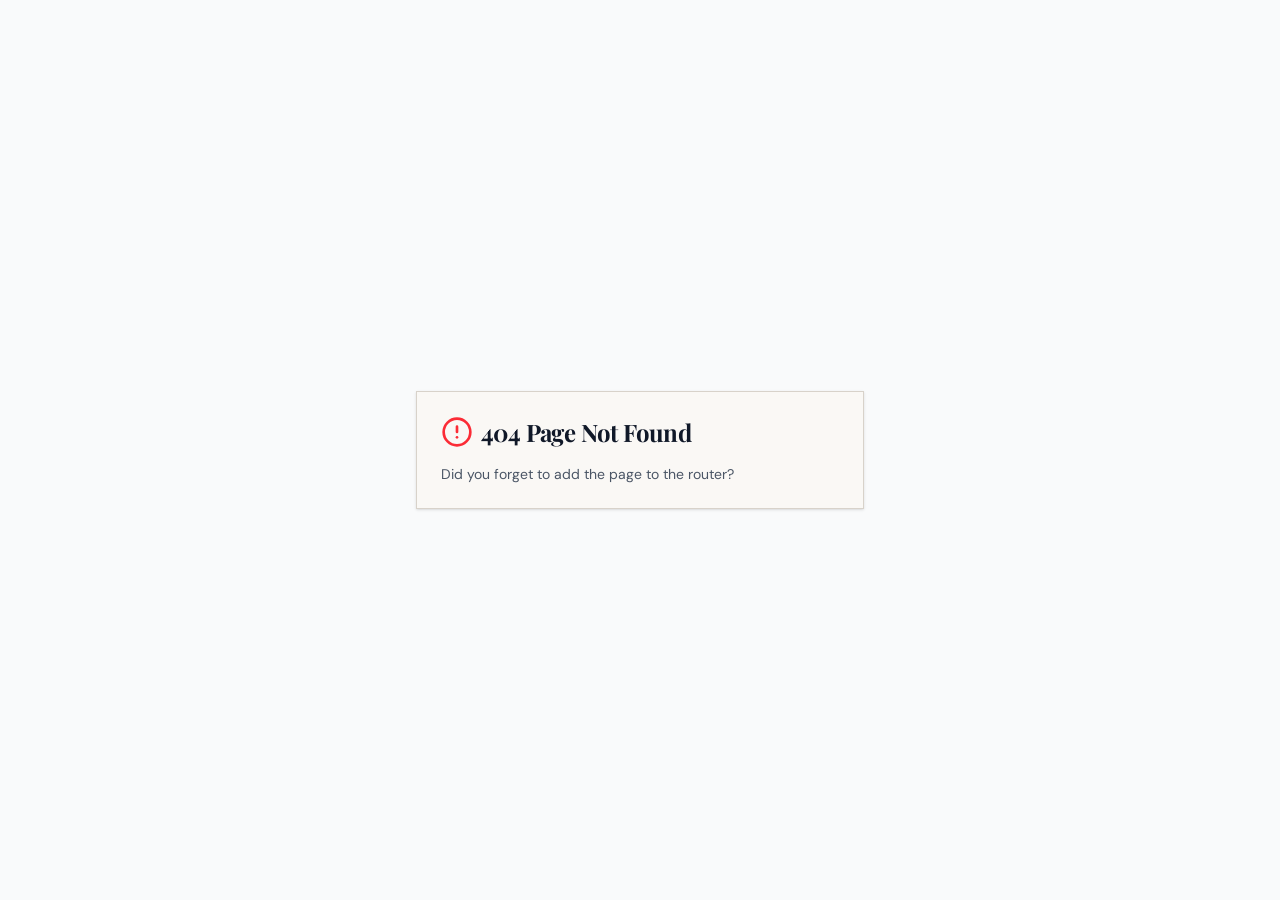
==== index.html @ 518bd7c1 "Mirror public Style Measure deployment assets" ====
<!DOCTYPE html>
<html lang="en">
  <head>
    <meta charset="UTF-8" />
    <meta name="viewport" content="width=device-width, initial-scale=1.0, maximum-scale=1" />
    <!--app-head-->
    
    
    <meta property="og:type" content="website" />
    <meta property="og:site_name" content="SANCTUS NOVA" />
    <meta property="og:locale" content="en_US" />
    <meta name="twitter:card" content="summary_large_image" />
    
    
    
    
    
    
    <script type="application/ld+json">
    {
      "@context": "https://schema.org",
      "@graph": [
        {
          "@type": "WebSite",
          "@id": "https://15903589-39ed-4722-9c95-09cedb1c7678-00-lp5jzt2kukmi.worf.replit.dev/#website",
          "name": "SANCTUS NOVA",
          "description": "Measure your body, find your real-world size, and dress your metaverse avatar. One fit across every world.",
          "url": "https://15903589-39ed-4722-9c95-09cedb1c7678-00-lp5jzt2kukmi.worf.replit.dev/"
        },
        {
          "@type": "Organization",
          "@id": "https://15903589-39ed-4722-9c95-09cedb1c7678-00-lp5jzt2kukmi.worf.replit.dev/#organization",
          "name": "SANCTUS NOVA",
          "url": "https://15903589-39ed-4722-9c95-09cedb1c7678-00-lp5jzt2kukmi.worf.replit.dev/",
          "logo": "https://15903589-39ed-4722-9c95-09cedb1c7678-00-lp5jzt2kukmi.worf.replit.dev/apple-touch-icon.png"
        }
      ]
    }
    </script>
    <link rel="icon" type="image/svg+xml" href="/favicon.svg" />
    <link rel="manifest" href="/manifest.webmanifest" />
    <meta name="theme-color" content="#f2ede3" />
    <link rel="apple-touch-icon" href="/apple-touch-icon.png" />
    <meta name="apple-mobile-web-app-capable" content="yes" />
    <meta name="mobile-web-app-capable" content="yes" />
    <meta name="apple-mobile-web-app-status-bar-style" content="default" />
    <meta name="apple-mobile-web-app-title" content="SANCTUS NOVA" />
    <link rel="preconnect" href="https://fonts.googleapis.com">
    <link rel="preconnect" href="https://fonts.gstatic.com" crossorigin>
    <link href="https://fonts.googleapis.com/css2?family=DM+Sans:ital,opsz,wght@0,9..40,300..700;1,9..40,300..700&family=IBM+Plex+Mono:wght@400;500;600&family=Playfair+Display:ital,wght@0,400;0,600;0,700;0,800;1,400;1,600;1,700;1,800&display=swap" rel="stylesheet">
    <script type="module" crossorigin src="/assets/index-Dd1TU__X.js"></script>
    <link rel="stylesheet" crossorigin href="/assets/index-Cv3a4ioL.css">
    <title>SANCTUS NOVA — Your fit, everywhere</title>
  <meta name="description" content="Measure once, then carry your true size into the real-world clothing catalog and your metaverse avatar wardrobe. One fit across every world." />
  <link rel="canonical" href="https://15903589-39ed-4722-9c95-09cedb1c7678-00-lp5jzt2kukmi.worf.replit.dev/" />
  <meta property="og:title" content="SANCTUS NOVA — Your fit, everywhere" />
  <meta property="og:description" content="Measure once, then carry your true size into the real-world clothing catalog and your metaverse avatar wardrobe. One fit across every world." />
  <meta property="og:url" content="https://15903589-39ed-4722-9c95-09cedb1c7678-00-lp5jzt2kukmi.worf.replit.dev/" />
  <meta property="og:image" content="https://15903589-39ed-4722-9c95-09cedb1c7678-00-lp5jzt2kukmi.worf.replit.dev/opengraph.jpg" />
  <meta property="og:image:alt" content="SANCTUS NOVA body measurement and virtual wardrobe preview" />
  <meta property="og:image:width" content="1280" />
  <meta property="og:image:height" content="720" />
  <meta name="twitter:title" content="SANCTUS NOVA — Your fit, everywhere" />
  <meta name="twitter:description" content="Measure once, then carry your true size into the real-world clothing catalog and your metaverse avatar wardrobe. One fit across every world." />
  <meta name="twitter:image" content="https://15903589-39ed-4722-9c95-09cedb1c7678-00-lp5jzt2kukmi.worf.replit.dev/opengraph.jpg" />
  <meta name="twitter:image:alt" content="SANCTUS NOVA body measurement and virtual wardrobe preview" />
</head>
  <body>
    <div id="root"><!--app-html--></div>
  </body>
</html>
---- assets/index-Cv3a4ioL.css ----
@layer properties;@layer theme,base,clerk,components,utilities;@layer theme,base,components,utilities;@layer theme{:root,:host{--color-red-50: oklch(97.1% .013 17.38);--color-red-300: oklch(80.8% .114 19.571);--color-red-400: oklch(70.4% .191 22.216);--color-red-500: oklch(63.7% .237 25.331);--color-red-600: oklch(57.7% .245 27.325);--color-amber-600: oklch(66.6% .179 58.318);--color-gray-50: oklch(98.5% .002 247.839);--color-gray-600: oklch(44.6% .03 256.802);--color-gray-900: oklch(21% .034 264.665);--color-black: #000;--spacing: .25rem;--container-xs: 20rem;--container-sm: 24rem;--container-md: 28rem;--container-lg: 32rem;--container-xl: 36rem;--container-2xl: 42rem;--container-3xl: 48rem;--container-4xl: 56rem;--container-7xl: 80rem;--text-xs: .75rem;--text-xs--line-height: calc(1 / .75);--text-sm: .875rem;--text-sm--line-height: calc(1.25 / .875);--text-base: 1rem;--text-base--line-height: 1.5 ;--text-lg: 1.125rem;--text-lg--line-height: calc(1.75 / 1.125);--text-xl: 1.25rem;--text-xl--line-height: calc(1.75 / 1.25);--text-2xl: 1.5rem;--text-2xl--line-height: calc(2 / 1.5);--text-3xl: 1.875rem;--text-3xl--line-height: 1.2 ;--text-4xl: 2.25rem;--text-4xl--line-height: calc(2.5 / 2.25);--text-5xl: 3rem;--text-5xl--line-height: 1;--text-6xl: 3.75rem;--text-6xl--line-height: 1;--text-7xl: 4.5rem;--text-7xl--line-height: 1;--font-weight-normal: 400;--font-weight-medium: 500;--font-weight-semibold: 600;--font-weight-bold: 700;--tracking-tighter: -.05em;--tracking-tight: -.025em;--tracking-wide: .025em;--tracking-wider: .05em;--tracking-widest: .1em;--leading-tight: 1.25;--leading-snug: 1.375;--leading-normal: 1.5;--leading-relaxed: 1.625;--ease-in-out: cubic-bezier(.4, 0, .2, 1);--animate-spin: spin 1s linear infinite;--animate-pulse: pulse 2s cubic-bezier(.4, 0, .6, 1) infinite;--blur-sm: 8px;--blur-md: 12px;--blur-3xl: 64px;--aspect-video: 16 / 9;--default-transition-duration: .15s;--default-transition-timing-function: cubic-bezier(.4, 0, .2, 1);--default-font-family: "DM Sans", ui-sans-serif, system-ui, sans-serif;--default-mono-font-family: "IBM Plex Mono", Menlo, monospace;--color-border: hsl(var(--border))}}@layer base{*,:after,:before,::backdrop,::file-selector-button{box-sizing:border-box;margin:0;padding:0;border:0 solid}html,:host{line-height:1.5;-webkit-text-size-adjust:100%;tab-size:4;font-family:var(--default-font-family, ui-sans-serif, system-ui, sans-serif, "Apple Color Emoji", "Segoe UI Emoji", "Segoe UI Symbol", "Noto Color Emoji");font-feature-settings:var(--default-font-feature-settings, normal);font-variation-settings:var(--default-font-variation-settings, normal);-webkit-tap-highlight-color:transparent}hr{height:0;color:inherit;border-top-width:1px}abbr:where([title]){-webkit-text-decoration:underline dotted;text-decoration:underline dotted}h1,h2,h3,h4,h5,h6{font-size:inherit;font-weight:inherit}a{color:inherit;-webkit-text-decoration:inherit;text-decoration:inherit}b,strong{font-weight:bolder}code,kbd,samp,pre{font-family:var(--default-mono-font-family, ui-monospace, SFMono-Regular, Menlo, Monaco, Consolas, "Liberation Mono", "Courier New", monospace);font-feature-settings:var(--default-mono-font-feature-settings, normal);font-variation-settings:var(--default-mono-font-variation-settings, normal);font-size:1em}small{font-size:80%}sub,sup{font-size:75%;line-height:0;position:relative;vertical-align:baseline}sub{bottom:-.25em}sup{top:-.5em}table{text-indent:0;border-color:inherit;border-collapse:collapse}:-moz-focusring{outline:auto}progress{vertical-align:baseline}summary{display:list-item}ol,ul,menu{list-style:none}img,svg,video,canvas,audio,iframe,embed,object{display:block;vertical-align:middle}img,video{max-width:100%;height:auto}button,input,select,optgroup,textarea,::file-selector-button{font:inherit;font-feature-settings:inherit;font-variation-settings:inherit;letter-spacing:inherit;color:inherit;border-radius:0;background-color:transparent;opacity:1}:where(select:is([multiple],[size])) optgroup{font-weight:bolder}:where(select:is([multiple],[size])) optgroup option{padding-inline-start:20px}::file-selector-button{margin-inline-end:4px}::placeholder{opacity:1}@supports (not (-webkit-appearance: -apple-pay-button)) or (contain-intrinsic-size: 1px){::placeholder{color:currentcolor}@supports (color: color-mix(in lab,red,red)){::placeholder{color:color-mix(in oklab,currentcolor 50%,transparent)}}}textarea{resize:vertical}::-webkit-search-decoration{-webkit-appearance:none}::-webkit-date-and-time-value{min-height:1lh;text-align:inherit}::-webkit-datetime-edit{display:inline-flex}::-webkit-datetime-edit-fields-wrapper{padding:0}::-webkit-datetime-edit,::-webkit-datetime-edit-year-field,::-webkit-datetime-edit-month-field,::-webkit-datetime-edit-day-field,::-webkit-datetime-edit-hour-field,::-webkit-datetime-edit-minute-field,::-webkit-datetime-edit-second-field,::-webkit-datetime-edit-millisecond-field,::-webkit-datetime-edit-meridiem-field{padding-block:0}::-webkit-calendar-picker-indicator{line-height:1}:-moz-ui-invalid{box-shadow:none}button,input:where([type=button],[type=reset],[type=submit]),::file-selector-button{appearance:button}::-webkit-inner-spin-button,::-webkit-outer-spin-button{height:auto}[hidden]:where(:not([hidden=until-found])){display:none!important}}@layer utilities{.\@container\/field-group{container-type:inline-size;container-name:field-group}.pointer-events-auto{pointer-events:auto}.pointer-events-none{pointer-events:none}.invisible{visibility:hidden}.visible{visibility:visible}.sr-only{position:absolute;width:1px;height:1px;padding:0;margin:-1px;overflow:hidden;clip-path:inset(50%);white-space:nowrap;border-width:0}.absolute{position:absolute}.fixed{position:fixed}.relative{position:relative}.static{position:static}.sticky{position:sticky}.inset-0{inset:0}.inset-x-0{inset-inline:0}.inset-y-0{inset-block:0}.-top-1{top:calc(var(--spacing) * -1)}.-top-12{top:calc(var(--spacing) * -12)}.-top-16{top:calc(var(--spacing) * -16)}.-top-40{top:calc(var(--spacing) * -40)}.top-0{top:0}.top-1\.5{top:calc(var(--spacing) * 1.5)}.top-1\/2{top:50%}.top-2{top:calc(var(--spacing) * 2)}.top-3{top:calc(var(--spacing) * 3)}.top-3\.5{top:calc(var(--spacing) * 3.5)}.top-4{top:calc(var(--spacing) * 4)}.top-\[1px\]{top:1px}.top-\[50\%\]{top:50%}.top-\[60\%\]{top:60%}.top-full{top:100%}.-right-1{right:calc(var(--spacing) * -1)}.-right-10{right:calc(var(--spacing) * -10)}.-right-12{right:calc(var(--spacing) * -12)}.-right-16{right:calc(var(--spacing) * -16)}.-right-20{right:calc(var(--spacing) * -20)}.-right-40{right:calc(var(--spacing) * -40)}.right-0{right:0}.right-1{right:var(--spacing)}.right-1\.5{right:calc(var(--spacing) * 1.5)}.right-2{right:calc(var(--spacing) * 2)}.right-3{right:calc(var(--spacing) * 3)}.right-4{right:calc(var(--spacing) * 4)}.-bottom-10{bottom:calc(var(--spacing) * -10)}.-bottom-12{bottom:calc(var(--spacing) * -12)}.-bottom-20{bottom:calc(var(--spacing) * -20)}.bottom-0{bottom:0}.bottom-2{bottom:calc(var(--spacing) * 2)}.-left-12{left:calc(var(--spacing) * -12)}.-left-20{left:calc(var(--spacing) * -20)}.left-0{left:0}.left-1\.5{left:calc(var(--spacing) * 1.5)}.left-1\/2{left:50%}.left-2{left:calc(var(--spacing) * 2)}.left-3{left:calc(var(--spacing) * 3)}.left-4{left:calc(var(--spacing) * 4)}.left-\[5px\]{left:5px}.left-\[50\%\]{left:50%}.-z-10{z-index:-10}.z-10{z-index:10}.z-20{z-index:20}.z-30{z-index:30}.z-40{z-index:40}.z-50{z-index:50}.z-\[1\]{z-index:1}.z-\[100\]{z-index:100}.order-first{order:-9999}.order-last{order:9999}.\!m-0{margin:0!important}.-mx-1{margin-inline:calc(var(--spacing) * -1)}.mx-2{margin-inline:calc(var(--spacing) * 2)}.mx-3\.5{margin-inline:calc(var(--spacing) * 3.5)}.mx-4{margin-inline:calc(var(--spacing) * 4)}.mx-auto{margin-inline:auto}.-my-2{margin-block:calc(var(--spacing) * -2)}.my-0{margin-block:0}.my-0\.5{margin-block:calc(var(--spacing) * .5)}.my-1{margin-block:var(--spacing)}.-mt-0\.5{margin-top:calc(var(--spacing) * -.5)}.-mt-4{margin-top:calc(var(--spacing) * -4)}.mt-0\.5{margin-top:calc(var(--spacing) * .5)}.mt-1{margin-top:var(--spacing)}.mt-1\.5{margin-top:calc(var(--spacing) * 1.5)}.mt-2{margin-top:calc(var(--spacing) * 2)}.mt-3{margin-top:calc(var(--spacing) * 3)}.mt-4{margin-top:calc(var(--spacing) * 4)}.mt-5{margin-top:calc(var(--spacing) * 5)}.mt-6{margin-top:calc(var(--spacing) * 6)}.mt-8{margin-top:calc(var(--spacing) * 8)}.mt-10{margin-top:calc(var(--spacing) * 10)}.mt-16{margin-top:calc(var(--spacing) * 16)}.mt-24{margin-top:calc(var(--spacing) * 24)}.mt-auto{margin-top:auto}.mr-1{margin-right:var(--spacing)}.mr-1\.5{margin-right:calc(var(--spacing) * 1.5)}.mr-2{margin-right:calc(var(--spacing) * 2)}.mb-0\.5{margin-bottom:calc(var(--spacing) * .5)}.mb-1{margin-bottom:var(--spacing)}.mb-2{margin-bottom:calc(var(--spacing) * 2)}.mb-3{margin-bottom:calc(var(--spacing) * 3)}.mb-4{margin-bottom:calc(var(--spacing) * 4)}.mb-6{margin-bottom:calc(var(--spacing) * 6)}.mb-8{margin-bottom:calc(var(--spacing) * 8)}.mb-10{margin-bottom:calc(var(--spacing) * 10)}.mb-12{margin-bottom:calc(var(--spacing) * 12)}.-ml-4{margin-left:calc(var(--spacing) * -4)}.ml-1{margin-left:var(--spacing)}.ml-3{margin-left:calc(var(--spacing) * 3)}.ml-4{margin-left:calc(var(--spacing) * 4)}.ml-6{margin-left:calc(var(--spacing) * 6)}.ml-auto{margin-left:auto}.line-clamp-2{overflow:hidden;display:-webkit-box;-webkit-box-orient:vertical;-webkit-line-clamp:2}.block{display:block}.flex{display:flex}.grid{display:grid}.hidden{display:none}.inline{display:inline}.inline-block{display:inline-block}.inline-flex{display:inline-flex}.table{display:table}.aspect-\[3\/4\]{aspect-ratio:3/4}.aspect-\[4\/3\]{aspect-ratio:4/3}.aspect-\[4\/5\]{aspect-ratio:4/5}.aspect-square{aspect-ratio:1 / 1}.aspect-video{aspect-ratio:var(--aspect-video)}.size-4{width:calc(var(--spacing) * 4);height:calc(var(--spacing) * 4)}.size-6{width:calc(var(--spacing) * 6);height:calc(var(--spacing) * 6)}.size-8{width:calc(var(--spacing) * 8);height:calc(var(--spacing) * 8)}.size-10{width:calc(var(--spacing) * 10);height:calc(var(--spacing) * 10)}.size-\[--cell-size\]{width:--cell-size;height:--cell-size}.h-1\.5{height:calc(var(--spacing) * 1.5)}.h-2{height:calc(var(--spacing) * 2)}.h-2\.5{height:calc(var(--spacing) * 2.5)}.h-3{height:calc(var(--spacing) * 3)}.h-3\.5{height:calc(var(--spacing) * 3.5)}.h-4{height:calc(var(--spacing) * 4)}.h-5{height:calc(var(--spacing) * 5)}.h-6{height:calc(var(--spacing) * 6)}.h-7{height:calc(var(--spacing) * 7)}.h-8{height:calc(var(--spacing) * 8)}.h-9{height:calc(var(--spacing) * 9)}.h-10{height:calc(var(--spacing) * 10)}.h-11{height:calc(var(--spacing) * 11)}.h-12{height:calc(var(--spacing) * 12)}.h-14{height:calc(var(--spacing) * 14)}.h-16{height:calc(var(--spacing) * 16)}.h-24{height:calc(var(--spacing) * 24)}.h-28{height:calc(var(--spacing) * 28)}.h-32{height:calc(var(--spacing) * 32)}.h-40{height:calc(var(--spacing) * 40)}.h-64{height:calc(var(--spacing) * 64)}.h-\[--cell-size\]{height:--cell-size}.h-\[1px\]{height:1px}.h-\[18px\]{height:18px}.h-\[320px\]{height:320px}.h-\[400px\]{height:400px}.h-\[500px\]{height:500px}.h-\[600px\]{height:600px}.h-\[var\(--radix-navigation-menu-viewport-height\)\]{height:var(--radix-navigation-menu-viewport-height)}.h-\[var\(--radix-select-trigger-height\)\]{height:var(--radix-select-trigger-height)}.h-auto{height:auto}.h-full{height:100%}.h-px{height:1px}.h-screen{height:100vh}.h-svh{height:100svh}.max-h-\[--radix-context-menu-content-available-height\]{max-height:--radix-context-menu-content-available-height}.max-h-\[--radix-select-content-available-height\]{max-height:--radix-select-content-available-height}.max-h-\[300px\]{max-height:300px}.max-h-\[var\(--radix-dropdown-menu-content-available-height\)\]{max-height:var(--radix-dropdown-menu-content-available-height)}.max-h-screen{max-height:100vh}.min-h-0{min-height:0}.min-h-8{min-height:calc(var(--spacing) * 8)}.min-h-9{min-height:calc(var(--spacing) * 9)}.min-h-10{min-height:calc(var(--spacing) * 10)}.min-h-\[60px\]{min-height:60px}.min-h-\[100dvh\]{min-height:100dvh}.min-h-\[300px\]{min-height:300px}.min-h-\[800px\]{min-height:800px}.min-h-screen{min-height:100vh}.min-h-svh{min-height:100svh}.w-0{width:0}.w-1{width:var(--spacing)}.w-1\.5{width:calc(var(--spacing) * 1.5)}.w-1\/2{width:50%}.w-1\/3{width:calc(1 / 3 * 100%)}.w-1\/4{width:25%}.w-2{width:calc(var(--spacing) * 2)}.w-2\.5{width:calc(var(--spacing) * 2.5)}.w-2\/3{width:calc(2 / 3 * 100%)}.w-3{width:calc(var(--spacing) * 3)}.w-3\.5{width:calc(var(--spacing) * 3.5)}.w-3\/4{width:75%}.w-4{width:calc(var(--spacing) * 4)}.w-4\/5{width:80%}.w-5{width:calc(var(--spacing) * 5)}.w-6{width:calc(var(--spacing) * 6)}.w-7{width:calc(var(--spacing) * 7)}.w-8{width:calc(var(--spacing) * 8)}.w-9{width:calc(var(--spacing) * 9)}.w-10{width:calc(var(--spacing) * 10)}.w-12{width:calc(var(--spacing) * 12)}.w-14{width:calc(var(--spacing) * 14)}.w-16{width:calc(var(--spacing) * 16)}.w-20{width:calc(var(--spacing) * 20)}.w-28{width:calc(var(--spacing) * 28)}.w-32{width:calc(var(--spacing) * 32)}.w-40{width:calc(var(--spacing) * 40)}.w-64{width:calc(var(--spacing) * 64)}.w-72{width:calc(var(--spacing) * 72)}.w-\[--cell-size\]{width:--cell-size}.w-\[1px\]{width:1px}.w-\[18px\]{width:18px}.w-\[100px\]{width:100px}.w-\[440px\]{width:440px}.w-\[600px\]{width:600px}.w-\[var\(--sidebar-width\)\]{width:var(--sidebar-width)}.w-auto{width:auto}.w-fit{width:fit-content}.w-full{width:100%}.w-max{width:max-content}.w-px{width:1px}.max-w-2xl{max-width:var(--container-2xl)}.max-w-3xl{max-width:var(--container-3xl)}.max-w-4xl{max-width:var(--container-4xl)}.max-w-7xl{max-width:var(--container-7xl)}.max-w-\[48px\]{max-width:48px}.max-w-\[var\(--skeleton-width\)\]{max-width:var(--skeleton-width)}.max-w-full{max-width:100%}.max-w-lg{max-width:var(--container-lg)}.max-w-max{max-width:max-content}.max-w-md{max-width:var(--container-md)}.max-w-sm{max-width:var(--container-sm)}.max-w-xl{max-width:var(--container-xl)}.max-w-xs{max-width:var(--container-xs)}.min-w-0{min-width:0}.min-w-5{min-width:calc(var(--spacing) * 5)}.min-w-8{min-width:calc(var(--spacing) * 8)}.min-w-9{min-width:calc(var(--spacing) * 9)}.min-w-10{min-width:calc(var(--spacing) * 10)}.min-w-\[--cell-size\]{min-width:--cell-size}.min-w-\[2\.5rem\]{min-width:2.5rem}.min-w-\[2\.75rem\]{min-width:2.75rem}.min-w-\[8rem\]{min-width:8rem}.min-w-\[12rem\]{min-width:12rem}.min-w-\[var\(--radix-select-trigger-width\)\]{min-width:var(--radix-select-trigger-width)}.flex-1{flex:1}.flex-shrink{flex-shrink:1}.shrink-0{flex-shrink:0}.grow{flex-grow:1}.grow-0{flex-grow:0}.basis-full{flex-basis:100%}.caption-bottom{caption-side:bottom}.border-collapse{border-collapse:collapse}.origin-\[--radix-context-menu-content-transform-origin\]{transform-origin:--radix-context-menu-content-transform-origin}.origin-\[--radix-dropdown-menu-content-transform-origin\]{transform-origin:--radix-dropdown-menu-content-transform-origin}.origin-\[--radix-hover-card-content-transform-origin\]{transform-origin:--radix-hover-card-content-transform-origin}.origin-\[--radix-menubar-content-transform-origin\]{transform-origin:--radix-menubar-content-transform-origin}.origin-\[--radix-popover-content-transform-origin\]{transform-origin:--radix-popover-content-transform-origin}.origin-\[--radix-select-content-transform-origin\]{transform-origin:--radix-select-content-transform-origin}.origin-\[--radix-tooltip-content-transform-origin\]{transform-origin:--radix-tooltip-content-transform-origin}.-translate-x-1\/2{--tw-translate-x: -50% ;translate:var(--tw-translate-x) var(--tw-translate-y)}.-translate-x-px{--tw-translate-x: -1px;translate:var(--tw-translate-x) var(--tw-translate-y)}.translate-x-1{--tw-translate-x: var(--spacing);translate:var(--tw-translate-x) var(--tw-translate-y)}.translate-x-2{--tw-translate-x: calc(var(--spacing) * 2);translate:var(--tw-translate-x) var(--tw-translate-y)}.translate-x-\[-50\%\]{--tw-translate-x: -50%;translate:var(--tw-translate-x) var(--tw-translate-y)}.translate-x-px{--tw-translate-x: 1px;translate:var(--tw-translate-x) var(--tw-translate-y)}.-translate-y-1\/2{--tw-translate-y: -50% ;translate:var(--tw-translate-x) var(--tw-translate-y)}.translate-y-\[-50\%\]{--tw-translate-y: -50%;translate:var(--tw-translate-x) var(--tw-translate-y)}.scale-0{--tw-scale-x: 0%;--tw-scale-y: 0%;--tw-scale-z: 0%;scale:var(--tw-scale-x) var(--tw-scale-y)}.scale-100{--tw-scale-x: 100%;--tw-scale-y: 100%;--tw-scale-z: 100%;scale:var(--tw-scale-x) var(--tw-scale-y)}.scale-110{--tw-scale-x: 110%;--tw-scale-y: 110%;--tw-scale-z: 110%;scale:var(--tw-scale-x) var(--tw-scale-y)}.rotate-45{rotate:45deg}.rotate-90{rotate:90deg}.transform{transform:var(--tw-rotate-x,) var(--tw-rotate-y,) var(--tw-rotate-z,) var(--tw-skew-x,) var(--tw-skew-y,)}.animate-caret-blink{animation:caret-blink 1.25s ease-out infinite}.animate-fade-in-up{animation:fade-in-up .6s cubic-bezier(.16,1,.3,1) forwards}.animate-in{animation:enter var(--tw-animation-duration,var(--tw-duration,.15s))var(--tw-ease,ease)var(--tw-animation-delay,0s)var(--tw-animation-iteration-count,1)var(--tw-animation-direction,normal)var(--tw-animation-fill-mode,none)}.animate-pulse{animation:var(--animate-pulse)}.animate-spin{animation:var(--animate-spin)}.animate-stagger-1{animation:fade-in-up .6s cubic-bezier(.16,1,.3,1) .1s forwards}.animate-stagger-2{animation:fade-in-up .6s cubic-bezier(.16,1,.3,1) .2s forwards}.animate-stagger-3{animation:fade-in-up .6s cubic-bezier(.16,1,.3,1) .3s forwards}.animate-stagger-4{animation:fade-in-up .6s cubic-bezier(.16,1,.3,1) .4s forwards}.cursor-default{cursor:default}.cursor-pointer{cursor:pointer}.cursor-text{cursor:text}.touch-none{touch-action:none}.resize-none{resize:none}.scroll-mt-8{scroll-margin-top:calc(var(--spacing) * 8)}.list-outside{list-style-position:outside}.list-decimal{list-style-type:decimal}.list-disc{list-style-type:disc}.list-none{list-style-type:none}.grid-cols-1{grid-template-columns:repeat(1,minmax(0,1fr))}.grid-cols-2{grid-template-columns:repeat(2,minmax(0,1fr))}.grid-cols-4{grid-template-columns:repeat(4,minmax(0,1fr))}.flex-col{flex-direction:column}.flex-col-reverse{flex-direction:column-reverse}.flex-row{flex-direction:row}.flex-wrap{flex-wrap:wrap}.place-content-center{place-content:center}.items-baseline{align-items:baseline}.items-center{align-items:center}.items-end{align-items:flex-end}.items-start{align-items:flex-start}.items-stretch{align-items:stretch}.justify-between{justify-content:space-between}.justify-center{justify-content:center}.justify-start{justify-content:flex-start}.gap-0{gap:0}.gap-1{gap:var(--spacing)}.gap-1\.5{gap:calc(var(--spacing) * 1.5)}.gap-2{gap:calc(var(--spacing) * 2)}.gap-2\.5{gap:calc(var(--spacing) * 2.5)}.gap-3{gap:calc(var(--spacing) * 3)}.gap-4{gap:calc(var(--spacing) * 4)}.gap-5{gap:calc(var(--spacing) * 5)}.gap-6{gap:calc(var(--spacing) * 6)}.gap-7{gap:calc(var(--spacing) * 7)}.gap-8{gap:calc(var(--spacing) * 8)}.gap-10{gap:calc(var(--spacing) * 10)}.gap-12{gap:calc(var(--spacing) * 12)}:where(.space-y-0\.5>:not(:last-child)){--tw-space-y-reverse: 0;margin-block-start:calc(calc(var(--spacing) * .5) * var(--tw-space-y-reverse));margin-block-end:calc(calc(var(--spacing) * .5) * calc(1 - var(--tw-space-y-reverse)))}:where(.space-y-1>:not(:last-child)){--tw-space-y-reverse: 0;margin-block-start:calc(var(--spacing) * var(--tw-space-y-reverse));margin-block-end:calc(var(--spacing) * calc(1 - var(--tw-space-y-reverse)))}:where(.space-y-1\.5>:not(:last-child)){--tw-space-y-reverse: 0;margin-block-start:calc(calc(var(--spacing) * 1.5) * var(--tw-space-y-reverse));margin-block-end:calc(calc(var(--spacing) * 1.5) * calc(1 - var(--tw-space-y-reverse)))}:where(.space-y-2>:not(:last-child)){--tw-space-y-reverse: 0;margin-block-start:calc(calc(var(--spacing) * 2) * var(--tw-space-y-reverse));margin-block-end:calc(calc(var(--spacing) * 2) * calc(1 - var(--tw-space-y-reverse)))}:where(.space-y-3>:not(:last-child)){--tw-space-y-reverse: 0;margin-block-start:calc(calc(var(--spacing) * 3) * var(--tw-space-y-reverse));margin-block-end:calc(calc(var(--spacing) * 3) * calc(1 - var(--tw-space-y-reverse)))}:where(.space-y-4>:not(:last-child)){--tw-space-y-reverse: 0;margin-block-start:calc(calc(var(--spacing) * 4) * var(--tw-space-y-reverse));margin-block-end:calc(calc(var(--spacing) * 4) * calc(1 - var(--tw-space-y-reverse)))}:where(.space-y-5>:not(:last-child)){--tw-space-y-reverse: 0;margin-block-start:calc(calc(var(--spacing) * 5) * var(--tw-space-y-reverse));margin-block-end:calc(calc(var(--spacing) * 5) * calc(1 - var(--tw-space-y-reverse)))}:where(.space-y-6>:not(:last-child)){--tw-space-y-reverse: 0;margin-block-start:calc(calc(var(--spacing) * 6) * var(--tw-space-y-reverse));margin-block-end:calc(calc(var(--spacing) * 6) * calc(1 - var(--tw-space-y-reverse)))}:where(.space-y-8>:not(:last-child)){--tw-space-y-reverse: 0;margin-block-start:calc(calc(var(--spacing) * 8) * var(--tw-space-y-reverse));margin-block-end:calc(calc(var(--spacing) * 8) * calc(1 - var(--tw-space-y-reverse)))}:where(.space-y-10>:not(:last-child)){--tw-space-y-reverse: 0;margin-block-start:calc(calc(var(--spacing) * 10) * var(--tw-space-y-reverse));margin-block-end:calc(calc(var(--spacing) * 10) * calc(1 - var(--tw-space-y-reverse)))}:where(.space-y-12>:not(:last-child)){--tw-space-y-reverse: 0;margin-block-start:calc(calc(var(--spacing) * 12) * var(--tw-space-y-reverse));margin-block-end:calc(calc(var(--spacing) * 12) * calc(1 - var(--tw-space-y-reverse)))}:where(.space-y-16>:not(:last-child)){--tw-space-y-reverse: 0;margin-block-start:calc(calc(var(--spacing) * 16) * var(--tw-space-y-reverse));margin-block-end:calc(calc(var(--spacing) * 16) * calc(1 - var(--tw-space-y-reverse)))}:where(.space-y-20>:not(:last-child)){--tw-space-y-reverse: 0;margin-block-start:calc(calc(var(--spacing) * 20) * var(--tw-space-y-reverse));margin-block-end:calc(calc(var(--spacing) * 20) * calc(1 - var(--tw-space-y-reverse)))}.gap-x-12{column-gap:calc(var(--spacing) * 12)}:where(.space-x-1>:not(:last-child)){--tw-space-x-reverse: 0;margin-inline-start:calc(var(--spacing) * var(--tw-space-x-reverse));margin-inline-end:calc(var(--spacing) * calc(1 - var(--tw-space-x-reverse)))}:where(.space-x-4>:not(:last-child)){--tw-space-x-reverse: 0;margin-inline-start:calc(calc(var(--spacing) * 4) * var(--tw-space-x-reverse));margin-inline-end:calc(calc(var(--spacing) * 4) * calc(1 - var(--tw-space-x-reverse)))}.gap-y-4{row-gap:calc(var(--spacing) * 4)}:where(.divide-y>:not(:last-child)){--tw-divide-y-reverse: 0;border-bottom-style:var(--tw-border-style);border-top-style:var(--tw-border-style);border-top-width:calc(1px * var(--tw-divide-y-reverse));border-bottom-width:calc(1px * calc(1 - var(--tw-divide-y-reverse)))}:where(.divide-border>:not(:last-child)){border-color:hsl(var(--border))}.self-stretch{align-self:stretch}.truncate{overflow:hidden;text-overflow:ellipsis;white-space:nowrap}.overflow-auto{overflow:auto}.overflow-hidden{overflow:hidden}.overflow-x-auto{overflow-x:auto}.overflow-x-hidden{overflow-x:hidden}.overflow-y-auto{overflow-y:auto}.\!rounded-none{border-radius:0!important}.rounded-\[2px\]{border-radius:2px}.rounded-\[calc\(var\(--radius\)-5px\)\]{border-radius:calc(var(--radius) - 5px)}.rounded-\[inherit\]{border-radius:inherit}.rounded-full{border-radius:calc(infinity * 1px)}.rounded-lg,.rounded-md,.rounded-none,.rounded-sm,.rounded-xl{border-radius:0}.rounded-t-\[10px\]{border-top-left-radius:10px;border-top-right-radius:10px}.rounded-l-md{border-top-left-radius:0;border-bottom-left-radius:0}.rounded-tl-sm{border-top-left-radius:0}.rounded-r-md{border-top-right-radius:0;border-bottom-right-radius:0}.\!border-0{border-style:var(--tw-border-style)!important;border-width:0px!important}.border{border-style:var(--tw-border-style);border-width:1px}.border-0{border-style:var(--tw-border-style);border-width:0px}.border-2{border-style:var(--tw-border-style);border-width:2px}.border-\[1\.5px\]{border-style:var(--tw-border-style);border-width:1.5px}.border-y{border-block-style:var(--tw-border-style);border-block-width:1px}.border-t{border-top-style:var(--tw-border-style);border-top-width:1px}.border-r{border-right-style:var(--tw-border-style);border-right-width:1px}.border-b{border-bottom-style:var(--tw-border-style);border-bottom-width:1px}.border-l{border-left-style:var(--tw-border-style);border-left-width:1px}.border-l-2{border-left-style:var(--tw-border-style);border-left-width:2px}.border-dashed{--tw-border-style: dashed;border-style:dashed}.\[border-color\:var\(--badge-outline\)\]{border-color:var(--badge-outline)}.\[border-color\:var\(--button-outline\)\]{border-color:var(--button-outline)}.border-\[--color-border\]{border-color:--color-border}.border-\[hsl\(35_16\%_82\%\)\]{border-color:#d8d2ca}.border-background\/20{border-color:hsl(var(--background))}@supports (color: color-mix(in lab,red,red)){.border-background\/20{border-color:color-mix(in oklab,hsl(var(--background)) 20%,transparent)}}.border-background\/25{border-color:hsl(var(--background))}@supports (color: color-mix(in lab,red,red)){.border-background\/25{border-color:color-mix(in oklab,hsl(var(--background)) 25%,transparent)}}.border-border{border-color:hsl(var(--border))}.border-border\/50{border-color:hsl(var(--border))}@supports (color: color-mix(in lab,red,red)){.border-border\/50{border-color:color-mix(in oklab,hsl(var(--border)) 50%,transparent)}}.border-border\/60{border-color:hsl(var(--border))}@supports (color: color-mix(in lab,red,red)){.border-border\/60{border-color:color-mix(in oklab,hsl(var(--border)) 60%,transparent)}}.border-destructive{border-color:hsl(var(--destructive))}.border-destructive-border{border-color:var(--destructive-border)}.border-destructive\/40{border-color:hsl(var(--destructive))}@supports (color: color-mix(in lab,red,red)){.border-destructive\/40{border-color:color-mix(in oklab,hsl(var(--destructive)) 40%,transparent)}}.border-destructive\/50{border-color:hsl(var(--destructive))}@supports (color: color-mix(in lab,red,red)){.border-destructive\/50{border-color:color-mix(in oklab,hsl(var(--destructive)) 50%,transparent)}}.border-foreground{border-color:hsl(var(--foreground))}.border-input{border-color:hsl(var(--input))}.border-primary{border-color:hsl(var(--primary))}.border-primary-border{border-color:var(--primary-border)}.border-primary\/30{border-color:hsl(var(--primary))}@supports (color: color-mix(in lab,red,red)){.border-primary\/30{border-color:color-mix(in oklab,hsl(var(--primary)) 30%,transparent)}}.border-primary\/40{border-color:hsl(var(--primary))}@supports (color: color-mix(in lab,red,red)){.border-primary\/40{border-color:color-mix(in oklab,hsl(var(--primary)) 40%,transparent)}}.border-primary\/50{border-color:hsl(var(--primary))}@supports (color: color-mix(in lab,red,red)){.border-primary\/50{border-color:color-mix(in oklab,hsl(var(--primary)) 50%,transparent)}}.border-secondary-border{border-color:var(--secondary-border)}.border-sidebar-border{border-color:hsl(var(--sidebar-border))}.border-transparent{border-color:transparent}.border-t-transparent{border-top-color:transparent}.border-l-transparent{border-left-color:transparent}.\!bg-transparent{background-color:transparent!important}.bg-\[--color-bg\]{background-color:--color-bg}.bg-\[hsl\(35_16\%_82\%\)\]{background-color:#d8d2ca}.bg-\[hsl\(40_33\%_97\%\)\]{background-color:#faf8f5}.bg-\[hsl\(40_33\%_99\%\)\]{background-color:#fdfdfc}.bg-\[hsl\(351_55\%_27\%\)\]{background-color:#6b1f2a}.bg-accent{background-color:hsl(var(--accent))}.bg-background{background-color:hsl(var(--background))}.bg-background\/20{background-color:hsl(var(--background))}@supports (color: color-mix(in lab,red,red)){.bg-background\/20{background-color:color-mix(in oklab,hsl(var(--background)) 20%,transparent)}}.bg-background\/85{background-color:hsl(var(--background))}@supports (color: color-mix(in lab,red,red)){.bg-background\/85{background-color:color-mix(in oklab,hsl(var(--background)) 85%,transparent)}}.bg-background\/90{background-color:hsl(var(--background))}@supports (color: color-mix(in lab,red,red)){.bg-background\/90{background-color:color-mix(in oklab,hsl(var(--background)) 90%,transparent)}}.bg-black\/80{background-color:color-mix(in srgb,#000 80%,transparent)}@supports (color: color-mix(in lab,red,red)){.bg-black\/80{background-color:color-mix(in oklab,var(--color-black) 80%,transparent)}}.bg-border{background-color:hsl(var(--border))}.bg-border\/50{background-color:hsl(var(--border))}@supports (color: color-mix(in lab,red,red)){.bg-border\/50{background-color:color-mix(in oklab,hsl(var(--border)) 50%,transparent)}}.bg-card{background-color:hsl(var(--card))}.bg-card\/80{background-color:hsl(var(--card))}@supports (color: color-mix(in lab,red,red)){.bg-card\/80{background-color:color-mix(in oklab,hsl(var(--card)) 80%,transparent)}}.bg-card\/95{background-color:hsl(var(--card))}@supports (color: color-mix(in lab,red,red)){.bg-card\/95{background-color:color-mix(in oklab,hsl(var(--card)) 95%,transparent)}}.bg-destructive{background-color:hsl(var(--destructive))}.bg-destructive\/5{background-color:hsl(var(--destructive))}@supports (color: color-mix(in lab,red,red)){.bg-destructive\/5{background-color:color-mix(in oklab,hsl(var(--destructive)) 5%,transparent)}}.bg-foreground{background-color:hsl(var(--foreground))}.bg-foreground\/5{background-color:hsl(var(--foreground))}@supports (color: color-mix(in lab,red,red)){.bg-foreground\/5{background-color:color-mix(in oklab,hsl(var(--foreground)) 5%,transparent)}}.bg-foreground\/20{background-color:hsl(var(--foreground))}@supports (color: color-mix(in lab,red,red)){.bg-foreground\/20{background-color:color-mix(in oklab,hsl(var(--foreground)) 20%,transparent)}}.bg-foreground\/90{background-color:hsl(var(--foreground))}@supports (color: color-mix(in lab,red,red)){.bg-foreground\/90{background-color:color-mix(in oklab,hsl(var(--foreground)) 90%,transparent)}}.bg-gray-50{background-color:var(--color-gray-50)}.bg-input{background-color:hsl(var(--input))}.bg-muted{background-color:hsl(var(--muted))}.bg-muted\/50{background-color:hsl(var(--muted))}@supports (color: color-mix(in lab,red,red)){.bg-muted\/50{background-color:color-mix(in oklab,hsl(var(--muted)) 50%,transparent)}}.bg-popover{background-color:hsl(var(--popover))}.bg-primary{background-color:hsl(var(--primary))}.bg-primary\/5{background-color:hsl(var(--primary))}@supports (color: color-mix(in lab,red,red)){.bg-primary\/5{background-color:color-mix(in oklab,hsl(var(--primary)) 5%,transparent)}}.bg-primary\/10{background-color:hsl(var(--primary))}@supports (color: color-mix(in lab,red,red)){.bg-primary\/10{background-color:color-mix(in oklab,hsl(var(--primary)) 10%,transparent)}}.bg-primary\/20{background-color:hsl(var(--primary))}@supports (color: color-mix(in lab,red,red)){.bg-primary\/20{background-color:color-mix(in oklab,hsl(var(--primary)) 20%,transparent)}}.bg-primary\/30{background-color:hsl(var(--primary))}@supports (color: color-mix(in lab,red,red)){.bg-primary\/30{background-color:color-mix(in oklab,hsl(var(--primary)) 30%,transparent)}}.bg-secondary{background-color:hsl(var(--secondary))}.bg-secondary\/30{background-color:hsl(var(--secondary))}@supports (color: color-mix(in lab,red,red)){.bg-secondary\/30{background-color:color-mix(in oklab,hsl(var(--secondary)) 30%,transparent)}}.bg-sidebar{background-color:hsl(var(--sidebar))}.bg-sidebar-border{background-color:hsl(var(--sidebar-border))}.bg-transparent{background-color:transparent}.bg-gradient-to-t{--tw-gradient-position: to top in oklab;background-image:linear-gradient(var(--tw-gradient-stops))}.from-background\/95{--tw-gradient-from: hsl(var(--background));--tw-gradient-stops: var(--tw-gradient-via-stops, var(--tw-gradient-position), var(--tw-gradient-from) var(--tw-gradient-from-position), var(--tw-gradient-to) var(--tw-gradient-to-position))}@supports (color: color-mix(in lab,red,red)){.from-background\/95{--tw-gradient-from: color-mix(in oklab, hsl(var(--background)) 95%, transparent)}}.via-background\/50{--tw-gradient-via: hsl(var(--background));--tw-gradient-via-stops: var(--tw-gradient-position), var(--tw-gradient-from) var(--tw-gradient-from-position), var(--tw-gradient-via) var(--tw-gradient-via-position), var(--tw-gradient-to) var(--tw-gradient-to-position);--tw-gradient-stops: var(--tw-gradient-via-stops)}@supports (color: color-mix(in lab,red,red)){.via-background\/50{--tw-gradient-via: color-mix(in oklab, hsl(var(--background)) 50%, transparent)}}.to-transparent{--tw-gradient-to: transparent;--tw-gradient-stops: var(--tw-gradient-via-stops, var(--tw-gradient-position), var(--tw-gradient-from) var(--tw-gradient-from-position), var(--tw-gradient-to) var(--tw-gradient-to-position))}.fill-current{fill:currentcolor}.fill-primary{fill:hsl(var(--primary))}.object-contain{object-fit:contain}.object-cover{object-fit:cover}.object-center{object-position:center}.object-top{object-position:top}.p-0{padding:0}.p-1{padding:var(--spacing)}.p-2{padding:calc(var(--spacing) * 2)}.p-3{padding:calc(var(--spacing) * 3)}.p-4{padding:calc(var(--spacing) * 4)}.p-6{padding:calc(var(--spacing) * 6)}.p-8{padding:calc(var(--spacing) * 8)}.p-10{padding:calc(var(--spacing) * 10)}.p-\[1px\]{padding:1px}.px-0{padding-inline:0}.px-0\.5{padding-inline:calc(var(--spacing) * .5)}.px-1{padding-inline:var(--spacing)}.px-1\.5{padding-inline:calc(var(--spacing) * 1.5)}.px-2{padding-inline:calc(var(--spacing) * 2)}.px-2\.5{padding-inline:calc(var(--spacing) * 2.5)}.px-3{padding-inline:calc(var(--spacing) * 3)}.px-4{padding-inline:calc(var(--spacing) * 4)}.px-5{padding-inline:calc(var(--spacing) * 5)}.px-6{padding-inline:calc(var(--spacing) * 6)}.px-8{padding-inline:calc(var(--spacing) * 8)}.px-10{padding-inline:calc(var(--spacing) * 10)}.px-\[--cell-size\]{padding-inline:--cell-size}.py-0\.5{padding-block:calc(var(--spacing) * .5)}.py-1{padding-block:var(--spacing)}.py-1\.5{padding-block:calc(var(--spacing) * 1.5)}.py-2{padding-block:calc(var(--spacing) * 2)}.py-2\.5{padding-block:calc(var(--spacing) * 2.5)}.py-3{padding-block:calc(var(--spacing) * 3)}.py-4{padding-block:calc(var(--spacing) * 4)}.py-5{padding-block:calc(var(--spacing) * 5)}.py-6{padding-block:calc(var(--spacing) * 6)}.py-8{padding-block:calc(var(--spacing) * 8)}.py-10{padding-block:calc(var(--spacing) * 10)}.py-12{padding-block:calc(var(--spacing) * 12)}.py-16{padding-block:calc(var(--spacing) * 16)}.py-20{padding-block:calc(var(--spacing) * 20)}.py-24{padding-block:calc(var(--spacing) * 24)}.pt-0{padding-top:0}.pt-1{padding-top:var(--spacing)}.pt-2{padding-top:calc(var(--spacing) * 2)}.pt-3{padding-top:calc(var(--spacing) * 3)}.pt-4{padding-top:calc(var(--spacing) * 4)}.pt-6{padding-top:calc(var(--spacing) * 6)}.pt-8{padding-top:calc(var(--spacing) * 8)}.pt-10{padding-top:calc(var(--spacing) * 10)}.pr-1{padding-right:var(--spacing)}.pr-2{padding-right:calc(var(--spacing) * 2)}.pr-2\.5{padding-right:calc(var(--spacing) * 2.5)}.pr-3{padding-right:calc(var(--spacing) * 3)}.pr-8{padding-right:calc(var(--spacing) * 8)}.pb-2{padding-bottom:calc(var(--spacing) * 2)}.pb-3{padding-bottom:calc(var(--spacing) * 3)}.pb-4{padding-bottom:calc(var(--spacing) * 4)}.pb-8{padding-bottom:calc(var(--spacing) * 8)}.pb-24{padding-bottom:calc(var(--spacing) * 24)}.pb-\[env\(safe-area-inset-bottom\)\]{padding-bottom:env(safe-area-inset-bottom)}.pl-0{padding-left:0}.pl-2{padding-left:calc(var(--spacing) * 2)}.pl-2\.5{padding-left:calc(var(--spacing) * 2.5)}.pl-3{padding-left:calc(var(--spacing) * 3)}.pl-4{padding-left:calc(var(--spacing) * 4)}.pl-5{padding-left:calc(var(--spacing) * 5)}.pl-6{padding-left:calc(var(--spacing) * 6)}.pl-8{padding-left:calc(var(--spacing) * 8)}.text-center{text-align:center}.text-left{text-align:left}.text-right{text-align:right}.align-middle{vertical-align:middle}.font-mono{font-family:IBM Plex Mono,Menlo,monospace}.font-sans{font-family:DM Sans,ui-sans-serif,system-ui,sans-serif}.font-serif{font-family:Playfair Display,Georgia,serif}.text-2xl{font-size:var(--text-2xl);line-height:var(--tw-leading, var(--text-2xl--line-height))}.text-3xl{font-size:var(--text-3xl);line-height:var(--tw-leading, var(--text-3xl--line-height))}.text-4xl{font-size:var(--text-4xl);line-height:var(--tw-leading, var(--text-4xl--line-height))}.text-5xl{font-size:var(--text-5xl);line-height:var(--tw-leading, var(--text-5xl--line-height))}.text-base{font-size:var(--text-base);line-height:var(--tw-leading, var(--text-base--line-height))}.text-lg{font-size:var(--text-lg);line-height:var(--tw-leading, var(--text-lg--line-height))}.text-sm{font-size:var(--text-sm);line-height:var(--tw-leading, var(--text-sm--line-height))}.text-sm\/relaxed{font-size:var(--text-sm);line-height:var(--leading-relaxed)}.text-xl{font-size:var(--text-xl);line-height:var(--tw-leading, var(--text-xl--line-height))}.text-xs{font-size:var(--text-xs);line-height:var(--tw-leading, var(--text-xs--line-height))}.text-\[0\.8rem\]{font-size:.8rem}.text-\[7px\]{font-size:7px}.text-\[8px\]{font-size:8px}.text-\[9px\]{font-size:9px}.text-\[10px\]{font-size:10px}.text-\[11px\]{font-size:11px}.leading-\[1\.05\]{--tw-leading: 1.05;line-height:1.05}.leading-none{--tw-leading: 1;line-height:1}.leading-normal{--tw-leading: var(--leading-normal);line-height:var(--leading-normal)}.leading-relaxed{--tw-leading: var(--leading-relaxed);line-height:var(--leading-relaxed)}.leading-snug{--tw-leading: var(--leading-snug);line-height:var(--leading-snug)}.leading-tight{--tw-leading: var(--leading-tight);line-height:var(--leading-tight)}.font-bold{--tw-font-weight: var(--font-weight-bold);font-weight:var(--font-weight-bold)}.font-medium{--tw-font-weight: var(--font-weight-medium);font-weight:var(--font-weight-medium)}.font-normal{--tw-font-weight: var(--font-weight-normal);font-weight:var(--font-weight-normal)}.font-semibold{--tw-font-weight: var(--font-weight-semibold);font-weight:var(--font-weight-semibold)}.tracking-\[0\.2em\]{--tw-tracking: .2em;letter-spacing:.2em}.tracking-\[0\.3em\]{--tw-tracking: .3em;letter-spacing:.3em}.tracking-\[0\.15em\]{--tw-tracking: .15em;letter-spacing:.15em}.tracking-\[0\.25em\]{--tw-tracking: .25em;letter-spacing:.25em}.tracking-\[0\.28em\]{--tw-tracking: .28em;letter-spacing:.28em}.tracking-tight{--tw-tracking: var(--tracking-tight);letter-spacing:var(--tracking-tight)}.tracking-tighter{--tw-tracking: var(--tracking-tighter);letter-spacing:var(--tracking-tighter)}.tracking-wide{--tw-tracking: var(--tracking-wide);letter-spacing:var(--tracking-wide)}.tracking-wider{--tw-tracking: var(--tracking-wider);letter-spacing:var(--tracking-wider)}.tracking-widest{--tw-tracking: var(--tracking-widest);letter-spacing:var(--tracking-widest)}.text-balance{text-wrap:balance}.break-words{overflow-wrap:break-word}.whitespace-nowrap{white-space:nowrap}.text-\[hsl\(24_12\%_12\%\)\]{color:#221e1b}.text-\[hsl\(30_6\%_40\%\)\]{color:#6c6660}.text-\[hsl\(40_33\%_97\%\)\]{color:#faf8f5}.text-\[hsl\(351_55\%_27\%\)\]{color:#6b1f2a}.text-accent-foreground{color:hsl(var(--accent-foreground))}.text-amber-600{color:var(--color-amber-600)}.text-background{color:hsl(var(--background))}.text-background\/50{color:hsl(var(--background))}@supports (color: color-mix(in lab,red,red)){.text-background\/50{color:color-mix(in oklab,hsl(var(--background)) 50%,transparent)}}.text-background\/60{color:hsl(var(--background))}@supports (color: color-mix(in lab,red,red)){.text-background\/60{color:color-mix(in oklab,hsl(var(--background)) 60%,transparent)}}.text-background\/65{color:hsl(var(--background))}@supports (color: color-mix(in lab,red,red)){.text-background\/65{color:color-mix(in oklab,hsl(var(--background)) 65%,transparent)}}.text-background\/70{color:hsl(var(--background))}@supports (color: color-mix(in lab,red,red)){.text-background\/70{color:color-mix(in oklab,hsl(var(--background)) 70%,transparent)}}.text-background\/80{color:hsl(var(--background))}@supports (color: color-mix(in lab,red,red)){.text-background\/80{color:color-mix(in oklab,hsl(var(--background)) 80%,transparent)}}.text-card-foreground{color:hsl(var(--card-foreground))}.text-chart-4{color:hsl(var(--chart-4))}.text-chart-5{color:hsl(var(--chart-5))}.text-current{color:currentcolor}.text-destructive{color:hsl(var(--destructive))}.text-destructive-foreground{color:hsl(var(--destructive-foreground))}.text-foreground{color:hsl(var(--foreground))}.text-foreground\/10{color:hsl(var(--foreground))}@supports (color: color-mix(in lab,red,red)){.text-foreground\/10{color:color-mix(in oklab,hsl(var(--foreground)) 10%,transparent)}}.text-foreground\/50{color:hsl(var(--foreground))}@supports (color: color-mix(in lab,red,red)){.text-foreground\/50{color:color-mix(in oklab,hsl(var(--foreground)) 50%,transparent)}}.text-gray-600{color:var(--color-gray-600)}.text-gray-900{color:var(--color-gray-900)}.text-muted-foreground{color:hsl(var(--muted-foreground))}.text-muted-foreground\/60{color:hsl(var(--muted-foreground))}@supports (color: color-mix(in lab,red,red)){.text-muted-foreground\/60{color:color-mix(in oklab,hsl(var(--muted-foreground)) 60%,transparent)}}.text-muted-foreground\/70{color:hsl(var(--muted-foreground))}@supports (color: color-mix(in lab,red,red)){.text-muted-foreground\/70{color:color-mix(in oklab,hsl(var(--muted-foreground)) 70%,transparent)}}.text-popover-foreground{color:hsl(var(--popover-foreground))}.text-primary{color:hsl(var(--primary))}.text-primary-foreground{color:hsl(var(--primary-foreground))}.text-red-500{color:var(--color-red-500)}.text-secondary-foreground{color:hsl(var(--secondary-foreground))}.text-sidebar-foreground{color:hsl(var(--sidebar-foreground))}.text-sidebar-foreground\/70{color:hsl(var(--sidebar-foreground))}@supports (color: color-mix(in lab,red,red)){.text-sidebar-foreground\/70{color:color-mix(in oklab,hsl(var(--sidebar-foreground)) 70%,transparent)}}.uppercase{text-transform:uppercase}.italic{font-style:italic}.not-italic{font-style:normal}.tabular-nums{--tw-numeric-spacing: tabular-nums;font-variant-numeric:var(--tw-ordinal,) var(--tw-slashed-zero,) var(--tw-numeric-figure,) var(--tw-numeric-spacing,) var(--tw-numeric-fraction,)}.underline{text-decoration-line:underline}.decoration-muted-foreground\/40{text-decoration-color:hsl(var(--muted-foreground))}@supports (color: color-mix(in lab,red,red)){.decoration-muted-foreground\/40{text-decoration-color:color-mix(in oklab,hsl(var(--muted-foreground)) 40%,transparent)}}.decoration-primary{text-decoration-color:hsl(var(--primary))}.decoration-primary\/50{text-decoration-color:hsl(var(--primary))}@supports (color: color-mix(in lab,red,red)){.decoration-primary\/50{text-decoration-color:color-mix(in oklab,hsl(var(--primary)) 50%,transparent)}}.decoration-primary\/60{text-decoration-color:hsl(var(--primary))}@supports (color: color-mix(in lab,red,red)){.decoration-primary\/60{text-decoration-color:color-mix(in oklab,hsl(var(--primary)) 60%,transparent)}}.underline-offset-2{text-underline-offset:2px}.underline-offset-4{text-underline-offset:4px}.accent-\[hsl\(var\(--primary\)\)\]{accent-color:hsl(var(--primary))}.opacity-0{opacity:0%}.opacity-50{opacity:50%}.opacity-60{opacity:60%}.opacity-70{opacity:70%}.opacity-90{opacity:90%}.\!shadow-none{--tw-shadow: 0 0 #0000 !important;box-shadow:var(--tw-inset-shadow),var(--tw-inset-ring-shadow),var(--tw-ring-offset-shadow),var(--tw-ring-shadow),var(--tw-shadow)!important}.shadow{--tw-shadow: 0 1px 3px 0 var(--tw-shadow-color, rgb(0 0 0 / .1)), 0 1px 2px -1px var(--tw-shadow-color, rgb(0 0 0 / .1));box-shadow:var(--tw-inset-shadow),var(--tw-inset-ring-shadow),var(--tw-ring-offset-shadow),var(--tw-ring-shadow),var(--tw-shadow)}.shadow-2xl{--tw-shadow: 0 25px 50px -12px var(--tw-shadow-color, rgb(0 0 0 / .25));box-shadow:var(--tw-inset-shadow),var(--tw-inset-ring-shadow),var(--tw-ring-offset-shadow),var(--tw-ring-shadow),var(--tw-shadow)}.shadow-\[0_0_0_1px_hsl\(var\(--sidebar-border\)\)\]{--tw-shadow: 0 0 0 1px var(--tw-shadow-color, hsl(var(--sidebar-border)));box-shadow:var(--tw-inset-shadow),var(--tw-inset-ring-shadow),var(--tw-ring-offset-shadow),var(--tw-ring-shadow),var(--tw-shadow)}.shadow-lg{--tw-shadow: 0 10px 15px -3px var(--tw-shadow-color, rgb(0 0 0 / .1)), 0 4px 6px -4px var(--tw-shadow-color, rgb(0 0 0 / .1));box-shadow:var(--tw-inset-shadow),var(--tw-inset-ring-shadow),var(--tw-ring-offset-shadow),var(--tw-ring-shadow),var(--tw-shadow)}.shadow-md{--tw-shadow: 0 4px 6px -1px var(--tw-shadow-color, rgb(0 0 0 / .1)), 0 2px 4px -2px var(--tw-shadow-color, rgb(0 0 0 / .1));box-shadow:var(--tw-inset-shadow),var(--tw-inset-ring-shadow),var(--tw-ring-offset-shadow),var(--tw-ring-shadow),var(--tw-shadow)}.shadow-none{--tw-shadow: 0 0 #0000;box-shadow:var(--tw-inset-shadow),var(--tw-inset-ring-shadow),var(--tw-ring-offset-shadow),var(--tw-ring-shadow),var(--tw-shadow)}.shadow-sm{--tw-shadow: 0 1px 3px 0 var(--tw-shadow-color, rgb(0 0 0 / .1)), 0 1px 2px -1px var(--tw-shadow-color, rgb(0 0 0 / .1));box-shadow:var(--tw-inset-shadow),var(--tw-inset-ring-shadow),var(--tw-ring-offset-shadow),var(--tw-ring-shadow),var(--tw-shadow)}.shadow-xl{--tw-shadow: 0 20px 25px -5px var(--tw-shadow-color, rgb(0 0 0 / .1)), 0 8px 10px -6px var(--tw-shadow-color, rgb(0 0 0 / .1));box-shadow:var(--tw-inset-shadow),var(--tw-inset-ring-shadow),var(--tw-ring-offset-shadow),var(--tw-ring-shadow),var(--tw-shadow)}.shadow-xs{--tw-shadow: 0 1px 2px 0 var(--tw-shadow-color, rgb(0 0 0 / .05));box-shadow:var(--tw-inset-shadow),var(--tw-inset-ring-shadow),var(--tw-ring-offset-shadow),var(--tw-ring-shadow),var(--tw-shadow)}.ring-0{--tw-ring-shadow: var(--tw-ring-inset,) 0 0 0 calc(0px + var(--tw-ring-offset-width)) var(--tw-ring-color, currentcolor);box-shadow:var(--tw-inset-shadow),var(--tw-inset-ring-shadow),var(--tw-ring-offset-shadow),var(--tw-ring-shadow),var(--tw-shadow)}.ring-1{--tw-ring-shadow: var(--tw-ring-inset,) 0 0 0 calc(1px + var(--tw-ring-offset-width)) var(--tw-ring-color, currentcolor);box-shadow:var(--tw-inset-shadow),var(--tw-inset-ring-shadow),var(--tw-ring-offset-shadow),var(--tw-ring-shadow),var(--tw-shadow)}.ring-2{--tw-ring-shadow: var(--tw-ring-inset,) 0 0 0 calc(2px + var(--tw-ring-offset-width)) var(--tw-ring-color, currentcolor);box-shadow:var(--tw-inset-shadow),var(--tw-inset-ring-shadow),var(--tw-ring-offset-shadow),var(--tw-ring-shadow),var(--tw-shadow)}.ring-4{--tw-ring-shadow: var(--tw-ring-inset,) 0 0 0 calc(4px + var(--tw-ring-offset-width)) var(--tw-ring-color, currentcolor);box-shadow:var(--tw-inset-shadow),var(--tw-inset-ring-shadow),var(--tw-ring-offset-shadow),var(--tw-ring-shadow),var(--tw-shadow)}.shadow-black\/5{--tw-shadow-color: color-mix(in srgb, #000 5%, transparent)}@supports (color: color-mix(in lab,red,red)){.shadow-black\/5{--tw-shadow-color: color-mix(in oklab, color-mix(in oklab, var(--color-black) 5%, transparent) var(--tw-shadow-alpha), transparent)}}.ring-background{--tw-ring-color: hsl(var(--background))}.ring-primary\/10{--tw-ring-color: hsl(var(--primary))}@supports (color: color-mix(in lab,red,red)){.ring-primary\/10{--tw-ring-color: color-mix(in oklab, hsl(var(--primary)) 10%, transparent)}}.ring-ring{--tw-ring-color: hsl(var(--ring))}.ring-sidebar-ring{--tw-ring-color: hsl(var(--sidebar-ring))}.ring-offset-background{--tw-ring-offset-color: hsl(var(--background))}.outline-hidden{--tw-outline-style: none;outline-style:none}@media(forced-colors:active){.outline-hidden{outline:2px solid transparent;outline-offset:2px}}.outline{outline-style:var(--tw-outline-style);outline-width:1px}.outline-2{outline-style:var(--tw-outline-style);outline-width:2px}.outline-offset-2{outline-offset:2px}.outline-transparent{outline-color:transparent}.blur-3xl{--tw-blur: blur(var(--blur-3xl));filter:var(--tw-blur,) var(--tw-brightness,) var(--tw-contrast,) var(--tw-grayscale,) var(--tw-hue-rotate,) var(--tw-invert,) var(--tw-saturate,) var(--tw-sepia,) var(--tw-drop-shadow,)}.blur-\[50px\]{--tw-blur: blur(50px);filter:var(--tw-blur,) var(--tw-brightness,) var(--tw-contrast,) var(--tw-grayscale,) var(--tw-hue-rotate,) var(--tw-invert,) var(--tw-saturate,) var(--tw-sepia,) var(--tw-drop-shadow,)}.blur-\[60px\]{--tw-blur: blur(60px);filter:var(--tw-blur,) var(--tw-brightness,) var(--tw-contrast,) var(--tw-grayscale,) var(--tw-hue-rotate,) var(--tw-invert,) var(--tw-saturate,) var(--tw-sepia,) var(--tw-drop-shadow,)}.blur-\[80px\]{--tw-blur: blur(80px);filter:var(--tw-blur,) var(--tw-brightness,) var(--tw-contrast,) var(--tw-grayscale,) var(--tw-hue-rotate,) var(--tw-invert,) var(--tw-saturate,) var(--tw-sepia,) var(--tw-drop-shadow,)}.blur-\[140px\]{--tw-blur: blur(140px);filter:var(--tw-blur,) var(--tw-brightness,) var(--tw-contrast,) var(--tw-grayscale,) var(--tw-hue-rotate,) var(--tw-invert,) var(--tw-saturate,) var(--tw-sepia,) var(--tw-drop-shadow,)}.backdrop-blur{--tw-backdrop-blur: blur(8px);-webkit-backdrop-filter:var(--tw-backdrop-blur,) var(--tw-backdrop-brightness,) var(--tw-backdrop-contrast,) var(--tw-backdrop-grayscale,) var(--tw-backdrop-hue-rotate,) var(--tw-backdrop-invert,) var(--tw-backdrop-opacity,) var(--tw-backdrop-saturate,) var(--tw-backdrop-sepia,);backdrop-filter:var(--tw-backdrop-blur,) var(--tw-backdrop-brightness,) var(--tw-backdrop-contrast,) var(--tw-backdrop-grayscale,) var(--tw-backdrop-hue-rotate,) var(--tw-backdrop-invert,) var(--tw-backdrop-opacity,) var(--tw-backdrop-saturate,) var(--tw-backdrop-sepia,)}.backdrop-blur-md{--tw-backdrop-blur: blur(var(--blur-md));-webkit-backdrop-filter:var(--tw-backdrop-blur,) var(--tw-backdrop-brightness,) var(--tw-backdrop-contrast,) var(--tw-backdrop-grayscale,) var(--tw-backdrop-hue-rotate,) var(--tw-backdrop-invert,) var(--tw-backdrop-opacity,) var(--tw-backdrop-saturate,) var(--tw-backdrop-sepia,);backdrop-filter:var(--tw-backdrop-blur,) var(--tw-backdrop-brightness,) var(--tw-backdrop-contrast,) var(--tw-backdrop-grayscale,) var(--tw-backdrop-hue-rotate,) var(--tw-backdrop-invert,) var(--tw-backdrop-opacity,) var(--tw-backdrop-saturate,) var(--tw-backdrop-sepia,)}.backdrop-blur-sm{--tw-backdrop-blur: blur(var(--blur-sm));-webkit-backdrop-filter:var(--tw-backdrop-blur,) var(--tw-backdrop-brightness,) var(--tw-backdrop-contrast,) var(--tw-backdrop-grayscale,) var(--tw-backdrop-hue-rotate,) var(--tw-backdrop-invert,) var(--tw-backdrop-opacity,) var(--tw-backdrop-saturate,) var(--tw-backdrop-sepia,);backdrop-filter:var(--tw-backdrop-blur,) var(--tw-backdrop-brightness,) var(--tw-backdrop-contrast,) var(--tw-backdrop-grayscale,) var(--tw-backdrop-hue-rotate,) var(--tw-backdrop-invert,) var(--tw-backdrop-opacity,) var(--tw-backdrop-saturate,) var(--tw-backdrop-sepia,)}.transition{transition-property:color,background-color,border-color,outline-color,text-decoration-color,fill,stroke,--tw-gradient-from,--tw-gradient-via,--tw-gradient-to,opacity,box-shadow,transform,translate,scale,rotate,filter,-webkit-backdrop-filter,backdrop-filter,display,content-visibility,overlay,pointer-events;transition-timing-function:var(--tw-ease, var(--default-transition-timing-function));transition-duration:var(--tw-duration, var(--default-transition-duration))}.transition-\[color\,box-shadow\]{transition-property:color,box-shadow;transition-timing-function:var(--tw-ease, var(--default-transition-timing-function));transition-duration:var(--tw-duration, var(--default-transition-duration))}.transition-\[left\,right\,width\]{transition-property:left,right,width;transition-timing-function:var(--tw-ease, var(--default-transition-timing-function));transition-duration:var(--tw-duration, var(--default-transition-duration))}.transition-\[margin\,opacity\]{transition-property:margin,opacity;transition-timing-function:var(--tw-ease, var(--default-transition-timing-function));transition-duration:var(--tw-duration, var(--default-transition-duration))}.transition-\[width\,height\,padding\]{transition-property:width,height,padding;transition-timing-function:var(--tw-ease, var(--default-transition-timing-function));transition-duration:var(--tw-duration, var(--default-transition-duration))}.transition-\[width\]{transition-property:width;transition-timing-function:var(--tw-ease, var(--default-transition-timing-function));transition-duration:var(--tw-duration, var(--default-transition-duration))}.transition-all{transition-property:all;transition-timing-function:var(--tw-ease, var(--default-transition-timing-function));transition-duration:var(--tw-duration, var(--default-transition-duration))}.transition-colors{transition-property:color,background-color,border-color,outline-color,text-decoration-color,fill,stroke,--tw-gradient-from,--tw-gradient-via,--tw-gradient-to;transition-timing-function:var(--tw-ease, var(--default-transition-timing-function));transition-duration:var(--tw-duration, var(--default-transition-duration))}.transition-opacity{transition-property:opacity;transition-timing-function:var(--tw-ease, var(--default-transition-timing-function));transition-duration:var(--tw-duration, var(--default-transition-duration))}.transition-transform{transition-property:transform,translate,scale,rotate;transition-timing-function:var(--tw-ease, var(--default-transition-timing-function));transition-duration:var(--tw-duration, var(--default-transition-duration))}.duration-100{--tw-duration: .1s;transition-duration:.1s}.duration-200{--tw-duration: .2s;transition-duration:.2s}.duration-300{--tw-duration: .3s;transition-duration:.3s}.duration-500{--tw-duration: .5s;transition-duration:.5s}.duration-700{--tw-duration: .7s;transition-duration:.7s}.duration-1000{--tw-duration: 1s;transition-duration:1s}.ease-in-out{--tw-ease: var(--ease-in-out);transition-timing-function:var(--ease-in-out)}.ease-linear{--tw-ease: linear;transition-timing-function:linear}.fade-in-0{--tw-enter-opacity: 0 ;--tw-enter-opacity: 0}.outline-none{--tw-outline-style: none;outline-style:none}.select-all{-webkit-user-select:all;user-select:all}.select-none{-webkit-user-select:none;user-select:none}.zoom-in-95{--tw-enter-scale: 95% ;--tw-enter-scale: .95}.\[--cell-size\:2rem\]{--cell-size: 2rem}.fade-in{--tw-enter-opacity: 0}.running{animation-play-state:running}.group-focus-within\/menu-item\:opacity-100:is(:where(.group\/menu-item):focus-within *){opacity:100%}@media(hover:hover){.group-hover\:translate-x-0\.5:is(:where(.group):hover *){--tw-translate-x: calc(var(--spacing) * .5);translate:var(--tw-translate-x) var(--tw-translate-y)}}@media(hover:hover){.group-hover\:scale-100:is(:where(.group):hover *){--tw-scale-x: 100%;--tw-scale-y: 100%;--tw-scale-z: 100%;scale:var(--tw-scale-x) var(--tw-scale-y)}}@media(hover:hover){.group-hover\:scale-105:is(:where(.group):hover *){--tw-scale-x: 105%;--tw-scale-y: 105%;--tw-scale-z: 105%;scale:var(--tw-scale-x) var(--tw-scale-y)}}@media(hover:hover){.group-hover\:scale-110:is(:where(.group):hover *){--tw-scale-x: 110%;--tw-scale-y: 110%;--tw-scale-z: 110%;scale:var(--tw-scale-x) var(--tw-scale-y)}}@media(hover:hover){.group-hover\:rotate-12:is(:where(.group):hover *){rotate:12deg}}@media(hover:hover){.group-hover\:bg-border:is(:where(.group):hover *){background-color:hsl(var(--border))}}@media(hover:hover){.group-hover\:text-primary:is(:where(.group):hover *){color:hsl(var(--primary))}}@media(hover:hover){.group-hover\:opacity-100:is(:where(.group):hover *){opacity:100%}}@media(hover:hover){.group-hover\/menu-item\:opacity-100:is(:where(.group\/menu-item):hover *){opacity:100%}}.group-has-data-\[sidebar\=menu-action\]\/menu-item\:pr-8:is(:where(.group\/menu-item):has(*[data-sidebar=menu-action]) *){padding-right:calc(var(--spacing) * 8)}.group-has-\[\[data-orientation\=horizontal\]\]\/field\:text-balance:is(:where(.group\/field):has(*:is([data-orientation=horizontal])) *){text-wrap:balance}.group-has-\[\[data-slot\=item-description\]\]\/item\:translate-y-0\.5:is(:where(.group\/item):has(*:is([data-slot=item-description])) *){--tw-translate-y: calc(var(--spacing) * .5);translate:var(--tw-translate-x) var(--tw-translate-y)}.group-has-\[\[data-slot\=item-description\]\]\/item\:self-start:is(:where(.group\/item):has(*:is([data-slot=item-description])) *){align-self:flex-start}.group-has-\[\>input\]\/input-group\:pt-2\.5:is(:where(.group\/input-group):has(>input) *){padding-top:calc(var(--spacing) * 2.5)}.group-has-\[\>input\]\/input-group\:pb-2\.5:is(:where(.group\/input-group):has(>input) *){padding-bottom:calc(var(--spacing) * 2.5)}.group-data-\[collapsible\=icon\]\:-mt-8:is(:where(.group)[data-collapsible=icon] *){margin-top:calc(var(--spacing) * -8)}.group-data-\[collapsible\=icon\]\:hidden:is(:where(.group)[data-collapsible=icon] *){display:none}.group-data-\[collapsible\=icon\]\:h-8\!:is(:where(.group)[data-collapsible=icon] *){height:calc(var(--spacing) * 8)!important}.group-data-\[collapsible\=icon\]\:w-8\!:is(:where(.group)[data-collapsible=icon] *){width:calc(var(--spacing) * 8)!important}.group-data-\[collapsible\=icon\]\:w-\[calc\(var\(--sidebar-width-icon\)\+var\(--spacing-4\)\)\]:is(:where(.group)[data-collapsible=icon] *){width:calc(var(--sidebar-width-icon) + var(--spacing-4))}.group-data-\[collapsible\=icon\]\:w-\[calc\(var\(--sidebar-width-icon\)\+var\(--spacing-4\)\+2px\)\]:is(:where(.group)[data-collapsible=icon] *){width:calc(var(--sidebar-width-icon) + var(--spacing-4) + 2px)}.group-data-\[collapsible\=icon\]\:w-\[var\(--sidebar-width-icon\)\]:is(:where(.group)[data-collapsible=icon] *){width:var(--sidebar-width-icon)}.group-data-\[collapsible\=icon\]\:overflow-hidden:is(:where(.group)[data-collapsible=icon] *){overflow:hidden}.group-data-\[collapsible\=icon\]\:p-0\!:is(:where(.group)[data-collapsible=icon] *){padding:0!important}.group-data-\[collapsible\=icon\]\:p-2\!:is(:where(.group)[data-collapsible=icon] *){padding:calc(var(--spacing) * 2)!important}.group-data-\[collapsible\=icon\]\:opacity-0:is(:where(.group)[data-collapsible=icon] *){opacity:0%}.group-data-\[collapsible\=offcanvas\]\:right-\[calc\(var\(--sidebar-width\)\*-1\)\]:is(:where(.group)[data-collapsible=offcanvas] *){right:calc(var(--sidebar-width) * -1)}.group-data-\[collapsible\=offcanvas\]\:left-\[calc\(var\(--sidebar-width\)\*-1\)\]:is(:where(.group)[data-collapsible=offcanvas] *){left:calc(var(--sidebar-width) * -1)}.group-data-\[collapsible\=offcanvas\]\:w-0:is(:where(.group)[data-collapsible=offcanvas] *){width:0}.group-data-\[collapsible\=offcanvas\]\:translate-x-0:is(:where(.group)[data-collapsible=offcanvas] *){--tw-translate-x: 0;translate:var(--tw-translate-x) var(--tw-translate-y)}.group-data-\[disabled\=true\]\/field\:opacity-50:is(:where(.group\/field)[data-disabled=true] *){opacity:50%}.group-data-\[disabled\=true\]\/input-group\:opacity-50:is(:where(.group\/input-group)[data-disabled=true] *){opacity:50%}.group-data-\[focused\=true\]\/day\:relative:is(:where(.group\/day)[data-focused=true] *){position:relative}.group-data-\[focused\=true\]\/day\:z-10:is(:where(.group\/day)[data-focused=true] *){z-index:10}.group-data-\[focused\=true\]\/day\:border-ring:is(:where(.group\/day)[data-focused=true] *){border-color:hsl(var(--ring))}.group-data-\[focused\=true\]\/day\:ring-\[3px\]:is(:where(.group\/day)[data-focused=true] *){--tw-ring-shadow: var(--tw-ring-inset,) 0 0 0 calc(3px + var(--tw-ring-offset-width)) var(--tw-ring-color, currentcolor);box-shadow:var(--tw-inset-shadow),var(--tw-inset-ring-shadow),var(--tw-ring-offset-shadow),var(--tw-ring-shadow),var(--tw-shadow)}.group-data-\[focused\=true\]\/day\:ring-ring\/50:is(:where(.group\/day)[data-focused=true] *){--tw-ring-color: hsl(var(--ring))}@supports (color: color-mix(in lab,red,red)){.group-data-\[focused\=true\]\/day\:ring-ring\/50:is(:where(.group\/day)[data-focused=true] *){--tw-ring-color: color-mix(in oklab, hsl(var(--ring)) 50%, transparent)}}.group-data-\[side\=left\]\:-right-4:is(:where(.group)[data-side=left] *){right:calc(var(--spacing) * -4)}.group-data-\[side\=left\]\:border-r:is(:where(.group)[data-side=left] *){border-right-style:var(--tw-border-style);border-right-width:1px}.group-data-\[side\=right\]\:left-0:is(:where(.group)[data-side=right] *){left:0}.group-data-\[side\=right\]\:rotate-180:is(:where(.group)[data-side=right] *){rotate:180deg}.group-data-\[side\=right\]\:border-l:is(:where(.group)[data-side=right] *){border-left-style:var(--tw-border-style);border-left-width:1px}.group-data-\[state\=open\]\:rotate-180:is(:where(.group)[data-state=open] *){rotate:180deg}.group-data-\[variant\=floating\]\:rounded-lg:is(:where(.group)[data-variant=floating] *){border-radius:0}.group-data-\[variant\=floating\]\:border:is(:where(.group)[data-variant=floating] *){border-style:var(--tw-border-style);border-width:1px}.group-data-\[variant\=floating\]\:border-sidebar-border:is(:where(.group)[data-variant=floating] *){border-color:hsl(var(--sidebar-border))}.group-data-\[variant\=floating\]\:shadow-sm:is(:where(.group)[data-variant=floating] *){--tw-shadow: 0 1px 3px 0 var(--tw-shadow-color, rgb(0 0 0 / .1)), 0 1px 2px -1px var(--tw-shadow-color, rgb(0 0 0 / .1));box-shadow:var(--tw-inset-shadow),var(--tw-inset-ring-shadow),var(--tw-ring-offset-shadow),var(--tw-ring-shadow),var(--tw-shadow)}.group-data-\[variant\=outline\]\/field-group\:-mb-2:is(:where(.group\/field-group)[data-variant=outline] *){margin-bottom:calc(var(--spacing) * -2)}.group-\[\.destructive\]\:border-muted\/40:is(:where(.group):is(.destructive) *){border-color:hsl(var(--muted))}@supports (color: color-mix(in lab,red,red)){.group-\[\.destructive\]\:border-muted\/40:is(:where(.group):is(.destructive) *){border-color:color-mix(in oklab,hsl(var(--muted)) 40%,transparent)}}.group-\[\.destructive\]\:text-red-300:is(:where(.group):is(.destructive) *){color:var(--color-red-300)}.group-\[\.toast\]\:bg-muted:is(:where(.group):is(.toast) *){background-color:hsl(var(--muted))}.group-\[\.toast\]\:bg-primary:is(:where(.group):is(.toast) *){background-color:hsl(var(--primary))}.group-\[\.toast\]\:text-muted-foreground:is(:where(.group):is(.toast) *){color:hsl(var(--muted-foreground))}.group-\[\.toast\]\:text-primary-foreground:is(:where(.group):is(.toast) *){color:hsl(var(--primary-foreground))}.group-\[\.toaster\]\:border-border:is(:where(.group):is(.toaster) *){border-color:hsl(var(--border))}.group-\[\.toaster\]\:bg-background:is(:where(.group):is(.toaster) *){background-color:hsl(var(--background))}.group-\[\.toaster\]\:text-foreground:is(:where(.group):is(.toaster) *){color:hsl(var(--foreground))}.group-\[\.toaster\]\:shadow-lg:is(:where(.group):is(.toaster) *){--tw-shadow: 0 10px 15px -3px var(--tw-shadow-color, rgb(0 0 0 / .1)), 0 4px 6px -4px var(--tw-shadow-color, rgb(0 0 0 / .1));box-shadow:var(--tw-inset-shadow),var(--tw-inset-ring-shadow),var(--tw-ring-offset-shadow),var(--tw-ring-shadow),var(--tw-shadow)}@media(hover:hover){.peer-hover\/menu-button\:text-sidebar-accent-foreground:is(:where(.peer\/menu-button):hover~*){color:hsl(var(--sidebar-accent-foreground))}}.peer-disabled\:cursor-not-allowed:is(:where(.peer):disabled~*){cursor:not-allowed}.peer-disabled\:opacity-70:is(:where(.peer):disabled~*){opacity:70%}.peer-data-\[active\=true\]\/menu-button\:text-sidebar-accent-foreground:is(:where(.peer\/menu-button)[data-active=true]~*){color:hsl(var(--sidebar-accent-foreground))}.peer-data-\[size\=default\]\/menu-button\:top-1\.5:is(:where(.peer\/menu-button)[data-size=default]~*){top:calc(var(--spacing) * 1.5)}.peer-data-\[size\=lg\]\/menu-button\:top-2\.5:is(:where(.peer\/menu-button)[data-size=lg]~*){top:calc(var(--spacing) * 2.5)}.peer-data-\[size\=sm\]\/menu-button\:top-1:is(:where(.peer\/menu-button)[data-size=sm]~*){top:var(--spacing)}.file\:border-0::file-selector-button{border-style:var(--tw-border-style);border-width:0px}.file\:bg-transparent::file-selector-button{background-color:transparent}.file\:text-sm::file-selector-button{font-size:var(--text-sm);line-height:var(--tw-leading, var(--text-sm--line-height))}.file\:font-medium::file-selector-button{--tw-font-weight: var(--font-weight-medium);font-weight:var(--font-weight-medium)}.file\:text-foreground::file-selector-button{color:hsl(var(--foreground))}.placeholder\:text-muted-foreground::placeholder{color:hsl(var(--muted-foreground))}.after\:absolute:after{content:var(--tw-content);position:absolute}.after\:-inset-2:after{content:var(--tw-content);inset:calc(var(--spacing) * -2)}.after\:inset-y-0:after{content:var(--tw-content);inset-block:0}.after\:left-1\/2:after{content:var(--tw-content);left:50%}.after\:w-1:after{content:var(--tw-content);width:var(--spacing)}.after\:w-\[2px\]:after{content:var(--tw-content);width:2px}.after\:-translate-x-1\/2:after{content:var(--tw-content);--tw-translate-x: -50% ;translate:var(--tw-translate-x) var(--tw-translate-y)}.group-data-\[collapsible\=offcanvas\]\:after\:left-full:is(:where(.group)[data-collapsible=offcanvas] *):after{content:var(--tw-content);left:100%}.first\:rounded-l-md:first-child{border-top-left-radius:0;border-bottom-left-radius:0}.first\:border-l:first-child{border-left-style:var(--tw-border-style);border-left-width:1px}.last\:mt-0:last-child{margin-top:0}.last\:rounded-r-md:last-child{border-top-right-radius:0;border-bottom-right-radius:0}.last\:border-b-0:last-child{border-bottom-style:var(--tw-border-style);border-bottom-width:0px}@media(hover:hover){.hover\:translate-x-1:hover{--tw-translate-x: var(--spacing);translate:var(--tw-translate-x) var(--tw-translate-y)}}@media(hover:hover){.hover\:scale-110:hover{--tw-scale-x: 110%;--tw-scale-y: 110%;--tw-scale-z: 110%;scale:var(--tw-scale-x) var(--tw-scale-y)}}@media(hover:hover){.hover\:border-destructive:hover{border-color:hsl(var(--destructive))}}@media(hover:hover){.hover\:border-foreground:hover{border-color:hsl(var(--foreground))}}@media(hover:hover){.hover\:border-primary:hover{border-color:hsl(var(--primary))}}@media(hover:hover){.hover\:border-primary\/50:hover{border-color:hsl(var(--primary))}@supports (color: color-mix(in lab,red,red)){.hover\:border-primary\/50:hover{border-color:color-mix(in oklab,hsl(var(--primary)) 50%,transparent)}}}@media(hover:hover){.hover\:bg-\[hsl\(36_24\%_89\%\)\]:hover{background-color:#eae4dc}}@media(hover:hover){.hover\:bg-\[hsl\(351_55\%_20\%\)\]:hover{background-color:#4f171f}}@media(hover:hover){.hover\:bg-accent:hover{background-color:hsl(var(--accent))}}@media(hover:hover){.hover\:bg-background\/10:hover{background-color:hsl(var(--background))}@supports (color: color-mix(in lab,red,red)){.hover\:bg-background\/10:hover{background-color:color-mix(in oklab,hsl(var(--background)) 10%,transparent)}}}@media(hover:hover){.hover\:bg-background\/90:hover{background-color:hsl(var(--background))}@supports (color: color-mix(in lab,red,red)){.hover\:bg-background\/90:hover{background-color:color-mix(in oklab,hsl(var(--background)) 90%,transparent)}}}@media(hover:hover){.hover\:bg-border\/50:hover{background-color:hsl(var(--border))}@supports (color: color-mix(in lab,red,red)){.hover\:bg-border\/50:hover{background-color:color-mix(in oklab,hsl(var(--border)) 50%,transparent)}}}@media(hover:hover){.hover\:bg-destructive:hover{background-color:hsl(var(--destructive))}}@media(hover:hover){.hover\:bg-foreground:hover{background-color:hsl(var(--foreground))}}@media(hover:hover){.hover\:bg-muted:hover{background-color:hsl(var(--muted))}}@media(hover:hover){.hover\:bg-muted\/30:hover{background-color:hsl(var(--muted))}@supports (color: color-mix(in lab,red,red)){.hover\:bg-muted\/30:hover{background-color:color-mix(in oklab,hsl(var(--muted)) 30%,transparent)}}}@media(hover:hover){.hover\:bg-muted\/50:hover{background-color:hsl(var(--muted))}@supports (color: color-mix(in lab,red,red)){.hover\:bg-muted\/50:hover{background-color:color-mix(in oklab,hsl(var(--muted)) 50%,transparent)}}}@media(hover:hover){.hover\:bg-primary:hover{background-color:hsl(var(--primary))}}@media(hover:hover){.hover\:bg-primary\/90:hover{background-color:hsl(var(--primary))}@supports (color: color-mix(in lab,red,red)){.hover\:bg-primary\/90:hover{background-color:color-mix(in oklab,hsl(var(--primary)) 90%,transparent)}}}@media(hover:hover){.hover\:bg-secondary:hover{background-color:hsl(var(--secondary))}}@media(hover:hover){.hover\:bg-sidebar-accent:hover{background-color:hsl(var(--sidebar-accent))}}@media(hover:hover){.hover\:bg-transparent:hover{background-color:transparent}}@media(hover:hover){.hover\:text-\[hsl\(351_55\%_20\%\)\]:hover{color:#4f171f}}@media(hover:hover){.hover\:text-accent-foreground:hover{color:hsl(var(--accent-foreground))}}@media(hover:hover){.hover\:text-background:hover{color:hsl(var(--background))}}@media(hover:hover){.hover\:text-destructive-foreground:hover{color:hsl(var(--destructive-foreground))}}@media(hover:hover){.hover\:text-foreground:hover{color:hsl(var(--foreground))}}@media(hover:hover){.hover\:text-foreground\/80:hover{color:hsl(var(--foreground))}@supports (color: color-mix(in lab,red,red)){.hover\:text-foreground\/80:hover{color:color-mix(in oklab,hsl(var(--foreground)) 80%,transparent)}}}@media(hover:hover){.hover\:text-muted-foreground:hover{color:hsl(var(--muted-foreground))}}@media(hover:hover){.hover\:text-primary:hover{color:hsl(var(--primary))}}@media(hover:hover){.hover\:text-primary-foreground:hover{color:hsl(var(--primary-foreground))}}@media(hover:hover){.hover\:text-sidebar-accent-foreground:hover{color:hsl(var(--sidebar-accent-foreground))}}@media(hover:hover){.hover\:underline:hover{text-decoration-line:underline}}@media(hover:hover){.hover\:decoration-primary:hover{text-decoration-color:hsl(var(--primary))}}@media(hover:hover){.hover\:opacity-100:hover{opacity:100%}}@media(hover:hover){.hover\:shadow-\[0_0_0_1px_hsl\(var\(--sidebar-accent\)\)\]:hover{--tw-shadow: 0 0 0 1px var(--tw-shadow-color, hsl(var(--sidebar-accent)));box-shadow:var(--tw-inset-shadow),var(--tw-inset-ring-shadow),var(--tw-ring-offset-shadow),var(--tw-ring-shadow),var(--tw-shadow)}}@media(hover:hover){.hover\:group-data-\[collapsible\=offcanvas\]\:bg-sidebar:hover:is(:where(.group)[data-collapsible=offcanvas] *){background-color:hsl(var(--sidebar))}}@media(hover:hover){.group-\[\.destructive\]\:hover\:border-destructive\/30:is(:where(.group):is(.destructive) *):hover{border-color:hsl(var(--destructive))}@supports (color: color-mix(in lab,red,red)){.group-\[\.destructive\]\:hover\:border-destructive\/30:is(:where(.group):is(.destructive) *):hover{border-color:color-mix(in oklab,hsl(var(--destructive)) 30%,transparent)}}}@media(hover:hover){.group-\[\.destructive\]\:hover\:bg-destructive:is(:where(.group):is(.destructive) *):hover{background-color:hsl(var(--destructive))}}@media(hover:hover){.group-\[\.destructive\]\:hover\:text-destructive-foreground:is(:where(.group):is(.destructive) *):hover{color:hsl(var(--destructive-foreground))}}@media(hover:hover){.group-\[\.destructive\]\:hover\:text-red-50:is(:where(.group):is(.destructive) *):hover{color:var(--color-red-50)}}@media(hover:hover){.hover\:after\:bg-sidebar-border:hover:after{content:var(--tw-content);background-color:hsl(var(--sidebar-border))}}.focus\:bg-accent:focus{background-color:hsl(var(--accent))}.focus\:text-accent-foreground:focus{color:hsl(var(--accent-foreground))}.focus\:opacity-100:focus{opacity:100%}.focus\:ring-1:focus{--tw-ring-shadow: var(--tw-ring-inset,) 0 0 0 calc(1px + var(--tw-ring-offset-width)) var(--tw-ring-color, currentcolor);box-shadow:var(--tw-inset-shadow),var(--tw-inset-ring-shadow),var(--tw-ring-offset-shadow),var(--tw-ring-shadow),var(--tw-shadow)}.focus\:ring-2:focus{--tw-ring-shadow: var(--tw-ring-inset,) 0 0 0 calc(2px + var(--tw-ring-offset-width)) var(--tw-ring-color, currentcolor);box-shadow:var(--tw-inset-shadow),var(--tw-inset-ring-shadow),var(--tw-ring-offset-shadow),var(--tw-ring-shadow),var(--tw-shadow)}.focus\:ring-ring:focus{--tw-ring-color: hsl(var(--ring))}.focus\:ring-offset-2:focus{--tw-ring-offset-width: 2px;--tw-ring-offset-shadow: var(--tw-ring-inset,) 0 0 0 var(--tw-ring-offset-width) var(--tw-ring-offset-color)}.focus\:outline-none:focus{--tw-outline-style: none;outline-style:none}.group-\[\.destructive\]\:focus\:ring-destructive:is(:where(.group):is(.destructive) *):focus{--tw-ring-color: hsl(var(--destructive))}.group-\[\.destructive\]\:focus\:ring-red-400:is(:where(.group):is(.destructive) *):focus{--tw-ring-color: var(--color-red-400)}.group-\[\.destructive\]\:focus\:ring-offset-red-600:is(:where(.group):is(.destructive) *):focus{--tw-ring-offset-color: var(--color-red-600)}.focus-visible\:border-primary:focus-visible{border-color:hsl(var(--primary))}.focus-visible\:border-ring:focus-visible{border-color:hsl(var(--ring))}.focus-visible\:ring-0:focus-visible{--tw-ring-shadow: var(--tw-ring-inset,) 0 0 0 calc(0px + var(--tw-ring-offset-width)) var(--tw-ring-color, currentcolor);box-shadow:var(--tw-inset-shadow),var(--tw-inset-ring-shadow),var(--tw-ring-offset-shadow),var(--tw-ring-shadow),var(--tw-shadow)}.focus-visible\:ring-1:focus-visible{--tw-ring-shadow: var(--tw-ring-inset,) 0 0 0 calc(1px + var(--tw-ring-offset-width)) var(--tw-ring-color, currentcolor);box-shadow:var(--tw-inset-shadow),var(--tw-inset-ring-shadow),var(--tw-ring-offset-shadow),var(--tw-ring-shadow),var(--tw-shadow)}.focus-visible\:ring-2:focus-visible{--tw-ring-shadow: var(--tw-ring-inset,) 0 0 0 calc(2px + var(--tw-ring-offset-width)) var(--tw-ring-color, currentcolor);box-shadow:var(--tw-inset-shadow),var(--tw-inset-ring-shadow),var(--tw-ring-offset-shadow),var(--tw-ring-shadow),var(--tw-shadow)}.focus-visible\:ring-\[3px\]:focus-visible{--tw-ring-shadow: var(--tw-ring-inset,) 0 0 0 calc(3px + var(--tw-ring-offset-width)) var(--tw-ring-color, currentcolor);box-shadow:var(--tw-inset-shadow),var(--tw-inset-ring-shadow),var(--tw-ring-offset-shadow),var(--tw-ring-shadow),var(--tw-shadow)}.focus-visible\:ring-primary:focus-visible{--tw-ring-color: hsl(var(--primary))}.focus-visible\:ring-ring:focus-visible{--tw-ring-color: hsl(var(--ring))}.focus-visible\:ring-ring\/50:focus-visible{--tw-ring-color: hsl(var(--ring))}@supports (color: color-mix(in lab,red,red)){.focus-visible\:ring-ring\/50:focus-visible{--tw-ring-color: color-mix(in oklab, hsl(var(--ring)) 50%, transparent)}}.focus-visible\:ring-offset-1:focus-visible{--tw-ring-offset-width: 1px;--tw-ring-offset-shadow: var(--tw-ring-inset,) 0 0 0 var(--tw-ring-offset-width) var(--tw-ring-offset-color)}.focus-visible\:ring-offset-2:focus-visible{--tw-ring-offset-width: 2px;--tw-ring-offset-shadow: var(--tw-ring-inset,) 0 0 0 var(--tw-ring-offset-width) var(--tw-ring-offset-color)}.focus-visible\:ring-offset-background:focus-visible{--tw-ring-offset-color: hsl(var(--background))}.focus-visible\:outline-none:focus-visible{--tw-outline-style: none;outline-style:none}.active\:bg-sidebar-accent:active{background-color:hsl(var(--sidebar-accent))}.active\:text-sidebar-accent-foreground:active{color:hsl(var(--sidebar-accent-foreground))}.active\:shadow-none:active{--tw-shadow: 0 0 #0000;box-shadow:var(--tw-inset-shadow),var(--tw-inset-ring-shadow),var(--tw-ring-offset-shadow),var(--tw-ring-shadow),var(--tw-shadow)}.disabled\:pointer-events-none:disabled{pointer-events:none}.disabled\:cursor-not-allowed:disabled{cursor:not-allowed}.disabled\:opacity-50:disabled{opacity:50%}:where(*[data-side=left]) .in-data-\[side\=left\]\:cursor-w-resize{cursor:w-resize}:where(*[data-side=right]) .in-data-\[side\=right\]\:cursor-e-resize{cursor:e-resize}.has-focus\:border-ring:has(*:focus){border-color:hsl(var(--ring))}.has-focus\:ring-\[3px\]:has(*:focus){--tw-ring-shadow: var(--tw-ring-inset,) 0 0 0 calc(3px + var(--tw-ring-offset-width)) var(--tw-ring-color, currentcolor);box-shadow:var(--tw-inset-shadow),var(--tw-inset-ring-shadow),var(--tw-ring-offset-shadow),var(--tw-ring-shadow),var(--tw-shadow)}.has-focus\:ring-ring\/50:has(*:focus){--tw-ring-color: hsl(var(--ring))}@supports (color: color-mix(in lab,red,red)){.has-focus\:ring-ring\/50:has(*:focus){--tw-ring-color: color-mix(in oklab, hsl(var(--ring)) 50%, transparent)}}.has-data-\[state\=checked\]\:border-primary:has(*[data-state=checked]){border-color:hsl(var(--primary))}.has-data-\[state\=checked\]\:bg-primary\/5:has(*[data-state=checked]){background-color:hsl(var(--primary))}@supports (color: color-mix(in lab,red,red)){.has-data-\[state\=checked\]\:bg-primary\/5:has(*[data-state=checked]){background-color:color-mix(in oklab,hsl(var(--primary)) 5%,transparent)}}.has-data-\[variant\=inset\]\:bg-sidebar:has(*[data-variant=inset]){background-color:hsl(var(--sidebar))}.has-\[\:disabled\]\:opacity-50:has(*:is(:disabled)){opacity:50%}.has-\[\[data-slot\=input-group-control\]\:focus-visible\]\:ring-1:has(*:is([data-slot=input-group-control]:focus-visible)){--tw-ring-shadow: var(--tw-ring-inset,) 0 0 0 calc(1px + var(--tw-ring-offset-width)) var(--tw-ring-color, currentcolor);box-shadow:var(--tw-inset-shadow),var(--tw-inset-ring-shadow),var(--tw-ring-offset-shadow),var(--tw-ring-shadow),var(--tw-shadow)}.has-\[\[data-slot\=input-group-control\]\:focus-visible\]\:ring-ring:has(*:is([data-slot=input-group-control]:focus-visible)){--tw-ring-color: hsl(var(--ring))}.has-\[\[data-slot\]\[aria-invalid\=true\]\]\:border-destructive:has(*:is([data-slot][aria-invalid=true])){border-color:hsl(var(--destructive))}.has-\[\[data-slot\]\[aria-invalid\=true\]\]\:ring-destructive\/20:has(*:is([data-slot][aria-invalid=true])){--tw-ring-color: hsl(var(--destructive))}@supports (color: color-mix(in lab,red,red)){.has-\[\[data-slot\]\[aria-invalid\=true\]\]\:ring-destructive\/20:has(*:is([data-slot][aria-invalid=true])){--tw-ring-color: color-mix(in oklab, hsl(var(--destructive)) 20%, transparent)}}.has-\[\>\[data-align\=block-end\]\]\:h-auto:has(>[data-align=block-end]){height:auto}.has-\[\>\[data-align\=block-end\]\]\:flex-col:has(>[data-align=block-end]){flex-direction:column}.has-\[\>\[data-align\=block-start\]\]\:h-auto:has(>[data-align=block-start]){height:auto}.has-\[\>\[data-align\=block-start\]\]\:flex-col:has(>[data-align=block-start]){flex-direction:column}.has-\[\>\[data-slot\=button-group\]\]\:gap-2:has(>[data-slot=button-group]){gap:calc(var(--spacing) * 2)}.has-\[\>\[data-slot\=checkbox-group\]\]\:gap-3:has(>[data-slot=checkbox-group]){gap:calc(var(--spacing) * 3)}.has-\[\>\[data-slot\=field-content\]\]\:items-start:has(>[data-slot=field-content]){align-items:flex-start}.has-\[\>\[data-slot\=field\]\]\:w-full:has(>[data-slot=field]){width:100%}.has-\[\>\[data-slot\=field\]\]\:flex-col:has(>[data-slot=field]){flex-direction:column}.has-\[\>\[data-slot\=field\]\]\:rounded-md:has(>[data-slot=field]){border-radius:0}.has-\[\>\[data-slot\=field\]\]\:border:has(>[data-slot=field]){border-style:var(--tw-border-style);border-width:1px}.has-\[\>\[data-slot\=radio-group\]\]\:gap-3:has(>[data-slot=radio-group]){gap:calc(var(--spacing) * 3)}.has-\[\>button\]\:mr-\[-0\.4rem\]:has(>button){margin-right:-.4rem}.has-\[\>button\]\:ml-\[-0\.45rem\]:has(>button){margin-left:-.45rem}.has-\[\>kbd\]\:mr-\[-0\.35rem\]:has(>kbd){margin-right:-.35rem}.has-\[\>kbd\]\:ml-\[-0\.35rem\]:has(>kbd){margin-left:-.35rem}.has-\[\>svg\]\:p-0:has(>svg){padding:0}.has-\[\>svg\]\:px-2:has(>svg){padding-inline:calc(var(--spacing) * 2)}.has-\[\>svg\]\:px-2\.5:has(>svg){padding-inline:calc(var(--spacing) * 2.5)}.has-\[\>textarea\]\:h-auto:has(>textarea){height:auto}.aria-disabled\:pointer-events-none[aria-disabled=true]{pointer-events:none}.aria-disabled\:opacity-50[aria-disabled=true]{opacity:50%}.aria-selected\:text-muted-foreground[aria-selected=true]{color:hsl(var(--muted-foreground))}.data-\[active\=true\]\:bg-sidebar-accent[data-active=true]{background-color:hsl(var(--sidebar-accent))}.data-\[active\=true\]\:font-medium[data-active=true]{--tw-font-weight: var(--font-weight-medium);font-weight:var(--font-weight-medium)}.data-\[active\=true\]\:text-sidebar-accent-foreground[data-active=true]{color:hsl(var(--sidebar-accent-foreground))}.data-\[disabled\]\:pointer-events-none[data-disabled]{pointer-events:none}.data-\[disabled\]\:opacity-50[data-disabled]{opacity:50%}.data-\[disabled\=true\]\:pointer-events-none[data-disabled=true]{pointer-events:none}.data-\[disabled\=true\]\:opacity-50[data-disabled=true]{opacity:50%}.data-\[invalid\=true\]\:text-destructive[data-invalid=true]{color:hsl(var(--destructive))}.data-\[motion\=from-end\]\:slide-in-from-right-52[data-motion=from-end]{--tw-enter-translate-x: calc(52*var(--spacing))}.data-\[motion\=from-start\]\:slide-in-from-left-52[data-motion=from-start]{--tw-enter-translate-x: calc(52*var(--spacing)*-1)}.data-\[motion\=to-end\]\:slide-out-to-right-52[data-motion=to-end]{--tw-exit-translate-x: calc(52*var(--spacing))}.data-\[motion\=to-start\]\:slide-out-to-left-52[data-motion=to-start]{--tw-exit-translate-x: calc(52*var(--spacing)*-1)}.data-\[motion\^\=from-\]\:animate-in[data-motion^=from-]{animation:enter var(--tw-animation-duration,var(--tw-duration,.15s))var(--tw-ease,ease)var(--tw-animation-delay,0s)var(--tw-animation-iteration-count,1)var(--tw-animation-direction,normal)var(--tw-animation-fill-mode,none)}.data-\[motion\^\=from-\]\:fade-in[data-motion^=from-]{--tw-enter-opacity: 0}.data-\[motion\^\=to-\]\:animate-out[data-motion^=to-]{animation:exit var(--tw-animation-duration,var(--tw-duration,.15s))var(--tw-ease,ease)var(--tw-animation-delay,0s)var(--tw-animation-iteration-count,1)var(--tw-animation-direction,normal)var(--tw-animation-fill-mode,none)}.data-\[motion\^\=to-\]\:fade-out[data-motion^=to-]{--tw-exit-opacity: 0}.data-\[orientation\=vertical\]\:h-auto[data-orientation=vertical]{height:auto}.data-\[panel-group-direction\=vertical\]\:h-px[data-panel-group-direction=vertical]{height:1px}.data-\[panel-group-direction\=vertical\]\:w-full[data-panel-group-direction=vertical]{width:100%}.data-\[panel-group-direction\=vertical\]\:flex-col[data-panel-group-direction=vertical]{flex-direction:column}.data-\[panel-group-direction\=vertical\]\:after\:left-0[data-panel-group-direction=vertical]:after{content:var(--tw-content);left:0}.data-\[panel-group-direction\=vertical\]\:after\:h-1[data-panel-group-direction=vertical]:after{content:var(--tw-content);height:var(--spacing)}.data-\[panel-group-direction\=vertical\]\:after\:w-full[data-panel-group-direction=vertical]:after{content:var(--tw-content);width:100%}.data-\[panel-group-direction\=vertical\]\:after\:translate-x-0[data-panel-group-direction=vertical]:after{content:var(--tw-content);--tw-translate-x: 0;translate:var(--tw-translate-x) var(--tw-translate-y)}.data-\[panel-group-direction\=vertical\]\:after\:-translate-y-1\/2[data-panel-group-direction=vertical]:after{content:var(--tw-content);--tw-translate-y: -50% ;translate:var(--tw-translate-x) var(--tw-translate-y)}.data-\[placeholder\]\:text-muted-foreground[data-placeholder]{color:hsl(var(--muted-foreground))}.data-\[range-end\=true\]\:rounded-md[data-range-end=true]{border-radius:0}.data-\[range-end\=true\]\:bg-primary[data-range-end=true]{background-color:hsl(var(--primary))}.data-\[range-end\=true\]\:text-primary-foreground[data-range-end=true]{color:hsl(var(--primary-foreground))}.data-\[range-middle\=true\]\:rounded-none[data-range-middle=true]{border-radius:0}.data-\[range-middle\=true\]\:bg-accent[data-range-middle=true]{background-color:hsl(var(--accent))}.data-\[range-middle\=true\]\:text-accent-foreground[data-range-middle=true]{color:hsl(var(--accent-foreground))}.data-\[range-start\=true\]\:rounded-md[data-range-start=true]{border-radius:0}.data-\[range-start\=true\]\:bg-primary[data-range-start=true]{background-color:hsl(var(--primary))}.data-\[range-start\=true\]\:text-primary-foreground[data-range-start=true]{color:hsl(var(--primary-foreground))}.data-\[selected-single\=true\]\:bg-primary[data-selected-single=true]{background-color:hsl(var(--primary))}.data-\[selected-single\=true\]\:text-primary-foreground[data-selected-single=true]{color:hsl(var(--primary-foreground))}.data-\[selected\=true\]\:rounded-none[data-selected=true]{border-radius:0}.data-\[selected\=true\]\:bg-accent[data-selected=true]{background-color:hsl(var(--accent))}.data-\[selected\=true\]\:text-accent-foreground[data-selected=true]{color:hsl(var(--accent-foreground))}.data-\[side\=bottom\]\:translate-y-1[data-side=bottom]{--tw-translate-y: var(--spacing);translate:var(--tw-translate-x) var(--tw-translate-y)}.data-\[side\=bottom\]\:slide-in-from-top-2[data-side=bottom]{--tw-enter-translate-y: calc(2*var(--spacing)*-1)}.data-\[side\=left\]\:-translate-x-1[data-side=left]{--tw-translate-x: calc(var(--spacing) * -1);translate:var(--tw-translate-x) var(--tw-translate-y)}.data-\[side\=left\]\:slide-in-from-right-2[data-side=left]{--tw-enter-translate-x: calc(2*var(--spacing))}.data-\[side\=right\]\:translate-x-1[data-side=right]{--tw-translate-x: var(--spacing);translate:var(--tw-translate-x) var(--tw-translate-y)}.data-\[side\=right\]\:slide-in-from-left-2[data-side=right]{--tw-enter-translate-x: calc(2*var(--spacing)*-1)}.data-\[side\=top\]\:-translate-y-1[data-side=top]{--tw-translate-y: calc(var(--spacing) * -1);translate:var(--tw-translate-x) var(--tw-translate-y)}.data-\[side\=top\]\:slide-in-from-bottom-2[data-side=top]{--tw-enter-translate-y: calc(2*var(--spacing))}.data-\[slot\=checkbox-group\]\:gap-3[data-slot=checkbox-group]{gap:calc(var(--spacing) * 3)}.data-\[state\=active\]\:bg-background[data-state=active]{background-color:hsl(var(--background))}.data-\[state\=active\]\:text-foreground[data-state=active]{color:hsl(var(--foreground))}.data-\[state\=active\]\:shadow[data-state=active]{--tw-shadow: 0 1px 3px 0 var(--tw-shadow-color, rgb(0 0 0 / .1)), 0 1px 2px -1px var(--tw-shadow-color, rgb(0 0 0 / .1));box-shadow:var(--tw-inset-shadow),var(--tw-inset-ring-shadow),var(--tw-ring-offset-shadow),var(--tw-ring-shadow),var(--tw-shadow)}.data-\[state\=checked\]\:translate-x-4[data-state=checked]{--tw-translate-x: calc(var(--spacing) * 4);translate:var(--tw-translate-x) var(--tw-translate-y)}.data-\[state\=checked\]\:bg-primary[data-state=checked]{background-color:hsl(var(--primary))}.data-\[state\=checked\]\:text-primary-foreground[data-state=checked]{color:hsl(var(--primary-foreground))}.data-\[state\=closed\]\:animate-accordion-up[data-state=closed]{animation:accordion-up var(--tw-animation-duration,var(--tw-duration,.2s))var(--tw-ease,ease-out)var(--tw-animation-delay,0s)var(--tw-animation-iteration-count,1)var(--tw-animation-direction,normal)var(--tw-animation-fill-mode,none)}.data-\[state\=closed\]\:animate-out[data-state=closed]{animation:exit var(--tw-animation-duration,var(--tw-duration,.15s))var(--tw-ease,ease)var(--tw-animation-delay,0s)var(--tw-animation-iteration-count,1)var(--tw-animation-direction,normal)var(--tw-animation-fill-mode,none)}.data-\[state\=closed\]\:duration-300[data-state=closed]{--tw-duration: .3s;transition-duration:.3s}.data-\[state\=closed\]\:fade-out-0[data-state=closed]{--tw-exit-opacity: 0 ;--tw-exit-opacity: 0}.data-\[state\=closed\]\:fade-out-80[data-state=closed]{--tw-exit-opacity: .8 ;--tw-exit-opacity: .8}.data-\[state\=closed\]\:zoom-out-95[data-state=closed]{--tw-exit-scale: 95% ;--tw-exit-scale: .95}.data-\[state\=closed\]\:slide-out-to-bottom[data-state=closed]{--tw-exit-translate-y: 100%}.data-\[state\=closed\]\:slide-out-to-left[data-state=closed]{--tw-exit-translate-x: -100%}.data-\[state\=closed\]\:slide-out-to-left-1\/2[data-state=closed]{--tw-exit-translate-x: -50% }.data-\[state\=closed\]\:slide-out-to-right[data-state=closed]{--tw-exit-translate-x: 100%}.data-\[state\=closed\]\:slide-out-to-right-full[data-state=closed]{--tw-exit-translate-x: 100% }.data-\[state\=closed\]\:slide-out-to-top[data-state=closed]{--tw-exit-translate-y: -100%}.data-\[state\=closed\]\:slide-out-to-top-\[48\%\][data-state=closed]{--tw-exit-translate-y: -48% }.data-\[state\=hidden\]\:animate-out[data-state=hidden]{animation:exit var(--tw-animation-duration,var(--tw-duration,.15s))var(--tw-ease,ease)var(--tw-animation-delay,0s)var(--tw-animation-iteration-count,1)var(--tw-animation-direction,normal)var(--tw-animation-fill-mode,none)}.data-\[state\=hidden\]\:fade-out[data-state=hidden]{--tw-exit-opacity: 0}.data-\[state\=on\]\:bg-accent[data-state=on]{background-color:hsl(var(--accent))}.data-\[state\=on\]\:text-accent-foreground[data-state=on]{color:hsl(var(--accent-foreground))}.data-\[state\=open\]\:animate-accordion-down[data-state=open]{animation:accordion-down var(--tw-animation-duration,var(--tw-duration,.2s))var(--tw-ease,ease-out)var(--tw-animation-delay,0s)var(--tw-animation-iteration-count,1)var(--tw-animation-direction,normal)var(--tw-animation-fill-mode,none)}.data-\[state\=open\]\:animate-in[data-state=open]{animation:enter var(--tw-animation-duration,var(--tw-duration,.15s))var(--tw-ease,ease)var(--tw-animation-delay,0s)var(--tw-animation-iteration-count,1)var(--tw-animation-direction,normal)var(--tw-animation-fill-mode,none)}.data-\[state\=open\]\:bg-accent[data-state=open]{background-color:hsl(var(--accent))}.data-\[state\=open\]\:bg-accent\/50[data-state=open]{background-color:hsl(var(--accent))}@supports (color: color-mix(in lab,red,red)){.data-\[state\=open\]\:bg-accent\/50[data-state=open]{background-color:color-mix(in oklab,hsl(var(--accent)) 50%,transparent)}}.data-\[state\=open\]\:bg-secondary[data-state=open]{background-color:hsl(var(--secondary))}.data-\[state\=open\]\:text-accent-foreground[data-state=open]{color:hsl(var(--accent-foreground))}.data-\[state\=open\]\:text-muted-foreground[data-state=open]{color:hsl(var(--muted-foreground))}.data-\[state\=open\]\:opacity-100[data-state=open]{opacity:100%}.data-\[state\=open\]\:duration-500[data-state=open]{--tw-duration: .5s;transition-duration:.5s}.data-\[state\=open\]\:fade-in-0[data-state=open]{--tw-enter-opacity: 0 ;--tw-enter-opacity: 0}.data-\[state\=open\]\:zoom-in-90[data-state=open]{--tw-enter-scale: 90% ;--tw-enter-scale: .9}.data-\[state\=open\]\:zoom-in-95[data-state=open]{--tw-enter-scale: 95% ;--tw-enter-scale: .95}.data-\[state\=open\]\:slide-in-from-bottom[data-state=open]{--tw-enter-translate-y: 100%}.data-\[state\=open\]\:slide-in-from-left[data-state=open]{--tw-enter-translate-x: -100%}.data-\[state\=open\]\:slide-in-from-left-1\/2[data-state=open]{--tw-enter-translate-x: -50% }.data-\[state\=open\]\:slide-in-from-right[data-state=open]{--tw-enter-translate-x: 100%}.data-\[state\=open\]\:slide-in-from-top[data-state=open]{--tw-enter-translate-y: -100%}.data-\[state\=open\]\:slide-in-from-top-\[48\%\][data-state=open]{--tw-enter-translate-y: -48% }.data-\[state\=open\]\:slide-in-from-top-full[data-state=open]{--tw-enter-translate-y: -100% }@media(hover:hover){.data-\[state\=open\]\:hover\:bg-accent[data-state=open]:hover{background-color:hsl(var(--accent))}}@media(hover:hover){.data-\[state\=open\]\:hover\:bg-sidebar-accent[data-state=open]:hover{background-color:hsl(var(--sidebar-accent))}}@media(hover:hover){.data-\[state\=open\]\:hover\:text-sidebar-accent-foreground[data-state=open]:hover{color:hsl(var(--sidebar-accent-foreground))}}.data-\[state\=open\]\:focus\:bg-accent[data-state=open]:focus{background-color:hsl(var(--accent))}.data-\[state\=selected\]\:bg-muted[data-state=selected]{background-color:hsl(var(--muted))}.data-\[state\=unchecked\]\:translate-x-0[data-state=unchecked]{--tw-translate-x: 0;translate:var(--tw-translate-x) var(--tw-translate-y)}.data-\[state\=unchecked\]\:bg-input[data-state=unchecked]{background-color:hsl(var(--input))}.data-\[state\=visible\]\:animate-in[data-state=visible]{animation:enter var(--tw-animation-duration,var(--tw-duration,.15s))var(--tw-ease,ease)var(--tw-animation-delay,0s)var(--tw-animation-iteration-count,1)var(--tw-animation-direction,normal)var(--tw-animation-fill-mode,none)}.data-\[state\=visible\]\:fade-in[data-state=visible]{--tw-enter-opacity: 0}.data-\[swipe\=cancel\]\:translate-x-0[data-swipe=cancel]{--tw-translate-x: 0;translate:var(--tw-translate-x) var(--tw-translate-y)}.data-\[swipe\=end\]\:translate-x-\[var\(--radix-toast-swipe-end-x\)\][data-swipe=end]{--tw-translate-x: var(--radix-toast-swipe-end-x);translate:var(--tw-translate-x) var(--tw-translate-y)}.data-\[swipe\=end\]\:animate-out[data-swipe=end]{animation:exit var(--tw-animation-duration,var(--tw-duration,.15s))var(--tw-ease,ease)var(--tw-animation-delay,0s)var(--tw-animation-iteration-count,1)var(--tw-animation-direction,normal)var(--tw-animation-fill-mode,none)}.data-\[swipe\=move\]\:translate-x-\[var\(--radix-toast-swipe-move-x\)\][data-swipe=move]{--tw-translate-x: var(--radix-toast-swipe-move-x);translate:var(--tw-translate-x) var(--tw-translate-y)}.data-\[swipe\=move\]\:transition-none[data-swipe=move]{transition-property:none}.data-\[variant\=label\]\:text-sm[data-variant=label]{font-size:var(--text-sm);line-height:var(--tw-leading, var(--text-sm--line-height))}.data-\[variant\=legend\]\:text-base[data-variant=legend]{font-size:var(--text-base);line-height:var(--tw-leading, var(--text-base--line-height))}.nth-last-2\:-mt-1:nth-last-child(2){margin-top:calc(var(--spacing) * -1)}@media(min-width:40rem){.sm\:top-auto{top:auto}}@media(min-width:40rem){.sm\:right-0{right:0}}@media(min-width:40rem){.sm\:bottom-0{bottom:0}}@media(min-width:40rem){.sm\:mt-0{margin-top:0}}@media(min-width:40rem){.sm\:block{display:block}}@media(min-width:40rem){.sm\:flex{display:flex}}@media(min-width:40rem){.sm\:h-\[640px\]{height:640px}}@media(min-width:40rem){.sm\:w-auto{width:auto}}@media(min-width:40rem){.sm\:max-w-\[50\%\]{max-width:50%}}@media(min-width:40rem){.sm\:max-w-sm{max-width:var(--container-sm)}}@media(min-width:40rem){.sm\:flex-none{flex:none}}@media(min-width:40rem){.sm\:shrink-0{flex-shrink:0}}@media(min-width:40rem){.sm\:grid-cols-2{grid-template-columns:repeat(2,minmax(0,1fr))}}@media(min-width:40rem){.sm\:grid-cols-3{grid-template-columns:repeat(3,minmax(0,1fr))}}@media(min-width:40rem){.sm\:grid-cols-\[1fr_120px\]{grid-template-columns:1fr 120px}}@media(min-width:40rem){.sm\:flex-col{flex-direction:column}}@media(min-width:40rem){.sm\:flex-row{flex-direction:row}}@media(min-width:40rem){.sm\:items-center{align-items:center}}@media(min-width:40rem){.sm\:items-end{align-items:flex-end}}@media(min-width:40rem){.sm\:items-start{align-items:flex-start}}@media(min-width:40rem){.sm\:justify-between{justify-content:space-between}}@media(min-width:40rem){.sm\:justify-end{justify-content:flex-end}}@media(min-width:40rem){.sm\:gap-2\.5{gap:calc(var(--spacing) * 2.5)}}@media(min-width:40rem){.sm\:gap-10{gap:calc(var(--spacing) * 10)}}@media(min-width:40rem){:where(.sm\:space-x-2>:not(:last-child)){--tw-space-x-reverse: 0;margin-inline-start:calc(calc(var(--spacing) * 2) * var(--tw-space-x-reverse));margin-inline-end:calc(calc(var(--spacing) * 2) * calc(1 - var(--tw-space-x-reverse)))}}@media(min-width:40rem){.sm\:self-end{align-self:flex-end}}@media(min-width:40rem){.sm\:rounded-lg{border-radius:0}}@media(min-width:40rem){.sm\:border-t-0{border-top-style:var(--tw-border-style);border-top-width:0px}}@media(min-width:40rem){.sm\:border-l-0{border-left-style:var(--tw-border-style);border-left-width:0px}}@media(min-width:40rem){.sm\:p-10{padding:calc(var(--spacing) * 10)}}@media(min-width:40rem){.sm\:p-14{padding:calc(var(--spacing) * 14)}}@media(min-width:40rem){.sm\:px-12{padding-inline:calc(var(--spacing) * 12)}}@media(min-width:40rem){.sm\:py-12{padding-block:calc(var(--spacing) * 12)}}@media(min-width:40rem){.sm\:py-16{padding-block:calc(var(--spacing) * 16)}}@media(min-width:40rem){.sm\:py-24{padding-block:calc(var(--spacing) * 24)}}@media(min-width:40rem){.sm\:py-32{padding-block:calc(var(--spacing) * 32)}}@media(min-width:40rem){.sm\:pt-0{padding-top:0}}@media(min-width:40rem){.sm\:pl-0{padding-left:0}}@media(min-width:40rem){.sm\:text-left{text-align:left}}@media(min-width:40rem){.sm\:text-right{text-align:right}}@media(min-width:40rem){.sm\:text-3xl{font-size:var(--text-3xl);line-height:var(--tw-leading, var(--text-3xl--line-height))}}@media(min-width:40rem){.sm\:text-4xl{font-size:var(--text-4xl);line-height:var(--tw-leading, var(--text-4xl--line-height))}}@media(min-width:40rem){.sm\:text-5xl{font-size:var(--text-5xl);line-height:var(--tw-leading, var(--text-5xl--line-height))}}@media(min-width:40rem){.sm\:text-6xl{font-size:var(--text-6xl);line-height:var(--tw-leading, var(--text-6xl--line-height))}}@media(min-width:40rem){.sm\:text-7xl{font-size:var(--text-7xl);line-height:var(--tw-leading, var(--text-7xl--line-height))}}@media(min-width:40rem){.data-\[state\=open\]\:sm\:slide-in-from-bottom-full[data-state=open]{--tw-enter-translate-y: 100% }}@media(min-width:48rem){.md\:absolute{position:absolute}}@media(min-width:48rem){.md\:sticky{position:sticky}}@media(min-width:48rem){.md\:top-32{top:calc(var(--spacing) * 32)}}@media(min-width:48rem){.md\:col-span-3{grid-column:span 3 / span 3}}@media(min-width:48rem){.md\:col-span-6{grid-column:span 6 / span 6}}@media(min-width:48rem){.md\:ml-auto{margin-left:auto}}@media(min-width:48rem){.md\:block{display:block}}@media(min-width:48rem){.md\:flex{display:flex}}@media(min-width:48rem){.md\:hidden{display:none}}@media(min-width:48rem){.md\:aspect-auto{aspect-ratio:auto}}@media(min-width:48rem){.md\:min-h-\[420px\]{min-height:420px}}@media(min-width:48rem){.md\:w-\[var\(--radix-navigation-menu-viewport-width\)\]{width:var(--radix-navigation-menu-viewport-width)}}@media(min-width:48rem){.md\:w-auto{width:auto}}@media(min-width:48rem){.md\:max-w-\[420px\]{max-width:420px}}@media(min-width:48rem){.md\:shrink-0{flex-shrink:0}}@media(min-width:48rem){.md\:grid-cols-2{grid-template-columns:repeat(2,minmax(0,1fr))}}@media(min-width:48rem){.md\:grid-cols-12{grid-template-columns:repeat(12,minmax(0,1fr))}}@media(min-width:48rem){.md\:flex-row{flex-direction:row}}@media(min-width:48rem){.md\:items-center{align-items:center}}@media(min-width:48rem){.md\:items-start{align-items:flex-start}}@media(min-width:48rem){.md\:justify-between{justify-content:space-between}}@media(min-width:48rem){.md\:gap-8{gap:calc(var(--spacing) * 8)}}@media(min-width:48rem){.md\:p-12{padding:calc(var(--spacing) * 12)}}@media(min-width:48rem){.md\:pb-12{padding-bottom:calc(var(--spacing) * 12)}}@media(min-width:48rem){.md\:text-right{text-align:right}}@media(min-width:48rem){.md\:text-sm{font-size:var(--text-sm);line-height:var(--tw-leading, var(--text-sm--line-height))}}@media(min-width:48rem){.md\:opacity-0{opacity:0%}}@media(min-width:48rem){.md\:peer-data-\[variant\=inset\]\:m-2:is(:where(.peer)[data-variant=inset]~*){margin:calc(var(--spacing) * 2)}}@media(min-width:48rem){.md\:peer-data-\[variant\=inset\]\:ml-0:is(:where(.peer)[data-variant=inset]~*){margin-left:0}}@media(min-width:48rem){.md\:peer-data-\[variant\=inset\]\:rounded-xl:is(:where(.peer)[data-variant=inset]~*){border-radius:0}}@media(min-width:48rem){.md\:peer-data-\[variant\=inset\]\:shadow-sm:is(:where(.peer)[data-variant=inset]~*){--tw-shadow: 0 1px 3px 0 var(--tw-shadow-color, rgb(0 0 0 / .1)), 0 1px 2px -1px var(--tw-shadow-color, rgb(0 0 0 / .1));box-shadow:var(--tw-inset-shadow),var(--tw-inset-ring-shadow),var(--tw-ring-offset-shadow),var(--tw-ring-shadow),var(--tw-shadow)}}@media(min-width:48rem){.md\:peer-data-\[variant\=inset\]\:peer-data-\[state\=collapsed\]\:ml-2:is(:where(.peer)[data-variant=inset]~*):is(:where(.peer)[data-state=collapsed]~*){margin-left:calc(var(--spacing) * 2)}}@media(min-width:48rem){.md\:after\:hidden:after{content:var(--tw-content);display:none}}@media(min-width:64rem){.lg\:grid-cols-2{grid-template-columns:repeat(2,minmax(0,1fr))}}@media(min-width:64rem){.lg\:grid-cols-3{grid-template-columns:repeat(3,minmax(0,1fr))}}@media(min-width:64rem){.lg\:grid-cols-\[1fr_360px\]{grid-template-columns:1fr 360px}}@media(min-width:64rem){.lg\:grid-cols-\[1fr_380px\]{grid-template-columns:1fr 380px}}@media(min-width:64rem){.lg\:grid-cols-\[minmax\(0\,1fr\)_460px\]{grid-template-columns:minmax(0,1fr) 460px}}@media(min-width:64rem){.lg\:p-8{padding:calc(var(--spacing) * 8)}}@media(min-width:64rem){.lg\:p-10{padding:calc(var(--spacing) * 10)}}@media(min-width:64rem){.lg\:pt-8{padding-top:calc(var(--spacing) * 8)}}@media(min-width:80rem){.xl\:grid-cols-4{grid-template-columns:repeat(4,minmax(0,1fr))}}@container field-group (width >= 28rem){.\@md\/field-group\:flex-row{flex-direction:row}}@container field-group (width >= 28rem){.\@md\/field-group\:items-center{align-items:center}}@container field-group (width >= 28rem){.\@md\/field-group\:has-\[\>\[data-slot\=field-content\]\]\:items-start:has(>[data-slot=field-content]){align-items:flex-start}}.dark\:border-destructive:is(.dark *){border-color:hsl(var(--destructive))}.dark\:bg-input\/30:is(.dark *){background-color:hsl(var(--input))}@supports (color: color-mix(in lab,red,red)){.dark\:bg-input\/30:is(.dark *){background-color:color-mix(in oklab,hsl(var(--input)) 30%,transparent)}}.dark\:bg-transparent:is(.dark *){background-color:transparent}.dark\:invert:is(.dark *){--tw-invert: invert(100%);filter:var(--tw-blur,) var(--tw-brightness,) var(--tw-contrast,) var(--tw-grayscale,) var(--tw-hue-rotate,) var(--tw-invert,) var(--tw-saturate,) var(--tw-sepia,) var(--tw-drop-shadow,)}.dark\:has-data-\[state\=checked\]\:bg-primary\/10:is(.dark *):has(*[data-state=checked]){background-color:hsl(var(--primary))}@supports (color: color-mix(in lab,red,red)){.dark\:has-data-\[state\=checked\]\:bg-primary\/10:is(.dark *):has(*[data-state=checked]){background-color:color-mix(in oklab,hsl(var(--primary)) 10%,transparent)}}.dark\:has-\[\[data-slot\]\[aria-invalid\=true\]\]\:ring-destructive\/40:is(.dark *):has(*:is([data-slot][aria-invalid=true])){--tw-ring-color: hsl(var(--destructive))}@supports (color: color-mix(in lab,red,red)){.dark\:has-\[\[data-slot\]\[aria-invalid\=true\]\]\:ring-destructive\/40:is(.dark *):has(*:is([data-slot][aria-invalid=true])){--tw-ring-color: color-mix(in oklab, hsl(var(--destructive)) 40%, transparent)}}.\[\&_\.recharts-cartesian-axis-tick_text\]\:fill-muted-foreground .recharts-cartesian-axis-tick text{fill:hsl(var(--muted-foreground))}.\[\&_\.recharts-cartesian-grid_line\[stroke\=\'\#ccc\'\]\]\:stroke-border\/50 .recharts-cartesian-grid line[stroke="#ccc"]{stroke:hsl(var(--border))}@supports (color: color-mix(in lab,red,red)){.\[\&_\.recharts-cartesian-grid_line\[stroke\=\'\#ccc\'\]\]\:stroke-border\/50 .recharts-cartesian-grid line[stroke="#ccc"]{stroke:color-mix(in oklab,hsl(var(--border)) 50%,transparent)}}.\[\&_\.recharts-curve\.recharts-tooltip-cursor\]\:stroke-border .recharts-curve.recharts-tooltip-cursor{stroke:hsl(var(--border))}.\[\&_\.recharts-dot\[stroke\=\'\#fff\'\]\]\:stroke-transparent .recharts-dot[stroke="#fff"]{stroke:transparent}.\[\&_\.recharts-layer\]\:outline-none .recharts-layer{--tw-outline-style: none;outline-style:none}.\[\&_\.recharts-polar-grid_\[stroke\=\'\#ccc\'\]\]\:stroke-border .recharts-polar-grid [stroke="#ccc"]{stroke:hsl(var(--border))}.\[\&_\.recharts-radial-bar-background-sector\]\:fill-muted .recharts-radial-bar-background-sector{fill:hsl(var(--muted))}.\[\&_\.recharts-rectangle\.recharts-tooltip-cursor\]\:fill-muted .recharts-rectangle.recharts-tooltip-cursor{fill:hsl(var(--muted))}.\[\&_\.recharts-reference-line_\[stroke\=\'\#ccc\'\]\]\:stroke-border .recharts-reference-line [stroke="#ccc"]{stroke:hsl(var(--border))}.\[\&_\.recharts-sector\]\:outline-none .recharts-sector{--tw-outline-style: none;outline-style:none}.\[\&_\.recharts-sector\[stroke\=\'\#fff\'\]\]\:stroke-transparent .recharts-sector[stroke="#fff"]{stroke:transparent}.\[\&_\.recharts-surface\]\:outline-none .recharts-surface{--tw-outline-style: none;outline-style:none}.\[\&_\[cmdk-group-heading\]\]\:px-2 [cmdk-group-heading]{padding-inline:calc(var(--spacing) * 2)}.\[\&_\[cmdk-group-heading\]\]\:py-1\.5 [cmdk-group-heading]{padding-block:calc(var(--spacing) * 1.5)}.\[\&_\[cmdk-group-heading\]\]\:text-xs [cmdk-group-heading]{font-size:var(--text-xs);line-height:var(--tw-leading, var(--text-xs--line-height))}.\[\&_\[cmdk-group-heading\]\]\:font-medium [cmdk-group-heading]{--tw-font-weight: var(--font-weight-medium);font-weight:var(--font-weight-medium)}.\[\&_\[cmdk-group-heading\]\]\:text-muted-foreground [cmdk-group-heading]{color:hsl(var(--muted-foreground))}.\[\&_\[cmdk-group\]\]\:px-2 [cmdk-group]{padding-inline:calc(var(--spacing) * 2)}.\[\&_\[cmdk-group\]\:not\(\[hidden\]\)_\~\[cmdk-group\]\]\:pt-0 [cmdk-group]:not([hidden])~[cmdk-group]{padding-top:0}.\[\&_\[cmdk-input-wrapper\]_svg\]\:h-5 [cmdk-input-wrapper] svg{height:calc(var(--spacing) * 5)}.\[\&_\[cmdk-input-wrapper\]_svg\]\:w-5 [cmdk-input-wrapper] svg{width:calc(var(--spacing) * 5)}.\[\&_\[cmdk-input\]\]\:h-12 [cmdk-input]{height:calc(var(--spacing) * 12)}.\[\&_\[cmdk-item\]\]\:px-2 [cmdk-item]{padding-inline:calc(var(--spacing) * 2)}.\[\&_\[cmdk-item\]\]\:py-3 [cmdk-item]{padding-block:calc(var(--spacing) * 3)}.\[\&_\[cmdk-item\]_svg\]\:h-5 [cmdk-item] svg{height:calc(var(--spacing) * 5)}.\[\&_\[cmdk-item\]_svg\]\:w-5 [cmdk-item] svg{width:calc(var(--spacing) * 5)}.\[\&_img\]\:size-full img{width:100%;height:100%}.\[\&_img\]\:object-cover img{object-fit:cover}.\[\&_p\]\:leading-relaxed p{--tw-leading: var(--leading-relaxed);line-height:var(--leading-relaxed)}.\[\&_svg\]\:pointer-events-none svg{pointer-events:none}.\[\&_svg\]\:size-4 svg{width:calc(var(--spacing) * 4);height:calc(var(--spacing) * 4)}.\[\&_svg\]\:shrink-0 svg{flex-shrink:0}.\[\&_svg\:not\(\[class\*\=\'size-\'\]\)\]\:size-3 svg:not([class*=size-]){width:calc(var(--spacing) * 3);height:calc(var(--spacing) * 3)}.\[\&_svg\:not\(\[class\*\=\'size-\'\]\)\]\:size-4 svg:not([class*=size-]){width:calc(var(--spacing) * 4);height:calc(var(--spacing) * 4)}.\[\&_svg\:not\(\[class\*\=\'size-\'\]\)\]\:size-6 svg:not([class*=size-]){width:calc(var(--spacing) * 6);height:calc(var(--spacing) * 6)}.\[\&_tr\]\:border-b tr{border-bottom-style:var(--tw-border-style);border-bottom-width:1px}.\[\&_tr\:last-child\]\:border-0 tr:last-child{border-style:var(--tw-border-style);border-width:0px}.\[\&\+\[data-slot\=item-content\]\]\:flex-none+[data-slot=item-content]{flex:none}.\[\&\:first-child\[data-selected\=true\]_button\]\:rounded-l-md:first-child[data-selected=true] button{border-top-left-radius:0;border-bottom-left-radius:0}.\[\&\:has\(\[role\=checkbox\]\)\]\:pr-0:has([role=checkbox]){padding-right:0}.\[\.border-b\]\:pb-3:is(.border-b){padding-bottom:calc(var(--spacing) * 3)}.\[\.border-t\]\:pt-3:is(.border-t){padding-top:calc(var(--spacing) * 3)}:is(.rtl\:\*\*\:\[\.rdp-button\\_next\>svg\]\:rotate-180:where(:dir(rtl),[dir=rtl],[dir=rtl] *) *):is(.rdp-button_next>svg){rotate:180deg}:is(.rtl\:\*\*\:\[\.rdp-button\\_previous\>svg\]\:rotate-180:where(:dir(rtl),[dir=rtl],[dir=rtl] *) *):is(.rdp-button_previous>svg){rotate:180deg}.\[a\]\:transition-colors:is(a){transition-property:color,background-color,border-color,outline-color,text-decoration-color,fill,stroke,--tw-gradient-from,--tw-gradient-via,--tw-gradient-to;transition-timing-function:var(--tw-ease, var(--default-transition-timing-function));transition-duration:var(--tw-duration, var(--default-transition-duration))}@media(hover:hover){.\[a\]\:hover\:bg-accent\/50:is(a):hover{background-color:hsl(var(--accent))}@supports (color: color-mix(in lab,red,red)){.\[a\]\:hover\:bg-accent\/50:is(a):hover{background-color:color-mix(in oklab,hsl(var(--accent)) 50%,transparent)}}}.\[\&\:last-child\[data-selected\=true\]_button\]\:rounded-r-md:last-child[data-selected=true] button{border-top-right-radius:0;border-bottom-right-radius:0}.\[\&\>\*\]\:w-full>*{width:100%}.\[\&\>\*\]\:focus-visible\:relative>*:focus-visible{position:relative}.\[\&\>\*\]\:focus-visible\:z-10>*:focus-visible{z-index:10}@container field-group (width >= 28rem){.\@md\/field-group\:\[\&\>\*\]\:w-auto>*{width:auto}}.\[\&\>\*\:not\(\:first-child\)\]\:rounded-t-none>*:not(:first-child){border-top-left-radius:0;border-top-right-radius:0}.\[\&\>\*\:not\(\:first-child\)\]\:rounded-l-none>*:not(:first-child){border-top-left-radius:0;border-bottom-left-radius:0}.\[\&\>\*\:not\(\:first-child\)\]\:border-t-0>*:not(:first-child){border-top-style:var(--tw-border-style);border-top-width:0px}.\[\&\>\*\:not\(\:first-child\)\]\:border-l-0>*:not(:first-child){border-left-style:var(--tw-border-style);border-left-width:0px}.\[\&\>\*\:not\(\:last-child\)\]\:rounded-r-none>*:not(:last-child){border-top-right-radius:0;border-bottom-right-radius:0}.\[\&\>\*\:not\(\:last-child\)\]\:rounded-b-none>*:not(:last-child){border-bottom-right-radius:0;border-bottom-left-radius:0}.\[\&\>\.sr-only\]\:w-auto>.sr-only{width:auto}.\[\&\>\[data-slot\=field-group\]\]\:gap-4>[data-slot=field-group]{gap:calc(var(--spacing) * 4)}.\[\&\>\[data-slot\=field-label\]\]\:flex-auto>[data-slot=field-label]{flex:auto}@container field-group (width >= 28rem){.\@md\/field-group\:\[\&\>\[data-slot\=field-label\]\]\:flex-auto>[data-slot=field-label]{flex:auto}}.\[\&\>\[data-slot\=field\]\]\:p-4>[data-slot=field]{padding:calc(var(--spacing) * 4)}.has-\[select\[aria-hidden\=true\]\:last-child\]\:\[\&\>\[data-slot\=select-trigger\]\:last-of-type\]\:rounded-r-md:has(*:is(select[aria-hidden=true]:last-child))>[data-slot=select-trigger]:last-of-type{border-top-right-radius:0;border-bottom-right-radius:0}.\[\&\>\[data-slot\=select-trigger\]\:not\(\[class\*\=\'w-\'\]\)\]\:w-fit>[data-slot=select-trigger]:not([class*=w-]){width:fit-content}.\[\&\>\[role\=checkbox\]\]\:translate-y-\[2px\]>[role=checkbox]{--tw-translate-y: 2px;translate:var(--tw-translate-x) var(--tw-translate-y)}.has-\[\>\[data-slot\=field-content\]\]\:\[\&\>\[role\=checkbox\]\,\[role\=radio\]\]\:mt-px:has(>[data-slot=field-content])>[role=checkbox],.has-\[\>\[data-slot\=field-content\]\]\:\[\&\>\[role\=checkbox\]\,\[role\=radio\]\]\:mt-px:has(>[data-slot=field-content]) [role=radio]{margin-top:1px}@container field-group (width >= 28rem){.\@md\/field-group\:has-\[\>\[data-slot\=field-content\]\]\:\[\&\>\[role\=checkbox\]\,\[role\=radio\]\]\:mt-px:has(>[data-slot=field-content])>[role=checkbox],.\@md\/field-group\:has-\[\>\[data-slot\=field-content\]\]\:\[\&\>\[role\=checkbox\]\,\[role\=radio\]\]\:mt-px:has(>[data-slot=field-content]) [role=radio]{margin-top:1px}}.\[\&\>a\]\:underline>a{text-decoration-line:underline}.\[\&\>a\]\:underline-offset-4>a{text-underline-offset:4px}.\[\&\>a\:hover\]\:text-primary>a:hover{color:hsl(var(--primary))}.\[\&\>button\]\:hidden>button{display:none}.\[\&\>input\]\:flex-1>input{flex:1}.has-\[\>\[data-align\=block-end\]\]\:\[\&\>input\]\:pt-3:has(>[data-align=block-end])>input{padding-top:calc(var(--spacing) * 3)}.has-\[\>\[data-align\=block-start\]\]\:\[\&\>input\]\:pb-3:has(>[data-align=block-start])>input{padding-bottom:calc(var(--spacing) * 3)}.has-\[\>\[data-align\=inline-end\]\]\:\[\&\>input\]\:pr-2:has(>[data-align=inline-end])>input{padding-right:calc(var(--spacing) * 2)}.has-\[\>\[data-align\=inline-start\]\]\:\[\&\>input\]\:pl-2:has(>[data-align=inline-start])>input{padding-left:calc(var(--spacing) * 2)}.\[\&\>kbd\]\:rounded-\[calc\(var\(--radius\)-5px\)\]>kbd{border-radius:calc(var(--radius) - 5px)}.\[\&\>span\]\:line-clamp-1>span{overflow:hidden;display:-webkit-box;-webkit-box-orient:vertical;-webkit-line-clamp:1}.\[\&\>span\]\:text-xs>span{font-size:var(--text-xs);line-height:var(--tw-leading, var(--text-xs--line-height))}.\[\&\>span\]\:opacity-70>span{opacity:70%}.\[\&\>span\:last-child\]\:truncate>span:last-child{overflow:hidden;text-overflow:ellipsis;white-space:nowrap}.\[\&\>svg\]\:absolute>svg{position:absolute}.\[\&\>svg\]\:top-4>svg{top:calc(var(--spacing) * 4)}.\[\&\>svg\]\:left-4>svg{left:calc(var(--spacing) * 4)}.\[\&\>svg\]\:size-3\.5>svg{width:calc(var(--spacing) * 3.5);height:calc(var(--spacing) * 3.5)}.\[\&\>svg\]\:size-4>svg{width:calc(var(--spacing) * 4);height:calc(var(--spacing) * 4)}.\[\&\>svg\]\:h-2\.5>svg{height:calc(var(--spacing) * 2.5)}.\[\&\>svg\]\:h-3>svg{height:calc(var(--spacing) * 3)}.\[\&\>svg\]\:h-3\.5>svg{height:calc(var(--spacing) * 3.5)}.\[\&\>svg\]\:h-4>svg{height:calc(var(--spacing) * 4)}.\[\&\>svg\]\:w-2\.5>svg{width:calc(var(--spacing) * 2.5)}.\[\&\>svg\]\:w-3>svg{width:calc(var(--spacing) * 3)}.\[\&\>svg\]\:w-3\.5>svg{width:calc(var(--spacing) * 3.5)}.\[\&\>svg\]\:w-4>svg{width:calc(var(--spacing) * 4)}.\[\&\>svg\]\:shrink-0>svg{flex-shrink:0}.\[\&\>svg\]\:text-destructive>svg{color:hsl(var(--destructive))}.\[\&\>svg\]\:text-foreground>svg{color:hsl(var(--foreground))}.\[\&\>svg\]\:text-muted-foreground>svg{color:hsl(var(--muted-foreground))}.\[\&\>svg\]\:text-sidebar-accent-foreground>svg{color:hsl(var(--sidebar-accent-foreground))}.\[\&\>svg\+div\]\:translate-y-\[-3px\]>svg+div{--tw-translate-y: -3px;translate:var(--tw-translate-x) var(--tw-translate-y)}.\[\&\>svg\:not\(\[class\*\=\'size-\'\]\)\]\:size-3\.5>svg:not([class*=size-]){width:calc(var(--spacing) * 3.5);height:calc(var(--spacing) * 3.5)}.\[\&\>svg\:not\(\[class\*\=\'size-\'\]\)\]\:size-4>svg:not([class*=size-]){width:calc(var(--spacing) * 4);height:calc(var(--spacing) * 4)}.\[\&\>svg\~\*\]\:pl-7>svg~*{padding-left:calc(var(--spacing) * 7)}.\[\&\>tr\]\:last\:border-b-0>tr:last-child{border-bottom-style:var(--tw-border-style);border-bottom-width:0px}.\[\&\[data-panel-group-direction\=vertical\]\>div\]\:rotate-90[data-panel-group-direction=vertical]>div{rotate:90deg}.\[\&\[data-state\=open\]\>svg\]\:rotate-180[data-state=open]>svg{rotate:180deg}[data-side=left][data-collapsible=offcanvas] .\[\[data-side\=left\]\[data-collapsible\=offcanvas\]_\&\]\:-right-2{right:calc(var(--spacing) * -2)}[data-side=left][data-state=collapsed] .\[\[data-side\=left\]\[data-state\=collapsed\]_\&\]\:cursor-e-resize{cursor:e-resize}[data-side=right][data-collapsible=offcanvas] .\[\[data-side\=right\]\[data-collapsible\=offcanvas\]_\&\]\:-left-2{left:calc(var(--spacing) * -2)}[data-side=right][data-state=collapsed] .\[\[data-side\=right\]\[data-state\=collapsed\]_\&\]\:cursor-w-resize{cursor:w-resize}[data-slot=card-content] .\[\[data-slot\=card-content\]_\&\]\:bg-transparent{background-color:transparent}[data-slot=popover-content] .\[\[data-slot\=popover-content\]_\&\]\:bg-transparent{background-color:transparent}[data-slot=tooltip-content] .\[\[data-slot\=tooltip-content\]_\&\]\:bg-background\/20{background-color:hsl(var(--background))}@supports (color: color-mix(in lab,red,red)){[data-slot=tooltip-content] .\[\[data-slot\=tooltip-content\]_\&\]\:bg-background\/20{background-color:color-mix(in oklab,hsl(var(--background)) 20%,transparent)}}[data-slot=tooltip-content] .\[\[data-slot\=tooltip-content\]_\&\]\:text-background{color:hsl(var(--background))}[data-slot=tooltip-content] .dark\:\[\[data-slot\=tooltip-content\]_\&\]\:bg-background\/10:is(.dark *){background-color:hsl(var(--background))}@supports (color: color-mix(in lab,red,red)){[data-slot=tooltip-content] .dark\:\[\[data-slot\=tooltip-content\]_\&\]\:bg-background\/10:is(.dark *){background-color:color-mix(in oklab,hsl(var(--background)) 10%,transparent)}}[data-variant=legend]+.\[\[data-variant\=legend\]\+\&\]\:-mt-1\.5{margin-top:calc(var(--spacing) * -1.5)}}@property --tw-animation-delay{syntax: "*"; inherits: false; initial-value: 0s;}@property --tw-animation-direction{syntax: "*"; inherits: false; initial-value: normal;}@property --tw-animation-duration{syntax: "*"; inherits: false;}@property --tw-animation-fill-mode{syntax: "*"; inherits: false; initial-value: none;}@property --tw-animation-iteration-count{syntax: "*"; inherits: false; initial-value: 1;}@property --tw-enter-blur{syntax: "*"; inherits: false; initial-value: 0;}@property --tw-enter-opacity{syntax: "*"; inherits: false; initial-value: 1;}@property --tw-enter-rotate{syntax: "*"; inherits: false; initial-value: 0;}@property --tw-enter-scale{syntax: "*"; inherits: false; initial-value: 1;}@property --tw-enter-translate-x{syntax: "*"; inherits: false; initial-value: 0;}@property --tw-enter-translate-y{syntax: "*"; inherits: false; initial-value: 0;}@property --tw-exit-blur{syntax: "*"; inherits: false; initial-value: 0;}@property --tw-exit-opacity{syntax: "*"; inherits: false; initial-value: 1;}@property --tw-exit-rotate{syntax: "*"; inherits: false; initial-value: 0;}@property --tw-exit-scale{syntax: "*"; inherits: false; initial-value: 1;}@property --tw-exit-translate-x{syntax: "*"; inherits: false; initial-value: 0;}@property --tw-exit-translate-y{syntax: "*"; inherits: false; initial-value: 0;}@keyframes fade-in-up{0%{opacity:0;transform:translateY(20px)}to{opacity:1;transform:translateY(0)}}:root{--background: 38 30% 94%;--foreground: 24 12% 12%;--border: 35 16% 82%;--input: 35 16% 82%;--ring: 351 55% 27%;--card: 40 33% 97%;--card-foreground: 24 12% 12%;--card-border: 35 16% 85%;--sidebar: 40 33% 97%;--sidebar-foreground: 24 12% 12%;--sidebar-border: 35 16% 85%;--sidebar-primary: 351 55% 27%;--sidebar-primary-foreground: 40 33% 97%;--sidebar-accent: 36 24% 89%;--sidebar-accent-foreground: 24 12% 12%;--sidebar-ring: 351 55% 27%;--popover: 40 33% 97%;--popover-foreground: 24 12% 12%;--popover-border: 35 16% 85%;--primary: 351 55% 27%;--primary-foreground: 40 33% 97%;--secondary: 34 30% 62%;--secondary-foreground: 24 12% 12%;--muted: 36 22% 89%;--muted-foreground: 30 6% 40%;--accent: 36 24% 89%;--accent-foreground: 24 12% 12%;--destructive: 0 68% 42%;--destructive-foreground: 40 33% 97%;--chart-1: 351 55% 27%;--chart-2: 34 30% 62%;--chart-3: 24 12% 12%;--chart-4: 36 22% 78%;--chart-5: 35 16% 85%;--radius: 0rem}.dark{--background: 38 30% 94%;--foreground: 24 12% 12%;--border: 35 16% 82%;--input: 35 16% 82%;--ring: 351 55% 27%;--card: 40 33% 97%;--card-foreground: 24 12% 12%;--card-border: 35 16% 85%;--sidebar: 40 33% 97%;--sidebar-foreground: 24 12% 12%;--sidebar-border: 35 16% 85%;--sidebar-primary: 351 55% 27%;--sidebar-primary-foreground: 40 33% 97%;--sidebar-accent: 36 24% 89%;--sidebar-accent-foreground: 24 12% 12%;--sidebar-ring: 351 55% 27%;--popover: 40 33% 97%;--popover-foreground: 24 12% 12%;--popover-border: 35 16% 85%;--primary: 351 55% 27%;--primary-foreground: 40 33% 97%;--secondary: 34 30% 62%;--secondary-foreground: 24 12% 12%;--muted: 36 22% 89%;--muted-foreground: 30 6% 40%;--accent: 36 24% 89%;--accent-foreground: 24 12% 12%;--destructive: 0 68% 42%;--destructive-foreground: 40 33% 97%}@layer base{*{border-color:hsl(var(--border))}body{background-color:hsl(var(--background));font-family:DM Sans,ui-sans-serif,system-ui,sans-serif;color:hsl(var(--foreground));-webkit-font-smoothing:antialiased;-moz-osx-font-smoothing:grayscale}body *::selection{background-color:hsl(var(--primary))}body::selection{background-color:hsl(var(--primary))}body *::selection{color:hsl(var(--primary-foreground))}body::selection{color:hsl(var(--primary-foreground))}h1,h2,h3,h4,h5,h6{font-family:Playfair Display,Georgia,serif;--tw-tracking: var(--tracking-tight);letter-spacing:var(--tracking-tight)}}.tape-rule{height:12px;width:100%;border-bottom:1px solid hsl(var(--foreground) / .35);background-image:repeating-linear-gradient(to right,hsl(var(--foreground) / .35) 0 1px,transparent 1px 9px);background-repeat:repeat-x;background-position:bottom;background-size:100% 7px}.hover-elevate{transition-property:all;transition-timing-function:var(--tw-ease, var(--default-transition-timing-function));transition-duration:var(--tw-duration, var(--default-transition-duration));--tw-duration: .3s;transition-duration:.3s}.hover-elevate:hover{--tw-translate-y: calc(var(--spacing) * -1);translate:var(--tw-translate-x) var(--tw-translate-y);--tw-shadow: 0 20px 25px -5px var(--tw-shadow-color, rgb(0 0 0 / .1)), 0 8px 10px -6px var(--tw-shadow-color, rgb(0 0 0 / .1));box-shadow:var(--tw-inset-shadow),var(--tw-inset-ring-shadow),var(--tw-ring-offset-shadow),var(--tw-ring-shadow),var(--tw-shadow);--tw-shadow-color: hsl(var(--primary))}@supports (color: color-mix(in lab,red,red)){.hover-elevate:hover{--tw-shadow-color: color-mix(in oklab, color-mix(in oklab, hsl(var(--primary)) 10%, transparent) var(--tw-shadow-alpha), transparent)}}@property --tw-translate-x{syntax: "*"; inherits: false; initial-value: 0;}@property --tw-translate-y{syntax: "*"; inherits: false; initial-value: 0;}@property --tw-translate-z{syntax: "*"; inherits: false; initial-value: 0;}@property --tw-scale-x{syntax: "*"; inherits: false; initial-value: 1;}@property --tw-scale-y{syntax: "*"; inherits: false; initial-value: 1;}@property --tw-scale-z{syntax: "*"; inherits: false; initial-value: 1;}@property --tw-rotate-x{syntax: "*"; inherits: false;}@property --tw-rotate-y{syntax: "*"; inherits: false;}@property --tw-rotate-z{syntax: "*"; inherits: false;}@property --tw-skew-x{syntax: "*"; inherits: false;}@property --tw-skew-y{syntax: "*"; inherits: false;}@property --tw-space-y-reverse{syntax: "*"; inherits: false; initial-value: 0;}@property --tw-space-x-reverse{syntax: "*"; inherits: false; initial-value: 0;}@property --tw-divide-y-reverse{syntax: "*"; inherits: false; initial-value: 0;}@property --tw-border-style{syntax: "*"; inherits: false; initial-value: solid;}@property --tw-gradient-position{syntax: "*"; inherits: false;}@property --tw-gradient-from{syntax: "<color>"; inherits: false; initial-value: #0000;}@property --tw-gradient-via{syntax: "<color>"; inherits: false; initial-value: #0000;}@property --tw-gradient-to{syntax: "<color>"; inherits: false; initial-value: #0000;}@property --tw-gradient-stops{syntax: "*"; inherits: false;}@property --tw-gradient-via-stops{syntax: "*"; inherits: false;}@property --tw-gradient-from-position{syntax: "<length-percentage>"; inherits: false; initial-value: 0%;}@property --tw-gradient-via-position{syntax: "<length-percentage>"; inherits: false; initial-value: 50%;}@property --tw-gradient-to-position{syntax: "<length-percentage>"; inherits: false; initial-value: 100%;}@property --tw-leading{syntax: "*"; inherits: false;}@property --tw-font-weight{syntax: "*"; inherits: false;}@property --tw-tracking{syntax: "*"; inherits: false;}@property --tw-ordinal{syntax: "*"; inherits: false;}@property --tw-slashed-zero{syntax: "*"; inherits: false;}@property --tw-numeric-figure{syntax: "*"; inherits: false;}@property --tw-numeric-spacing{syntax: "*"; inherits: false;}@property --tw-numeric-fraction{syntax: "*"; inherits: false;}@property --tw-shadow{syntax: "*"; inherits: false; initial-value: 0 0 #0000;}@property --tw-shadow-color{syntax: "*"; inherits: false;}@property --tw-shadow-alpha{syntax: "<percentage>"; inherits: false; initial-value: 100%;}@property --tw-inset-shadow{syntax: "*"; inherits: false; initial-value: 0 0 #0000;}@property --tw-inset-shadow-color{syntax: "*"; inherits: false;}@property --tw-inset-shadow-alpha{syntax: "<percentage>"; inherits: false; initial-value: 100%;}@property --tw-ring-color{syntax: "*"; inherits: false;}@property --tw-ring-shadow{syntax: "*"; inherits: false; initial-value: 0 0 #0000;}@property --tw-inset-ring-color{syntax: "*"; inherits: false;}@property --tw-inset-ring-shadow{syntax: "*"; inherits: false; initial-value: 0 0 #0000;}@property --tw-ring-inset{syntax: "*"; inherits: false;}@property --tw-ring-offset-width{syntax: "<length>"; inherits: false; initial-value: 0px;}@property --tw-ring-offset-color{syntax: "*"; inherits: false; initial-value: #fff;}@property --tw-ring-offset-shadow{syntax: "*"; inherits: false; initial-value: 0 0 #0000;}@property --tw-outline-style{syntax: "*"; inherits: false; initial-value: solid;}@property --tw-blur{syntax: "*"; inherits: false;}@property --tw-brightness{syntax: "*"; inherits: false;}@property --tw-contrast{syntax: "*"; inherits: false;}@property --tw-grayscale{syntax: "*"; inherits: false;}@property --tw-hue-rotate{syntax: "*"; inherits: false;}@property --tw-invert{syntax: "*"; inherits: false;}@property --tw-opacity{syntax: "*"; inherits: false;}@property --tw-saturate{syntax: "*"; inherits: false;}@property --tw-sepia{syntax: "*"; inherits: false;}@property --tw-drop-shadow{syntax: "*"; inherits: false;}@property --tw-drop-shadow-color{syntax: "*"; inherits: false;}@property --tw-drop-shadow-alpha{syntax: "<percentage>"; inherits: false; initial-value: 100%;}@property --tw-drop-shadow-size{syntax: "*"; inherits: false;}@property --tw-backdrop-blur{syntax: "*"; inherits: false;}@property --tw-backdrop-brightness{syntax: "*"; inherits: false;}@property --tw-backdrop-contrast{syntax: "*"; inherits: false;}@property --tw-backdrop-grayscale{syntax: "*"; inherits: false;}@property --tw-backdrop-hue-rotate{syntax: "*"; inherits: false;}@property --tw-backdrop-invert{syntax: "*"; inherits: false;}@property --tw-backdrop-opacity{syntax: "*"; inherits: false;}@property --tw-backdrop-saturate{syntax: "*"; inherits: false;}@property --tw-backdrop-sepia{syntax: "*"; inherits: false;}@property --tw-duration{syntax: "*"; inherits: false;}@property --tw-ease{syntax: "*"; inherits: false;}@property --tw-content{syntax: "*"; initial-value: ""; inherits: false;}@keyframes spin{to{transform:rotate(360deg)}}@keyframes pulse{50%{opacity:.5}}@keyframes enter{0%{opacity:var(--tw-enter-opacity,1);transform:translate3d(var(--tw-enter-translate-x,0),var(--tw-enter-translate-y,0),0)scale3d(var(--tw-enter-scale,1),var(--tw-enter-scale,1),var(--tw-enter-scale,1))rotate(var(--tw-enter-rotate,0));filter:blur(var(--tw-enter-blur,0))}}@keyframes exit{to{opacity:var(--tw-exit-opacity,1);transform:translate3d(var(--tw-exit-translate-x,0),var(--tw-exit-translate-y,0),0)scale3d(var(--tw-exit-scale,1),var(--tw-exit-scale,1),var(--tw-exit-scale,1))rotate(var(--tw-exit-rotate,0));filter:blur(var(--tw-exit-blur,0))}}@keyframes accordion-down{0%{height:0}to{height:var(--radix-accordion-content-height,var(--bits-accordion-content-height,var(--reka-accordion-content-height,var(--kb-accordion-content-height,var(--ngp-accordion-content-height,auto)))))}}@keyframes accordion-up{0%{height:var(--radix-accordion-content-height,var(--bits-accordion-content-height,var(--reka-accordion-content-height,var(--kb-accordion-content-height,var(--ngp-accordion-content-height,auto)))))}to{height:0}}@keyframes caret-blink{0%,70%,to{opacity:1}20%,50%{opacity:0}}@layer properties{@supports ((-webkit-hyphens: none) and (not (margin-trim: inline))) or ((-moz-orient: inline) and (not (color:rgb(from red r g b)))){*,:before,:after,::backdrop{--tw-translate-x: 0;--tw-translate-y: 0;--tw-translate-z: 0;--tw-scale-x: 1;--tw-scale-y: 1;--tw-scale-z: 1;--tw-rotate-x: initial;--tw-rotate-y: initial;--tw-rotate-z: initial;--tw-skew-x: initial;--tw-skew-y: initial;--tw-space-y-reverse: 0;--tw-space-x-reverse: 0;--tw-divide-y-reverse: 0;--tw-border-style: solid;--tw-gradient-position: initial;--tw-gradient-from: #0000;--tw-gradient-via: #0000;--tw-gradient-to: #0000;--tw-gradient-stops: initial;--tw-gradient-via-stops: initial;--tw-gradient-from-position: 0%;--tw-gradient-via-position: 50%;--tw-gradient-to-position: 100%;--tw-leading: initial;--tw-font-weight: initial;--tw-tracking: initial;--tw-ordinal: initial;--tw-slashed-zero: initial;--tw-numeric-figure: initial;--tw-numeric-spacing: initial;--tw-numeric-fraction: initial;--tw-shadow: 0 0 #0000;--tw-shadow-color: initial;--tw-shadow-alpha: 100%;--tw-inset-shadow: 0 0 #0000;--tw-inset-shadow-color: initial;--tw-inset-shadow-alpha: 100%;--tw-ring-color: initial;--tw-ring-shadow: 0 0 #0000;--tw-inset-ring-color: initial;--tw-inset-ring-shadow: 0 0 #0000;--tw-ring-inset: initial;--tw-ring-offset-width: 0px;--tw-ring-offset-color: #fff;--tw-ring-offset-shadow: 0 0 #0000;--tw-outline-style: solid;--tw-blur: initial;--tw-brightness: initial;--tw-contrast: initial;--tw-grayscale: initial;--tw-hue-rotate: initial;--tw-invert: initial;--tw-opacity: initial;--tw-saturate: initial;--tw-sepia: initial;--tw-drop-shadow: initial;--tw-drop-shadow-color: initial;--tw-drop-shadow-alpha: 100%;--tw-drop-shadow-size: initial;--tw-backdrop-blur: initial;--tw-backdrop-brightness: initial;--tw-backdrop-contrast: initial;--tw-backdrop-grayscale: initial;--tw-backdrop-hue-rotate: initial;--tw-backdrop-invert: initial;--tw-backdrop-opacity: initial;--tw-backdrop-saturate: initial;--tw-backdrop-sepia: initial;--tw-duration: initial;--tw-ease: initial;--tw-content: "";--tw-animation-delay: 0s;--tw-animation-direction: normal;--tw-animation-duration: initial;--tw-animation-fill-mode: none;--tw-animation-iteration-count: 1;--tw-enter-blur: 0;--tw-enter-opacity: 1;--tw-enter-rotate: 0;--tw-enter-scale: 1;--tw-enter-translate-x: 0;--tw-enter-translate-y: 0;--tw-exit-blur: 0;--tw-exit-opacity: 1;--tw-exit-rotate: 0;--tw-exit-scale: 1;--tw-exit-translate-x: 0;--tw-exit-translate-y: 0}}}
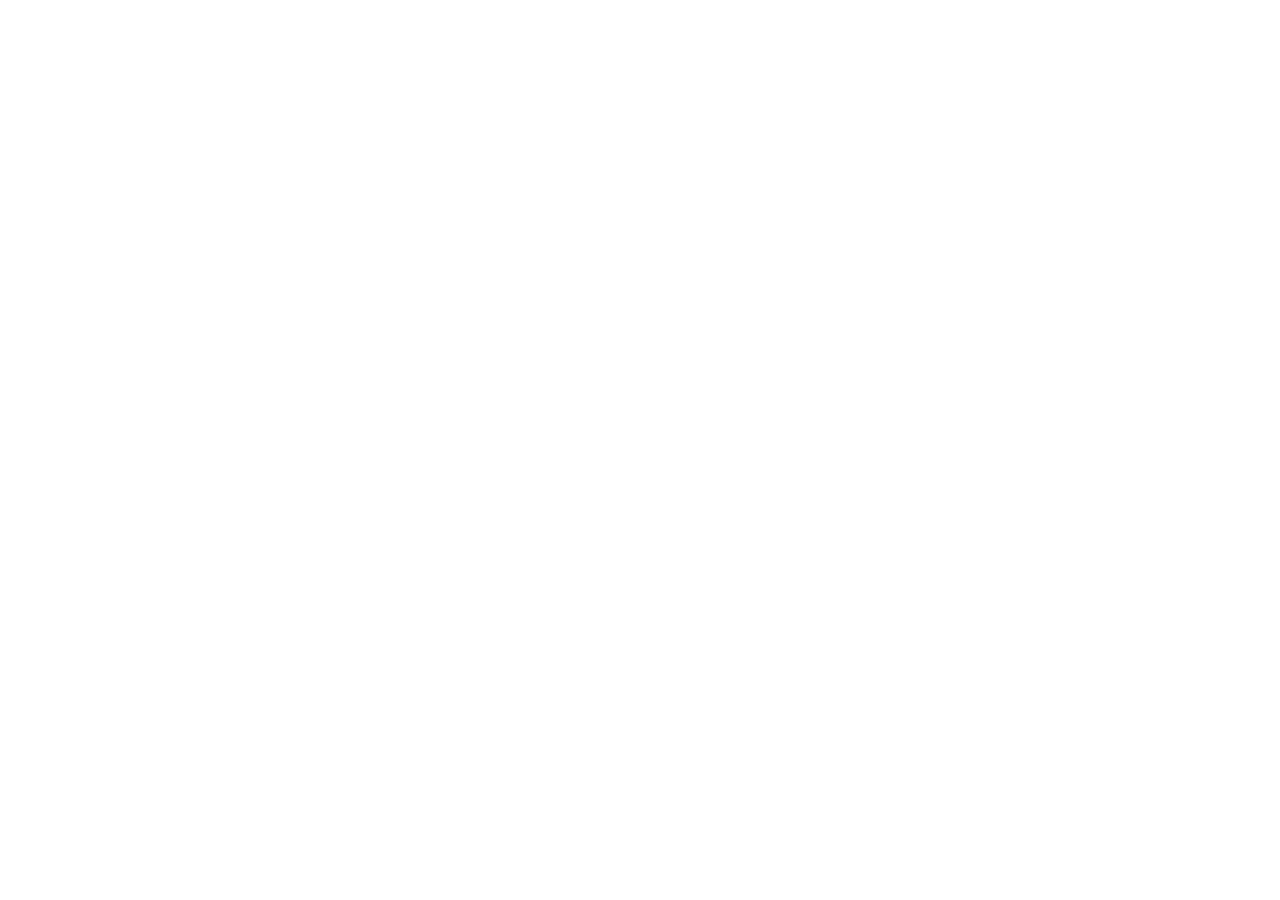
==== commit 7f473637: "Fix GitHub Pages project-path asset URLs" ====
--- a/index.html
+++ b/index.html
@@ -37,10 +37,10 @@
       ]
     }
     </script>
-    <link rel="icon" type="image/svg+xml" href="/favicon.svg" />
-    <link rel="manifest" href="/manifest.webmanifest" />
+    <link rel="icon" type="image/svg+xml" href="/sanctusnovasite/favicon.svg" />
+    <link rel="manifest" href="/sanctusnovasite/manifest.webmanifest" />
     <meta name="theme-color" content="#f2ede3" />
-    <link rel="apple-touch-icon" href="/apple-touch-icon.png" />
+    <link rel="apple-touch-icon" href="/sanctusnovasite/apple-touch-icon.png" />
     <meta name="apple-mobile-web-app-capable" content="yes" />
     <meta name="mobile-web-app-capable" content="yes" />
     <meta name="apple-mobile-web-app-status-bar-style" content="default" />
@@ -48,8 +48,8 @@
     <link rel="preconnect" href="https://fonts.googleapis.com">
     <link rel="preconnect" href="https://fonts.gstatic.com" crossorigin>
     <link href="https://fonts.googleapis.com/css2?family=DM+Sans:ital,opsz,wght@0,9..40,300..700;1,9..40,300..700&family=IBM+Plex+Mono:wght@400;500;600&family=Playfair+Display:ital,wght@0,400;0,600;0,700;0,800;1,400;1,600;1,700;1,800&display=swap" rel="stylesheet">
-    <script type="module" crossorigin src="/assets/index-Dd1TU__X.js"></script>
-    <link rel="stylesheet" crossorigin href="/assets/index-Cv3a4ioL.css">
+    <script type="module" crossorigin src="/sanctusnovasite/assets/index-Dd1TU__X.js"></script>
+    <link rel="stylesheet" crossorigin href="/sanctusnovasite/assets/index-Cv3a4ioL.css">
     <title>SANCTUS NOVA — Your fit, everywhere</title>
   <meta name="description" content="Measure once, then carry your true size into the real-world clothing catalog and your metaverse avatar wardrobe. One fit across every world." />
   <link rel="canonical" href="https://15903589-39ed-4722-9c95-09cedb1c7678-00-lp5jzt2kukmi.worf.replit.dev/" />
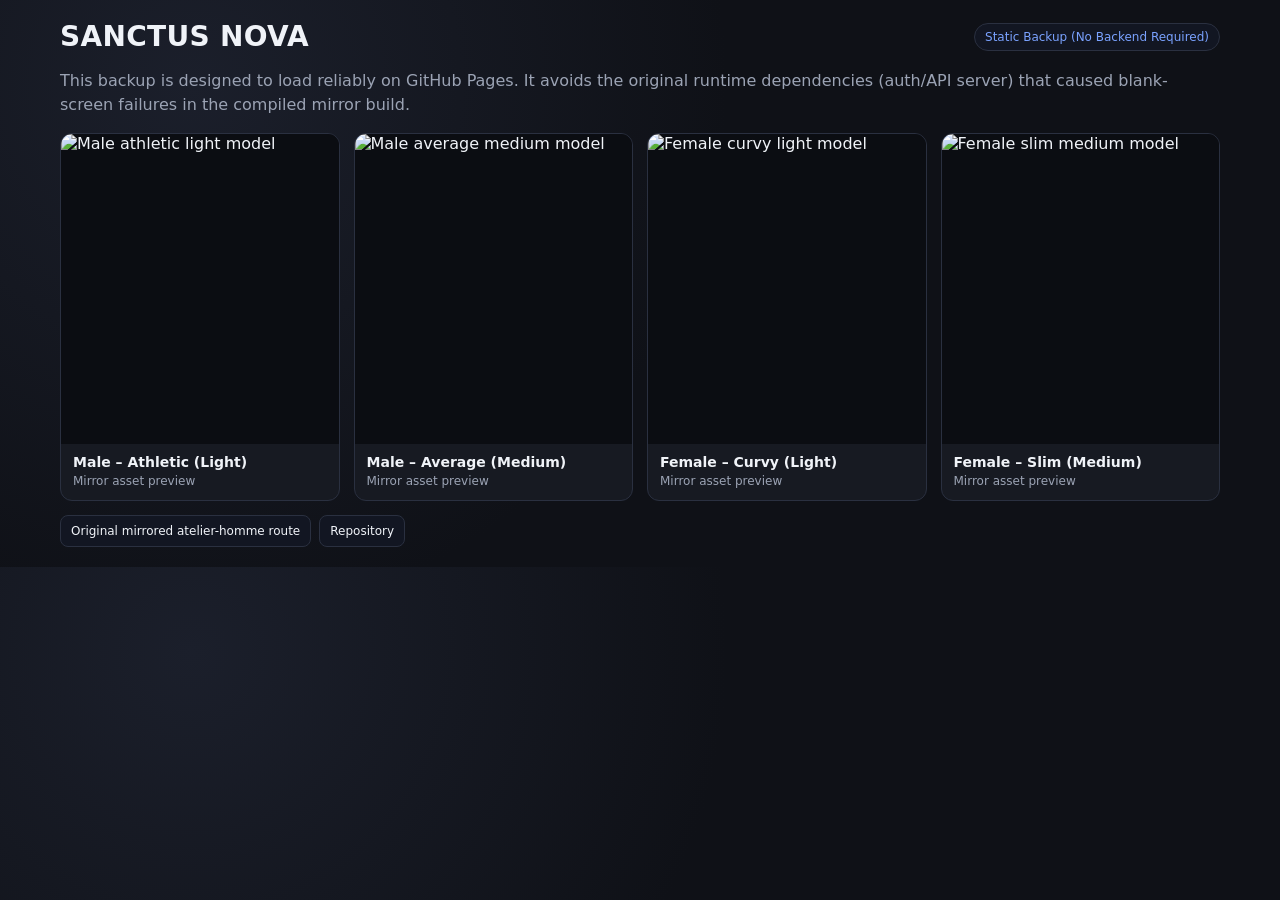
==== commit 8923ab39: "Add backend-free static backup homepage to prevent blank screen" ====
--- a/index.html
+++ b/index.html
@@ -1,71 +1,153 @@
 <!DOCTYPE html>
 <html lang="en">
-  <head>
-    <meta charset="UTF-8" />
-    <meta name="viewport" content="width=device-width, initial-scale=1.0, maximum-scale=1" />
-    <!--app-head-->
-    
-    
-    <meta property="og:type" content="website" />
-    <meta property="og:site_name" content="SANCTUS NOVA" />
-    <meta property="og:locale" content="en_US" />
-    <meta name="twitter:card" content="summary_large_image" />
-    
-    
-    
-    
-    
-    
-    <script type="application/ld+json">
-    {
-      "@context": "https://schema.org",
-      "@graph": [
-        {
-          "@type": "WebSite",
-          "@id": "https://15903589-39ed-4722-9c95-09cedb1c7678-00-lp5jzt2kukmi.worf.replit.dev/#website",
-          "name": "SANCTUS NOVA",
-          "description": "Measure your body, find your real-world size, and dress your metaverse avatar. One fit across every world.",
-          "url": "https://15903589-39ed-4722-9c95-09cedb1c7678-00-lp5jzt2kukmi.worf.replit.dev/"
-        },
-        {
-          "@type": "Organization",
-          "@id": "https://15903589-39ed-4722-9c95-09cedb1c7678-00-lp5jzt2kukmi.worf.replit.dev/#organization",
-          "name": "SANCTUS NOVA",
-          "url": "https://15903589-39ed-4722-9c95-09cedb1c7678-00-lp5jzt2kukmi.worf.replit.dev/",
-          "logo": "https://15903589-39ed-4722-9c95-09cedb1c7678-00-lp5jzt2kukmi.worf.replit.dev/apple-touch-icon.png"
-        }
-      ]
+<head>
+  <meta charset="UTF-8" />
+  <meta name="viewport" content="width=device-width, initial-scale=1.0" />
+  <title>SANCTUS NOVA – Backup</title>
+  <meta name="description" content="Static backup site for SANCTUS NOVA." />
+  <link rel="icon" type="image/svg+xml" href="/sanctusnovasite/favicon.svg" />
+  <style>
+    :root {
+      --bg: #0f1117;
+      --card: #171a22;
+      --muted: #9ba3b4;
+      --text: #f0f3f8;
+      --accent: #7aa2ff;
+      --line: #2a3040;
     }
-    </script>
-    <link rel="icon" type="image/svg+xml" href="/sanctusnovasite/favicon.svg" />
-    <link rel="manifest" href="/sanctusnovasite/manifest.webmanifest" />
-    <meta name="theme-color" content="#f2ede3" />
-    <link rel="apple-touch-icon" href="/sanctusnovasite/apple-touch-icon.png" />
-    <meta name="apple-mobile-web-app-capable" content="yes" />
-    <meta name="mobile-web-app-capable" content="yes" />
-    <meta name="apple-mobile-web-app-status-bar-style" content="default" />
-    <meta name="apple-mobile-web-app-title" content="SANCTUS NOVA" />
-    <link rel="preconnect" href="https://fonts.googleapis.com">
-    <link rel="preconnect" href="https://fonts.gstatic.com" crossorigin>
-    <link href="https://fonts.googleapis.com/css2?family=DM+Sans:ital,opsz,wght@0,9..40,300..700;1,9..40,300..700&family=IBM+Plex+Mono:wght@400;500;600&family=Playfair+Display:ital,wght@0,400;0,600;0,700;0,800;1,400;1,600;1,700;1,800&display=swap" rel="stylesheet">
-    <script type="module" crossorigin src="/sanctusnovasite/assets/index-Dd1TU__X.js"></script>
-    <link rel="stylesheet" crossorigin href="/sanctusnovasite/assets/index-Cv3a4ioL.css">
-    <title>SANCTUS NOVA — Your fit, everywhere</title>
-  <meta name="description" content="Measure once, then carry your true size into the real-world clothing catalog and your metaverse avatar wardrobe. One fit across every world." />
-  <link rel="canonical" href="https://15903589-39ed-4722-9c95-09cedb1c7678-00-lp5jzt2kukmi.worf.replit.dev/" />
-  <meta property="og:title" content="SANCTUS NOVA — Your fit, everywhere" />
-  <meta property="og:description" content="Measure once, then carry your true size into the real-world clothing catalog and your metaverse avatar wardrobe. One fit across every world." />
-  <meta property="og:url" content="https://15903589-39ed-4722-9c95-09cedb1c7678-00-lp5jzt2kukmi.worf.replit.dev/" />
-  <meta property="og:image" content="https://15903589-39ed-4722-9c95-09cedb1c7678-00-lp5jzt2kukmi.worf.replit.dev/opengraph.jpg" />
-  <meta property="og:image:alt" content="SANCTUS NOVA body measurement and virtual wardrobe preview" />
-  <meta property="og:image:width" content="1280" />
-  <meta property="og:image:height" content="720" />
-  <meta name="twitter:title" content="SANCTUS NOVA — Your fit, everywhere" />
-  <meta name="twitter:description" content="Measure once, then carry your true size into the real-world clothing catalog and your metaverse avatar wardrobe. One fit across every world." />
-  <meta name="twitter:image" content="https://15903589-39ed-4722-9c95-09cedb1c7678-00-lp5jzt2kukmi.worf.replit.dev/opengraph.jpg" />
-  <meta name="twitter:image:alt" content="SANCTUS NOVA body measurement and virtual wardrobe preview" />
+    * { box-sizing: border-box; }
+    body {
+      margin: 0;
+      font-family: Inter, system-ui, -apple-system, Segoe UI, Roboto, Arial, sans-serif;
+      background: radial-gradient(circle at 15% 15%, #1b1f2b, var(--bg) 45%);
+      color: var(--text);
+    }
+    .wrap {
+      max-width: 1200px;
+      margin: 0 auto;
+      padding: 20px;
+    }
+    .head {
+      display: flex;
+      align-items: center;
+      justify-content: space-between;
+      margin-bottom: 16px;
+      gap: 10px;
+      flex-wrap: wrap;
+    }
+    h1 {
+      margin: 0;
+      font-size: 28px;
+      letter-spacing: 0.3px;
+    }
+    .badge {
+      border: 1px solid var(--line);
+      color: var(--accent);
+      padding: 6px 10px;
+      border-radius: 999px;
+      font-size: 12px;
+      background: #121622;
+    }
+    .note {
+      color: var(--muted);
+      margin: 0 0 16px;
+      line-height: 1.5;
+    }
+    .grid {
+      display: grid;
+      gap: 14px;
+      grid-template-columns: repeat(auto-fit, minmax(240px, 1fr));
+    }
+    .card {
+      background: var(--card);
+      border: 1px solid var(--line);
+      border-radius: 12px;
+      overflow: hidden;
+    }
+    .card img {
+      width: 100%;
+      height: 310px;
+      object-fit: cover;
+      display: block;
+      background: #0b0d12;
+    }
+    .meta {
+      padding: 10px 12px 12px;
+    }
+    .meta h3 {
+      margin: 0 0 4px;
+      font-size: 14px;
+      font-weight: 650;
+    }
+    .meta p {
+      margin: 0;
+      color: var(--muted);
+      font-size: 12px;
+    }
+    .links {
+      margin-top: 14px;
+      display: flex;
+      flex-wrap: wrap;
+      gap: 8px;
+    }
+    .links a {
+      text-decoration: none;
+      border: 1px solid var(--line);
+      background: #121622;
+      color: var(--text);
+      border-radius: 8px;
+      padding: 8px 10px;
+      font-size: 12px;
+    }
+    .links a:hover { border-color: var(--accent); color: var(--accent); }
+  </style>
 </head>
-  <body>
-    <div id="root"><!--app-html--></div>
-  </body>
+<body>
+  <main class="wrap">
+    <header class="head">
+      <h1>SANCTUS NOVA</h1>
+      <span class="badge">Static Backup (No Backend Required)</span>
+    </header>
+    <p class="note">
+      This backup is designed to load reliably on GitHub Pages. It avoids the original runtime dependencies
+      (auth/API server) that caused blank-screen failures in the compiled mirror build.
+    </p>
+
+    <section class="grid">
+      <article class="card">
+        <img src="/sanctusnovasite/assets/male-athletic-light-DM-bSaOq.webp" alt="Male athletic light model" />
+        <div class="meta">
+          <h3>Male – Athletic (Light)</h3>
+          <p>Mirror asset preview</p>
+        </div>
+      </article>
+      <article class="card">
+        <img src="/sanctusnovasite/assets/male-average-medium-CvwK2O99.webp" alt="Male average medium model" />
+        <div class="meta">
+          <h3>Male – Average (Medium)</h3>
+          <p>Mirror asset preview</p>
+        </div>
+      </article>
+      <article class="card">
+        <img src="/sanctusnovasite/assets/female-curvy-light-CAETslEo.webp" alt="Female curvy light model" />
+        <div class="meta">
+          <h3>Female – Curvy (Light)</h3>
+          <p>Mirror asset preview</p>
+        </div>
+      </article>
+      <article class="card">
+        <img src="/sanctusnovasite/assets/female-slim-medium-EjYgJzOA.webp" alt="Female slim medium model" />
+        <div class="meta">
+          <h3>Female – Slim (Medium)</h3>
+          <p>Mirror asset preview</p>
+        </div>
+      </article>
+    </section>
+
+    <div class="links">
+      <a href="/sanctusnovasite/atelier-homme/">Original mirrored atelier-homme route</a>
+      <a href="https://github.com/godsninja44-ai/sanctusnovasite">Repository</a>
+    </div>
+  </main>
+</body>
 </html>
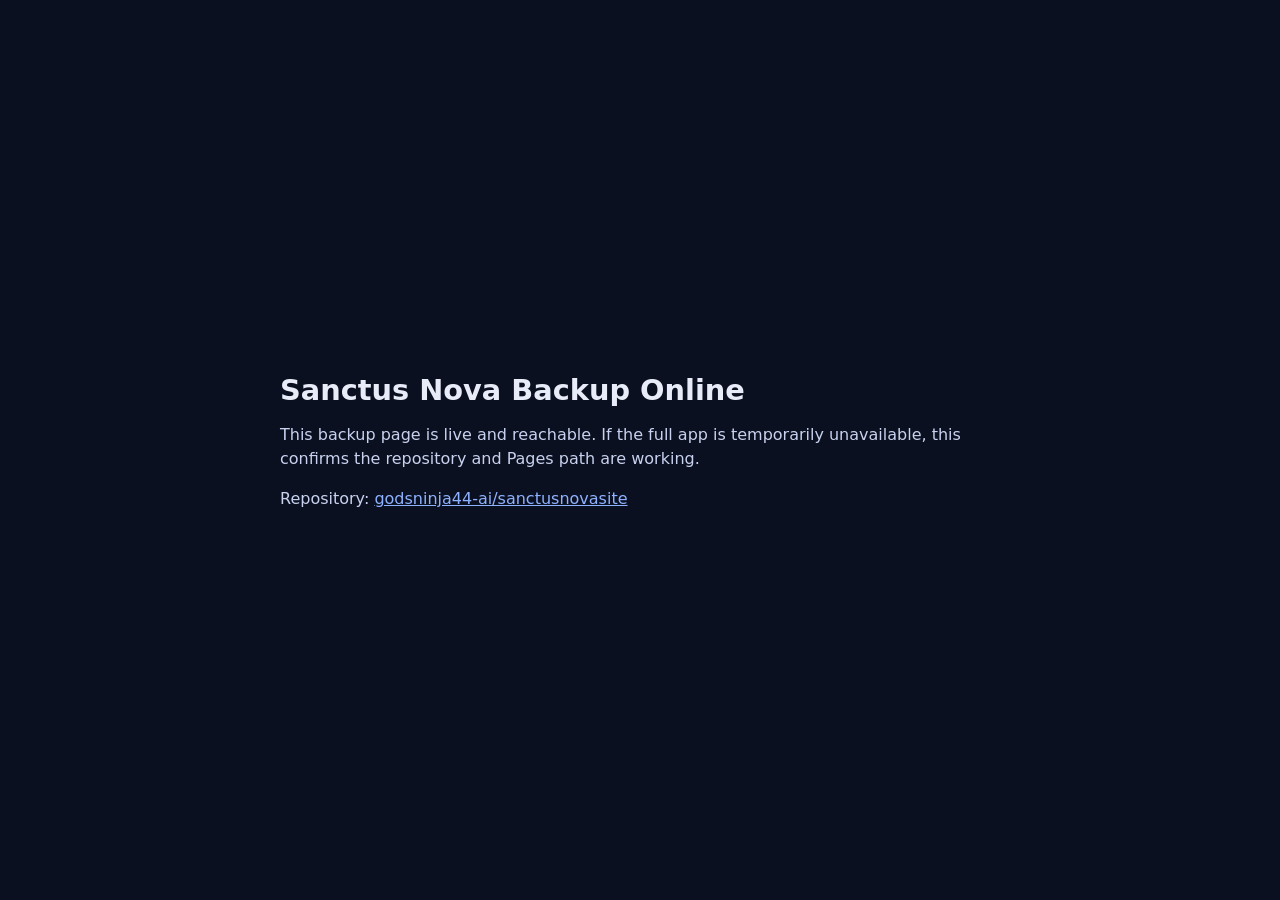
==== commit 4f66fd52: "Add .nojekyll and ensure static backup homepage" ====
--- a/index.html
+++ b/index.html
@@ -1,153 +1,16 @@
-<!DOCTYPE html>
+<!doctype html>
 <html lang="en">
 <head>
-  <meta charset="UTF-8" />
-  <meta name="viewport" content="width=device-width, initial-scale=1.0" />
-  <title>SANCTUS NOVA – Backup</title>
-  <meta name="description" content="Static backup site for SANCTUS NOVA." />
-  <link rel="icon" type="image/svg+xml" href="/sanctusnovasite/favicon.svg" />
-  <style>
-    :root {
-      --bg: #0f1117;
-      --card: #171a22;
-      --muted: #9ba3b4;
-      --text: #f0f3f8;
-      --accent: #7aa2ff;
-      --line: #2a3040;
-    }
-    * { box-sizing: border-box; }
-    body {
-      margin: 0;
-      font-family: Inter, system-ui, -apple-system, Segoe UI, Roboto, Arial, sans-serif;
-      background: radial-gradient(circle at 15% 15%, #1b1f2b, var(--bg) 45%);
-      color: var(--text);
-    }
-    .wrap {
-      max-width: 1200px;
-      margin: 0 auto;
-      padding: 20px;
-    }
-    .head {
-      display: flex;
-      align-items: center;
-      justify-content: space-between;
-      margin-bottom: 16px;
-      gap: 10px;
-      flex-wrap: wrap;
-    }
-    h1 {
-      margin: 0;
-      font-size: 28px;
-      letter-spacing: 0.3px;
-    }
-    .badge {
-      border: 1px solid var(--line);
-      color: var(--accent);
-      padding: 6px 10px;
-      border-radius: 999px;
-      font-size: 12px;
-      background: #121622;
-    }
-    .note {
-      color: var(--muted);
-      margin: 0 0 16px;
-      line-height: 1.5;
-    }
-    .grid {
-      display: grid;
-      gap: 14px;
-      grid-template-columns: repeat(auto-fit, minmax(240px, 1fr));
-    }
-    .card {
-      background: var(--card);
-      border: 1px solid var(--line);
-      border-radius: 12px;
-      overflow: hidden;
-    }
-    .card img {
-      width: 100%;
-      height: 310px;
-      object-fit: cover;
-      display: block;
-      background: #0b0d12;
-    }
-    .meta {
-      padding: 10px 12px 12px;
-    }
-    .meta h3 {
-      margin: 0 0 4px;
-      font-size: 14px;
-      font-weight: 650;
-    }
-    .meta p {
-      margin: 0;
-      color: var(--muted);
-      font-size: 12px;
-    }
-    .links {
-      margin-top: 14px;
-      display: flex;
-      flex-wrap: wrap;
-      gap: 8px;
-    }
-    .links a {
-      text-decoration: none;
-      border: 1px solid var(--line);
-      background: #121622;
-      color: var(--text);
-      border-radius: 8px;
-      padding: 8px 10px;
-      font-size: 12px;
-    }
-    .links a:hover { border-color: var(--accent); color: var(--accent); }
-  </style>
+  <meta charset="utf-8" />
+  <meta name="viewport" content="width=device-width,initial-scale=1" />
+  <title>Sanctus Nova Backup</title>
+  <style>body{margin:0;font-family:system-ui,-apple-system,Segoe UI,Roboto,Arial,sans-serif;background:#0b1020;color:#e8ecf8;display:grid;place-items:center;min-height:100vh}main{max-width:720px;padding:24px}h1{margin:0 0 10px;font-size:1.8rem}p{line-height:1.5;color:#c8d2ef}a{color:#8fb2ff}</style>
 </head>
 <body>
-  <main class="wrap">
-    <header class="head">
-      <h1>SANCTUS NOVA</h1>
-      <span class="badge">Static Backup (No Backend Required)</span>
-    </header>
-    <p class="note">
-      This backup is designed to load reliably on GitHub Pages. It avoids the original runtime dependencies
-      (auth/API server) that caused blank-screen failures in the compiled mirror build.
-    </p>
-
-    <section class="grid">
-      <article class="card">
-        <img src="/sanctusnovasite/assets/male-athletic-light-DM-bSaOq.webp" alt="Male athletic light model" />
-        <div class="meta">
-          <h3>Male – Athletic (Light)</h3>
-          <p>Mirror asset preview</p>
-        </div>
-      </article>
-      <article class="card">
-        <img src="/sanctusnovasite/assets/male-average-medium-CvwK2O99.webp" alt="Male average medium model" />
-        <div class="meta">
-          <h3>Male – Average (Medium)</h3>
-          <p>Mirror asset preview</p>
-        </div>
-      </article>
-      <article class="card">
-        <img src="/sanctusnovasite/assets/female-curvy-light-CAETslEo.webp" alt="Female curvy light model" />
-        <div class="meta">
-          <h3>Female – Curvy (Light)</h3>
-          <p>Mirror asset preview</p>
-        </div>
-      </article>
-      <article class="card">
-        <img src="/sanctusnovasite/assets/female-slim-medium-EjYgJzOA.webp" alt="Female slim medium model" />
-        <div class="meta">
-          <h3>Female – Slim (Medium)</h3>
-          <p>Mirror asset preview</p>
-        </div>
-      </article>
-    </section>
-
-    <div class="links">
-      <a href="/sanctusnovasite/atelier-homme/">Original mirrored atelier-homme route</a>
-      <a href="https://github.com/godsninja44-ai/sanctusnovasite">Repository</a>
-    </div>
+  <main>
+    <h1>Sanctus Nova Backup Online</h1>
+    <p>This backup page is live and reachable. If the full app is temporarily unavailable, this confirms the repository and Pages path are working.</p>
+    <p>Repository: <a href="https://github.com/godsninja44-ai/sanctusnovasite">godsninja44-ai/sanctusnovasite</a></p>
   </main>
 </body>
 </html>
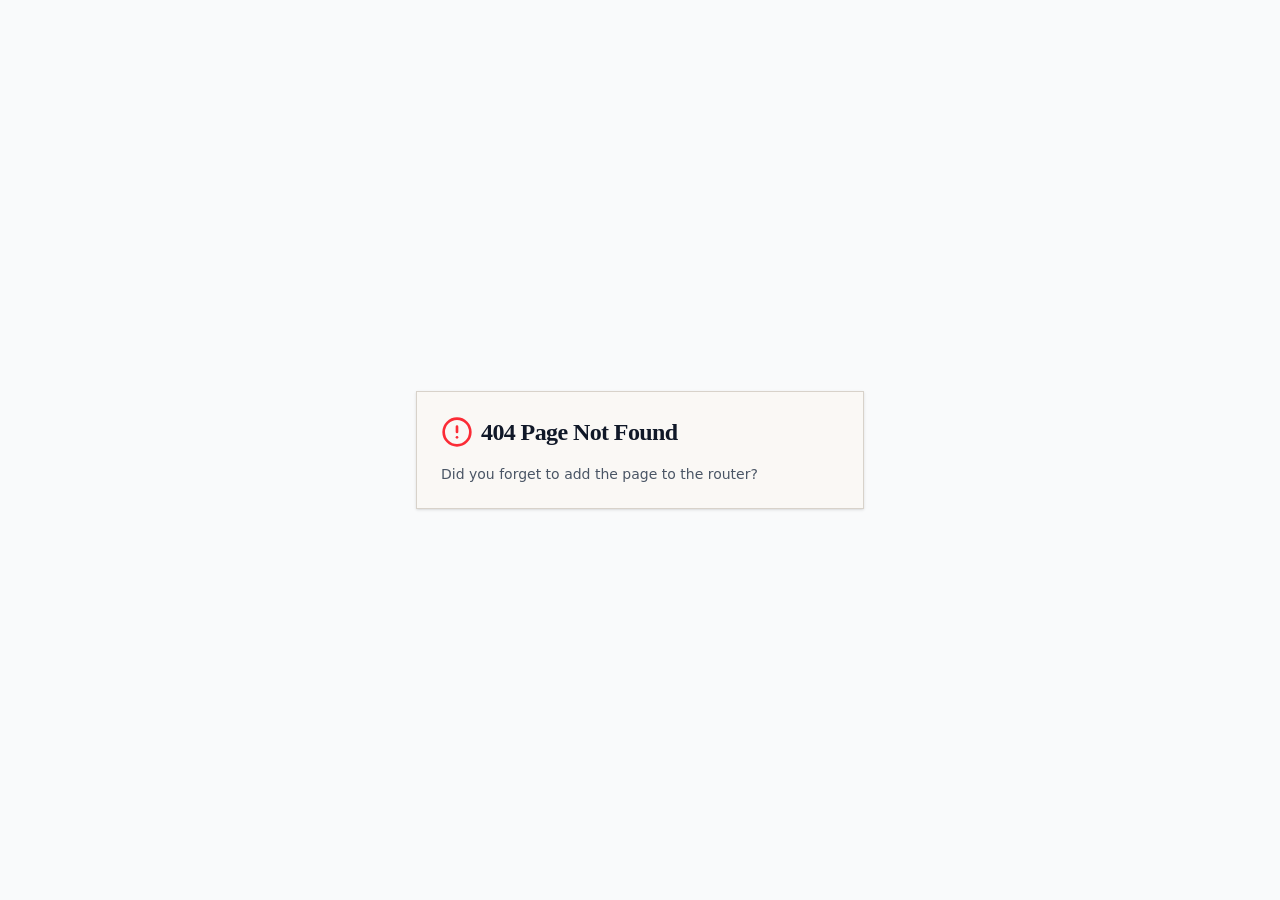
==== commit 2ae50d8c: "Restore live app shell for GitHub Pages" ====
--- a/index.html
+++ b/index.html
@@ -1,16 +1,18 @@
 <!doctype html>
 <html lang="en">
 <head>
-  <meta charset="utf-8" />
-  <meta name="viewport" content="width=device-width,initial-scale=1" />
-  <title>Sanctus Nova Backup</title>
-  <style>body{margin:0;font-family:system-ui,-apple-system,Segoe UI,Roboto,Arial,sans-serif;background:#0b1020;color:#e8ecf8;display:grid;place-items:center;min-height:100vh}main{max-width:720px;padding:24px}h1{margin:0 0 10px;font-size:1.8rem}p{line-height:1.5;color:#c8d2ef}a{color:#8fb2ff}</style>
+  <meta charset="UTF-8" />
+  <meta name="viewport" content="width=device-width, initial-scale=1.0" />
+  <meta name="theme-color" content="#f2ede3" />
+  <meta name="description" content="Measure your body, find your real-world size, and dress your metaverse avatar." />
+  <link rel="icon" type="image/svg+xml" href="./favicon.svg" />
+  <link rel="apple-touch-icon" href="./apple-touch-icon.png" />
+  <link rel="manifest" href="./manifest.webmanifest" />
+  <link rel="stylesheet" href="./assets/index-Cv3a4ioL.css" />
+  <title>SANCTUS NOVA</title>
 </head>
 <body>
-  <main>
-    <h1>Sanctus Nova Backup Online</h1>
-    <p>This backup page is live and reachable. If the full app is temporarily unavailable, this confirms the repository and Pages path are working.</p>
-    <p>Repository: <a href="https://github.com/godsninja44-ai/sanctusnovasite">godsninja44-ai/sanctusnovasite</a></p>
-  </main>
+  <div id="root"></div>
+  <script type="module" src="./assets/index-Dd1TU__X.js"></script>
 </body>
 </html>
--- a/assets/index-Cv3a4ioL.css
+++ b/assets/index-Cv3a4ioL.css
@@ -0,0 +1 @@
+@layer properties;@layer theme,base,clerk,components,utilities;@layer theme,base,components,utilities;@layer theme{:root,:host{--color-red-50: oklch(97.1% .013 17.38);--color-red-300: oklch(80.8% .114 19.571);--color-red-400: oklch(70.4% .191 22.216);--color-red-500: oklch(63.7% .237 25.331);--color-red-600: oklch(57.7% .245 27.325);--color-amber-600: oklch(66.6% .179 58.318);--color-gray-50: oklch(98.5% .002 247.839);--color-gray-600: oklch(44.6% .03 256.802);--color-gray-900: oklch(21% .034 264.665);--color-black: #000;--spacing: .25rem;--container-xs: 20rem;--container-sm: 24rem;--container-md: 28rem;--container-lg: 32rem;--container-xl: 36rem;--container-2xl: 42rem;--container-3xl: 48rem;--container-4xl: 56rem;--container-7xl: 80rem;--text-xs: .75rem;--text-xs--line-height: calc(1 / .75);--text-sm: .875rem;--text-sm--line-height: calc(1.25 / .875);--text-base: 1rem;--text-base--line-height: 1.5 ;--text-lg: 1.125rem;--text-lg--line-height: calc(1.75 / 1.125);--text-xl: 1.25rem;--text-xl--line-height: calc(1.75 / 1.25);--text-2xl: 1.5rem;--text-2xl--line-height: calc(2 / 1.5);--text-3xl: 1.875rem;--text-3xl--line-height: 1.2 ;--text-4xl: 2.25rem;--text-4xl--line-height: calc(2.5 / 2.25);--text-5xl: 3rem;--text-5xl--line-height: 1;--text-6xl: 3.75rem;--text-6xl--line-height: 1;--text-7xl: 4.5rem;--text-7xl--line-height: 1;--font-weight-normal: 400;--font-weight-medium: 500;--font-weight-semibold: 600;--font-weight-bold: 700;--tracking-tighter: -.05em;--tracking-tight: -.025em;--tracking-wide: .025em;--tracking-wider: .05em;--tracking-widest: .1em;--leading-tight: 1.25;--leading-snug: 1.375;--leading-normal: 1.5;--leading-relaxed: 1.625;--ease-in-out: cubic-bezier(.4, 0, .2, 1);--animate-spin: spin 1s linear infinite;--animate-pulse: pulse 2s cubic-bezier(.4, 0, .6, 1) infinite;--blur-sm: 8px;--blur-md: 12px;--blur-3xl: 64px;--aspect-video: 16 / 9;--default-transition-duration: .15s;--default-transition-timing-function: cubic-bezier(.4, 0, .2, 1);--default-font-family: "DM Sans", ui-sans-serif, system-ui, sans-serif;--default-mono-font-family: "IBM Plex Mono", Menlo, monospace;--color-border: hsl(var(--border))}}@layer base{*,:after,:before,::backdrop,::file-selector-button{box-sizing:border-box;margin:0;padding:0;border:0 solid}html,:host{line-height:1.5;-webkit-text-size-adjust:100%;tab-size:4;font-family:var(--default-font-family, ui-sans-serif, system-ui, sans-serif, "Apple Color Emoji", "Segoe UI Emoji", "Segoe UI Symbol", "Noto Color Emoji");font-feature-settings:var(--default-font-feature-settings, normal);font-variation-settings:var(--default-font-variation-settings, normal);-webkit-tap-highlight-color:transparent}hr{height:0;color:inherit;border-top-width:1px}abbr:where([title]){-webkit-text-decoration:underline dotted;text-decoration:underline dotted}h1,h2,h3,h4,h5,h6{font-size:inherit;font-weight:inherit}a{color:inherit;-webkit-text-decoration:inherit;text-decoration:inherit}b,strong{font-weight:bolder}code,kbd,samp,pre{font-family:var(--default-mono-font-family, ui-monospace, SFMono-Regular, Menlo, Monaco, Consolas, "Liberation Mono", "Courier New", monospace);font-feature-settings:var(--default-mono-font-feature-settings, normal);font-variation-settings:var(--default-mono-font-variation-settings, normal);font-size:1em}small{font-size:80%}sub,sup{font-size:75%;line-height:0;position:relative;vertical-align:baseline}sub{bottom:-.25em}sup{top:-.5em}table{text-indent:0;border-color:inherit;border-collapse:collapse}:-moz-focusring{outline:auto}progress{vertical-align:baseline}summary{display:list-item}ol,ul,menu{list-style:none}img,svg,video,canvas,audio,iframe,embed,object{display:block;vertical-align:middle}img,video{max-width:100%;height:auto}button,input,select,optgroup,textarea,::file-selector-button{font:inherit;font-feature-settings:inherit;font-variation-settings:inherit;letter-spacing:inherit;color:inherit;border-radius:0;background-color:transparent;opacity:1}:where(select:is([multiple],[size])) optgroup{font-weight:bolder}:where(select:is([multiple],[size])) optgroup option{padding-inline-start:20px}::file-selector-button{margin-inline-end:4px}::placeholder{opacity:1}@supports (not (-webkit-appearance: -apple-pay-button)) or (contain-intrinsic-size: 1px){::placeholder{color:currentcolor}@supports (color: color-mix(in lab,red,red)){::placeholder{color:color-mix(in oklab,currentcolor 50%,transparent)}}}textarea{resize:vertical}::-webkit-search-decoration{-webkit-appearance:none}::-webkit-date-and-time-value{min-height:1lh;text-align:inherit}::-webkit-datetime-edit{display:inline-flex}::-webkit-datetime-edit-fields-wrapper{padding:0}::-webkit-datetime-edit,::-webkit-datetime-edit-year-field,::-webkit-datetime-edit-month-field,::-webkit-datetime-edit-day-field,::-webkit-datetime-edit-hour-field,::-webkit-datetime-edit-minute-field,::-webkit-datetime-edit-second-field,::-webkit-datetime-edit-millisecond-field,::-webkit-datetime-edit-meridiem-field{padding-block:0}::-webkit-calendar-picker-indicator{line-height:1}:-moz-ui-invalid{box-shadow:none}button,input:where([type=button],[type=reset],[type=submit]),::file-selector-button{appearance:button}::-webkit-inner-spin-button,::-webkit-outer-spin-button{height:auto}[hidden]:where(:not([hidden=until-found])){display:none!important}}@layer utilities{.\@container\/field-group{container-type:inline-size;container-name:field-group}.pointer-events-auto{pointer-events:auto}.pointer-events-none{pointer-events:none}.invisible{visibility:hidden}.visible{visibility:visible}.sr-only{position:absolute;width:1px;height:1px;padding:0;margin:-1px;overflow:hidden;clip-path:inset(50%);white-space:nowrap;border-width:0}.absolute{position:absolute}.fixed{position:fixed}.relative{position:relative}.static{position:static}.sticky{position:sticky}.inset-0{inset:0}.inset-x-0{inset-inline:0}.inset-y-0{inset-block:0}.-top-1{top:calc(var(--spacing) * -1)}.-top-12{top:calc(var(--spacing) * -12)}.-top-16{top:calc(var(--spacing) * -16)}.-top-40{top:calc(var(--spacing) * -40)}.top-0{top:0}.top-1\.5{top:calc(var(--spacing) * 1.5)}.top-1\/2{top:50%}.top-2{top:calc(var(--spacing) * 2)}.top-3{top:calc(var(--spacing) * 3)}.top-3\.5{top:calc(var(--spacing) * 3.5)}.top-4{top:calc(var(--spacing) * 4)}.top-\[1px\]{top:1px}.top-\[50\%\]{top:50%}.top-\[60\%\]{top:60%}.top-full{top:100%}.-right-1{right:calc(var(--spacing) * -1)}.-right-10{right:calc(var(--spacing) * -10)}.-right-12{right:calc(var(--spacing) * -12)}.-right-16{right:calc(var(--spacing) * -16)}.-right-20{right:calc(var(--spacing) * -20)}.-right-40{right:calc(var(--spacing) * -40)}.right-0{right:0}.right-1{right:var(--spacing)}.right-1\.5{right:calc(var(--spacing) * 1.5)}.right-2{right:calc(var(--spacing) * 2)}.right-3{right:calc(var(--spacing) * 3)}.right-4{right:calc(var(--spacing) * 4)}.-bottom-10{bottom:calc(var(--spacing) * -10)}.-bottom-12{bottom:calc(var(--spacing) * -12)}.-bottom-20{bottom:calc(var(--spacing) * -20)}.bottom-0{bottom:0}.bottom-2{bottom:calc(var(--spacing) * 2)}.-left-12{left:calc(var(--spacing) * -12)}.-left-20{left:calc(var(--spacing) * -20)}.left-0{left:0}.left-1\.5{left:calc(var(--spacing) * 1.5)}.left-1\/2{left:50%}.left-2{left:calc(var(--spacing) * 2)}.left-3{left:calc(var(--spacing) * 3)}.left-4{left:calc(var(--spacing) * 4)}.left-\[5px\]{left:5px}.left-\[50\%\]{left:50%}.-z-10{z-index:-10}.z-10{z-index:10}.z-20{z-index:20}.z-30{z-index:30}.z-40{z-index:40}.z-50{z-index:50}.z-\[1\]{z-index:1}.z-\[100\]{z-index:100}.order-first{order:-9999}.order-last{order:9999}.\!m-0{margin:0!important}.-mx-1{margin-inline:calc(var(--spacing) * -1)}.mx-2{margin-inline:calc(var(--spacing) * 2)}.mx-3\.5{margin-inline:calc(var(--spacing) * 3.5)}.mx-4{margin-inline:calc(var(--spacing) * 4)}.mx-auto{margin-inline:auto}.-my-2{margin-block:calc(var(--spacing) * -2)}.my-0{margin-block:0}.my-0\.5{margin-block:calc(var(--spacing) * .5)}.my-1{margin-block:var(--spacing)}.-mt-0\.5{margin-top:calc(var(--spacing) * -.5)}.-mt-4{margin-top:calc(var(--spacing) * -4)}.mt-0\.5{margin-top:calc(var(--spacing) * .5)}.mt-1{margin-top:var(--spacing)}.mt-1\.5{margin-top:calc(var(--spacing) * 1.5)}.mt-2{margin-top:calc(var(--spacing) * 2)}.mt-3{margin-top:calc(var(--spacing) * 3)}.mt-4{margin-top:calc(var(--spacing) * 4)}.mt-5{margin-top:calc(var(--spacing) * 5)}.mt-6{margin-top:calc(var(--spacing) * 6)}.mt-8{margin-top:calc(var(--spacing) * 8)}.mt-10{margin-top:calc(var(--spacing) * 10)}.mt-16{margin-top:calc(var(--spacing) * 16)}.mt-24{margin-top:calc(var(--spacing) * 24)}.mt-auto{margin-top:auto}.mr-1{margin-right:var(--spacing)}.mr-1\.5{margin-right:calc(var(--spacing) * 1.5)}.mr-2{margin-right:calc(var(--spacing) * 2)}.mb-0\.5{margin-bottom:calc(var(--spacing) * .5)}.mb-1{margin-bottom:var(--spacing)}.mb-2{margin-bottom:calc(var(--spacing) * 2)}.mb-3{margin-bottom:calc(var(--spacing) * 3)}.mb-4{margin-bottom:calc(var(--spacing) * 4)}.mb-6{margin-bottom:calc(var(--spacing) * 6)}.mb-8{margin-bottom:calc(var(--spacing) * 8)}.mb-10{margin-bottom:calc(var(--spacing) * 10)}.mb-12{margin-bottom:calc(var(--spacing) * 12)}.-ml-4{margin-left:calc(var(--spacing) * -4)}.ml-1{margin-left:var(--spacing)}.ml-3{margin-left:calc(var(--spacing) * 3)}.ml-4{margin-left:calc(var(--spacing) * 4)}.ml-6{margin-left:calc(var(--spacing) * 6)}.ml-auto{margin-left:auto}.line-clamp-2{overflow:hidden;display:-webkit-box;-webkit-box-orient:vertical;-webkit-line-clamp:2}.block{display:block}.flex{display:flex}.grid{display:grid}.hidden{display:none}.inline{display:inline}.inline-block{display:inline-block}.inline-flex{display:inline-flex}.table{display:table}.aspect-\[3\/4\]{aspect-ratio:3/4}.aspect-\[4\/3\]{aspect-ratio:4/3}.aspect-\[4\/5\]{aspect-ratio:4/5}.aspect-square{aspect-ratio:1 / 1}.aspect-video{aspect-ratio:var(--aspect-video)}.size-4{width:calc(var(--spacing) * 4);height:calc(var(--spacing) * 4)}.size-6{width:calc(var(--spacing) * 6);height:calc(var(--spacing) * 6)}.size-8{width:calc(var(--spacing) * 8);height:calc(var(--spacing) * 8)}.size-10{width:calc(var(--spacing) * 10);height:calc(var(--spacing) * 10)}.size-\[--cell-size\]{width:--cell-size;height:--cell-size}.h-1\.5{height:calc(var(--spacing) * 1.5)}.h-2{height:calc(var(--spacing) * 2)}.h-2\.5{height:calc(var(--spacing) * 2.5)}.h-3{height:calc(var(--spacing) * 3)}.h-3\.5{height:calc(var(--spacing) * 3.5)}.h-4{height:calc(var(--spacing) * 4)}.h-5{height:calc(var(--spacing) * 5)}.h-6{height:calc(var(--spacing) * 6)}.h-7{height:calc(var(--spacing) * 7)}.h-8{height:calc(var(--spacing) * 8)}.h-9{height:calc(var(--spacing) * 9)}.h-10{height:calc(var(--spacing) * 10)}.h-11{height:calc(var(--spacing) * 11)}.h-12{height:calc(var(--spacing) * 12)}.h-14{height:calc(var(--spacing) * 14)}.h-16{height:calc(var(--spacing) * 16)}.h-24{height:calc(var(--spacing) * 24)}.h-28{height:calc(var(--spacing) * 28)}.h-32{height:calc(var(--spacing) * 32)}.h-40{height:calc(var(--spacing) * 40)}.h-64{height:calc(var(--spacing) * 64)}.h-\[--cell-size\]{height:--cell-size}.h-\[1px\]{height:1px}.h-\[18px\]{height:18px}.h-\[320px\]{height:320px}.h-\[400px\]{height:400px}.h-\[500px\]{height:500px}.h-\[600px\]{height:600px}.h-\[var\(--radix-navigation-menu-viewport-height\)\]{height:var(--radix-navigation-menu-viewport-height)}.h-\[var\(--radix-select-trigger-height\)\]{height:var(--radix-select-trigger-height)}.h-auto{height:auto}.h-full{height:100%}.h-px{height:1px}.h-screen{height:100vh}.h-svh{height:100svh}.max-h-\[--radix-context-menu-content-available-height\]{max-height:--radix-context-menu-content-available-height}.max-h-\[--radix-select-content-available-height\]{max-height:--radix-select-content-available-height}.max-h-\[300px\]{max-height:300px}.max-h-\[var\(--radix-dropdown-menu-content-available-height\)\]{max-height:var(--radix-dropdown-menu-content-available-height)}.max-h-screen{max-height:100vh}.min-h-0{min-height:0}.min-h-8{min-height:calc(var(--spacing) * 8)}.min-h-9{min-height:calc(var(--spacing) * 9)}.min-h-10{min-height:calc(var(--spacing) * 10)}.min-h-\[60px\]{min-height:60px}.min-h-\[100dvh\]{min-height:100dvh}.min-h-\[300px\]{min-height:300px}.min-h-\[800px\]{min-height:800px}.min-h-screen{min-height:100vh}.min-h-svh{min-height:100svh}.w-0{width:0}.w-1{width:var(--spacing)}.w-1\.5{width:calc(var(--spacing) * 1.5)}.w-1\/2{width:50%}.w-1\/3{width:calc(1 / 3 * 100%)}.w-1\/4{width:25%}.w-2{width:calc(var(--spacing) * 2)}.w-2\.5{width:calc(var(--spacing) * 2.5)}.w-2\/3{width:calc(2 / 3 * 100%)}.w-3{width:calc(var(--spacing) * 3)}.w-3\.5{width:calc(var(--spacing) * 3.5)}.w-3\/4{width:75%}.w-4{width:calc(var(--spacing) * 4)}.w-4\/5{width:80%}.w-5{width:calc(var(--spacing) * 5)}.w-6{width:calc(var(--spacing) * 6)}.w-7{width:calc(var(--spacing) * 7)}.w-8{width:calc(var(--spacing) * 8)}.w-9{width:calc(var(--spacing) * 9)}.w-10{width:calc(var(--spacing) * 10)}.w-12{width:calc(var(--spacing) * 12)}.w-14{width:calc(var(--spacing) * 14)}.w-16{width:calc(var(--spacing) * 16)}.w-20{width:calc(var(--spacing) * 20)}.w-28{width:calc(var(--spacing) * 28)}.w-32{width:calc(var(--spacing) * 32)}.w-40{width:calc(var(--spacing) * 40)}.w-64{width:calc(var(--spacing) * 64)}.w-72{width:calc(var(--spacing) * 72)}.w-\[--cell-size\]{width:--cell-size}.w-\[1px\]{width:1px}.w-\[18px\]{width:18px}.w-\[100px\]{width:100px}.w-\[440px\]{width:440px}.w-\[600px\]{width:600px}.w-\[var\(--sidebar-width\)\]{width:var(--sidebar-width)}.w-auto{width:auto}.w-fit{width:fit-content}.w-full{width:100%}.w-max{width:max-content}.w-px{width:1px}.max-w-2xl{max-width:var(--container-2xl)}.max-w-3xl{max-width:var(--container-3xl)}.max-w-4xl{max-width:var(--container-4xl)}.max-w-7xl{max-width:var(--container-7xl)}.max-w-\[48px\]{max-width:48px}.max-w-\[var\(--skeleton-width\)\]{max-width:var(--skeleton-width)}.max-w-full{max-width:100%}.max-w-lg{max-width:var(--container-lg)}.max-w-max{max-width:max-content}.max-w-md{max-width:var(--container-md)}.max-w-sm{max-width:var(--container-sm)}.max-w-xl{max-width:var(--container-xl)}.max-w-xs{max-width:var(--container-xs)}.min-w-0{min-width:0}.min-w-5{min-width:calc(var(--spacing) * 5)}.min-w-8{min-width:calc(var(--spacing) * 8)}.min-w-9{min-width:calc(var(--spacing) * 9)}.min-w-10{min-width:calc(var(--spacing) * 10)}.min-w-\[--cell-size\]{min-width:--cell-size}.min-w-\[2\.5rem\]{min-width:2.5rem}.min-w-\[2\.75rem\]{min-width:2.75rem}.min-w-\[8rem\]{min-width:8rem}.min-w-\[12rem\]{min-width:12rem}.min-w-\[var\(--radix-select-trigger-width\)\]{min-width:var(--radix-select-trigger-width)}.flex-1{flex:1}.flex-shrink{flex-shrink:1}.shrink-0{flex-shrink:0}.grow{flex-grow:1}.grow-0{flex-grow:0}.basis-full{flex-basis:100%}.caption-bottom{caption-side:bottom}.border-collapse{border-collapse:collapse}.origin-\[--radix-context-menu-content-transform-origin\]{transform-origin:--radix-context-menu-content-transform-origin}.origin-\[--radix-dropdown-menu-content-transform-origin\]{transform-origin:--radix-dropdown-menu-content-transform-origin}.origin-\[--radix-hover-card-content-transform-origin\]{transform-origin:--radix-hover-card-content-transform-origin}.origin-\[--radix-menubar-content-transform-origin\]{transform-origin:--radix-menubar-content-transform-origin}.origin-\[--radix-popover-content-transform-origin\]{transform-origin:--radix-popover-content-transform-origin}.origin-\[--radix-select-content-transform-origin\]{transform-origin:--radix-select-content-transform-origin}.origin-\[--radix-tooltip-content-transform-origin\]{transform-origin:--radix-tooltip-content-transform-origin}.-translate-x-1\/2{--tw-translate-x: -50% ;translate:var(--tw-translate-x) var(--tw-translate-y)}.-translate-x-px{--tw-translate-x: -1px;translate:var(--tw-translate-x) var(--tw-translate-y)}.translate-x-1{--tw-translate-x: var(--spacing);translate:var(--tw-translate-x) var(--tw-translate-y)}.translate-x-2{--tw-translate-x: calc(var(--spacing) * 2);translate:var(--tw-translate-x) var(--tw-translate-y)}.translate-x-\[-50\%\]{--tw-translate-x: -50%;translate:var(--tw-translate-x) var(--tw-translate-y)}.translate-x-px{--tw-translate-x: 1px;translate:var(--tw-translate-x) var(--tw-translate-y)}.-translate-y-1\/2{--tw-translate-y: -50% ;translate:var(--tw-translate-x) var(--tw-translate-y)}.translate-y-\[-50\%\]{--tw-translate-y: -50%;translate:var(--tw-translate-x) var(--tw-translate-y)}.scale-0{--tw-scale-x: 0%;--tw-scale-y: 0%;--tw-scale-z: 0%;scale:var(--tw-scale-x) var(--tw-scale-y)}.scale-100{--tw-scale-x: 100%;--tw-scale-y: 100%;--tw-scale-z: 100%;scale:var(--tw-scale-x) var(--tw-scale-y)}.scale-110{--tw-scale-x: 110%;--tw-scale-y: 110%;--tw-scale-z: 110%;scale:var(--tw-scale-x) var(--tw-scale-y)}.rotate-45{rotate:45deg}.rotate-90{rotate:90deg}.transform{transform:var(--tw-rotate-x,) var(--tw-rotate-y,) var(--tw-rotate-z,) var(--tw-skew-x,) var(--tw-skew-y,)}.animate-caret-blink{animation:caret-blink 1.25s ease-out infinite}.animate-fade-in-up{animation:fade-in-up .6s cubic-bezier(.16,1,.3,1) forwards}.animate-in{animation:enter var(--tw-animation-duration,var(--tw-duration,.15s))var(--tw-ease,ease)var(--tw-animation-delay,0s)var(--tw-animation-iteration-count,1)var(--tw-animation-direction,normal)var(--tw-animation-fill-mode,none)}.animate-pulse{animation:var(--animate-pulse)}.animate-spin{animation:var(--animate-spin)}.animate-stagger-1{animation:fade-in-up .6s cubic-bezier(.16,1,.3,1) .1s forwards}.animate-stagger-2{animation:fade-in-up .6s cubic-bezier(.16,1,.3,1) .2s forwards}.animate-stagger-3{animation:fade-in-up .6s cubic-bezier(.16,1,.3,1) .3s forwards}.animate-stagger-4{animation:fade-in-up .6s cubic-bezier(.16,1,.3,1) .4s forwards}.cursor-default{cursor:default}.cursor-pointer{cursor:pointer}.cursor-text{cursor:text}.touch-none{touch-action:none}.resize-none{resize:none}.scroll-mt-8{scroll-margin-top:calc(var(--spacing) * 8)}.list-outside{list-style-position:outside}.list-decimal{list-style-type:decimal}.list-disc{list-style-type:disc}.list-none{list-style-type:none}.grid-cols-1{grid-template-columns:repeat(1,minmax(0,1fr))}.grid-cols-2{grid-template-columns:repeat(2,minmax(0,1fr))}.grid-cols-4{grid-template-columns:repeat(4,minmax(0,1fr))}.flex-col{flex-direction:column}.flex-col-reverse{flex-direction:column-reverse}.flex-row{flex-direction:row}.flex-wrap{flex-wrap:wrap}.place-content-center{place-content:center}.items-baseline{align-items:baseline}.items-center{align-items:center}.items-end{align-items:flex-end}.items-start{align-items:flex-start}.items-stretch{align-items:stretch}.justify-between{justify-content:space-between}.justify-center{justify-content:center}.justify-start{justify-content:flex-start}.gap-0{gap:0}.gap-1{gap:var(--spacing)}.gap-1\.5{gap:calc(var(--spacing) * 1.5)}.gap-2{gap:calc(var(--spacing) * 2)}.gap-2\.5{gap:calc(var(--spacing) * 2.5)}.gap-3{gap:calc(var(--spacing) * 3)}.gap-4{gap:calc(var(--spacing) * 4)}.gap-5{gap:calc(var(--spacing) * 5)}.gap-6{gap:calc(var(--spacing) * 6)}.gap-7{gap:calc(var(--spacing) * 7)}.gap-8{gap:calc(var(--spacing) * 8)}.gap-10{gap:calc(var(--spacing) * 10)}.gap-12{gap:calc(var(--spacing) * 12)}:where(.space-y-0\.5>:not(:last-child)){--tw-space-y-reverse: 0;margin-block-start:calc(calc(var(--spacing) * .5) * var(--tw-space-y-reverse));margin-block-end:calc(calc(var(--spacing) * .5) * calc(1 - var(--tw-space-y-reverse)))}:where(.space-y-1>:not(:last-child)){--tw-space-y-reverse: 0;margin-block-start:calc(var(--spacing) * var(--tw-space-y-reverse));margin-block-end:calc(var(--spacing) * calc(1 - var(--tw-space-y-reverse)))}:where(.space-y-1\.5>:not(:last-child)){--tw-space-y-reverse: 0;margin-block-start:calc(calc(var(--spacing) * 1.5) * var(--tw-space-y-reverse));margin-block-end:calc(calc(var(--spacing) * 1.5) * calc(1 - var(--tw-space-y-reverse)))}:where(.space-y-2>:not(:last-child)){--tw-space-y-reverse: 0;margin-block-start:calc(calc(var(--spacing) * 2) * var(--tw-space-y-reverse));margin-block-end:calc(calc(var(--spacing) * 2) * calc(1 - var(--tw-space-y-reverse)))}:where(.space-y-3>:not(:last-child)){--tw-space-y-reverse: 0;margin-block-start:calc(calc(var(--spacing) * 3) * var(--tw-space-y-reverse));margin-block-end:calc(calc(var(--spacing) * 3) * calc(1 - var(--tw-space-y-reverse)))}:where(.space-y-4>:not(:last-child)){--tw-space-y-reverse: 0;margin-block-start:calc(calc(var(--spacing) * 4) * var(--tw-space-y-reverse));margin-block-end:calc(calc(var(--spacing) * 4) * calc(1 - var(--tw-space-y-reverse)))}:where(.space-y-5>:not(:last-child)){--tw-space-y-reverse: 0;margin-block-start:calc(calc(var(--spacing) * 5) * var(--tw-space-y-reverse));margin-block-end:calc(calc(var(--spacing) * 5) * calc(1 - var(--tw-space-y-reverse)))}:where(.space-y-6>:not(:last-child)){--tw-space-y-reverse: 0;margin-block-start:calc(calc(var(--spacing) * 6) * var(--tw-space-y-reverse));margin-block-end:calc(calc(var(--spacing) * 6) * calc(1 - var(--tw-space-y-reverse)))}:where(.space-y-8>:not(:last-child)){--tw-space-y-reverse: 0;margin-block-start:calc(calc(var(--spacing) * 8) * var(--tw-space-y-reverse));margin-block-end:calc(calc(var(--spacing) * 8) * calc(1 - var(--tw-space-y-reverse)))}:where(.space-y-10>:not(:last-child)){--tw-space-y-reverse: 0;margin-block-start:calc(calc(var(--spacing) * 10) * var(--tw-space-y-reverse));margin-block-end:calc(calc(var(--spacing) * 10) * calc(1 - var(--tw-space-y-reverse)))}:where(.space-y-12>:not(:last-child)){--tw-space-y-reverse: 0;margin-block-start:calc(calc(var(--spacing) * 12) * var(--tw-space-y-reverse));margin-block-end:calc(calc(var(--spacing) * 12) * calc(1 - var(--tw-space-y-reverse)))}:where(.space-y-16>:not(:last-child)){--tw-space-y-reverse: 0;margin-block-start:calc(calc(var(--spacing) * 16) * var(--tw-space-y-reverse));margin-block-end:calc(calc(var(--spacing) * 16) * calc(1 - var(--tw-space-y-reverse)))}:where(.space-y-20>:not(:last-child)){--tw-space-y-reverse: 0;margin-block-start:calc(calc(var(--spacing) * 20) * var(--tw-space-y-reverse));margin-block-end:calc(calc(var(--spacing) * 20) * calc(1 - var(--tw-space-y-reverse)))}.gap-x-12{column-gap:calc(var(--spacing) * 12)}:where(.space-x-1>:not(:last-child)){--tw-space-x-reverse: 0;margin-inline-start:calc(var(--spacing) * var(--tw-space-x-reverse));margin-inline-end:calc(var(--spacing) * calc(1 - var(--tw-space-x-reverse)))}:where(.space-x-4>:not(:last-child)){--tw-space-x-reverse: 0;margin-inline-start:calc(calc(var(--spacing) * 4) * var(--tw-space-x-reverse));margin-inline-end:calc(calc(var(--spacing) * 4) * calc(1 - var(--tw-space-x-reverse)))}.gap-y-4{row-gap:calc(var(--spacing) * 4)}:where(.divide-y>:not(:last-child)){--tw-divide-y-reverse: 0;border-bottom-style:var(--tw-border-style);border-top-style:var(--tw-border-style);border-top-width:calc(1px * var(--tw-divide-y-reverse));border-bottom-width:calc(1px * calc(1 - var(--tw-divide-y-reverse)))}:where(.divide-border>:not(:last-child)){border-color:hsl(var(--border))}.self-stretch{align-self:stretch}.truncate{overflow:hidden;text-overflow:ellipsis;white-space:nowrap}.overflow-auto{overflow:auto}.overflow-hidden{overflow:hidden}.overflow-x-auto{overflow-x:auto}.overflow-x-hidden{overflow-x:hidden}.overflow-y-auto{overflow-y:auto}.\!rounded-none{border-radius:0!important}.rounded-\[2px\]{border-radius:2px}.rounded-\[calc\(var\(--radius\)-5px\)\]{border-radius:calc(var(--radius) - 5px)}.rounded-\[inherit\]{border-radius:inherit}.rounded-full{border-radius:calc(infinity * 1px)}.rounded-lg,.rounded-md,.rounded-none,.rounded-sm,.rounded-xl{border-radius:0}.rounded-t-\[10px\]{border-top-left-radius:10px;border-top-right-radius:10px}.rounded-l-md{border-top-left-radius:0;border-bottom-left-radius:0}.rounded-tl-sm{border-top-left-radius:0}.rounded-r-md{border-top-right-radius:0;border-bottom-right-radius:0}.\!border-0{border-style:var(--tw-border-style)!important;border-width:0px!important}.border{border-style:var(--tw-border-style);border-width:1px}.border-0{border-style:var(--tw-border-style);border-width:0px}.border-2{border-style:var(--tw-border-style);border-width:2px}.border-\[1\.5px\]{border-style:var(--tw-border-style);border-width:1.5px}.border-y{border-block-style:var(--tw-border-style);border-block-width:1px}.border-t{border-top-style:var(--tw-border-style);border-top-width:1px}.border-r{border-right-style:var(--tw-border-style);border-right-width:1px}.border-b{border-bottom-style:var(--tw-border-style);border-bottom-width:1px}.border-l{border-left-style:var(--tw-border-style);border-left-width:1px}.border-l-2{border-left-style:var(--tw-border-style);border-left-width:2px}.border-dashed{--tw-border-style: dashed;border-style:dashed}.\[border-color\:var\(--badge-outline\)\]{border-color:var(--badge-outline)}.\[border-color\:var\(--button-outline\)\]{border-color:var(--button-outline)}.border-\[--color-border\]{border-color:--color-border}.border-\[hsl\(35_16\%_82\%\)\]{border-color:#d8d2ca}.border-background\/20{border-color:hsl(var(--background))}@supports (color: color-mix(in lab,red,red)){.border-background\/20{border-color:color-mix(in oklab,hsl(var(--background)) 20%,transparent)}}.border-background\/25{border-color:hsl(var(--background))}@supports (color: color-mix(in lab,red,red)){.border-background\/25{border-color:color-mix(in oklab,hsl(var(--background)) 25%,transparent)}}.border-border{border-color:hsl(var(--border))}.border-border\/50{border-color:hsl(var(--border))}@supports (color: color-mix(in lab,red,red)){.border-border\/50{border-color:color-mix(in oklab,hsl(var(--border)) 50%,transparent)}}.border-border\/60{border-color:hsl(var(--border))}@supports (color: color-mix(in lab,red,red)){.border-border\/60{border-color:color-mix(in oklab,hsl(var(--border)) 60%,transparent)}}.border-destructive{border-color:hsl(var(--destructive))}.border-destructive-border{border-color:var(--destructive-border)}.border-destructive\/40{border-color:hsl(var(--destructive))}@supports (color: color-mix(in lab,red,red)){.border-destructive\/40{border-color:color-mix(in oklab,hsl(var(--destructive)) 40%,transparent)}}.border-destructive\/50{border-color:hsl(var(--destructive))}@supports (color: color-mix(in lab,red,red)){.border-destructive\/50{border-color:color-mix(in oklab,hsl(var(--destructive)) 50%,transparent)}}.border-foreground{border-color:hsl(var(--foreground))}.border-input{border-color:hsl(var(--input))}.border-primary{border-color:hsl(var(--primary))}.border-primary-border{border-color:var(--primary-border)}.border-primary\/30{border-color:hsl(var(--primary))}@supports (color: color-mix(in lab,red,red)){.border-primary\/30{border-color:color-mix(in oklab,hsl(var(--primary)) 30%,transparent)}}.border-primary\/40{border-color:hsl(var(--primary))}@supports (color: color-mix(in lab,red,red)){.border-primary\/40{border-color:color-mix(in oklab,hsl(var(--primary)) 40%,transparent)}}.border-primary\/50{border-color:hsl(var(--primary))}@supports (color: color-mix(in lab,red,red)){.border-primary\/50{border-color:color-mix(in oklab,hsl(var(--primary)) 50%,transparent)}}.border-secondary-border{border-color:var(--secondary-border)}.border-sidebar-border{border-color:hsl(var(--sidebar-border))}.border-transparent{border-color:transparent}.border-t-transparent{border-top-color:transparent}.border-l-transparent{border-left-color:transparent}.\!bg-transparent{background-color:transparent!important}.bg-\[--color-bg\]{background-color:--color-bg}.bg-\[hsl\(35_16\%_82\%\)\]{background-color:#d8d2ca}.bg-\[hsl\(40_33\%_97\%\)\]{background-color:#faf8f5}.bg-\[hsl\(40_33\%_99\%\)\]{background-color:#fdfdfc}.bg-\[hsl\(351_55\%_27\%\)\]{background-color:#6b1f2a}.bg-accent{background-color:hsl(var(--accent))}.bg-background{background-color:hsl(var(--background))}.bg-background\/20{background-color:hsl(var(--background))}@supports (color: color-mix(in lab,red,red)){.bg-background\/20{background-color:color-mix(in oklab,hsl(var(--background)) 20%,transparent)}}.bg-background\/85{background-color:hsl(var(--background))}@supports (color: color-mix(in lab,red,red)){.bg-background\/85{background-color:color-mix(in oklab,hsl(var(--background)) 85%,transparent)}}.bg-background\/90{background-color:hsl(var(--background))}@supports (color: color-mix(in lab,red,red)){.bg-background\/90{background-color:color-mix(in oklab,hsl(var(--background)) 90%,transparent)}}.bg-black\/80{background-color:color-mix(in srgb,#000 80%,transparent)}@supports (color: color-mix(in lab,red,red)){.bg-black\/80{background-color:color-mix(in oklab,var(--color-black) 80%,transparent)}}.bg-border{background-color:hsl(var(--border))}.bg-border\/50{background-color:hsl(var(--border))}@supports (color: color-mix(in lab,red,red)){.bg-border\/50{background-color:color-mix(in oklab,hsl(var(--border)) 50%,transparent)}}.bg-card{background-color:hsl(var(--card))}.bg-card\/80{background-color:hsl(var(--card))}@supports (color: color-mix(in lab,red,red)){.bg-card\/80{background-color:color-mix(in oklab,hsl(var(--card)) 80%,transparent)}}.bg-card\/95{background-color:hsl(var(--card))}@supports (color: color-mix(in lab,red,red)){.bg-card\/95{background-color:color-mix(in oklab,hsl(var(--card)) 95%,transparent)}}.bg-destructive{background-color:hsl(var(--destructive))}.bg-destructive\/5{background-color:hsl(var(--destructive))}@supports (color: color-mix(in lab,red,red)){.bg-destructive\/5{background-color:color-mix(in oklab,hsl(var(--destructive)) 5%,transparent)}}.bg-foreground{background-color:hsl(var(--foreground))}.bg-foreground\/5{background-color:hsl(var(--foreground))}@supports (color: color-mix(in lab,red,red)){.bg-foreground\/5{background-color:color-mix(in oklab,hsl(var(--foreground)) 5%,transparent)}}.bg-foreground\/20{background-color:hsl(var(--foreground))}@supports (color: color-mix(in lab,red,red)){.bg-foreground\/20{background-color:color-mix(in oklab,hsl(var(--foreground)) 20%,transparent)}}.bg-foreground\/90{background-color:hsl(var(--foreground))}@supports (color: color-mix(in lab,red,red)){.bg-foreground\/90{background-color:color-mix(in oklab,hsl(var(--foreground)) 90%,transparent)}}.bg-gray-50{background-color:var(--color-gray-50)}.bg-input{background-color:hsl(var(--input))}.bg-muted{background-color:hsl(var(--muted))}.bg-muted\/50{background-color:hsl(var(--muted))}@supports (color: color-mix(in lab,red,red)){.bg-muted\/50{background-color:color-mix(in oklab,hsl(var(--muted)) 50%,transparent)}}.bg-popover{background-color:hsl(var(--popover))}.bg-primary{background-color:hsl(var(--primary))}.bg-primary\/5{background-color:hsl(var(--primary))}@supports (color: color-mix(in lab,red,red)){.bg-primary\/5{background-color:color-mix(in oklab,hsl(var(--primary)) 5%,transparent)}}.bg-primary\/10{background-color:hsl(var(--primary))}@supports (color: color-mix(in lab,red,red)){.bg-primary\/10{background-color:color-mix(in oklab,hsl(var(--primary)) 10%,transparent)}}.bg-primary\/20{background-color:hsl(var(--primary))}@supports (color: color-mix(in lab,red,red)){.bg-primary\/20{background-color:color-mix(in oklab,hsl(var(--primary)) 20%,transparent)}}.bg-primary\/30{background-color:hsl(var(--primary))}@supports (color: color-mix(in lab,red,red)){.bg-primary\/30{background-color:color-mix(in oklab,hsl(var(--primary)) 30%,transparent)}}.bg-secondary{background-color:hsl(var(--secondary))}.bg-secondary\/30{background-color:hsl(var(--secondary))}@supports (color: color-mix(in lab,red,red)){.bg-secondary\/30{background-color:color-mix(in oklab,hsl(var(--secondary)) 30%,transparent)}}.bg-sidebar{background-color:hsl(var(--sidebar))}.bg-sidebar-border{background-color:hsl(var(--sidebar-border))}.bg-transparent{background-color:transparent}.bg-gradient-to-t{--tw-gradient-position: to top in oklab;background-image:linear-gradient(var(--tw-gradient-stops))}.from-background\/95{--tw-gradient-from: hsl(var(--background));--tw-gradient-stops: var(--tw-gradient-via-stops, var(--tw-gradient-position), var(--tw-gradient-from) var(--tw-gradient-from-position), var(--tw-gradient-to) var(--tw-gradient-to-position))}@supports (color: color-mix(in lab,red,red)){.from-background\/95{--tw-gradient-from: color-mix(in oklab, hsl(var(--background)) 95%, transparent)}}.via-background\/50{--tw-gradient-via: hsl(var(--background));--tw-gradient-via-stops: var(--tw-gradient-position), var(--tw-gradient-from) var(--tw-gradient-from-position), var(--tw-gradient-via) var(--tw-gradient-via-position), var(--tw-gradient-to) var(--tw-gradient-to-position);--tw-gradient-stops: var(--tw-gradient-via-stops)}@supports (color: color-mix(in lab,red,red)){.via-background\/50{--tw-gradient-via: color-mix(in oklab, hsl(var(--background)) 50%, transparent)}}.to-transparent{--tw-gradient-to: transparent;--tw-gradient-stops: var(--tw-gradient-via-stops, var(--tw-gradient-position), var(--tw-gradient-from) var(--tw-gradient-from-position), var(--tw-gradient-to) var(--tw-gradient-to-position))}.fill-current{fill:currentcolor}.fill-primary{fill:hsl(var(--primary))}.object-contain{object-fit:contain}.object-cover{object-fit:cover}.object-center{object-position:center}.object-top{object-position:top}.p-0{padding:0}.p-1{padding:var(--spacing)}.p-2{padding:calc(var(--spacing) * 2)}.p-3{padding:calc(var(--spacing) * 3)}.p-4{padding:calc(var(--spacing) * 4)}.p-6{padding:calc(var(--spacing) * 6)}.p-8{padding:calc(var(--spacing) * 8)}.p-10{padding:calc(var(--spacing) * 10)}.p-\[1px\]{padding:1px}.px-0{padding-inline:0}.px-0\.5{padding-inline:calc(var(--spacing) * .5)}.px-1{padding-inline:var(--spacing)}.px-1\.5{padding-inline:calc(var(--spacing) * 1.5)}.px-2{padding-inline:calc(var(--spacing) * 2)}.px-2\.5{padding-inline:calc(var(--spacing) * 2.5)}.px-3{padding-inline:calc(var(--spacing) * 3)}.px-4{padding-inline:calc(var(--spacing) * 4)}.px-5{padding-inline:calc(var(--spacing) * 5)}.px-6{padding-inline:calc(var(--spacing) * 6)}.px-8{padding-inline:calc(var(--spacing) * 8)}.px-10{padding-inline:calc(var(--spacing) * 10)}.px-\[--cell-size\]{padding-inline:--cell-size}.py-0\.5{padding-block:calc(var(--spacing) * .5)}.py-1{padding-block:var(--spacing)}.py-1\.5{padding-block:calc(var(--spacing) * 1.5)}.py-2{padding-block:calc(var(--spacing) * 2)}.py-2\.5{padding-block:calc(var(--spacing) * 2.5)}.py-3{padding-block:calc(var(--spacing) * 3)}.py-4{padding-block:calc(var(--spacing) * 4)}.py-5{padding-block:calc(var(--spacing) * 5)}.py-6{padding-block:calc(var(--spacing) * 6)}.py-8{padding-block:calc(var(--spacing) * 8)}.py-10{padding-block:calc(var(--spacing) * 10)}.py-12{padding-block:calc(var(--spacing) * 12)}.py-16{padding-block:calc(var(--spacing) * 16)}.py-20{padding-block:calc(var(--spacing) * 20)}.py-24{padding-block:calc(var(--spacing) * 24)}.pt-0{padding-top:0}.pt-1{padding-top:var(--spacing)}.pt-2{padding-top:calc(var(--spacing) * 2)}.pt-3{padding-top:calc(var(--spacing) * 3)}.pt-4{padding-top:calc(var(--spacing) * 4)}.pt-6{padding-top:calc(var(--spacing) * 6)}.pt-8{padding-top:calc(var(--spacing) * 8)}.pt-10{padding-top:calc(var(--spacing) * 10)}.pr-1{padding-right:var(--spacing)}.pr-2{padding-right:calc(var(--spacing) * 2)}.pr-2\.5{padding-right:calc(var(--spacing) * 2.5)}.pr-3{padding-right:calc(var(--spacing) * 3)}.pr-8{padding-right:calc(var(--spacing) * 8)}.pb-2{padding-bottom:calc(var(--spacing) * 2)}.pb-3{padding-bottom:calc(var(--spacing) * 3)}.pb-4{padding-bottom:calc(var(--spacing) * 4)}.pb-8{padding-bottom:calc(var(--spacing) * 8)}.pb-24{padding-bottom:calc(var(--spacing) * 24)}.pb-\[env\(safe-area-inset-bottom\)\]{padding-bottom:env(safe-area-inset-bottom)}.pl-0{padding-left:0}.pl-2{padding-left:calc(var(--spacing) * 2)}.pl-2\.5{padding-left:calc(var(--spacing) * 2.5)}.pl-3{padding-left:calc(var(--spacing) * 3)}.pl-4{padding-left:calc(var(--spacing) * 4)}.pl-5{padding-left:calc(var(--spacing) * 5)}.pl-6{padding-left:calc(var(--spacing) * 6)}.pl-8{padding-left:calc(var(--spacing) * 8)}.text-center{text-align:center}.text-left{text-align:left}.text-right{text-align:right}.align-middle{vertical-align:middle}.font-mono{font-family:IBM Plex Mono,Menlo,monospace}.font-sans{font-family:DM Sans,ui-sans-serif,system-ui,sans-serif}.font-serif{font-family:Playfair Display,Georgia,serif}.text-2xl{font-size:var(--text-2xl);line-height:var(--tw-leading, var(--text-2xl--line-height))}.text-3xl{font-size:var(--text-3xl);line-height:var(--tw-leading, var(--text-3xl--line-height))}.text-4xl{font-size:var(--text-4xl);line-height:var(--tw-leading, var(--text-4xl--line-height))}.text-5xl{font-size:var(--text-5xl);line-height:var(--tw-leading, var(--text-5xl--line-height))}.text-base{font-size:var(--text-base);line-height:var(--tw-leading, var(--text-base--line-height))}.text-lg{font-size:var(--text-lg);line-height:var(--tw-leading, var(--text-lg--line-height))}.text-sm{font-size:var(--text-sm);line-height:var(--tw-leading, var(--text-sm--line-height))}.text-sm\/relaxed{font-size:var(--text-sm);line-height:var(--leading-relaxed)}.text-xl{font-size:var(--text-xl);line-height:var(--tw-leading, var(--text-xl--line-height))}.text-xs{font-size:var(--text-xs);line-height:var(--tw-leading, var(--text-xs--line-height))}.text-\[0\.8rem\]{font-size:.8rem}.text-\[7px\]{font-size:7px}.text-\[8px\]{font-size:8px}.text-\[9px\]{font-size:9px}.text-\[10px\]{font-size:10px}.text-\[11px\]{font-size:11px}.leading-\[1\.05\]{--tw-leading: 1.05;line-height:1.05}.leading-none{--tw-leading: 1;line-height:1}.leading-normal{--tw-leading: var(--leading-normal);line-height:var(--leading-normal)}.leading-relaxed{--tw-leading: var(--leading-relaxed);line-height:var(--leading-relaxed)}.leading-snug{--tw-leading: var(--leading-snug);line-height:var(--leading-snug)}.leading-tight{--tw-leading: var(--leading-tight);line-height:var(--leading-tight)}.font-bold{--tw-font-weight: var(--font-weight-bold);font-weight:var(--font-weight-bold)}.font-medium{--tw-font-weight: var(--font-weight-medium);font-weight:var(--font-weight-medium)}.font-normal{--tw-font-weight: var(--font-weight-normal);font-weight:var(--font-weight-normal)}.font-semibold{--tw-font-weight: var(--font-weight-semibold);font-weight:var(--font-weight-semibold)}.tracking-\[0\.2em\]{--tw-tracking: .2em;letter-spacing:.2em}.tracking-\[0\.3em\]{--tw-tracking: .3em;letter-spacing:.3em}.tracking-\[0\.15em\]{--tw-tracking: .15em;letter-spacing:.15em}.tracking-\[0\.25em\]{--tw-tracking: .25em;letter-spacing:.25em}.tracking-\[0\.28em\]{--tw-tracking: .28em;letter-spacing:.28em}.tracking-tight{--tw-tracking: var(--tracking-tight);letter-spacing:var(--tracking-tight)}.tracking-tighter{--tw-tracking: var(--tracking-tighter);letter-spacing:var(--tracking-tighter)}.tracking-wide{--tw-tracking: var(--tracking-wide);letter-spacing:var(--tracking-wide)}.tracking-wider{--tw-tracking: var(--tracking-wider);letter-spacing:var(--tracking-wider)}.tracking-widest{--tw-tracking: var(--tracking-widest);letter-spacing:var(--tracking-widest)}.text-balance{text-wrap:balance}.break-words{overflow-wrap:break-word}.whitespace-nowrap{white-space:nowrap}.text-\[hsl\(24_12\%_12\%\)\]{color:#221e1b}.text-\[hsl\(30_6\%_40\%\)\]{color:#6c6660}.text-\[hsl\(40_33\%_97\%\)\]{color:#faf8f5}.text-\[hsl\(351_55\%_27\%\)\]{color:#6b1f2a}.text-accent-foreground{color:hsl(var(--accent-foreground))}.text-amber-600{color:var(--color-amber-600)}.text-background{color:hsl(var(--background))}.text-background\/50{color:hsl(var(--background))}@supports (color: color-mix(in lab,red,red)){.text-background\/50{color:color-mix(in oklab,hsl(var(--background)) 50%,transparent)}}.text-background\/60{color:hsl(var(--background))}@supports (color: color-mix(in lab,red,red)){.text-background\/60{color:color-mix(in oklab,hsl(var(--background)) 60%,transparent)}}.text-background\/65{color:hsl(var(--background))}@supports (color: color-mix(in lab,red,red)){.text-background\/65{color:color-mix(in oklab,hsl(var(--background)) 65%,transparent)}}.text-background\/70{color:hsl(var(--background))}@supports (color: color-mix(in lab,red,red)){.text-background\/70{color:color-mix(in oklab,hsl(var(--background)) 70%,transparent)}}.text-background\/80{color:hsl(var(--background))}@supports (color: color-mix(in lab,red,red)){.text-background\/80{color:color-mix(in oklab,hsl(var(--background)) 80%,transparent)}}.text-card-foreground{color:hsl(var(--card-foreground))}.text-chart-4{color:hsl(var(--chart-4))}.text-chart-5{color:hsl(var(--chart-5))}.text-current{color:currentcolor}.text-destructive{color:hsl(var(--destructive))}.text-destructive-foreground{color:hsl(var(--destructive-foreground))}.text-foreground{color:hsl(var(--foreground))}.text-foreground\/10{color:hsl(var(--foreground))}@supports (color: color-mix(in lab,red,red)){.text-foreground\/10{color:color-mix(in oklab,hsl(var(--foreground)) 10%,transparent)}}.text-foreground\/50{color:hsl(var(--foreground))}@supports (color: color-mix(in lab,red,red)){.text-foreground\/50{color:color-mix(in oklab,hsl(var(--foreground)) 50%,transparent)}}.text-gray-600{color:var(--color-gray-600)}.text-gray-900{color:var(--color-gray-900)}.text-muted-foreground{color:hsl(var(--muted-foreground))}.text-muted-foreground\/60{color:hsl(var(--muted-foreground))}@supports (color: color-mix(in lab,red,red)){.text-muted-foreground\/60{color:color-mix(in oklab,hsl(var(--muted-foreground)) 60%,transparent)}}.text-muted-foreground\/70{color:hsl(var(--muted-foreground))}@supports (color: color-mix(in lab,red,red)){.text-muted-foreground\/70{color:color-mix(in oklab,hsl(var(--muted-foreground)) 70%,transparent)}}.text-popover-foreground{color:hsl(var(--popover-foreground))}.text-primary{color:hsl(var(--primary))}.text-primary-foreground{color:hsl(var(--primary-foreground))}.text-red-500{color:var(--color-red-500)}.text-secondary-foreground{color:hsl(var(--secondary-foreground))}.text-sidebar-foreground{color:hsl(var(--sidebar-foreground))}.text-sidebar-foreground\/70{color:hsl(var(--sidebar-foreground))}@supports (color: color-mix(in lab,red,red)){.text-sidebar-foreground\/70{color:color-mix(in oklab,hsl(var(--sidebar-foreground)) 70%,transparent)}}.uppercase{text-transform:uppercase}.italic{font-style:italic}.not-italic{font-style:normal}.tabular-nums{--tw-numeric-spacing: tabular-nums;font-variant-numeric:var(--tw-ordinal,) var(--tw-slashed-zero,) var(--tw-numeric-figure,) var(--tw-numeric-spacing,) var(--tw-numeric-fraction,)}.underline{text-decoration-line:underline}.decoration-muted-foreground\/40{text-decoration-color:hsl(var(--muted-foreground))}@supports (color: color-mix(in lab,red,red)){.decoration-muted-foreground\/40{text-decoration-color:color-mix(in oklab,hsl(var(--muted-foreground)) 40%,transparent)}}.decoration-primary{text-decoration-color:hsl(var(--primary))}.decoration-primary\/50{text-decoration-color:hsl(var(--primary))}@supports (color: color-mix(in lab,red,red)){.decoration-primary\/50{text-decoration-color:color-mix(in oklab,hsl(var(--primary)) 50%,transparent)}}.decoration-primary\/60{text-decoration-color:hsl(var(--primary))}@supports (color: color-mix(in lab,red,red)){.decoration-primary\/60{text-decoration-color:color-mix(in oklab,hsl(var(--primary)) 60%,transparent)}}.underline-offset-2{text-underline-offset:2px}.underline-offset-4{text-underline-offset:4px}.accent-\[hsl\(var\(--primary\)\)\]{accent-color:hsl(var(--primary))}.opacity-0{opacity:0%}.opacity-50{opacity:50%}.opacity-60{opacity:60%}.opacity-70{opacity:70%}.opacity-90{opacity:90%}.\!shadow-none{--tw-shadow: 0 0 #0000 !important;box-shadow:var(--tw-inset-shadow),var(--tw-inset-ring-shadow),var(--tw-ring-offset-shadow),var(--tw-ring-shadow),var(--tw-shadow)!important}.shadow{--tw-shadow: 0 1px 3px 0 var(--tw-shadow-color, rgb(0 0 0 / .1)), 0 1px 2px -1px var(--tw-shadow-color, rgb(0 0 0 / .1));box-shadow:var(--tw-inset-shadow),var(--tw-inset-ring-shadow),var(--tw-ring-offset-shadow),var(--tw-ring-shadow),var(--tw-shadow)}.shadow-2xl{--tw-shadow: 0 25px 50px -12px var(--tw-shadow-color, rgb(0 0 0 / .25));box-shadow:var(--tw-inset-shadow),var(--tw-inset-ring-shadow),var(--tw-ring-offset-shadow),var(--tw-ring-shadow),var(--tw-shadow)}.shadow-\[0_0_0_1px_hsl\(var\(--sidebar-border\)\)\]{--tw-shadow: 0 0 0 1px var(--tw-shadow-color, hsl(var(--sidebar-border)));box-shadow:var(--tw-inset-shadow),var(--tw-inset-ring-shadow),var(--tw-ring-offset-shadow),var(--tw-ring-shadow),var(--tw-shadow)}.shadow-lg{--tw-shadow: 0 10px 15px -3px var(--tw-shadow-color, rgb(0 0 0 / .1)), 0 4px 6px -4px var(--tw-shadow-color, rgb(0 0 0 / .1));box-shadow:var(--tw-inset-shadow),var(--tw-inset-ring-shadow),var(--tw-ring-offset-shadow),var(--tw-ring-shadow),var(--tw-shadow)}.shadow-md{--tw-shadow: 0 4px 6px -1px var(--tw-shadow-color, rgb(0 0 0 / .1)), 0 2px 4px -2px var(--tw-shadow-color, rgb(0 0 0 / .1));box-shadow:var(--tw-inset-shadow),var(--tw-inset-ring-shadow),var(--tw-ring-offset-shadow),var(--tw-ring-shadow),var(--tw-shadow)}.shadow-none{--tw-shadow: 0 0 #0000;box-shadow:var(--tw-inset-shadow),var(--tw-inset-ring-shadow),var(--tw-ring-offset-shadow),var(--tw-ring-shadow),var(--tw-shadow)}.shadow-sm{--tw-shadow: 0 1px 3px 0 var(--tw-shadow-color, rgb(0 0 0 / .1)), 0 1px 2px -1px var(--tw-shadow-color, rgb(0 0 0 / .1));box-shadow:var(--tw-inset-shadow),var(--tw-inset-ring-shadow),var(--tw-ring-offset-shadow),var(--tw-ring-shadow),var(--tw-shadow)}.shadow-xl{--tw-shadow: 0 20px 25px -5px var(--tw-shadow-color, rgb(0 0 0 / .1)), 0 8px 10px -6px var(--tw-shadow-color, rgb(0 0 0 / .1));box-shadow:var(--tw-inset-shadow),var(--tw-inset-ring-shadow),var(--tw-ring-offset-shadow),var(--tw-ring-shadow),var(--tw-shadow)}.shadow-xs{--tw-shadow: 0 1px 2px 0 var(--tw-shadow-color, rgb(0 0 0 / .05));box-shadow:var(--tw-inset-shadow),var(--tw-inset-ring-shadow),var(--tw-ring-offset-shadow),var(--tw-ring-shadow),var(--tw-shadow)}.ring-0{--tw-ring-shadow: var(--tw-ring-inset,) 0 0 0 calc(0px + var(--tw-ring-offset-width)) var(--tw-ring-color, currentcolor);box-shadow:var(--tw-inset-shadow),var(--tw-inset-ring-shadow),var(--tw-ring-offset-shadow),var(--tw-ring-shadow),var(--tw-shadow)}.ring-1{--tw-ring-shadow: var(--tw-ring-inset,) 0 0 0 calc(1px + var(--tw-ring-offset-width)) var(--tw-ring-color, currentcolor);box-shadow:var(--tw-inset-shadow),var(--tw-inset-ring-shadow),var(--tw-ring-offset-shadow),var(--tw-ring-shadow),var(--tw-shadow)}.ring-2{--tw-ring-shadow: var(--tw-ring-inset,) 0 0 0 calc(2px + var(--tw-ring-offset-width)) var(--tw-ring-color, currentcolor);box-shadow:var(--tw-inset-shadow),var(--tw-inset-ring-shadow),var(--tw-ring-offset-shadow),var(--tw-ring-shadow),var(--tw-shadow)}.ring-4{--tw-ring-shadow: var(--tw-ring-inset,) 0 0 0 calc(4px + var(--tw-ring-offset-width)) var(--tw-ring-color, currentcolor);box-shadow:var(--tw-inset-shadow),var(--tw-inset-ring-shadow),var(--tw-ring-offset-shadow),var(--tw-ring-shadow),var(--tw-shadow)}.shadow-black\/5{--tw-shadow-color: color-mix(in srgb, #000 5%, transparent)}@supports (color: color-mix(in lab,red,red)){.shadow-black\/5{--tw-shadow-color: color-mix(in oklab, color-mix(in oklab, var(--color-black) 5%, transparent) var(--tw-shadow-alpha), transparent)}}.ring-background{--tw-ring-color: hsl(var(--background))}.ring-primary\/10{--tw-ring-color: hsl(var(--primary))}@supports (color: color-mix(in lab,red,red)){.ring-primary\/10{--tw-ring-color: color-mix(in oklab, hsl(var(--primary)) 10%, transparent)}}.ring-ring{--tw-ring-color: hsl(var(--ring))}.ring-sidebar-ring{--tw-ring-color: hsl(var(--sidebar-ring))}.ring-offset-background{--tw-ring-offset-color: hsl(var(--background))}.outline-hidden{--tw-outline-style: none;outline-style:none}@media(forced-colors:active){.outline-hidden{outline:2px solid transparent;outline-offset:2px}}.outline{outline-style:var(--tw-outline-style);outline-width:1px}.outline-2{outline-style:var(--tw-outline-style);outline-width:2px}.outline-offset-2{outline-offset:2px}.outline-transparent{outline-color:transparent}.blur-3xl{--tw-blur: blur(var(--blur-3xl));filter:var(--tw-blur,) var(--tw-brightness,) var(--tw-contrast,) var(--tw-grayscale,) var(--tw-hue-rotate,) var(--tw-invert,) var(--tw-saturate,) var(--tw-sepia,) var(--tw-drop-shadow,)}.blur-\[50px\]{--tw-blur: blur(50px);filter:var(--tw-blur,) var(--tw-brightness,) var(--tw-contrast,) var(--tw-grayscale,) var(--tw-hue-rotate,) var(--tw-invert,) var(--tw-saturate,) var(--tw-sepia,) var(--tw-drop-shadow,)}.blur-\[60px\]{--tw-blur: blur(60px);filter:var(--tw-blur,) var(--tw-brightness,) var(--tw-contrast,) var(--tw-grayscale,) var(--tw-hue-rotate,) var(--tw-invert,) var(--tw-saturate,) var(--tw-sepia,) var(--tw-drop-shadow,)}.blur-\[80px\]{--tw-blur: blur(80px);filter:var(--tw-blur,) var(--tw-brightness,) var(--tw-contrast,) var(--tw-grayscale,) var(--tw-hue-rotate,) var(--tw-invert,) var(--tw-saturate,) var(--tw-sepia,) var(--tw-drop-shadow,)}.blur-\[140px\]{--tw-blur: blur(140px);filter:var(--tw-blur,) var(--tw-brightness,) var(--tw-contrast,) var(--tw-grayscale,) var(--tw-hue-rotate,) var(--tw-invert,) var(--tw-saturate,) var(--tw-sepia,) var(--tw-drop-shadow,)}.backdrop-blur{--tw-backdrop-blur: blur(8px);-webkit-backdrop-filter:var(--tw-backdrop-blur,) var(--tw-backdrop-brightness,) var(--tw-backdrop-contrast,) var(--tw-backdrop-grayscale,) var(--tw-backdrop-hue-rotate,) var(--tw-backdrop-invert,) var(--tw-backdrop-opacity,) var(--tw-backdrop-saturate,) var(--tw-backdrop-sepia,);backdrop-filter:var(--tw-backdrop-blur,) var(--tw-backdrop-brightness,) var(--tw-backdrop-contrast,) var(--tw-backdrop-grayscale,) var(--tw-backdrop-hue-rotate,) var(--tw-backdrop-invert,) var(--tw-backdrop-opacity,) var(--tw-backdrop-saturate,) var(--tw-backdrop-sepia,)}.backdrop-blur-md{--tw-backdrop-blur: blur(var(--blur-md));-webkit-backdrop-filter:var(--tw-backdrop-blur,) var(--tw-backdrop-brightness,) var(--tw-backdrop-contrast,) var(--tw-backdrop-grayscale,) var(--tw-backdrop-hue-rotate,) var(--tw-backdrop-invert,) var(--tw-backdrop-opacity,) var(--tw-backdrop-saturate,) var(--tw-backdrop-sepia,);backdrop-filter:var(--tw-backdrop-blur,) var(--tw-backdrop-brightness,) var(--tw-backdrop-contrast,) var(--tw-backdrop-grayscale,) var(--tw-backdrop-hue-rotate,) var(--tw-backdrop-invert,) var(--tw-backdrop-opacity,) var(--tw-backdrop-saturate,) var(--tw-backdrop-sepia,)}.backdrop-blur-sm{--tw-backdrop-blur: blur(var(--blur-sm));-webkit-backdrop-filter:var(--tw-backdrop-blur,) var(--tw-backdrop-brightness,) var(--tw-backdrop-contrast,) var(--tw-backdrop-grayscale,) var(--tw-backdrop-hue-rotate,) var(--tw-backdrop-invert,) var(--tw-backdrop-opacity,) var(--tw-backdrop-saturate,) var(--tw-backdrop-sepia,);backdrop-filter:var(--tw-backdrop-blur,) var(--tw-backdrop-brightness,) var(--tw-backdrop-contrast,) var(--tw-backdrop-grayscale,) var(--tw-backdrop-hue-rotate,) var(--tw-backdrop-invert,) var(--tw-backdrop-opacity,) var(--tw-backdrop-saturate,) var(--tw-backdrop-sepia,)}.transition{transition-property:color,background-color,border-color,outline-color,text-decoration-color,fill,stroke,--tw-gradient-from,--tw-gradient-via,--tw-gradient-to,opacity,box-shadow,transform,translate,scale,rotate,filter,-webkit-backdrop-filter,backdrop-filter,display,content-visibility,overlay,pointer-events;transition-timing-function:var(--tw-ease, var(--default-transition-timing-function));transition-duration:var(--tw-duration, var(--default-transition-duration))}.transition-\[color\,box-shadow\]{transition-property:color,box-shadow;transition-timing-function:var(--tw-ease, var(--default-transition-timing-function));transition-duration:var(--tw-duration, var(--default-transition-duration))}.transition-\[left\,right\,width\]{transition-property:left,right,width;transition-timing-function:var(--tw-ease, var(--default-transition-timing-function));transition-duration:var(--tw-duration, var(--default-transition-duration))}.transition-\[margin\,opacity\]{transition-property:margin,opacity;transition-timing-function:var(--tw-ease, var(--default-transition-timing-function));transition-duration:var(--tw-duration, var(--default-transition-duration))}.transition-\[width\,height\,padding\]{transition-property:width,height,padding;transition-timing-function:var(--tw-ease, var(--default-transition-timing-function));transition-duration:var(--tw-duration, var(--default-transition-duration))}.transition-\[width\]{transition-property:width;transition-timing-function:var(--tw-ease, var(--default-transition-timing-function));transition-duration:var(--tw-duration, var(--default-transition-duration))}.transition-all{transition-property:all;transition-timing-function:var(--tw-ease, var(--default-transition-timing-function));transition-duration:var(--tw-duration, var(--default-transition-duration))}.transition-colors{transition-property:color,background-color,border-color,outline-color,text-decoration-color,fill,stroke,--tw-gradient-from,--tw-gradient-via,--tw-gradient-to;transition-timing-function:var(--tw-ease, var(--default-transition-timing-function));transition-duration:var(--tw-duration, var(--default-transition-duration))}.transition-opacity{transition-property:opacity;transition-timing-function:var(--tw-ease, var(--default-transition-timing-function));transition-duration:var(--tw-duration, var(--default-transition-duration))}.transition-transform{transition-property:transform,translate,scale,rotate;transition-timing-function:var(--tw-ease, var(--default-transition-timing-function));transition-duration:var(--tw-duration, var(--default-transition-duration))}.duration-100{--tw-duration: .1s;transition-duration:.1s}.duration-200{--tw-duration: .2s;transition-duration:.2s}.duration-300{--tw-duration: .3s;transition-duration:.3s}.duration-500{--tw-duration: .5s;transition-duration:.5s}.duration-700{--tw-duration: .7s;transition-duration:.7s}.duration-1000{--tw-duration: 1s;transition-duration:1s}.ease-in-out{--tw-ease: var(--ease-in-out);transition-timing-function:var(--ease-in-out)}.ease-linear{--tw-ease: linear;transition-timing-function:linear}.fade-in-0{--tw-enter-opacity: 0 ;--tw-enter-opacity: 0}.outline-none{--tw-outline-style: none;outline-style:none}.select-all{-webkit-user-select:all;user-select:all}.select-none{-webkit-user-select:none;user-select:none}.zoom-in-95{--tw-enter-scale: 95% ;--tw-enter-scale: .95}.\[--cell-size\:2rem\]{--cell-size: 2rem}.fade-in{--tw-enter-opacity: 0}.running{animation-play-state:running}.group-focus-within\/menu-item\:opacity-100:is(:where(.group\/menu-item):focus-within *){opacity:100%}@media(hover:hover){.group-hover\:translate-x-0\.5:is(:where(.group):hover *){--tw-translate-x: calc(var(--spacing) * .5);translate:var(--tw-translate-x) var(--tw-translate-y)}}@media(hover:hover){.group-hover\:scale-100:is(:where(.group):hover *){--tw-scale-x: 100%;--tw-scale-y: 100%;--tw-scale-z: 100%;scale:var(--tw-scale-x) var(--tw-scale-y)}}@media(hover:hover){.group-hover\:scale-105:is(:where(.group):hover *){--tw-scale-x: 105%;--tw-scale-y: 105%;--tw-scale-z: 105%;scale:var(--tw-scale-x) var(--tw-scale-y)}}@media(hover:hover){.group-hover\:scale-110:is(:where(.group):hover *){--tw-scale-x: 110%;--tw-scale-y: 110%;--tw-scale-z: 110%;scale:var(--tw-scale-x) var(--tw-scale-y)}}@media(hover:hover){.group-hover\:rotate-12:is(:where(.group):hover *){rotate:12deg}}@media(hover:hover){.group-hover\:bg-border:is(:where(.group):hover *){background-color:hsl(var(--border))}}@media(hover:hover){.group-hover\:text-primary:is(:where(.group):hover *){color:hsl(var(--primary))}}@media(hover:hover){.group-hover\:opacity-100:is(:where(.group):hover *){opacity:100%}}@media(hover:hover){.group-hover\/menu-item\:opacity-100:is(:where(.group\/menu-item):hover *){opacity:100%}}.group-has-data-\[sidebar\=menu-action\]\/menu-item\:pr-8:is(:where(.group\/menu-item):has(*[data-sidebar=menu-action]) *){padding-right:calc(var(--spacing) * 8)}.group-has-\[\[data-orientation\=horizontal\]\]\/field\:text-balance:is(:where(.group\/field):has(*:is([data-orientation=horizontal])) *){text-wrap:balance}.group-has-\[\[data-slot\=item-description\]\]\/item\:translate-y-0\.5:is(:where(.group\/item):has(*:is([data-slot=item-description])) *){--tw-translate-y: calc(var(--spacing) * .5);translate:var(--tw-translate-x) var(--tw-translate-y)}.group-has-\[\[data-slot\=item-description\]\]\/item\:self-start:is(:where(.group\/item):has(*:is([data-slot=item-description])) *){align-self:flex-start}.group-has-\[\>input\]\/input-group\:pt-2\.5:is(:where(.group\/input-group):has(>input) *){padding-top:calc(var(--spacing) * 2.5)}.group-has-\[\>input\]\/input-group\:pb-2\.5:is(:where(.group\/input-group):has(>input) *){padding-bottom:calc(var(--spacing) * 2.5)}.group-data-\[collapsible\=icon\]\:-mt-8:is(:where(.group)[data-collapsible=icon] *){margin-top:calc(var(--spacing) * -8)}.group-data-\[collapsible\=icon\]\:hidden:is(:where(.group)[data-collapsible=icon] *){display:none}.group-data-\[collapsible\=icon\]\:h-8\!:is(:where(.group)[data-collapsible=icon] *){height:calc(var(--spacing) * 8)!important}.group-data-\[collapsible\=icon\]\:w-8\!:is(:where(.group)[data-collapsible=icon] *){width:calc(var(--spacing) * 8)!important}.group-data-\[collapsible\=icon\]\:w-\[calc\(var\(--sidebar-width-icon\)\+var\(--spacing-4\)\)\]:is(:where(.group)[data-collapsible=icon] *){width:calc(var(--sidebar-width-icon) + var(--spacing-4))}.group-data-\[collapsible\=icon\]\:w-\[calc\(var\(--sidebar-width-icon\)\+var\(--spacing-4\)\+2px\)\]:is(:where(.group)[data-collapsible=icon] *){width:calc(var(--sidebar-width-icon) + var(--spacing-4) + 2px)}.group-data-\[collapsible\=icon\]\:w-\[var\(--sidebar-width-icon\)\]:is(:where(.group)[data-collapsible=icon] *){width:var(--sidebar-width-icon)}.group-data-\[collapsible\=icon\]\:overflow-hidden:is(:where(.group)[data-collapsible=icon] *){overflow:hidden}.group-data-\[collapsible\=icon\]\:p-0\!:is(:where(.group)[data-collapsible=icon] *){padding:0!important}.group-data-\[collapsible\=icon\]\:p-2\!:is(:where(.group)[data-collapsible=icon] *){padding:calc(var(--spacing) * 2)!important}.group-data-\[collapsible\=icon\]\:opacity-0:is(:where(.group)[data-collapsible=icon] *){opacity:0%}.group-data-\[collapsible\=offcanvas\]\:right-\[calc\(var\(--sidebar-width\)\*-1\)\]:is(:where(.group)[data-collapsible=offcanvas] *){right:calc(var(--sidebar-width) * -1)}.group-data-\[collapsible\=offcanvas\]\:left-\[calc\(var\(--sidebar-width\)\*-1\)\]:is(:where(.group)[data-collapsible=offcanvas] *){left:calc(var(--sidebar-width) * -1)}.group-data-\[collapsible\=offcanvas\]\:w-0:is(:where(.group)[data-collapsible=offcanvas] *){width:0}.group-data-\[collapsible\=offcanvas\]\:translate-x-0:is(:where(.group)[data-collapsible=offcanvas] *){--tw-translate-x: 0;translate:var(--tw-translate-x) var(--tw-translate-y)}.group-data-\[disabled\=true\]\/field\:opacity-50:is(:where(.group\/field)[data-disabled=true] *){opacity:50%}.group-data-\[disabled\=true\]\/input-group\:opacity-50:is(:where(.group\/input-group)[data-disabled=true] *){opacity:50%}.group-data-\[focused\=true\]\/day\:relative:is(:where(.group\/day)[data-focused=true] *){position:relative}.group-data-\[focused\=true\]\/day\:z-10:is(:where(.group\/day)[data-focused=true] *){z-index:10}.group-data-\[focused\=true\]\/day\:border-ring:is(:where(.group\/day)[data-focused=true] *){border-color:hsl(var(--ring))}.group-data-\[focused\=true\]\/day\:ring-\[3px\]:is(:where(.group\/day)[data-focused=true] *){--tw-ring-shadow: var(--tw-ring-inset,) 0 0 0 calc(3px + var(--tw-ring-offset-width)) var(--tw-ring-color, currentcolor);box-shadow:var(--tw-inset-shadow),var(--tw-inset-ring-shadow),var(--tw-ring-offset-shadow),var(--tw-ring-shadow),var(--tw-shadow)}.group-data-\[focused\=true\]\/day\:ring-ring\/50:is(:where(.group\/day)[data-focused=true] *){--tw-ring-color: hsl(var(--ring))}@supports (color: color-mix(in lab,red,red)){.group-data-\[focused\=true\]\/day\:ring-ring\/50:is(:where(.group\/day)[data-focused=true] *){--tw-ring-color: color-mix(in oklab, hsl(var(--ring)) 50%, transparent)}}.group-data-\[side\=left\]\:-right-4:is(:where(.group)[data-side=left] *){right:calc(var(--spacing) * -4)}.group-data-\[side\=left\]\:border-r:is(:where(.group)[data-side=left] *){border-right-style:var(--tw-border-style);border-right-width:1px}.group-data-\[side\=right\]\:left-0:is(:where(.group)[data-side=right] *){left:0}.group-data-\[side\=right\]\:rotate-180:is(:where(.group)[data-side=right] *){rotate:180deg}.group-data-\[side\=right\]\:border-l:is(:where(.group)[data-side=right] *){border-left-style:var(--tw-border-style);border-left-width:1px}.group-data-\[state\=open\]\:rotate-180:is(:where(.group)[data-state=open] *){rotate:180deg}.group-data-\[variant\=floating\]\:rounded-lg:is(:where(.group)[data-variant=floating] *){border-radius:0}.group-data-\[variant\=floating\]\:border:is(:where(.group)[data-variant=floating] *){border-style:var(--tw-border-style);border-width:1px}.group-data-\[variant\=floating\]\:border-sidebar-border:is(:where(.group)[data-variant=floating] *){border-color:hsl(var(--sidebar-border))}.group-data-\[variant\=floating\]\:shadow-sm:is(:where(.group)[data-variant=floating] *){--tw-shadow: 0 1px 3px 0 var(--tw-shadow-color, rgb(0 0 0 / .1)), 0 1px 2px -1px var(--tw-shadow-color, rgb(0 0 0 / .1));box-shadow:var(--tw-inset-shadow),var(--tw-inset-ring-shadow),var(--tw-ring-offset-shadow),var(--tw-ring-shadow),var(--tw-shadow)}.group-data-\[variant\=outline\]\/field-group\:-mb-2:is(:where(.group\/field-group)[data-variant=outline] *){margin-bottom:calc(var(--spacing) * -2)}.group-\[\.destructive\]\:border-muted\/40:is(:where(.group):is(.destructive) *){border-color:hsl(var(--muted))}@supports (color: color-mix(in lab,red,red)){.group-\[\.destructive\]\:border-muted\/40:is(:where(.group):is(.destructive) *){border-color:color-mix(in oklab,hsl(var(--muted)) 40%,transparent)}}.group-\[\.destructive\]\:text-red-300:is(:where(.group):is(.destructive) *){color:var(--color-red-300)}.group-\[\.toast\]\:bg-muted:is(:where(.group):is(.toast) *){background-color:hsl(var(--muted))}.group-\[\.toast\]\:bg-primary:is(:where(.group):is(.toast) *){background-color:hsl(var(--primary))}.group-\[\.toast\]\:text-muted-foreground:is(:where(.group):is(.toast) *){color:hsl(var(--muted-foreground))}.group-\[\.toast\]\:text-primary-foreground:is(:where(.group):is(.toast) *){color:hsl(var(--primary-foreground))}.group-\[\.toaster\]\:border-border:is(:where(.group):is(.toaster) *){border-color:hsl(var(--border))}.group-\[\.toaster\]\:bg-background:is(:where(.group):is(.toaster) *){background-color:hsl(var(--background))}.group-\[\.toaster\]\:text-foreground:is(:where(.group):is(.toaster) *){color:hsl(var(--foreground))}.group-\[\.toaster\]\:shadow-lg:is(:where(.group):is(.toaster) *){--tw-shadow: 0 10px 15px -3px var(--tw-shadow-color, rgb(0 0 0 / .1)), 0 4px 6px -4px var(--tw-shadow-color, rgb(0 0 0 / .1));box-shadow:var(--tw-inset-shadow),var(--tw-inset-ring-shadow),var(--tw-ring-offset-shadow),var(--tw-ring-shadow),var(--tw-shadow)}@media(hover:hover){.peer-hover\/menu-button\:text-sidebar-accent-foreground:is(:where(.peer\/menu-button):hover~*){color:hsl(var(--sidebar-accent-foreground))}}.peer-disabled\:cursor-not-allowed:is(:where(.peer):disabled~*){cursor:not-allowed}.peer-disabled\:opacity-70:is(:where(.peer):disabled~*){opacity:70%}.peer-data-\[active\=true\]\/menu-button\:text-sidebar-accent-foreground:is(:where(.peer\/menu-button)[data-active=true]~*){color:hsl(var(--sidebar-accent-foreground))}.peer-data-\[size\=default\]\/menu-button\:top-1\.5:is(:where(.peer\/menu-button)[data-size=default]~*){top:calc(var(--spacing) * 1.5)}.peer-data-\[size\=lg\]\/menu-button\:top-2\.5:is(:where(.peer\/menu-button)[data-size=lg]~*){top:calc(var(--spacing) * 2.5)}.peer-data-\[size\=sm\]\/menu-button\:top-1:is(:where(.peer\/menu-button)[data-size=sm]~*){top:var(--spacing)}.file\:border-0::file-selector-button{border-style:var(--tw-border-style);border-width:0px}.file\:bg-transparent::file-selector-button{background-color:transparent}.file\:text-sm::file-selector-button{font-size:var(--text-sm);line-height:var(--tw-leading, var(--text-sm--line-height))}.file\:font-medium::file-selector-button{--tw-font-weight: var(--font-weight-medium);font-weight:var(--font-weight-medium)}.file\:text-foreground::file-selector-button{color:hsl(var(--foreground))}.placeholder\:text-muted-foreground::placeholder{color:hsl(var(--muted-foreground))}.after\:absolute:after{content:var(--tw-content);position:absolute}.after\:-inset-2:after{content:var(--tw-content);inset:calc(var(--spacing) * -2)}.after\:inset-y-0:after{content:var(--tw-content);inset-block:0}.after\:left-1\/2:after{content:var(--tw-content);left:50%}.after\:w-1:after{content:var(--tw-content);width:var(--spacing)}.after\:w-\[2px\]:after{content:var(--tw-content);width:2px}.after\:-translate-x-1\/2:after{content:var(--tw-content);--tw-translate-x: -50% ;translate:var(--tw-translate-x) var(--tw-translate-y)}.group-data-\[collapsible\=offcanvas\]\:after\:left-full:is(:where(.group)[data-collapsible=offcanvas] *):after{content:var(--tw-content);left:100%}.first\:rounded-l-md:first-child{border-top-left-radius:0;border-bottom-left-radius:0}.first\:border-l:first-child{border-left-style:var(--tw-border-style);border-left-width:1px}.last\:mt-0:last-child{margin-top:0}.last\:rounded-r-md:last-child{border-top-right-radius:0;border-bottom-right-radius:0}.last\:border-b-0:last-child{border-bottom-style:var(--tw-border-style);border-bottom-width:0px}@media(hover:hover){.hover\:translate-x-1:hover{--tw-translate-x: var(--spacing);translate:var(--tw-translate-x) var(--tw-translate-y)}}@media(hover:hover){.hover\:scale-110:hover{--tw-scale-x: 110%;--tw-scale-y: 110%;--tw-scale-z: 110%;scale:var(--tw-scale-x) var(--tw-scale-y)}}@media(hover:hover){.hover\:border-destructive:hover{border-color:hsl(var(--destructive))}}@media(hover:hover){.hover\:border-foreground:hover{border-color:hsl(var(--foreground))}}@media(hover:hover){.hover\:border-primary:hover{border-color:hsl(var(--primary))}}@media(hover:hover){.hover\:border-primary\/50:hover{border-color:hsl(var(--primary))}@supports (color: color-mix(in lab,red,red)){.hover\:border-primary\/50:hover{border-color:color-mix(in oklab,hsl(var(--primary)) 50%,transparent)}}}@media(hover:hover){.hover\:bg-\[hsl\(36_24\%_89\%\)\]:hover{background-color:#eae4dc}}@media(hover:hover){.hover\:bg-\[hsl\(351_55\%_20\%\)\]:hover{background-color:#4f171f}}@media(hover:hover){.hover\:bg-accent:hover{background-color:hsl(var(--accent))}}@media(hover:hover){.hover\:bg-background\/10:hover{background-color:hsl(var(--background))}@supports (color: color-mix(in lab,red,red)){.hover\:bg-background\/10:hover{background-color:color-mix(in oklab,hsl(var(--background)) 10%,transparent)}}}@media(hover:hover){.hover\:bg-background\/90:hover{background-color:hsl(var(--background))}@supports (color: color-mix(in lab,red,red)){.hover\:bg-background\/90:hover{background-color:color-mix(in oklab,hsl(var(--background)) 90%,transparent)}}}@media(hover:hover){.hover\:bg-border\/50:hover{background-color:hsl(var(--border))}@supports (color: color-mix(in lab,red,red)){.hover\:bg-border\/50:hover{background-color:color-mix(in oklab,hsl(var(--border)) 50%,transparent)}}}@media(hover:hover){.hover\:bg-destructive:hover{background-color:hsl(var(--destructive))}}@media(hover:hover){.hover\:bg-foreground:hover{background-color:hsl(var(--foreground))}}@media(hover:hover){.hover\:bg-muted:hover{background-color:hsl(var(--muted))}}@media(hover:hover){.hover\:bg-muted\/30:hover{background-color:hsl(var(--muted))}@supports (color: color-mix(in lab,red,red)){.hover\:bg-muted\/30:hover{background-color:color-mix(in oklab,hsl(var(--muted)) 30%,transparent)}}}@media(hover:hover){.hover\:bg-muted\/50:hover{background-color:hsl(var(--muted))}@supports (color: color-mix(in lab,red,red)){.hover\:bg-muted\/50:hover{background-color:color-mix(in oklab,hsl(var(--muted)) 50%,transparent)}}}@media(hover:hover){.hover\:bg-primary:hover{background-color:hsl(var(--primary))}}@media(hover:hover){.hover\:bg-primary\/90:hover{background-color:hsl(var(--primary))}@supports (color: color-mix(in lab,red,red)){.hover\:bg-primary\/90:hover{background-color:color-mix(in oklab,hsl(var(--primary)) 90%,transparent)}}}@media(hover:hover){.hover\:bg-secondary:hover{background-color:hsl(var(--secondary))}}@media(hover:hover){.hover\:bg-sidebar-accent:hover{background-color:hsl(var(--sidebar-accent))}}@media(hover:hover){.hover\:bg-transparent:hover{background-color:transparent}}@media(hover:hover){.hover\:text-\[hsl\(351_55\%_20\%\)\]:hover{color:#4f171f}}@media(hover:hover){.hover\:text-accent-foreground:hover{color:hsl(var(--accent-foreground))}}@media(hover:hover){.hover\:text-background:hover{color:hsl(var(--background))}}@media(hover:hover){.hover\:text-destructive-foreground:hover{color:hsl(var(--destructive-foreground))}}@media(hover:hover){.hover\:text-foreground:hover{color:hsl(var(--foreground))}}@media(hover:hover){.hover\:text-foreground\/80:hover{color:hsl(var(--foreground))}@supports (color: color-mix(in lab,red,red)){.hover\:text-foreground\/80:hover{color:color-mix(in oklab,hsl(var(--foreground)) 80%,transparent)}}}@media(hover:hover){.hover\:text-muted-foreground:hover{color:hsl(var(--muted-foreground))}}@media(hover:hover){.hover\:text-primary:hover{color:hsl(var(--primary))}}@media(hover:hover){.hover\:text-primary-foreground:hover{color:hsl(var(--primary-foreground))}}@media(hover:hover){.hover\:text-sidebar-accent-foreground:hover{color:hsl(var(--sidebar-accent-foreground))}}@media(hover:hover){.hover\:underline:hover{text-decoration-line:underline}}@media(hover:hover){.hover\:decoration-primary:hover{text-decoration-color:hsl(var(--primary))}}@media(hover:hover){.hover\:opacity-100:hover{opacity:100%}}@media(hover:hover){.hover\:shadow-\[0_0_0_1px_hsl\(var\(--sidebar-accent\)\)\]:hover{--tw-shadow: 0 0 0 1px var(--tw-shadow-color, hsl(var(--sidebar-accent)));box-shadow:var(--tw-inset-shadow),var(--tw-inset-ring-shadow),var(--tw-ring-offset-shadow),var(--tw-ring-shadow),var(--tw-shadow)}}@media(hover:hover){.hover\:group-data-\[collapsible\=offcanvas\]\:bg-sidebar:hover:is(:where(.group)[data-collapsible=offcanvas] *){background-color:hsl(var(--sidebar))}}@media(hover:hover){.group-\[\.destructive\]\:hover\:border-destructive\/30:is(:where(.group):is(.destructive) *):hover{border-color:hsl(var(--destructive))}@supports (color: color-mix(in lab,red,red)){.group-\[\.destructive\]\:hover\:border-destructive\/30:is(:where(.group):is(.destructive) *):hover{border-color:color-mix(in oklab,hsl(var(--destructive)) 30%,transparent)}}}@media(hover:hover){.group-\[\.destructive\]\:hover\:bg-destructive:is(:where(.group):is(.destructive) *):hover{background-color:hsl(var(--destructive))}}@media(hover:hover){.group-\[\.destructive\]\:hover\:text-destructive-foreground:is(:where(.group):is(.destructive) *):hover{color:hsl(var(--destructive-foreground))}}@media(hover:hover){.group-\[\.destructive\]\:hover\:text-red-50:is(:where(.group):is(.destructive) *):hover{color:var(--color-red-50)}}@media(hover:hover){.hover\:after\:bg-sidebar-border:hover:after{content:var(--tw-content);background-color:hsl(var(--sidebar-border))}}.focus\:bg-accent:focus{background-color:hsl(var(--accent))}.focus\:text-accent-foreground:focus{color:hsl(var(--accent-foreground))}.focus\:opacity-100:focus{opacity:100%}.focus\:ring-1:focus{--tw-ring-shadow: var(--tw-ring-inset,) 0 0 0 calc(1px + var(--tw-ring-offset-width)) var(--tw-ring-color, currentcolor);box-shadow:var(--tw-inset-shadow),var(--tw-inset-ring-shadow),var(--tw-ring-offset-shadow),var(--tw-ring-shadow),var(--tw-shadow)}.focus\:ring-2:focus{--tw-ring-shadow: var(--tw-ring-inset,) 0 0 0 calc(2px + var(--tw-ring-offset-width)) var(--tw-ring-color, currentcolor);box-shadow:var(--tw-inset-shadow),var(--tw-inset-ring-shadow),var(--tw-ring-offset-shadow),var(--tw-ring-shadow),var(--tw-shadow)}.focus\:ring-ring:focus{--tw-ring-color: hsl(var(--ring))}.focus\:ring-offset-2:focus{--tw-ring-offset-width: 2px;--tw-ring-offset-shadow: var(--tw-ring-inset,) 0 0 0 var(--tw-ring-offset-width) var(--tw-ring-offset-color)}.focus\:outline-none:focus{--tw-outline-style: none;outline-style:none}.group-\[\.destructive\]\:focus\:ring-destructive:is(:where(.group):is(.destructive) *):focus{--tw-ring-color: hsl(var(--destructive))}.group-\[\.destructive\]\:focus\:ring-red-400:is(:where(.group):is(.destructive) *):focus{--tw-ring-color: var(--color-red-400)}.group-\[\.destructive\]\:focus\:ring-offset-red-600:is(:where(.group):is(.destructive) *):focus{--tw-ring-offset-color: var(--color-red-600)}.focus-visible\:border-primary:focus-visible{border-color:hsl(var(--primary))}.focus-visible\:border-ring:focus-visible{border-color:hsl(var(--ring))}.focus-visible\:ring-0:focus-visible{--tw-ring-shadow: var(--tw-ring-inset,) 0 0 0 calc(0px + var(--tw-ring-offset-width)) var(--tw-ring-color, currentcolor);box-shadow:var(--tw-inset-shadow),var(--tw-inset-ring-shadow),var(--tw-ring-offset-shadow),var(--tw-ring-shadow),var(--tw-shadow)}.focus-visible\:ring-1:focus-visible{--tw-ring-shadow: var(--tw-ring-inset,) 0 0 0 calc(1px + var(--tw-ring-offset-width)) var(--tw-ring-color, currentcolor);box-shadow:var(--tw-inset-shadow),var(--tw-inset-ring-shadow),var(--tw-ring-offset-shadow),var(--tw-ring-shadow),var(--tw-shadow)}.focus-visible\:ring-2:focus-visible{--tw-ring-shadow: var(--tw-ring-inset,) 0 0 0 calc(2px + var(--tw-ring-offset-width)) var(--tw-ring-color, currentcolor);box-shadow:var(--tw-inset-shadow),var(--tw-inset-ring-shadow),var(--tw-ring-offset-shadow),var(--tw-ring-shadow),var(--tw-shadow)}.focus-visible\:ring-\[3px\]:focus-visible{--tw-ring-shadow: var(--tw-ring-inset,) 0 0 0 calc(3px + var(--tw-ring-offset-width)) var(--tw-ring-color, currentcolor);box-shadow:var(--tw-inset-shadow),var(--tw-inset-ring-shadow),var(--tw-ring-offset-shadow),var(--tw-ring-shadow),var(--tw-shadow)}.focus-visible\:ring-primary:focus-visible{--tw-ring-color: hsl(var(--primary))}.focus-visible\:ring-ring:focus-visible{--tw-ring-color: hsl(var(--ring))}.focus-visible\:ring-ring\/50:focus-visible{--tw-ring-color: hsl(var(--ring))}@supports (color: color-mix(in lab,red,red)){.focus-visible\:ring-ring\/50:focus-visible{--tw-ring-color: color-mix(in oklab, hsl(var(--ring)) 50%, transparent)}}.focus-visible\:ring-offset-1:focus-visible{--tw-ring-offset-width: 1px;--tw-ring-offset-shadow: var(--tw-ring-inset,) 0 0 0 var(--tw-ring-offset-width) var(--tw-ring-offset-color)}.focus-visible\:ring-offset-2:focus-visible{--tw-ring-offset-width: 2px;--tw-ring-offset-shadow: var(--tw-ring-inset,) 0 0 0 var(--tw-ring-offset-width) var(--tw-ring-offset-color)}.focus-visible\:ring-offset-background:focus-visible{--tw-ring-offset-color: hsl(var(--background))}.focus-visible\:outline-none:focus-visible{--tw-outline-style: none;outline-style:none}.active\:bg-sidebar-accent:active{background-color:hsl(var(--sidebar-accent))}.active\:text-sidebar-accent-foreground:active{color:hsl(var(--sidebar-accent-foreground))}.active\:shadow-none:active{--tw-shadow: 0 0 #0000;box-shadow:var(--tw-inset-shadow),var(--tw-inset-ring-shadow),var(--tw-ring-offset-shadow),var(--tw-ring-shadow),var(--tw-shadow)}.disabled\:pointer-events-none:disabled{pointer-events:none}.disabled\:cursor-not-allowed:disabled{cursor:not-allowed}.disabled\:opacity-50:disabled{opacity:50%}:where(*[data-side=left]) .in-data-\[side\=left\]\:cursor-w-resize{cursor:w-resize}:where(*[data-side=right]) .in-data-\[side\=right\]\:cursor-e-resize{cursor:e-resize}.has-focus\:border-ring:has(*:focus){border-color:hsl(var(--ring))}.has-focus\:ring-\[3px\]:has(*:focus){--tw-ring-shadow: var(--tw-ring-inset,) 0 0 0 calc(3px + var(--tw-ring-offset-width)) var(--tw-ring-color, currentcolor);box-shadow:var(--tw-inset-shadow),var(--tw-inset-ring-shadow),var(--tw-ring-offset-shadow),var(--tw-ring-shadow),var(--tw-shadow)}.has-focus\:ring-ring\/50:has(*:focus){--tw-ring-color: hsl(var(--ring))}@supports (color: color-mix(in lab,red,red)){.has-focus\:ring-ring\/50:has(*:focus){--tw-ring-color: color-mix(in oklab, hsl(var(--ring)) 50%, transparent)}}.has-data-\[state\=checked\]\:border-primary:has(*[data-state=checked]){border-color:hsl(var(--primary))}.has-data-\[state\=checked\]\:bg-primary\/5:has(*[data-state=checked]){background-color:hsl(var(--primary))}@supports (color: color-mix(in lab,red,red)){.has-data-\[state\=checked\]\:bg-primary\/5:has(*[data-state=checked]){background-color:color-mix(in oklab,hsl(var(--primary)) 5%,transparent)}}.has-data-\[variant\=inset\]\:bg-sidebar:has(*[data-variant=inset]){background-color:hsl(var(--sidebar))}.has-\[\:disabled\]\:opacity-50:has(*:is(:disabled)){opacity:50%}.has-\[\[data-slot\=input-group-control\]\:focus-visible\]\:ring-1:has(*:is([data-slot=input-group-control]:focus-visible)){--tw-ring-shadow: var(--tw-ring-inset,) 0 0 0 calc(1px + var(--tw-ring-offset-width)) var(--tw-ring-color, currentcolor);box-shadow:var(--tw-inset-shadow),var(--tw-inset-ring-shadow),var(--tw-ring-offset-shadow),var(--tw-ring-shadow),var(--tw-shadow)}.has-\[\[data-slot\=input-group-control\]\:focus-visible\]\:ring-ring:has(*:is([data-slot=input-group-control]:focus-visible)){--tw-ring-color: hsl(var(--ring))}.has-\[\[data-slot\]\[aria-invalid\=true\]\]\:border-destructive:has(*:is([data-slot][aria-invalid=true])){border-color:hsl(var(--destructive))}.has-\[\[data-slot\]\[aria-invalid\=true\]\]\:ring-destructive\/20:has(*:is([data-slot][aria-invalid=true])){--tw-ring-color: hsl(var(--destructive))}@supports (color: color-mix(in lab,red,red)){.has-\[\[data-slot\]\[aria-invalid\=true\]\]\:ring-destructive\/20:has(*:is([data-slot][aria-invalid=true])){--tw-ring-color: color-mix(in oklab, hsl(var(--destructive)) 20%, transparent)}}.has-\[\>\[data-align\=block-end\]\]\:h-auto:has(>[data-align=block-end]){height:auto}.has-\[\>\[data-align\=block-end\]\]\:flex-col:has(>[data-align=block-end]){flex-direction:column}.has-\[\>\[data-align\=block-start\]\]\:h-auto:has(>[data-align=block-start]){height:auto}.has-\[\>\[data-align\=block-start\]\]\:flex-col:has(>[data-align=block-start]){flex-direction:column}.has-\[\>\[data-slot\=button-group\]\]\:gap-2:has(>[data-slot=button-group]){gap:calc(var(--spacing) * 2)}.has-\[\>\[data-slot\=checkbox-group\]\]\:gap-3:has(>[data-slot=checkbox-group]){gap:calc(var(--spacing) * 3)}.has-\[\>\[data-slot\=field-content\]\]\:items-start:has(>[data-slot=field-content]){align-items:flex-start}.has-\[\>\[data-slot\=field\]\]\:w-full:has(>[data-slot=field]){width:100%}.has-\[\>\[data-slot\=field\]\]\:flex-col:has(>[data-slot=field]){flex-direction:column}.has-\[\>\[data-slot\=field\]\]\:rounded-md:has(>[data-slot=field]){border-radius:0}.has-\[\>\[data-slot\=field\]\]\:border:has(>[data-slot=field]){border-style:var(--tw-border-style);border-width:1px}.has-\[\>\[data-slot\=radio-group\]\]\:gap-3:has(>[data-slot=radio-group]){gap:calc(var(--spacing) * 3)}.has-\[\>button\]\:mr-\[-0\.4rem\]:has(>button){margin-right:-.4rem}.has-\[\>button\]\:ml-\[-0\.45rem\]:has(>button){margin-left:-.45rem}.has-\[\>kbd\]\:mr-\[-0\.35rem\]:has(>kbd){margin-right:-.35rem}.has-\[\>kbd\]\:ml-\[-0\.35rem\]:has(>kbd){margin-left:-.35rem}.has-\[\>svg\]\:p-0:has(>svg){padding:0}.has-\[\>svg\]\:px-2:has(>svg){padding-inline:calc(var(--spacing) * 2)}.has-\[\>svg\]\:px-2\.5:has(>svg){padding-inline:calc(var(--spacing) * 2.5)}.has-\[\>textarea\]\:h-auto:has(>textarea){height:auto}.aria-disabled\:pointer-events-none[aria-disabled=true]{pointer-events:none}.aria-disabled\:opacity-50[aria-disabled=true]{opacity:50%}.aria-selected\:text-muted-foreground[aria-selected=true]{color:hsl(var(--muted-foreground))}.data-\[active\=true\]\:bg-sidebar-accent[data-active=true]{background-color:hsl(var(--sidebar-accent))}.data-\[active\=true\]\:font-medium[data-active=true]{--tw-font-weight: var(--font-weight-medium);font-weight:var(--font-weight-medium)}.data-\[active\=true\]\:text-sidebar-accent-foreground[data-active=true]{color:hsl(var(--sidebar-accent-foreground))}.data-\[disabled\]\:pointer-events-none[data-disabled]{pointer-events:none}.data-\[disabled\]\:opacity-50[data-disabled]{opacity:50%}.data-\[disabled\=true\]\:pointer-events-none[data-disabled=true]{pointer-events:none}.data-\[disabled\=true\]\:opacity-50[data-disabled=true]{opacity:50%}.data-\[invalid\=true\]\:text-destructive[data-invalid=true]{color:hsl(var(--destructive))}.data-\[motion\=from-end\]\:slide-in-from-right-52[data-motion=from-end]{--tw-enter-translate-x: calc(52*var(--spacing))}.data-\[motion\=from-start\]\:slide-in-from-left-52[data-motion=from-start]{--tw-enter-translate-x: calc(52*var(--spacing)*-1)}.data-\[motion\=to-end\]\:slide-out-to-right-52[data-motion=to-end]{--tw-exit-translate-x: calc(52*var(--spacing))}.data-\[motion\=to-start\]\:slide-out-to-left-52[data-motion=to-start]{--tw-exit-translate-x: calc(52*var(--spacing)*-1)}.data-\[motion\^\=from-\]\:animate-in[data-motion^=from-]{animation:enter var(--tw-animation-duration,var(--tw-duration,.15s))var(--tw-ease,ease)var(--tw-animation-delay,0s)var(--tw-animation-iteration-count,1)var(--tw-animation-direction,normal)var(--tw-animation-fill-mode,none)}.data-\[motion\^\=from-\]\:fade-in[data-motion^=from-]{--tw-enter-opacity: 0}.data-\[motion\^\=to-\]\:animate-out[data-motion^=to-]{animation:exit var(--tw-animation-duration,var(--tw-duration,.15s))var(--tw-ease,ease)var(--tw-animation-delay,0s)var(--tw-animation-iteration-count,1)var(--tw-animation-direction,normal)var(--tw-animation-fill-mode,none)}.data-\[motion\^\=to-\]\:fade-out[data-motion^=to-]{--tw-exit-opacity: 0}.data-\[orientation\=vertical\]\:h-auto[data-orientation=vertical]{height:auto}.data-\[panel-group-direction\=vertical\]\:h-px[data-panel-group-direction=vertical]{height:1px}.data-\[panel-group-direction\=vertical\]\:w-full[data-panel-group-direction=vertical]{width:100%}.data-\[panel-group-direction\=vertical\]\:flex-col[data-panel-group-direction=vertical]{flex-direction:column}.data-\[panel-group-direction\=vertical\]\:after\:left-0[data-panel-group-direction=vertical]:after{content:var(--tw-content);left:0}.data-\[panel-group-direction\=vertical\]\:after\:h-1[data-panel-group-direction=vertical]:after{content:var(--tw-content);height:var(--spacing)}.data-\[panel-group-direction\=vertical\]\:after\:w-full[data-panel-group-direction=vertical]:after{content:var(--tw-content);width:100%}.data-\[panel-group-direction\=vertical\]\:after\:translate-x-0[data-panel-group-direction=vertical]:after{content:var(--tw-content);--tw-translate-x: 0;translate:var(--tw-translate-x) var(--tw-translate-y)}.data-\[panel-group-direction\=vertical\]\:after\:-translate-y-1\/2[data-panel-group-direction=vertical]:after{content:var(--tw-content);--tw-translate-y: -50% ;translate:var(--tw-translate-x) var(--tw-translate-y)}.data-\[placeholder\]\:text-muted-foreground[data-placeholder]{color:hsl(var(--muted-foreground))}.data-\[range-end\=true\]\:rounded-md[data-range-end=true]{border-radius:0}.data-\[range-end\=true\]\:bg-primary[data-range-end=true]{background-color:hsl(var(--primary))}.data-\[range-end\=true\]\:text-primary-foreground[data-range-end=true]{color:hsl(var(--primary-foreground))}.data-\[range-middle\=true\]\:rounded-none[data-range-middle=true]{border-radius:0}.data-\[range-middle\=true\]\:bg-accent[data-range-middle=true]{background-color:hsl(var(--accent))}.data-\[range-middle\=true\]\:text-accent-foreground[data-range-middle=true]{color:hsl(var(--accent-foreground))}.data-\[range-start\=true\]\:rounded-md[data-range-start=true]{border-radius:0}.data-\[range-start\=true\]\:bg-primary[data-range-start=true]{background-color:hsl(var(--primary))}.data-\[range-start\=true\]\:text-primary-foreground[data-range-start=true]{color:hsl(var(--primary-foreground))}.data-\[selected-single\=true\]\:bg-primary[data-selected-single=true]{background-color:hsl(var(--primary))}.data-\[selected-single\=true\]\:text-primary-foreground[data-selected-single=true]{color:hsl(var(--primary-foreground))}.data-\[selected\=true\]\:rounded-none[data-selected=true]{border-radius:0}.data-\[selected\=true\]\:bg-accent[data-selected=true]{background-color:hsl(var(--accent))}.data-\[selected\=true\]\:text-accent-foreground[data-selected=true]{color:hsl(var(--accent-foreground))}.data-\[side\=bottom\]\:translate-y-1[data-side=bottom]{--tw-translate-y: var(--spacing);translate:var(--tw-translate-x) var(--tw-translate-y)}.data-\[side\=bottom\]\:slide-in-from-top-2[data-side=bottom]{--tw-enter-translate-y: calc(2*var(--spacing)*-1)}.data-\[side\=left\]\:-translate-x-1[data-side=left]{--tw-translate-x: calc(var(--spacing) * -1);translate:var(--tw-translate-x) var(--tw-translate-y)}.data-\[side\=left\]\:slide-in-from-right-2[data-side=left]{--tw-enter-translate-x: calc(2*var(--spacing))}.data-\[side\=right\]\:translate-x-1[data-side=right]{--tw-translate-x: var(--spacing);translate:var(--tw-translate-x) var(--tw-translate-y)}.data-\[side\=right\]\:slide-in-from-left-2[data-side=right]{--tw-enter-translate-x: calc(2*var(--spacing)*-1)}.data-\[side\=top\]\:-translate-y-1[data-side=top]{--tw-translate-y: calc(var(--spacing) * -1);translate:var(--tw-translate-x) var(--tw-translate-y)}.data-\[side\=top\]\:slide-in-from-bottom-2[data-side=top]{--tw-enter-translate-y: calc(2*var(--spacing))}.data-\[slot\=checkbox-group\]\:gap-3[data-slot=checkbox-group]{gap:calc(var(--spacing) * 3)}.data-\[state\=active\]\:bg-background[data-state=active]{background-color:hsl(var(--background))}.data-\[state\=active\]\:text-foreground[data-state=active]{color:hsl(var(--foreground))}.data-\[state\=active\]\:shadow[data-state=active]{--tw-shadow: 0 1px 3px 0 var(--tw-shadow-color, rgb(0 0 0 / .1)), 0 1px 2px -1px var(--tw-shadow-color, rgb(0 0 0 / .1));box-shadow:var(--tw-inset-shadow),var(--tw-inset-ring-shadow),var(--tw-ring-offset-shadow),var(--tw-ring-shadow),var(--tw-shadow)}.data-\[state\=checked\]\:translate-x-4[data-state=checked]{--tw-translate-x: calc(var(--spacing) * 4);translate:var(--tw-translate-x) var(--tw-translate-y)}.data-\[state\=checked\]\:bg-primary[data-state=checked]{background-color:hsl(var(--primary))}.data-\[state\=checked\]\:text-primary-foreground[data-state=checked]{color:hsl(var(--primary-foreground))}.data-\[state\=closed\]\:animate-accordion-up[data-state=closed]{animation:accordion-up var(--tw-animation-duration,var(--tw-duration,.2s))var(--tw-ease,ease-out)var(--tw-animation-delay,0s)var(--tw-animation-iteration-count,1)var(--tw-animation-direction,normal)var(--tw-animation-fill-mode,none)}.data-\[state\=closed\]\:animate-out[data-state=closed]{animation:exit var(--tw-animation-duration,var(--tw-duration,.15s))var(--tw-ease,ease)var(--tw-animation-delay,0s)var(--tw-animation-iteration-count,1)var(--tw-animation-direction,normal)var(--tw-animation-fill-mode,none)}.data-\[state\=closed\]\:duration-300[data-state=closed]{--tw-duration: .3s;transition-duration:.3s}.data-\[state\=closed\]\:fade-out-0[data-state=closed]{--tw-exit-opacity: 0 ;--tw-exit-opacity: 0}.data-\[state\=closed\]\:fade-out-80[data-state=closed]{--tw-exit-opacity: .8 ;--tw-exit-opacity: .8}.data-\[state\=closed\]\:zoom-out-95[data-state=closed]{--tw-exit-scale: 95% ;--tw-exit-scale: .95}.data-\[state\=closed\]\:slide-out-to-bottom[data-state=closed]{--tw-exit-translate-y: 100%}.data-\[state\=closed\]\:slide-out-to-left[data-state=closed]{--tw-exit-translate-x: -100%}.data-\[state\=closed\]\:slide-out-to-left-1\/2[data-state=closed]{--tw-exit-translate-x: -50% }.data-\[state\=closed\]\:slide-out-to-right[data-state=closed]{--tw-exit-translate-x: 100%}.data-\[state\=closed\]\:slide-out-to-right-full[data-state=closed]{--tw-exit-translate-x: 100% }.data-\[state\=closed\]\:slide-out-to-top[data-state=closed]{--tw-exit-translate-y: -100%}.data-\[state\=closed\]\:slide-out-to-top-\[48\%\][data-state=closed]{--tw-exit-translate-y: -48% }.data-\[state\=hidden\]\:animate-out[data-state=hidden]{animation:exit var(--tw-animation-duration,var(--tw-duration,.15s))var(--tw-ease,ease)var(--tw-animation-delay,0s)var(--tw-animation-iteration-count,1)var(--tw-animation-direction,normal)var(--tw-animation-fill-mode,none)}.data-\[state\=hidden\]\:fade-out[data-state=hidden]{--tw-exit-opacity: 0}.data-\[state\=on\]\:bg-accent[data-state=on]{background-color:hsl(var(--accent))}.data-\[state\=on\]\:text-accent-foreground[data-state=on]{color:hsl(var(--accent-foreground))}.data-\[state\=open\]\:animate-accordion-down[data-state=open]{animation:accordion-down var(--tw-animation-duration,var(--tw-duration,.2s))var(--tw-ease,ease-out)var(--tw-animation-delay,0s)var(--tw-animation-iteration-count,1)var(--tw-animation-direction,normal)var(--tw-animation-fill-mode,none)}.data-\[state\=open\]\:animate-in[data-state=open]{animation:enter var(--tw-animation-duration,var(--tw-duration,.15s))var(--tw-ease,ease)var(--tw-animation-delay,0s)var(--tw-animation-iteration-count,1)var(--tw-animation-direction,normal)var(--tw-animation-fill-mode,none)}.data-\[state\=open\]\:bg-accent[data-state=open]{background-color:hsl(var(--accent))}.data-\[state\=open\]\:bg-accent\/50[data-state=open]{background-color:hsl(var(--accent))}@supports (color: color-mix(in lab,red,red)){.data-\[state\=open\]\:bg-accent\/50[data-state=open]{background-color:color-mix(in oklab,hsl(var(--accent)) 50%,transparent)}}.data-\[state\=open\]\:bg-secondary[data-state=open]{background-color:hsl(var(--secondary))}.data-\[state\=open\]\:text-accent-foreground[data-state=open]{color:hsl(var(--accent-foreground))}.data-\[state\=open\]\:text-muted-foreground[data-state=open]{color:hsl(var(--muted-foreground))}.data-\[state\=open\]\:opacity-100[data-state=open]{opacity:100%}.data-\[state\=open\]\:duration-500[data-state=open]{--tw-duration: .5s;transition-duration:.5s}.data-\[state\=open\]\:fade-in-0[data-state=open]{--tw-enter-opacity: 0 ;--tw-enter-opacity: 0}.data-\[state\=open\]\:zoom-in-90[data-state=open]{--tw-enter-scale: 90% ;--tw-enter-scale: .9}.data-\[state\=open\]\:zoom-in-95[data-state=open]{--tw-enter-scale: 95% ;--tw-enter-scale: .95}.data-\[state\=open\]\:slide-in-from-bottom[data-state=open]{--tw-enter-translate-y: 100%}.data-\[state\=open\]\:slide-in-from-left[data-state=open]{--tw-enter-translate-x: -100%}.data-\[state\=open\]\:slide-in-from-left-1\/2[data-state=open]{--tw-enter-translate-x: -50% }.data-\[state\=open\]\:slide-in-from-right[data-state=open]{--tw-enter-translate-x: 100%}.data-\[state\=open\]\:slide-in-from-top[data-state=open]{--tw-enter-translate-y: -100%}.data-\[state\=open\]\:slide-in-from-top-\[48\%\][data-state=open]{--tw-enter-translate-y: -48% }.data-\[state\=open\]\:slide-in-from-top-full[data-state=open]{--tw-enter-translate-y: -100% }@media(hover:hover){.data-\[state\=open\]\:hover\:bg-accent[data-state=open]:hover{background-color:hsl(var(--accent))}}@media(hover:hover){.data-\[state\=open\]\:hover\:bg-sidebar-accent[data-state=open]:hover{background-color:hsl(var(--sidebar-accent))}}@media(hover:hover){.data-\[state\=open\]\:hover\:text-sidebar-accent-foreground[data-state=open]:hover{color:hsl(var(--sidebar-accent-foreground))}}.data-\[state\=open\]\:focus\:bg-accent[data-state=open]:focus{background-color:hsl(var(--accent))}.data-\[state\=selected\]\:bg-muted[data-state=selected]{background-color:hsl(var(--muted))}.data-\[state\=unchecked\]\:translate-x-0[data-state=unchecked]{--tw-translate-x: 0;translate:var(--tw-translate-x) var(--tw-translate-y)}.data-\[state\=unchecked\]\:bg-input[data-state=unchecked]{background-color:hsl(var(--input))}.data-\[state\=visible\]\:animate-in[data-state=visible]{animation:enter var(--tw-animation-duration,var(--tw-duration,.15s))var(--tw-ease,ease)var(--tw-animation-delay,0s)var(--tw-animation-iteration-count,1)var(--tw-animation-direction,normal)var(--tw-animation-fill-mode,none)}.data-\[state\=visible\]\:fade-in[data-state=visible]{--tw-enter-opacity: 0}.data-\[swipe\=cancel\]\:translate-x-0[data-swipe=cancel]{--tw-translate-x: 0;translate:var(--tw-translate-x) var(--tw-translate-y)}.data-\[swipe\=end\]\:translate-x-\[var\(--radix-toast-swipe-end-x\)\][data-swipe=end]{--tw-translate-x: var(--radix-toast-swipe-end-x);translate:var(--tw-translate-x) var(--tw-translate-y)}.data-\[swipe\=end\]\:animate-out[data-swipe=end]{animation:exit var(--tw-animation-duration,var(--tw-duration,.15s))var(--tw-ease,ease)var(--tw-animation-delay,0s)var(--tw-animation-iteration-count,1)var(--tw-animation-direction,normal)var(--tw-animation-fill-mode,none)}.data-\[swipe\=move\]\:translate-x-\[var\(--radix-toast-swipe-move-x\)\][data-swipe=move]{--tw-translate-x: var(--radix-toast-swipe-move-x);translate:var(--tw-translate-x) var(--tw-translate-y)}.data-\[swipe\=move\]\:transition-none[data-swipe=move]{transition-property:none}.data-\[variant\=label\]\:text-sm[data-variant=label]{font-size:var(--text-sm);line-height:var(--tw-leading, var(--text-sm--line-height))}.data-\[variant\=legend\]\:text-base[data-variant=legend]{font-size:var(--text-base);line-height:var(--tw-leading, var(--text-base--line-height))}.nth-last-2\:-mt-1:nth-last-child(2){margin-top:calc(var(--spacing) * -1)}@media(min-width:40rem){.sm\:top-auto{top:auto}}@media(min-width:40rem){.sm\:right-0{right:0}}@media(min-width:40rem){.sm\:bottom-0{bottom:0}}@media(min-width:40rem){.sm\:mt-0{margin-top:0}}@media(min-width:40rem){.sm\:block{display:block}}@media(min-width:40rem){.sm\:flex{display:flex}}@media(min-width:40rem){.sm\:h-\[640px\]{height:640px}}@media(min-width:40rem){.sm\:w-auto{width:auto}}@media(min-width:40rem){.sm\:max-w-\[50\%\]{max-width:50%}}@media(min-width:40rem){.sm\:max-w-sm{max-width:var(--container-sm)}}@media(min-width:40rem){.sm\:flex-none{flex:none}}@media(min-width:40rem){.sm\:shrink-0{flex-shrink:0}}@media(min-width:40rem){.sm\:grid-cols-2{grid-template-columns:repeat(2,minmax(0,1fr))}}@media(min-width:40rem){.sm\:grid-cols-3{grid-template-columns:repeat(3,minmax(0,1fr))}}@media(min-width:40rem){.sm\:grid-cols-\[1fr_120px\]{grid-template-columns:1fr 120px}}@media(min-width:40rem){.sm\:flex-col{flex-direction:column}}@media(min-width:40rem){.sm\:flex-row{flex-direction:row}}@media(min-width:40rem){.sm\:items-center{align-items:center}}@media(min-width:40rem){.sm\:items-end{align-items:flex-end}}@media(min-width:40rem){.sm\:items-start{align-items:flex-start}}@media(min-width:40rem){.sm\:justify-between{justify-content:space-between}}@media(min-width:40rem){.sm\:justify-end{justify-content:flex-end}}@media(min-width:40rem){.sm\:gap-2\.5{gap:calc(var(--spacing) * 2.5)}}@media(min-width:40rem){.sm\:gap-10{gap:calc(var(--spacing) * 10)}}@media(min-width:40rem){:where(.sm\:space-x-2>:not(:last-child)){--tw-space-x-reverse: 0;margin-inline-start:calc(calc(var(--spacing) * 2) * var(--tw-space-x-reverse));margin-inline-end:calc(calc(var(--spacing) * 2) * calc(1 - var(--tw-space-x-reverse)))}}@media(min-width:40rem){.sm\:self-end{align-self:flex-end}}@media(min-width:40rem){.sm\:rounded-lg{border-radius:0}}@media(min-width:40rem){.sm\:border-t-0{border-top-style:var(--tw-border-style);border-top-width:0px}}@media(min-width:40rem){.sm\:border-l-0{border-left-style:var(--tw-border-style);border-left-width:0px}}@media(min-width:40rem){.sm\:p-10{padding:calc(var(--spacing) * 10)}}@media(min-width:40rem){.sm\:p-14{padding:calc(var(--spacing) * 14)}}@media(min-width:40rem){.sm\:px-12{padding-inline:calc(var(--spacing) * 12)}}@media(min-width:40rem){.sm\:py-12{padding-block:calc(var(--spacing) * 12)}}@media(min-width:40rem){.sm\:py-16{padding-block:calc(var(--spacing) * 16)}}@media(min-width:40rem){.sm\:py-24{padding-block:calc(var(--spacing) * 24)}}@media(min-width:40rem){.sm\:py-32{padding-block:calc(var(--spacing) * 32)}}@media(min-width:40rem){.sm\:pt-0{padding-top:0}}@media(min-width:40rem){.sm\:pl-0{padding-left:0}}@media(min-width:40rem){.sm\:text-left{text-align:left}}@media(min-width:40rem){.sm\:text-right{text-align:right}}@media(min-width:40rem){.sm\:text-3xl{font-size:var(--text-3xl);line-height:var(--tw-leading, var(--text-3xl--line-height))}}@media(min-width:40rem){.sm\:text-4xl{font-size:var(--text-4xl);line-height:var(--tw-leading, var(--text-4xl--line-height))}}@media(min-width:40rem){.sm\:text-5xl{font-size:var(--text-5xl);line-height:var(--tw-leading, var(--text-5xl--line-height))}}@media(min-width:40rem){.sm\:text-6xl{font-size:var(--text-6xl);line-height:var(--tw-leading, var(--text-6xl--line-height))}}@media(min-width:40rem){.sm\:text-7xl{font-size:var(--text-7xl);line-height:var(--tw-leading, var(--text-7xl--line-height))}}@media(min-width:40rem){.data-\[state\=open\]\:sm\:slide-in-from-bottom-full[data-state=open]{--tw-enter-translate-y: 100% }}@media(min-width:48rem){.md\:absolute{position:absolute}}@media(min-width:48rem){.md\:sticky{position:sticky}}@media(min-width:48rem){.md\:top-32{top:calc(var(--spacing) * 32)}}@media(min-width:48rem){.md\:col-span-3{grid-column:span 3 / span 3}}@media(min-width:48rem){.md\:col-span-6{grid-column:span 6 / span 6}}@media(min-width:48rem){.md\:ml-auto{margin-left:auto}}@media(min-width:48rem){.md\:block{display:block}}@media(min-width:48rem){.md\:flex{display:flex}}@media(min-width:48rem){.md\:hidden{display:none}}@media(min-width:48rem){.md\:aspect-auto{aspect-ratio:auto}}@media(min-width:48rem){.md\:min-h-\[420px\]{min-height:420px}}@media(min-width:48rem){.md\:w-\[var\(--radix-navigation-menu-viewport-width\)\]{width:var(--radix-navigation-menu-viewport-width)}}@media(min-width:48rem){.md\:w-auto{width:auto}}@media(min-width:48rem){.md\:max-w-\[420px\]{max-width:420px}}@media(min-width:48rem){.md\:shrink-0{flex-shrink:0}}@media(min-width:48rem){.md\:grid-cols-2{grid-template-columns:repeat(2,minmax(0,1fr))}}@media(min-width:48rem){.md\:grid-cols-12{grid-template-columns:repeat(12,minmax(0,1fr))}}@media(min-width:48rem){.md\:flex-row{flex-direction:row}}@media(min-width:48rem){.md\:items-center{align-items:center}}@media(min-width:48rem){.md\:items-start{align-items:flex-start}}@media(min-width:48rem){.md\:justify-between{justify-content:space-between}}@media(min-width:48rem){.md\:gap-8{gap:calc(var(--spacing) * 8)}}@media(min-width:48rem){.md\:p-12{padding:calc(var(--spacing) * 12)}}@media(min-width:48rem){.md\:pb-12{padding-bottom:calc(var(--spacing) * 12)}}@media(min-width:48rem){.md\:text-right{text-align:right}}@media(min-width:48rem){.md\:text-sm{font-size:var(--text-sm);line-height:var(--tw-leading, var(--text-sm--line-height))}}@media(min-width:48rem){.md\:opacity-0{opacity:0%}}@media(min-width:48rem){.md\:peer-data-\[variant\=inset\]\:m-2:is(:where(.peer)[data-variant=inset]~*){margin:calc(var(--spacing) * 2)}}@media(min-width:48rem){.md\:peer-data-\[variant\=inset\]\:ml-0:is(:where(.peer)[data-variant=inset]~*){margin-left:0}}@media(min-width:48rem){.md\:peer-data-\[variant\=inset\]\:rounded-xl:is(:where(.peer)[data-variant=inset]~*){border-radius:0}}@media(min-width:48rem){.md\:peer-data-\[variant\=inset\]\:shadow-sm:is(:where(.peer)[data-variant=inset]~*){--tw-shadow: 0 1px 3px 0 var(--tw-shadow-color, rgb(0 0 0 / .1)), 0 1px 2px -1px var(--tw-shadow-color, rgb(0 0 0 / .1));box-shadow:var(--tw-inset-shadow),var(--tw-inset-ring-shadow),var(--tw-ring-offset-shadow),var(--tw-ring-shadow),var(--tw-shadow)}}@media(min-width:48rem){.md\:peer-data-\[variant\=inset\]\:peer-data-\[state\=collapsed\]\:ml-2:is(:where(.peer)[data-variant=inset]~*):is(:where(.peer)[data-state=collapsed]~*){margin-left:calc(var(--spacing) * 2)}}@media(min-width:48rem){.md\:after\:hidden:after{content:var(--tw-content);display:none}}@media(min-width:64rem){.lg\:grid-cols-2{grid-template-columns:repeat(2,minmax(0,1fr))}}@media(min-width:64rem){.lg\:grid-cols-3{grid-template-columns:repeat(3,minmax(0,1fr))}}@media(min-width:64rem){.lg\:grid-cols-\[1fr_360px\]{grid-template-columns:1fr 360px}}@media(min-width:64rem){.lg\:grid-cols-\[1fr_380px\]{grid-template-columns:1fr 380px}}@media(min-width:64rem){.lg\:grid-cols-\[minmax\(0\,1fr\)_460px\]{grid-template-columns:minmax(0,1fr) 460px}}@media(min-width:64rem){.lg\:p-8{padding:calc(var(--spacing) * 8)}}@media(min-width:64rem){.lg\:p-10{padding:calc(var(--spacing) * 10)}}@media(min-width:64rem){.lg\:pt-8{padding-top:calc(var(--spacing) * 8)}}@media(min-width:80rem){.xl\:grid-cols-4{grid-template-columns:repeat(4,minmax(0,1fr))}}@container field-group (width >= 28rem){.\@md\/field-group\:flex-row{flex-direction:row}}@container field-group (width >= 28rem){.\@md\/field-group\:items-center{align-items:center}}@container field-group (width >= 28rem){.\@md\/field-group\:has-\[\>\[data-slot\=field-content\]\]\:items-start:has(>[data-slot=field-content]){align-items:flex-start}}.dark\:border-destructive:is(.dark *){border-color:hsl(var(--destructive))}.dark\:bg-input\/30:is(.dark *){background-color:hsl(var(--input))}@supports (color: color-mix(in lab,red,red)){.dark\:bg-input\/30:is(.dark *){background-color:color-mix(in oklab,hsl(var(--input)) 30%,transparent)}}.dark\:bg-transparent:is(.dark *){background-color:transparent}.dark\:invert:is(.dark *){--tw-invert: invert(100%);filter:var(--tw-blur,) var(--tw-brightness,) var(--tw-contrast,) var(--tw-grayscale,) var(--tw-hue-rotate,) var(--tw-invert,) var(--tw-saturate,) var(--tw-sepia,) var(--tw-drop-shadow,)}.dark\:has-data-\[state\=checked\]\:bg-primary\/10:is(.dark *):has(*[data-state=checked]){background-color:hsl(var(--primary))}@supports (color: color-mix(in lab,red,red)){.dark\:has-data-\[state\=checked\]\:bg-primary\/10:is(.dark *):has(*[data-state=checked]){background-color:color-mix(in oklab,hsl(var(--primary)) 10%,transparent)}}.dark\:has-\[\[data-slot\]\[aria-invalid\=true\]\]\:ring-destructive\/40:is(.dark *):has(*:is([data-slot][aria-invalid=true])){--tw-ring-color: hsl(var(--destructive))}@supports (color: color-mix(in lab,red,red)){.dark\:has-\[\[data-slot\]\[aria-invalid\=true\]\]\:ring-destructive\/40:is(.dark *):has(*:is([data-slot][aria-invalid=true])){--tw-ring-color: color-mix(in oklab, hsl(var(--destructive)) 40%, transparent)}}.\[\&_\.recharts-cartesian-axis-tick_text\]\:fill-muted-foreground .recharts-cartesian-axis-tick text{fill:hsl(var(--muted-foreground))}.\[\&_\.recharts-cartesian-grid_line\[stroke\=\'\#ccc\'\]\]\:stroke-border\/50 .recharts-cartesian-grid line[stroke="#ccc"]{stroke:hsl(var(--border))}@supports (color: color-mix(in lab,red,red)){.\[\&_\.recharts-cartesian-grid_line\[stroke\=\'\#ccc\'\]\]\:stroke-border\/50 .recharts-cartesian-grid line[stroke="#ccc"]{stroke:color-mix(in oklab,hsl(var(--border)) 50%,transparent)}}.\[\&_\.recharts-curve\.recharts-tooltip-cursor\]\:stroke-border .recharts-curve.recharts-tooltip-cursor{stroke:hsl(var(--border))}.\[\&_\.recharts-dot\[stroke\=\'\#fff\'\]\]\:stroke-transparent .recharts-dot[stroke="#fff"]{stroke:transparent}.\[\&_\.recharts-layer\]\:outline-none .recharts-layer{--tw-outline-style: none;outline-style:none}.\[\&_\.recharts-polar-grid_\[stroke\=\'\#ccc\'\]\]\:stroke-border .recharts-polar-grid [stroke="#ccc"]{stroke:hsl(var(--border))}.\[\&_\.recharts-radial-bar-background-sector\]\:fill-muted .recharts-radial-bar-background-sector{fill:hsl(var(--muted))}.\[\&_\.recharts-rectangle\.recharts-tooltip-cursor\]\:fill-muted .recharts-rectangle.recharts-tooltip-cursor{fill:hsl(var(--muted))}.\[\&_\.recharts-reference-line_\[stroke\=\'\#ccc\'\]\]\:stroke-border .recharts-reference-line [stroke="#ccc"]{stroke:hsl(var(--border))}.\[\&_\.recharts-sector\]\:outline-none .recharts-sector{--tw-outline-style: none;outline-style:none}.\[\&_\.recharts-sector\[stroke\=\'\#fff\'\]\]\:stroke-transparent .recharts-sector[stroke="#fff"]{stroke:transparent}.\[\&_\.recharts-surface\]\:outline-none .recharts-surface{--tw-outline-style: none;outline-style:none}.\[\&_\[cmdk-group-heading\]\]\:px-2 [cmdk-group-heading]{padding-inline:calc(var(--spacing) * 2)}.\[\&_\[cmdk-group-heading\]\]\:py-1\.5 [cmdk-group-heading]{padding-block:calc(var(--spacing) * 1.5)}.\[\&_\[cmdk-group-heading\]\]\:text-xs [cmdk-group-heading]{font-size:var(--text-xs);line-height:var(--tw-leading, var(--text-xs--line-height))}.\[\&_\[cmdk-group-heading\]\]\:font-medium [cmdk-group-heading]{--tw-font-weight: var(--font-weight-medium);font-weight:var(--font-weight-medium)}.\[\&_\[cmdk-group-heading\]\]\:text-muted-foreground [cmdk-group-heading]{color:hsl(var(--muted-foreground))}.\[\&_\[cmdk-group\]\]\:px-2 [cmdk-group]{padding-inline:calc(var(--spacing) * 2)}.\[\&_\[cmdk-group\]\:not\(\[hidden\]\)_\~\[cmdk-group\]\]\:pt-0 [cmdk-group]:not([hidden])~[cmdk-group]{padding-top:0}.\[\&_\[cmdk-input-wrapper\]_svg\]\:h-5 [cmdk-input-wrapper] svg{height:calc(var(--spacing) * 5)}.\[\&_\[cmdk-input-wrapper\]_svg\]\:w-5 [cmdk-input-wrapper] svg{width:calc(var(--spacing) * 5)}.\[\&_\[cmdk-input\]\]\:h-12 [cmdk-input]{height:calc(var(--spacing) * 12)}.\[\&_\[cmdk-item\]\]\:px-2 [cmdk-item]{padding-inline:calc(var(--spacing) * 2)}.\[\&_\[cmdk-item\]\]\:py-3 [cmdk-item]{padding-block:calc(var(--spacing) * 3)}.\[\&_\[cmdk-item\]_svg\]\:h-5 [cmdk-item] svg{height:calc(var(--spacing) * 5)}.\[\&_\[cmdk-item\]_svg\]\:w-5 [cmdk-item] svg{width:calc(var(--spacing) * 5)}.\[\&_img\]\:size-full img{width:100%;height:100%}.\[\&_img\]\:object-cover img{object-fit:cover}.\[\&_p\]\:leading-relaxed p{--tw-leading: var(--leading-relaxed);line-height:var(--leading-relaxed)}.\[\&_svg\]\:pointer-events-none svg{pointer-events:none}.\[\&_svg\]\:size-4 svg{width:calc(var(--spacing) * 4);height:calc(var(--spacing) * 4)}.\[\&_svg\]\:shrink-0 svg{flex-shrink:0}.\[\&_svg\:not\(\[class\*\=\'size-\'\]\)\]\:size-3 svg:not([class*=size-]){width:calc(var(--spacing) * 3);height:calc(var(--spacing) * 3)}.\[\&_svg\:not\(\[class\*\=\'size-\'\]\)\]\:size-4 svg:not([class*=size-]){width:calc(var(--spacing) * 4);height:calc(var(--spacing) * 4)}.\[\&_svg\:not\(\[class\*\=\'size-\'\]\)\]\:size-6 svg:not([class*=size-]){width:calc(var(--spacing) * 6);height:calc(var(--spacing) * 6)}.\[\&_tr\]\:border-b tr{border-bottom-style:var(--tw-border-style);border-bottom-width:1px}.\[\&_tr\:last-child\]\:border-0 tr:last-child{border-style:var(--tw-border-style);border-width:0px}.\[\&\+\[data-slot\=item-content\]\]\:flex-none+[data-slot=item-content]{flex:none}.\[\&\:first-child\[data-selected\=true\]_button\]\:rounded-l-md:first-child[data-selected=true] button{border-top-left-radius:0;border-bottom-left-radius:0}.\[\&\:has\(\[role\=checkbox\]\)\]\:pr-0:has([role=checkbox]){padding-right:0}.\[\.border-b\]\:pb-3:is(.border-b){padding-bottom:calc(var(--spacing) * 3)}.\[\.border-t\]\:pt-3:is(.border-t){padding-top:calc(var(--spacing) * 3)}:is(.rtl\:\*\*\:\[\.rdp-button\\_next\>svg\]\:rotate-180:where(:dir(rtl),[dir=rtl],[dir=rtl] *) *):is(.rdp-button_next>svg){rotate:180deg}:is(.rtl\:\*\*\:\[\.rdp-button\\_previous\>svg\]\:rotate-180:where(:dir(rtl),[dir=rtl],[dir=rtl] *) *):is(.rdp-button_previous>svg){rotate:180deg}.\[a\]\:transition-colors:is(a){transition-property:color,background-color,border-color,outline-color,text-decoration-color,fill,stroke,--tw-gradient-from,--tw-gradient-via,--tw-gradient-to;transition-timing-function:var(--tw-ease, var(--default-transition-timing-function));transition-duration:var(--tw-duration, var(--default-transition-duration))}@media(hover:hover){.\[a\]\:hover\:bg-accent\/50:is(a):hover{background-color:hsl(var(--accent))}@supports (color: color-mix(in lab,red,red)){.\[a\]\:hover\:bg-accent\/50:is(a):hover{background-color:color-mix(in oklab,hsl(var(--accent)) 50%,transparent)}}}.\[\&\:last-child\[data-selected\=true\]_button\]\:rounded-r-md:last-child[data-selected=true] button{border-top-right-radius:0;border-bottom-right-radius:0}.\[\&\>\*\]\:w-full>*{width:100%}.\[\&\>\*\]\:focus-visible\:relative>*:focus-visible{position:relative}.\[\&\>\*\]\:focus-visible\:z-10>*:focus-visible{z-index:10}@container field-group (width >= 28rem){.\@md\/field-group\:\[\&\>\*\]\:w-auto>*{width:auto}}.\[\&\>\*\:not\(\:first-child\)\]\:rounded-t-none>*:not(:first-child){border-top-left-radius:0;border-top-right-radius:0}.\[\&\>\*\:not\(\:first-child\)\]\:rounded-l-none>*:not(:first-child){border-top-left-radius:0;border-bottom-left-radius:0}.\[\&\>\*\:not\(\:first-child\)\]\:border-t-0>*:not(:first-child){border-top-style:var(--tw-border-style);border-top-width:0px}.\[\&\>\*\:not\(\:first-child\)\]\:border-l-0>*:not(:first-child){border-left-style:var(--tw-border-style);border-left-width:0px}.\[\&\>\*\:not\(\:last-child\)\]\:rounded-r-none>*:not(:last-child){border-top-right-radius:0;border-bottom-right-radius:0}.\[\&\>\*\:not\(\:last-child\)\]\:rounded-b-none>*:not(:last-child){border-bottom-right-radius:0;border-bottom-left-radius:0}.\[\&\>\.sr-only\]\:w-auto>.sr-only{width:auto}.\[\&\>\[data-slot\=field-group\]\]\:gap-4>[data-slot=field-group]{gap:calc(var(--spacing) * 4)}.\[\&\>\[data-slot\=field-label\]\]\:flex-auto>[data-slot=field-label]{flex:auto}@container field-group (width >= 28rem){.\@md\/field-group\:\[\&\>\[data-slot\=field-label\]\]\:flex-auto>[data-slot=field-label]{flex:auto}}.\[\&\>\[data-slot\=field\]\]\:p-4>[data-slot=field]{padding:calc(var(--spacing) * 4)}.has-\[select\[aria-hidden\=true\]\:last-child\]\:\[\&\>\[data-slot\=select-trigger\]\:last-of-type\]\:rounded-r-md:has(*:is(select[aria-hidden=true]:last-child))>[data-slot=select-trigger]:last-of-type{border-top-right-radius:0;border-bottom-right-radius:0}.\[\&\>\[data-slot\=select-trigger\]\:not\(\[class\*\=\'w-\'\]\)\]\:w-fit>[data-slot=select-trigger]:not([class*=w-]){width:fit-content}.\[\&\>\[role\=checkbox\]\]\:translate-y-\[2px\]>[role=checkbox]{--tw-translate-y: 2px;translate:var(--tw-translate-x) var(--tw-translate-y)}.has-\[\>\[data-slot\=field-content\]\]\:\[\&\>\[role\=checkbox\]\,\[role\=radio\]\]\:mt-px:has(>[data-slot=field-content])>[role=checkbox],.has-\[\>\[data-slot\=field-content\]\]\:\[\&\>\[role\=checkbox\]\,\[role\=radio\]\]\:mt-px:has(>[data-slot=field-content]) [role=radio]{margin-top:1px}@container field-group (width >= 28rem){.\@md\/field-group\:has-\[\>\[data-slot\=field-content\]\]\:\[\&\>\[role\=checkbox\]\,\[role\=radio\]\]\:mt-px:has(>[data-slot=field-content])>[role=checkbox],.\@md\/field-group\:has-\[\>\[data-slot\=field-content\]\]\:\[\&\>\[role\=checkbox\]\,\[role\=radio\]\]\:mt-px:has(>[data-slot=field-content]) [role=radio]{margin-top:1px}}.\[\&\>a\]\:underline>a{text-decoration-line:underline}.\[\&\>a\]\:underline-offset-4>a{text-underline-offset:4px}.\[\&\>a\:hover\]\:text-primary>a:hover{color:hsl(var(--primary))}.\[\&\>button\]\:hidden>button{display:none}.\[\&\>input\]\:flex-1>input{flex:1}.has-\[\>\[data-align\=block-end\]\]\:\[\&\>input\]\:pt-3:has(>[data-align=block-end])>input{padding-top:calc(var(--spacing) * 3)}.has-\[\>\[data-align\=block-start\]\]\:\[\&\>input\]\:pb-3:has(>[data-align=block-start])>input{padding-bottom:calc(var(--spacing) * 3)}.has-\[\>\[data-align\=inline-end\]\]\:\[\&\>input\]\:pr-2:has(>[data-align=inline-end])>input{padding-right:calc(var(--spacing) * 2)}.has-\[\>\[data-align\=inline-start\]\]\:\[\&\>input\]\:pl-2:has(>[data-align=inline-start])>input{padding-left:calc(var(--spacing) * 2)}.\[\&\>kbd\]\:rounded-\[calc\(var\(--radius\)-5px\)\]>kbd{border-radius:calc(var(--radius) - 5px)}.\[\&\>span\]\:line-clamp-1>span{overflow:hidden;display:-webkit-box;-webkit-box-orient:vertical;-webkit-line-clamp:1}.\[\&\>span\]\:text-xs>span{font-size:var(--text-xs);line-height:var(--tw-leading, var(--text-xs--line-height))}.\[\&\>span\]\:opacity-70>span{opacity:70%}.\[\&\>span\:last-child\]\:truncate>span:last-child{overflow:hidden;text-overflow:ellipsis;white-space:nowrap}.\[\&\>svg\]\:absolute>svg{position:absolute}.\[\&\>svg\]\:top-4>svg{top:calc(var(--spacing) * 4)}.\[\&\>svg\]\:left-4>svg{left:calc(var(--spacing) * 4)}.\[\&\>svg\]\:size-3\.5>svg{width:calc(var(--spacing) * 3.5);height:calc(var(--spacing) * 3.5)}.\[\&\>svg\]\:size-4>svg{width:calc(var(--spacing) * 4);height:calc(var(--spacing) * 4)}.\[\&\>svg\]\:h-2\.5>svg{height:calc(var(--spacing) * 2.5)}.\[\&\>svg\]\:h-3>svg{height:calc(var(--spacing) * 3)}.\[\&\>svg\]\:h-3\.5>svg{height:calc(var(--spacing) * 3.5)}.\[\&\>svg\]\:h-4>svg{height:calc(var(--spacing) * 4)}.\[\&\>svg\]\:w-2\.5>svg{width:calc(var(--spacing) * 2.5)}.\[\&\>svg\]\:w-3>svg{width:calc(var(--spacing) * 3)}.\[\&\>svg\]\:w-3\.5>svg{width:calc(var(--spacing) * 3.5)}.\[\&\>svg\]\:w-4>svg{width:calc(var(--spacing) * 4)}.\[\&\>svg\]\:shrink-0>svg{flex-shrink:0}.\[\&\>svg\]\:text-destructive>svg{color:hsl(var(--destructive))}.\[\&\>svg\]\:text-foreground>svg{color:hsl(var(--foreground))}.\[\&\>svg\]\:text-muted-foreground>svg{color:hsl(var(--muted-foreground))}.\[\&\>svg\]\:text-sidebar-accent-foreground>svg{color:hsl(var(--sidebar-accent-foreground))}.\[\&\>svg\+div\]\:translate-y-\[-3px\]>svg+div{--tw-translate-y: -3px;translate:var(--tw-translate-x) var(--tw-translate-y)}.\[\&\>svg\:not\(\[class\*\=\'size-\'\]\)\]\:size-3\.5>svg:not([class*=size-]){width:calc(var(--spacing) * 3.5);height:calc(var(--spacing) * 3.5)}.\[\&\>svg\:not\(\[class\*\=\'size-\'\]\)\]\:size-4>svg:not([class*=size-]){width:calc(var(--spacing) * 4);height:calc(var(--spacing) * 4)}.\[\&\>svg\~\*\]\:pl-7>svg~*{padding-left:calc(var(--spacing) * 7)}.\[\&\>tr\]\:last\:border-b-0>tr:last-child{border-bottom-style:var(--tw-border-style);border-bottom-width:0px}.\[\&\[data-panel-group-direction\=vertical\]\>div\]\:rotate-90[data-panel-group-direction=vertical]>div{rotate:90deg}.\[\&\[data-state\=open\]\>svg\]\:rotate-180[data-state=open]>svg{rotate:180deg}[data-side=left][data-collapsible=offcanvas] .\[\[data-side\=left\]\[data-collapsible\=offcanvas\]_\&\]\:-right-2{right:calc(var(--spacing) * -2)}[data-side=left][data-state=collapsed] .\[\[data-side\=left\]\[data-state\=collapsed\]_\&\]\:cursor-e-resize{cursor:e-resize}[data-side=right][data-collapsible=offcanvas] .\[\[data-side\=right\]\[data-collapsible\=offcanvas\]_\&\]\:-left-2{left:calc(var(--spacing) * -2)}[data-side=right][data-state=collapsed] .\[\[data-side\=right\]\[data-state\=collapsed\]_\&\]\:cursor-w-resize{cursor:w-resize}[data-slot=card-content] .\[\[data-slot\=card-content\]_\&\]\:bg-transparent{background-color:transparent}[data-slot=popover-content] .\[\[data-slot\=popover-content\]_\&\]\:bg-transparent{background-color:transparent}[data-slot=tooltip-content] .\[\[data-slot\=tooltip-content\]_\&\]\:bg-background\/20{background-color:hsl(var(--background))}@supports (color: color-mix(in lab,red,red)){[data-slot=tooltip-content] .\[\[data-slot\=tooltip-content\]_\&\]\:bg-background\/20{background-color:color-mix(in oklab,hsl(var(--background)) 20%,transparent)}}[data-slot=tooltip-content] .\[\[data-slot\=tooltip-content\]_\&\]\:text-background{color:hsl(var(--background))}[data-slot=tooltip-content] .dark\:\[\[data-slot\=tooltip-content\]_\&\]\:bg-background\/10:is(.dark *){background-color:hsl(var(--background))}@supports (color: color-mix(in lab,red,red)){[data-slot=tooltip-content] .dark\:\[\[data-slot\=tooltip-content\]_\&\]\:bg-background\/10:is(.dark *){background-color:color-mix(in oklab,hsl(var(--background)) 10%,transparent)}}[data-variant=legend]+.\[\[data-variant\=legend\]\+\&\]\:-mt-1\.5{margin-top:calc(var(--spacing) * -1.5)}}@property --tw-animation-delay{syntax: "*"; inherits: false; initial-value: 0s;}@property --tw-animation-direction{syntax: "*"; inherits: false; initial-value: normal;}@property --tw-animation-duration{syntax: "*"; inherits: false;}@property --tw-animation-fill-mode{syntax: "*"; inherits: false; initial-value: none;}@property --tw-animation-iteration-count{syntax: "*"; inherits: false; initial-value: 1;}@property --tw-enter-blur{syntax: "*"; inherits: false; initial-value: 0;}@property --tw-enter-opacity{syntax: "*"; inherits: false; initial-value: 1;}@property --tw-enter-rotate{syntax: "*"; inherits: false; initial-value: 0;}@property --tw-enter-scale{syntax: "*"; inherits: false; initial-value: 1;}@property --tw-enter-translate-x{syntax: "*"; inherits: false; initial-value: 0;}@property --tw-enter-translate-y{syntax: "*"; inherits: false; initial-value: 0;}@property --tw-exit-blur{syntax: "*"; inherits: false; initial-value: 0;}@property --tw-exit-opacity{syntax: "*"; inherits: false; initial-value: 1;}@property --tw-exit-rotate{syntax: "*"; inherits: false; initial-value: 0;}@property --tw-exit-scale{syntax: "*"; inherits: false; initial-value: 1;}@property --tw-exit-translate-x{syntax: "*"; inherits: false; initial-value: 0;}@property --tw-exit-translate-y{syntax: "*"; inherits: false; initial-value: 0;}@keyframes fade-in-up{0%{opacity:0;transform:translateY(20px)}to{opacity:1;transform:translateY(0)}}:root{--background: 38 30% 94%;--foreground: 24 12% 12%;--border: 35 16% 82%;--input: 35 16% 82%;--ring: 351 55% 27%;--card: 40 33% 97%;--card-foreground: 24 12% 12%;--card-border: 35 16% 85%;--sidebar: 40 33% 97%;--sidebar-foreground: 24 12% 12%;--sidebar-border: 35 16% 85%;--sidebar-primary: 351 55% 27%;--sidebar-primary-foreground: 40 33% 97%;--sidebar-accent: 36 24% 89%;--sidebar-accent-foreground: 24 12% 12%;--sidebar-ring: 351 55% 27%;--popover: 40 33% 97%;--popover-foreground: 24 12% 12%;--popover-border: 35 16% 85%;--primary: 351 55% 27%;--primary-foreground: 40 33% 97%;--secondary: 34 30% 62%;--secondary-foreground: 24 12% 12%;--muted: 36 22% 89%;--muted-foreground: 30 6% 40%;--accent: 36 24% 89%;--accent-foreground: 24 12% 12%;--destructive: 0 68% 42%;--destructive-foreground: 40 33% 97%;--chart-1: 351 55% 27%;--chart-2: 34 30% 62%;--chart-3: 24 12% 12%;--chart-4: 36 22% 78%;--chart-5: 35 16% 85%;--radius: 0rem}.dark{--background: 38 30% 94%;--foreground: 24 12% 12%;--border: 35 16% 82%;--input: 35 16% 82%;--ring: 351 55% 27%;--card: 40 33% 97%;--card-foreground: 24 12% 12%;--card-border: 35 16% 85%;--sidebar: 40 33% 97%;--sidebar-foreground: 24 12% 12%;--sidebar-border: 35 16% 85%;--sidebar-primary: 351 55% 27%;--sidebar-primary-foreground: 40 33% 97%;--sidebar-accent: 36 24% 89%;--sidebar-accent-foreground: 24 12% 12%;--sidebar-ring: 351 55% 27%;--popover: 40 33% 97%;--popover-foreground: 24 12% 12%;--popover-border: 35 16% 85%;--primary: 351 55% 27%;--primary-foreground: 40 33% 97%;--secondary: 34 30% 62%;--secondary-foreground: 24 12% 12%;--muted: 36 22% 89%;--muted-foreground: 30 6% 40%;--accent: 36 24% 89%;--accent-foreground: 24 12% 12%;--destructive: 0 68% 42%;--destructive-foreground: 40 33% 97%}@layer base{*{border-color:hsl(var(--border))}body{background-color:hsl(var(--background));font-family:DM Sans,ui-sans-serif,system-ui,sans-serif;color:hsl(var(--foreground));-webkit-font-smoothing:antialiased;-moz-osx-font-smoothing:grayscale}body *::selection{background-color:hsl(var(--primary))}body::selection{background-color:hsl(var(--primary))}body *::selection{color:hsl(var(--primary-foreground))}body::selection{color:hsl(var(--primary-foreground))}h1,h2,h3,h4,h5,h6{font-family:Playfair Display,Georgia,serif;--tw-tracking: var(--tracking-tight);letter-spacing:var(--tracking-tight)}}.tape-rule{height:12px;width:100%;border-bottom:1px solid hsl(var(--foreground) / .35);background-image:repeating-linear-gradient(to right,hsl(var(--foreground) / .35) 0 1px,transparent 1px 9px);background-repeat:repeat-x;background-position:bottom;background-size:100% 7px}.hover-elevate{transition-property:all;transition-timing-function:var(--tw-ease, var(--default-transition-timing-function));transition-duration:var(--tw-duration, var(--default-transition-duration));--tw-duration: .3s;transition-duration:.3s}.hover-elevate:hover{--tw-translate-y: calc(var(--spacing) * -1);translate:var(--tw-translate-x) var(--tw-translate-y);--tw-shadow: 0 20px 25px -5px var(--tw-shadow-color, rgb(0 0 0 / .1)), 0 8px 10px -6px var(--tw-shadow-color, rgb(0 0 0 / .1));box-shadow:var(--tw-inset-shadow),var(--tw-inset-ring-shadow),var(--tw-ring-offset-shadow),var(--tw-ring-shadow),var(--tw-shadow);--tw-shadow-color: hsl(var(--primary))}@supports (color: color-mix(in lab,red,red)){.hover-elevate:hover{--tw-shadow-color: color-mix(in oklab, color-mix(in oklab, hsl(var(--primary)) 10%, transparent) var(--tw-shadow-alpha), transparent)}}@property --tw-translate-x{syntax: "*"; inherits: false; initial-value: 0;}@property --tw-translate-y{syntax: "*"; inherits: false; initial-value: 0;}@property --tw-translate-z{syntax: "*"; inherits: false; initial-value: 0;}@property --tw-scale-x{syntax: "*"; inherits: false; initial-value: 1;}@property --tw-scale-y{syntax: "*"; inherits: false; initial-value: 1;}@property --tw-scale-z{syntax: "*"; inherits: false; initial-value: 1;}@property --tw-rotate-x{syntax: "*"; inherits: false;}@property --tw-rotate-y{syntax: "*"; inherits: false;}@property --tw-rotate-z{syntax: "*"; inherits: false;}@property --tw-skew-x{syntax: "*"; inherits: false;}@property --tw-skew-y{syntax: "*"; inherits: false;}@property --tw-space-y-reverse{syntax: "*"; inherits: false; initial-value: 0;}@property --tw-space-x-reverse{syntax: "*"; inherits: false; initial-value: 0;}@property --tw-divide-y-reverse{syntax: "*"; inherits: false; initial-value: 0;}@property --tw-border-style{syntax: "*"; inherits: false; initial-value: solid;}@property --tw-gradient-position{syntax: "*"; inherits: false;}@property --tw-gradient-from{syntax: "<color>"; inherits: false; initial-value: #0000;}@property --tw-gradient-via{syntax: "<color>"; inherits: false; initial-value: #0000;}@property --tw-gradient-to{syntax: "<color>"; inherits: false; initial-value: #0000;}@property --tw-gradient-stops{syntax: "*"; inherits: false;}@property --tw-gradient-via-stops{syntax: "*"; inherits: false;}@property --tw-gradient-from-position{syntax: "<length-percentage>"; inherits: false; initial-value: 0%;}@property --tw-gradient-via-position{syntax: "<length-percentage>"; inherits: false; initial-value: 50%;}@property --tw-gradient-to-position{syntax: "<length-percentage>"; inherits: false; initial-value: 100%;}@property --tw-leading{syntax: "*"; inherits: false;}@property --tw-font-weight{syntax: "*"; inherits: false;}@property --tw-tracking{syntax: "*"; inherits: false;}@property --tw-ordinal{syntax: "*"; inherits: false;}@property --tw-slashed-zero{syntax: "*"; inherits: false;}@property --tw-numeric-figure{syntax: "*"; inherits: false;}@property --tw-numeric-spacing{syntax: "*"; inherits: false;}@property --tw-numeric-fraction{syntax: "*"; inherits: false;}@property --tw-shadow{syntax: "*"; inherits: false; initial-value: 0 0 #0000;}@property --tw-shadow-color{syntax: "*"; inherits: false;}@property --tw-shadow-alpha{syntax: "<percentage>"; inherits: false; initial-value: 100%;}@property --tw-inset-shadow{syntax: "*"; inherits: false; initial-value: 0 0 #0000;}@property --tw-inset-shadow-color{syntax: "*"; inherits: false;}@property --tw-inset-shadow-alpha{syntax: "<percentage>"; inherits: false; initial-value: 100%;}@property --tw-ring-color{syntax: "*"; inherits: false;}@property --tw-ring-shadow{syntax: "*"; inherits: false; initial-value: 0 0 #0000;}@property --tw-inset-ring-color{syntax: "*"; inherits: false;}@property --tw-inset-ring-shadow{syntax: "*"; inherits: false; initial-value: 0 0 #0000;}@property --tw-ring-inset{syntax: "*"; inherits: false;}@property --tw-ring-offset-width{syntax: "<length>"; inherits: false; initial-value: 0px;}@property --tw-ring-offset-color{syntax: "*"; inherits: false; initial-value: #fff;}@property --tw-ring-offset-shadow{syntax: "*"; inherits: false; initial-value: 0 0 #0000;}@property --tw-outline-style{syntax: "*"; inherits: false; initial-value: solid;}@property --tw-blur{syntax: "*"; inherits: false;}@property --tw-brightness{syntax: "*"; inherits: false;}@property --tw-contrast{syntax: "*"; inherits: false;}@property --tw-grayscale{syntax: "*"; inherits: false;}@property --tw-hue-rotate{syntax: "*"; inherits: false;}@property --tw-invert{syntax: "*"; inherits: false;}@property --tw-opacity{syntax: "*"; inherits: false;}@property --tw-saturate{syntax: "*"; inherits: false;}@property --tw-sepia{syntax: "*"; inherits: false;}@property --tw-drop-shadow{syntax: "*"; inherits: false;}@property --tw-drop-shadow-color{syntax: "*"; inherits: false;}@property --tw-drop-shadow-alpha{syntax: "<percentage>"; inherits: false; initial-value: 100%;}@property --tw-drop-shadow-size{syntax: "*"; inherits: false;}@property --tw-backdrop-blur{syntax: "*"; inherits: false;}@property --tw-backdrop-brightness{syntax: "*"; inherits: false;}@property --tw-backdrop-contrast{syntax: "*"; inherits: false;}@property --tw-backdrop-grayscale{syntax: "*"; inherits: false;}@property --tw-backdrop-hue-rotate{syntax: "*"; inherits: false;}@property --tw-backdrop-invert{syntax: "*"; inherits: false;}@property --tw-backdrop-opacity{syntax: "*"; inherits: false;}@property --tw-backdrop-saturate{syntax: "*"; inherits: false;}@property --tw-backdrop-sepia{syntax: "*"; inherits: false;}@property --tw-duration{syntax: "*"; inherits: false;}@property --tw-ease{syntax: "*"; inherits: false;}@property --tw-content{syntax: "*"; initial-value: ""; inherits: false;}@keyframes spin{to{transform:rotate(360deg)}}@keyframes pulse{50%{opacity:.5}}@keyframes enter{0%{opacity:var(--tw-enter-opacity,1);transform:translate3d(var(--tw-enter-translate-x,0),var(--tw-enter-translate-y,0),0)scale3d(var(--tw-enter-scale,1),var(--tw-enter-scale,1),var(--tw-enter-scale,1))rotate(var(--tw-enter-rotate,0));filter:blur(var(--tw-enter-blur,0))}}@keyframes exit{to{opacity:var(--tw-exit-opacity,1);transform:translate3d(var(--tw-exit-translate-x,0),var(--tw-exit-translate-y,0),0)scale3d(var(--tw-exit-scale,1),var(--tw-exit-scale,1),var(--tw-exit-scale,1))rotate(var(--tw-exit-rotate,0));filter:blur(var(--tw-exit-blur,0))}}@keyframes accordion-down{0%{height:0}to{height:var(--radix-accordion-content-height,var(--bits-accordion-content-height,var(--reka-accordion-content-height,var(--kb-accordion-content-height,var(--ngp-accordion-content-height,auto)))))}}@keyframes accordion-up{0%{height:var(--radix-accordion-content-height,var(--bits-accordion-content-height,var(--reka-accordion-content-height,var(--kb-accordion-content-height,var(--ngp-accordion-content-height,auto)))))}to{height:0}}@keyframes caret-blink{0%,70%,to{opacity:1}20%,50%{opacity:0}}@layer properties{@supports ((-webkit-hyphens: none) and (not (margin-trim: inline))) or ((-moz-orient: inline) and (not (color:rgb(from red r g b)))){*,:before,:after,::backdrop{--tw-translate-x: 0;--tw-translate-y: 0;--tw-translate-z: 0;--tw-scale-x: 1;--tw-scale-y: 1;--tw-scale-z: 1;--tw-rotate-x: initial;--tw-rotate-y: initial;--tw-rotate-z: initial;--tw-skew-x: initial;--tw-skew-y: initial;--tw-space-y-reverse: 0;--tw-space-x-reverse: 0;--tw-divide-y-reverse: 0;--tw-border-style: solid;--tw-gradient-position: initial;--tw-gradient-from: #0000;--tw-gradient-via: #0000;--tw-gradient-to: #0000;--tw-gradient-stops: initial;--tw-gradient-via-stops: initial;--tw-gradient-from-position: 0%;--tw-gradient-via-position: 50%;--tw-gradient-to-position: 100%;--tw-leading: initial;--tw-font-weight: initial;--tw-tracking: initial;--tw-ordinal: initial;--tw-slashed-zero: initial;--tw-numeric-figure: initial;--tw-numeric-spacing: initial;--tw-numeric-fraction: initial;--tw-shadow: 0 0 #0000;--tw-shadow-color: initial;--tw-shadow-alpha: 100%;--tw-inset-shadow: 0 0 #0000;--tw-inset-shadow-color: initial;--tw-inset-shadow-alpha: 100%;--tw-ring-color: initial;--tw-ring-shadow: 0 0 #0000;--tw-inset-ring-color: initial;--tw-inset-ring-shadow: 0 0 #0000;--tw-ring-inset: initial;--tw-ring-offset-width: 0px;--tw-ring-offset-color: #fff;--tw-ring-offset-shadow: 0 0 #0000;--tw-outline-style: solid;--tw-blur: initial;--tw-brightness: initial;--tw-contrast: initial;--tw-grayscale: initial;--tw-hue-rotate: initial;--tw-invert: initial;--tw-opacity: initial;--tw-saturate: initial;--tw-sepia: initial;--tw-drop-shadow: initial;--tw-drop-shadow-color: initial;--tw-drop-shadow-alpha: 100%;--tw-drop-shadow-size: initial;--tw-backdrop-blur: initial;--tw-backdrop-brightness: initial;--tw-backdrop-contrast: initial;--tw-backdrop-grayscale: initial;--tw-backdrop-hue-rotate: initial;--tw-backdrop-invert: initial;--tw-backdrop-opacity: initial;--tw-backdrop-saturate: initial;--tw-backdrop-sepia: initial;--tw-duration: initial;--tw-ease: initial;--tw-content: "";--tw-animation-delay: 0s;--tw-animation-direction: normal;--tw-animation-duration: initial;--tw-animation-fill-mode: none;--tw-animation-iteration-count: 1;--tw-enter-blur: 0;--tw-enter-opacity: 1;--tw-enter-rotate: 0;--tw-enter-scale: 1;--tw-enter-translate-x: 0;--tw-enter-translate-y: 0;--tw-exit-blur: 0;--tw-exit-opacity: 1;--tw-exit-rotate: 0;--tw-exit-scale: 1;--tw-exit-translate-x: 0;--tw-exit-translate-y: 0}}}
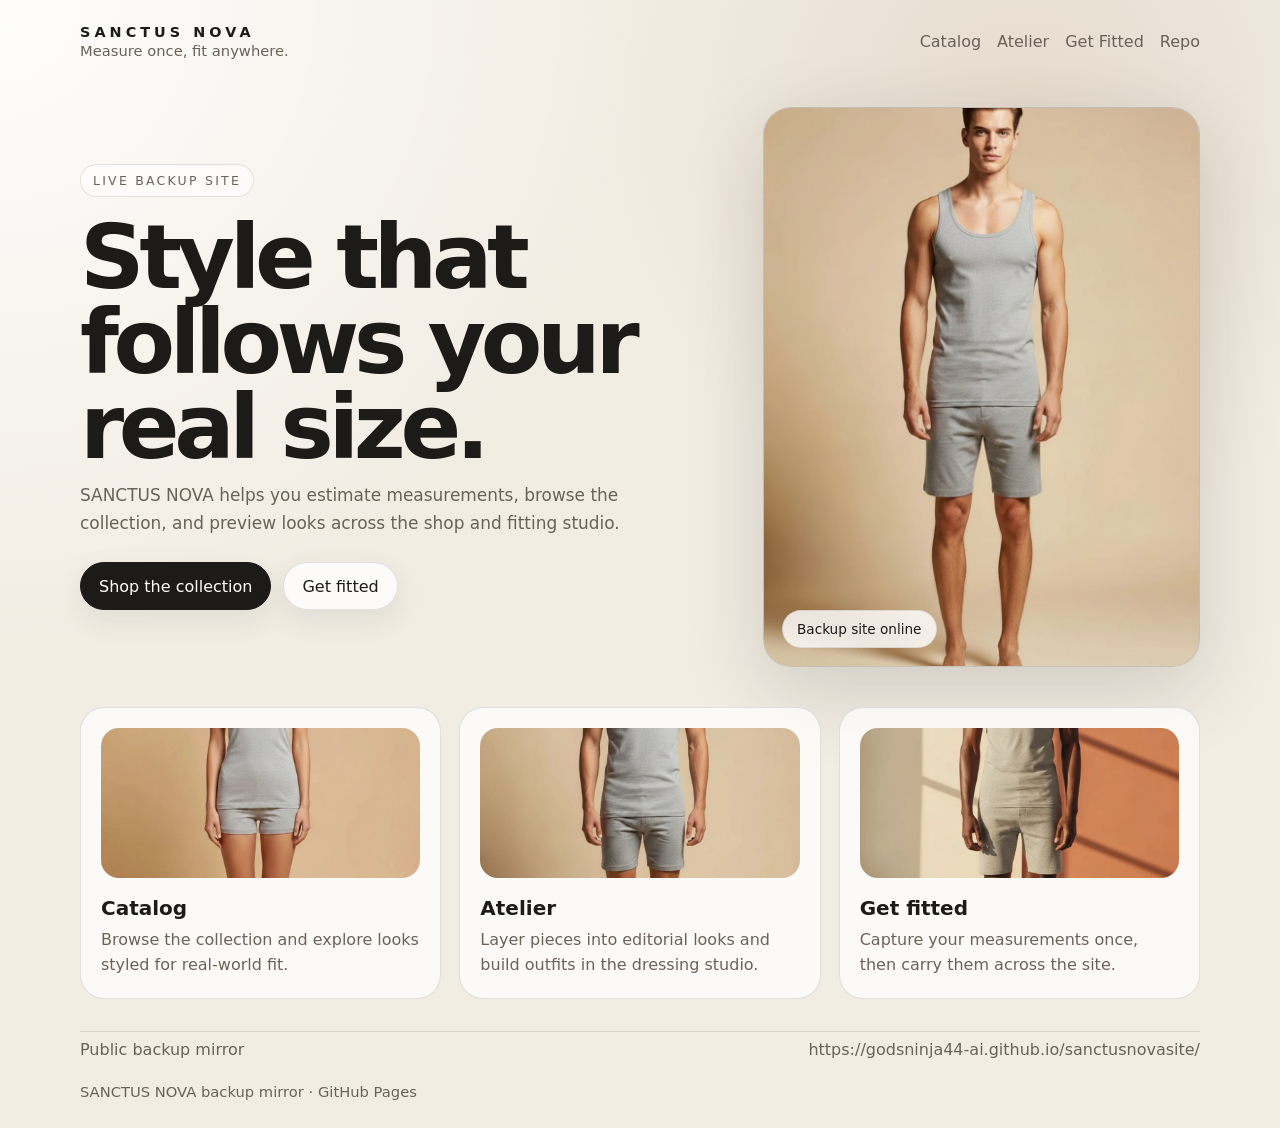
==== commit f376c6e2: "Replace router shell with static backup homepage" ====
--- a/index.html
+++ b/index.html
@@ -1,18 +1,247 @@
 <!doctype html>
 <html lang="en">
 <head>
-  <meta charset="UTF-8" />
-  <meta name="viewport" content="width=device-width, initial-scale=1.0" />
+  <meta charset="utf-8" />
+  <meta name="viewport" content="width=device-width, initial-scale=1" />
   <meta name="theme-color" content="#f2ede3" />
-  <meta name="description" content="Measure your body, find your real-world size, and dress your metaverse avatar." />
+  <meta name="description" content="SANCTUS NOVA — Measure once, fit anywhere." />
   <link rel="icon" type="image/svg+xml" href="./favicon.svg" />
   <link rel="apple-touch-icon" href="./apple-touch-icon.png" />
   <link rel="manifest" href="./manifest.webmanifest" />
-  <link rel="stylesheet" href="./assets/index-Cv3a4ioL.css" />
   <title>SANCTUS NOVA</title>
+  <style>
+    :root {
+      color-scheme: light;
+      --bg: #f2ede3;
+      --panel: rgba(255, 255, 255, 0.72);
+      --text: #1d1b18;
+      --muted: #6b6257;
+      --line: rgba(29, 27, 24, 0.12);
+      --accent: #8b5e34;
+    }
+    * { box-sizing: border-box; }
+    body {
+      margin: 0;
+      font-family: Inter, ui-sans-serif, system-ui, -apple-system, BlinkMacSystemFont, "Segoe UI", sans-serif;
+      background:
+        radial-gradient(circle at top left, rgba(255,255,255,0.92), transparent 38%),
+        radial-gradient(circle at 80% 10%, rgba(139,94,52,0.12), transparent 30%),
+        var(--bg);
+      color: var(--text);
+    }
+    a { color: inherit; text-decoration: none; }
+    .shell {
+      min-height: 100vh;
+      display: grid;
+      grid-template-rows: auto 1fr auto;
+    }
+    header, footer, .hero, .cards, .strip {
+      width: min(1120px, calc(100% - 32px));
+      margin: 0 auto;
+    }
+    header {
+      display: flex;
+      align-items: center;
+      justify-content: space-between;
+      padding: 24px 0;
+      gap: 16px;
+    }
+    .brand {
+      display: flex;
+      flex-direction: column;
+      gap: 2px;
+    }
+    .brand strong {
+      letter-spacing: 0.28em;
+      text-transform: uppercase;
+      font-size: 0.9rem;
+    }
+    .brand span { color: var(--muted); font-size: 0.92rem; }
+    nav { display: flex; gap: 16px; flex-wrap: wrap; color: var(--muted); }
+    nav a:hover { color: var(--text); }
+    .hero {
+      display: grid;
+      grid-template-columns: 1.2fr 0.8fr;
+      gap: 28px;
+      align-items: center;
+      padding: 24px 0 28px;
+    }
+    .hero-copy {
+      padding: 28px 0;
+    }
+    .eyebrow {
+      display: inline-flex;
+      align-items: center;
+      gap: 10px;
+      padding: 8px 12px;
+      border: 1px solid var(--line);
+      border-radius: 999px;
+      background: rgba(255,255,255,0.6);
+      color: var(--muted);
+      font-size: 0.78rem;
+      letter-spacing: 0.18em;
+      text-transform: uppercase;
+    }
+    h1 {
+      margin: 18px 0 12px;
+      font-size: clamp(3rem, 7vw, 6rem);
+      line-height: 0.95;
+      letter-spacing: -0.06em;
+    }
+    .lead {
+      max-width: 56ch;
+      color: var(--muted);
+      font-size: 1.06rem;
+      line-height: 1.65;
+      margin: 0 0 24px;
+    }
+    .actions { display: flex; gap: 12px; flex-wrap: wrap; }
+    .btn {
+      display: inline-flex;
+      align-items: center;
+      justify-content: center;
+      min-height: 48px;
+      padding: 0 18px;
+      border-radius: 999px;
+      border: 1px solid var(--line);
+      background: rgba(255,255,255,0.78);
+      box-shadow: 0 10px 30px rgba(29,27,24,0.08);
+    }
+    .btn.primary {
+      background: #1d1b18;
+      color: #fff;
+      border-color: #1d1b18;
+    }
+    .portrait {
+      position: relative;
+      min-height: 560px;
+      border-radius: 28px;
+      overflow: hidden;
+      border: 1px solid var(--line);
+      box-shadow: 0 24px 80px rgba(29,27,24,0.16);
+      background:
+        linear-gradient(180deg, rgba(255,255,255,0.18), rgba(255,255,255,0.08)),
+        #d8cfc2;
+    }
+    .portrait img {
+      position: absolute;
+      inset: 0;
+      width: 100%;
+      height: 100%;
+      object-fit: cover;
+    }
+    .badge {
+      position: absolute;
+      left: 18px;
+      bottom: 18px;
+      padding: 10px 14px;
+      border-radius: 999px;
+      background: rgba(255,255,255,0.82);
+      backdrop-filter: blur(12px);
+      border: 1px solid rgba(29,27,24,0.1);
+      font-size: 0.85rem;
+    }
+    .cards {
+      display: grid;
+      grid-template-columns: repeat(3, minmax(0, 1fr));
+      gap: 18px;
+      padding: 12px 0 32px;
+    }
+    .card {
+      min-height: 210px;
+      padding: 20px;
+      border: 1px solid var(--line);
+      border-radius: 24px;
+      background: var(--panel);
+      backdrop-filter: blur(12px);
+    }
+    .card h2 {
+      margin: 14px 0 8px;
+      font-size: 1.25rem;
+    }
+    .card p { margin: 0; color: var(--muted); line-height: 1.55; }
+    .strip {
+      display: flex;
+      justify-content: space-between;
+      gap: 16px;
+      padding: 8px 0 24px;
+      color: var(--muted);
+      border-top: 1px solid var(--line);
+    }
+    footer {
+      padding: 0 0 28px;
+      color: var(--muted);
+      font-size: 0.92rem;
+    }
+    @media (max-width: 900px) {
+      .hero, .cards { grid-template-columns: 1fr; }
+      .portrait { min-height: 420px; }
+      nav { justify-content: flex-start; }
+      .strip { flex-direction: column; }
+    }
+  </style>
 </head>
 <body>
-  <div id="root"></div>
-  <script type="module" src="./assets/index-Dd1TU__X.js"></script>
+  <div class="shell">
+    <header>
+      <div class="brand">
+        <strong>SANCTUS NOVA</strong>
+        <span>Measure once, fit anywhere.</span>
+      </div>
+      <nav>
+        <a href="#catalog">Catalog</a>
+        <a href="#atelier">Atelier</a>
+        <a href="#measure">Get Fitted</a>
+        <a href="https://github.com/godsninja44-ai/sanctusnovasite" target="_blank" rel="noreferrer">Repo</a>
+      </nav>
+    </header>
+
+    <main>
+      <section class="hero">
+        <div class="hero-copy">
+          <div class="eyebrow">Live backup site</div>
+          <h1>Style that follows your real size.</h1>
+          <p class="lead">
+            SANCTUS NOVA helps you estimate measurements, browse the collection, and preview looks across the shop and fitting studio.
+          </p>
+          <div class="actions">
+            <a class="btn primary" href="#catalog">Shop the collection</a>
+            <a class="btn" href="#measure">Get fitted</a>
+          </div>
+        </div>
+        <div class="portrait">
+          <img src="./assets/male-average-light-BfhPFPRw.webp" alt="Model preview" />
+          <div class="badge">Backup site online</div>
+        </div>
+      </section>
+
+      <section id="catalog" class="cards">
+        <article class="card">
+          <img src="./assets/female-average-light-B17q_Rer.webp" alt="" style="width:100%;height:150px;object-fit:cover;border-radius:18px;" />
+          <h2>Catalog</h2>
+          <p>Browse the collection and explore looks styled for real-world fit.</p>
+        </article>
+        <article id="atelier" class="card">
+          <img src="./assets/male-athletic-light-DM-bSaOq.webp" alt="" style="width:100%;height:150px;object-fit:cover;border-radius:18px;" />
+          <h2>Atelier</h2>
+          <p>Layer pieces into editorial looks and build outfits in the dressing studio.</p>
+        </article>
+        <article id="measure" class="card">
+          <img src="./assets/kwame-0-BOcv9Zts.webp" alt="" style="width:100%;height:150px;object-fit:cover;border-radius:18px;" />
+          <h2>Get fitted</h2>
+          <p>Capture your measurements once, then carry them across the site.</p>
+        </article>
+      </section>
+
+      <div class="strip">
+        <span>Public backup mirror</span>
+        <span><a href="https://godsninja44-ai.github.io/sanctusnovasite/">https://godsninja44-ai.github.io/sanctusnovasite/</a></span>
+      </div>
+    </main>
+
+    <footer>
+      SANCTUS NOVA backup mirror · GitHub Pages
+    </footer>
+  </div>
 </body>
 </html>
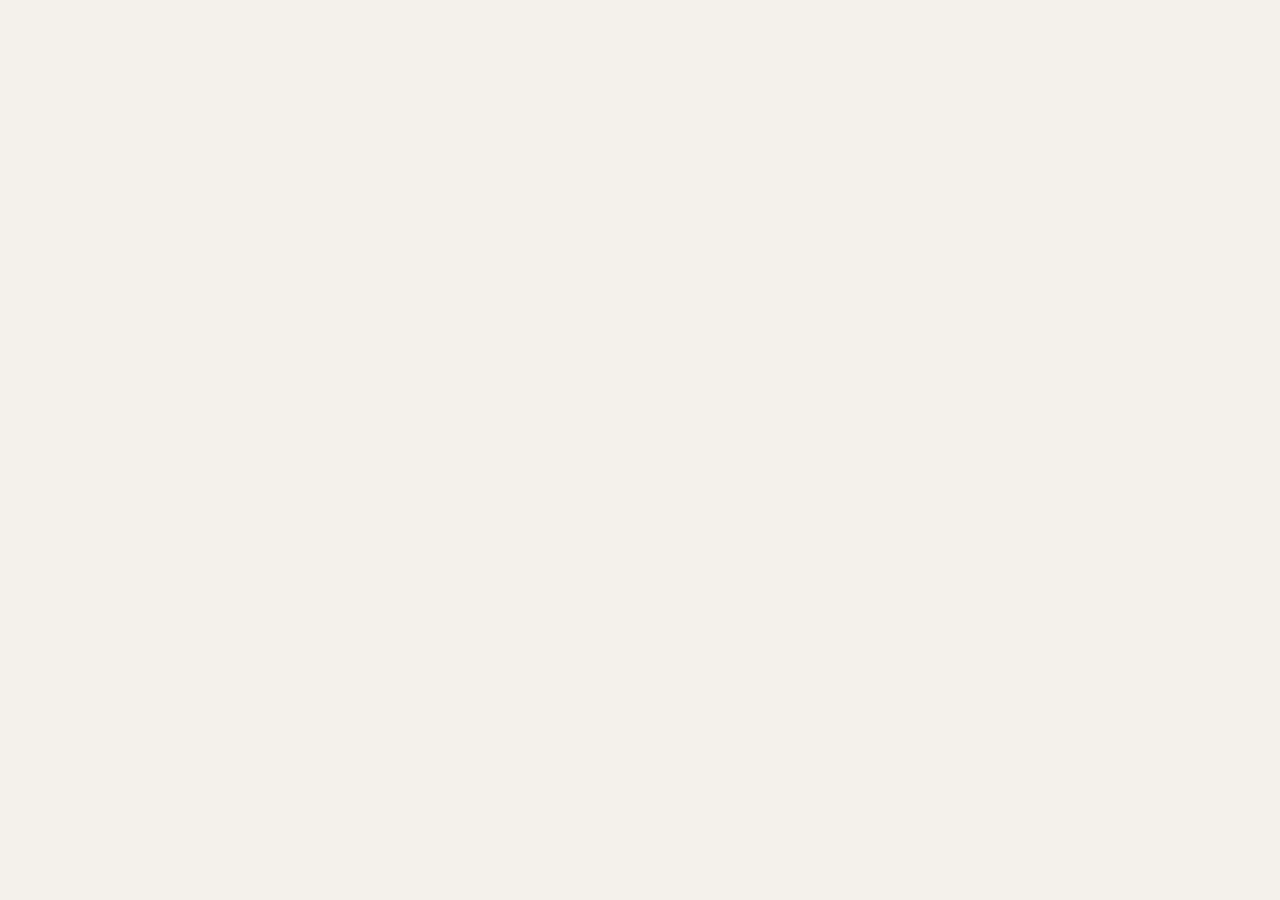
==== commit e2836b2c: "Restore app shell and fix Pages base path" ====
--- a/index.html
+++ b/index.html
@@ -1,247 +1,18 @@
 <!doctype html>
 <html lang="en">
 <head>
-  <meta charset="utf-8" />
-  <meta name="viewport" content="width=device-width, initial-scale=1" />
+  <meta charset="UTF-8" />
+  <meta name="viewport" content="width=device-width, initial-scale=1.0" />
   <meta name="theme-color" content="#f2ede3" />
-  <meta name="description" content="SANCTUS NOVA — Measure once, fit anywhere." />
+  <meta name="description" content="Measure your body, find your real-world size, and dress your metaverse avatar." />
   <link rel="icon" type="image/svg+xml" href="./favicon.svg" />
   <link rel="apple-touch-icon" href="./apple-touch-icon.png" />
   <link rel="manifest" href="./manifest.webmanifest" />
+  <link rel="stylesheet" href="./assets/index-Cv3a4ioL.css" />
   <title>SANCTUS NOVA</title>
-  <style>
-    :root {
-      color-scheme: light;
-      --bg: #f2ede3;
-      --panel: rgba(255, 255, 255, 0.72);
-      --text: #1d1b18;
-      --muted: #6b6257;
-      --line: rgba(29, 27, 24, 0.12);
-      --accent: #8b5e34;
-    }
-    * { box-sizing: border-box; }
-    body {
-      margin: 0;
-      font-family: Inter, ui-sans-serif, system-ui, -apple-system, BlinkMacSystemFont, "Segoe UI", sans-serif;
-      background:
-        radial-gradient(circle at top left, rgba(255,255,255,0.92), transparent 38%),
-        radial-gradient(circle at 80% 10%, rgba(139,94,52,0.12), transparent 30%),
-        var(--bg);
-      color: var(--text);
-    }
-    a { color: inherit; text-decoration: none; }
-    .shell {
-      min-height: 100vh;
-      display: grid;
-      grid-template-rows: auto 1fr auto;
-    }
-    header, footer, .hero, .cards, .strip {
-      width: min(1120px, calc(100% - 32px));
-      margin: 0 auto;
-    }
-    header {
-      display: flex;
-      align-items: center;
-      justify-content: space-between;
-      padding: 24px 0;
-      gap: 16px;
-    }
-    .brand {
-      display: flex;
-      flex-direction: column;
-      gap: 2px;
-    }
-    .brand strong {
-      letter-spacing: 0.28em;
-      text-transform: uppercase;
-      font-size: 0.9rem;
-    }
-    .brand span { color: var(--muted); font-size: 0.92rem; }
-    nav { display: flex; gap: 16px; flex-wrap: wrap; color: var(--muted); }
-    nav a:hover { color: var(--text); }
-    .hero {
-      display: grid;
-      grid-template-columns: 1.2fr 0.8fr;
-      gap: 28px;
-      align-items: center;
-      padding: 24px 0 28px;
-    }
-    .hero-copy {
-      padding: 28px 0;
-    }
-    .eyebrow {
-      display: inline-flex;
-      align-items: center;
-      gap: 10px;
-      padding: 8px 12px;
-      border: 1px solid var(--line);
-      border-radius: 999px;
-      background: rgba(255,255,255,0.6);
-      color: var(--muted);
-      font-size: 0.78rem;
-      letter-spacing: 0.18em;
-      text-transform: uppercase;
-    }
-    h1 {
-      margin: 18px 0 12px;
-      font-size: clamp(3rem, 7vw, 6rem);
-      line-height: 0.95;
-      letter-spacing: -0.06em;
-    }
-    .lead {
-      max-width: 56ch;
-      color: var(--muted);
-      font-size: 1.06rem;
-      line-height: 1.65;
-      margin: 0 0 24px;
-    }
-    .actions { display: flex; gap: 12px; flex-wrap: wrap; }
-    .btn {
-      display: inline-flex;
-      align-items: center;
-      justify-content: center;
-      min-height: 48px;
-      padding: 0 18px;
-      border-radius: 999px;
-      border: 1px solid var(--line);
-      background: rgba(255,255,255,0.78);
-      box-shadow: 0 10px 30px rgba(29,27,24,0.08);
-    }
-    .btn.primary {
-      background: #1d1b18;
-      color: #fff;
-      border-color: #1d1b18;
-    }
-    .portrait {
-      position: relative;
-      min-height: 560px;
-      border-radius: 28px;
-      overflow: hidden;
-      border: 1px solid var(--line);
-      box-shadow: 0 24px 80px rgba(29,27,24,0.16);
-      background:
-        linear-gradient(180deg, rgba(255,255,255,0.18), rgba(255,255,255,0.08)),
-        #d8cfc2;
-    }
-    .portrait img {
-      position: absolute;
-      inset: 0;
-      width: 100%;
-      height: 100%;
-      object-fit: cover;
-    }
-    .badge {
-      position: absolute;
-      left: 18px;
-      bottom: 18px;
-      padding: 10px 14px;
-      border-radius: 999px;
-      background: rgba(255,255,255,0.82);
-      backdrop-filter: blur(12px);
-      border: 1px solid rgba(29,27,24,0.1);
-      font-size: 0.85rem;
-    }
-    .cards {
-      display: grid;
-      grid-template-columns: repeat(3, minmax(0, 1fr));
-      gap: 18px;
-      padding: 12px 0 32px;
-    }
-    .card {
-      min-height: 210px;
-      padding: 20px;
-      border: 1px solid var(--line);
-      border-radius: 24px;
-      background: var(--panel);
-      backdrop-filter: blur(12px);
-    }
-    .card h2 {
-      margin: 14px 0 8px;
-      font-size: 1.25rem;
-    }
-    .card p { margin: 0; color: var(--muted); line-height: 1.55; }
-    .strip {
-      display: flex;
-      justify-content: space-between;
-      gap: 16px;
-      padding: 8px 0 24px;
-      color: var(--muted);
-      border-top: 1px solid var(--line);
-    }
-    footer {
-      padding: 0 0 28px;
-      color: var(--muted);
-      font-size: 0.92rem;
-    }
-    @media (max-width: 900px) {
-      .hero, .cards { grid-template-columns: 1fr; }
-      .portrait { min-height: 420px; }
-      nav { justify-content: flex-start; }
-      .strip { flex-direction: column; }
-    }
-  </style>
 </head>
 <body>
-  <div class="shell">
-    <header>
-      <div class="brand">
-        <strong>SANCTUS NOVA</strong>
-        <span>Measure once, fit anywhere.</span>
-      </div>
-      <nav>
-        <a href="#catalog">Catalog</a>
-        <a href="#atelier">Atelier</a>
-        <a href="#measure">Get Fitted</a>
-        <a href="https://github.com/godsninja44-ai/sanctusnovasite" target="_blank" rel="noreferrer">Repo</a>
-      </nav>
-    </header>
-
-    <main>
-      <section class="hero">
-        <div class="hero-copy">
-          <div class="eyebrow">Live backup site</div>
-          <h1>Style that follows your real size.</h1>
-          <p class="lead">
-            SANCTUS NOVA helps you estimate measurements, browse the collection, and preview looks across the shop and fitting studio.
-          </p>
-          <div class="actions">
-            <a class="btn primary" href="#catalog">Shop the collection</a>
-            <a class="btn" href="#measure">Get fitted</a>
-          </div>
-        </div>
-        <div class="portrait">
-          <img src="./assets/male-average-light-BfhPFPRw.webp" alt="Model preview" />
-          <div class="badge">Backup site online</div>
-        </div>
-      </section>
-
-      <section id="catalog" class="cards">
-        <article class="card">
-          <img src="./assets/female-average-light-B17q_Rer.webp" alt="" style="width:100%;height:150px;object-fit:cover;border-radius:18px;" />
-          <h2>Catalog</h2>
-          <p>Browse the collection and explore looks styled for real-world fit.</p>
-        </article>
-        <article id="atelier" class="card">
-          <img src="./assets/male-athletic-light-DM-bSaOq.webp" alt="" style="width:100%;height:150px;object-fit:cover;border-radius:18px;" />
-          <h2>Atelier</h2>
-          <p>Layer pieces into editorial looks and build outfits in the dressing studio.</p>
-        </article>
-        <article id="measure" class="card">
-          <img src="./assets/kwame-0-BOcv9Zts.webp" alt="" style="width:100%;height:150px;object-fit:cover;border-radius:18px;" />
-          <h2>Get fitted</h2>
-          <p>Capture your measurements once, then carry them across the site.</p>
-        </article>
-      </section>
-
-      <div class="strip">
-        <span>Public backup mirror</span>
-        <span><a href="https://godsninja44-ai.github.io/sanctusnovasite/">https://godsninja44-ai.github.io/sanctusnovasite/</a></span>
-      </div>
-    </main>
-
-    <footer>
-      SANCTUS NOVA backup mirror · GitHub Pages
-    </footer>
-  </div>
+  <div id="root"></div>
+  <script type="module" src="./assets/index-Dd1TU__X.js"></script>
 </body>
 </html>
--- a/assets/index-Cv3a4ioL.css
+++ b/assets/index-Cv3a4ioL.css
@@ -0,0 +1 @@
+@layer properties;@layer theme,base,clerk,components,utilities;@layer theme,base,components,utilities;@layer theme{:root,:host{--color-red-50: oklch(97.1% .013 17.38);--color-red-300: oklch(80.8% .114 19.571);--color-red-400: oklch(70.4% .191 22.216);--color-red-500: oklch(63.7% .237 25.331);--color-red-600: oklch(57.7% .245 27.325);--color-amber-600: oklch(66.6% .179 58.318);--color-gray-50: oklch(98.5% .002 247.839);--color-gray-600: oklch(44.6% .03 256.802);--color-gray-900: oklch(21% .034 264.665);--color-black: #000;--spacing: .25rem;--container-xs: 20rem;--container-sm: 24rem;--container-md: 28rem;--container-lg: 32rem;--container-xl: 36rem;--container-2xl: 42rem;--container-3xl: 48rem;--container-4xl: 56rem;--container-7xl: 80rem;--text-xs: .75rem;--text-xs--line-height: calc(1 / .75);--text-sm: .875rem;--text-sm--line-height: calc(1.25 / .875);--text-base: 1rem;--text-base--line-height: 1.5 ;--text-lg: 1.125rem;--text-lg--line-height: calc(1.75 / 1.125);--text-xl: 1.25rem;--text-xl--line-height: calc(1.75 / 1.25);--text-2xl: 1.5rem;--text-2xl--line-height: calc(2 / 1.5);--text-3xl: 1.875rem;--text-3xl--line-height: 1.2 ;--text-4xl: 2.25rem;--text-4xl--line-height: calc(2.5 / 2.25);--text-5xl: 3rem;--text-5xl--line-height: 1;--text-6xl: 3.75rem;--text-6xl--line-height: 1;--text-7xl: 4.5rem;--text-7xl--line-height: 1;--font-weight-normal: 400;--font-weight-medium: 500;--font-weight-semibold: 600;--font-weight-bold: 700;--tracking-tighter: -.05em;--tracking-tight: -.025em;--tracking-wide: .025em;--tracking-wider: .05em;--tracking-widest: .1em;--leading-tight: 1.25;--leading-snug: 1.375;--leading-normal: 1.5;--leading-relaxed: 1.625;--ease-in-out: cubic-bezier(.4, 0, .2, 1);--animate-spin: spin 1s linear infinite;--animate-pulse: pulse 2s cubic-bezier(.4, 0, .6, 1) infinite;--blur-sm: 8px;--blur-md: 12px;--blur-3xl: 64px;--aspect-video: 16 / 9;--default-transition-duration: .15s;--default-transition-timing-function: cubic-bezier(.4, 0, .2, 1);--default-font-family: "DM Sans", ui-sans-serif, system-ui, sans-serif;--default-mono-font-family: "IBM Plex Mono", Menlo, monospace;--color-border: hsl(var(--border))}}@layer base{*,:after,:before,::backdrop,::file-selector-button{box-sizing:border-box;margin:0;padding:0;border:0 solid}html,:host{line-height:1.5;-webkit-text-size-adjust:100%;tab-size:4;font-family:var(--default-font-family, ui-sans-serif, system-ui, sans-serif, "Apple Color Emoji", "Segoe UI Emoji", "Segoe UI Symbol", "Noto Color Emoji");font-feature-settings:var(--default-font-feature-settings, normal);font-variation-settings:var(--default-font-variation-settings, normal);-webkit-tap-highlight-color:transparent}hr{height:0;color:inherit;border-top-width:1px}abbr:where([title]){-webkit-text-decoration:underline dotted;text-decoration:underline dotted}h1,h2,h3,h4,h5,h6{font-size:inherit;font-weight:inherit}a{color:inherit;-webkit-text-decoration:inherit;text-decoration:inherit}b,strong{font-weight:bolder}code,kbd,samp,pre{font-family:var(--default-mono-font-family, ui-monospace, SFMono-Regular, Menlo, Monaco, Consolas, "Liberation Mono", "Courier New", monospace);font-feature-settings:var(--default-mono-font-feature-settings, normal);font-variation-settings:var(--default-mono-font-variation-settings, normal);font-size:1em}small{font-size:80%}sub,sup{font-size:75%;line-height:0;position:relative;vertical-align:baseline}sub{bottom:-.25em}sup{top:-.5em}table{text-indent:0;border-color:inherit;border-collapse:collapse}:-moz-focusring{outline:auto}progress{vertical-align:baseline}summary{display:list-item}ol,ul,menu{list-style:none}img,svg,video,canvas,audio,iframe,embed,object{display:block;vertical-align:middle}img,video{max-width:100%;height:auto}button,input,select,optgroup,textarea,::file-selector-button{font:inherit;font-feature-settings:inherit;font-variation-settings:inherit;letter-spacing:inherit;color:inherit;border-radius:0;background-color:transparent;opacity:1}:where(select:is([multiple],[size])) optgroup{font-weight:bolder}:where(select:is([multiple],[size])) optgroup option{padding-inline-start:20px}::file-selector-button{margin-inline-end:4px}::placeholder{opacity:1}@supports (not (-webkit-appearance: -apple-pay-button)) or (contain-intrinsic-size: 1px){::placeholder{color:currentcolor}@supports (color: color-mix(in lab,red,red)){::placeholder{color:color-mix(in oklab,currentcolor 50%,transparent)}}}textarea{resize:vertical}::-webkit-search-decoration{-webkit-appearance:none}::-webkit-date-and-time-value{min-height:1lh;text-align:inherit}::-webkit-datetime-edit{display:inline-flex}::-webkit-datetime-edit-fields-wrapper{padding:0}::-webkit-datetime-edit,::-webkit-datetime-edit-year-field,::-webkit-datetime-edit-month-field,::-webkit-datetime-edit-day-field,::-webkit-datetime-edit-hour-field,::-webkit-datetime-edit-minute-field,::-webkit-datetime-edit-second-field,::-webkit-datetime-edit-millisecond-field,::-webkit-datetime-edit-meridiem-field{padding-block:0}::-webkit-calendar-picker-indicator{line-height:1}:-moz-ui-invalid{box-shadow:none}button,input:where([type=button],[type=reset],[type=submit]),::file-selector-button{appearance:button}::-webkit-inner-spin-button,::-webkit-outer-spin-button{height:auto}[hidden]:where(:not([hidden=until-found])){display:none!important}}@layer utilities{.\@container\/field-group{container-type:inline-size;container-name:field-group}.pointer-events-auto{pointer-events:auto}.pointer-events-none{pointer-events:none}.invisible{visibility:hidden}.visible{visibility:visible}.sr-only{position:absolute;width:1px;height:1px;padding:0;margin:-1px;overflow:hidden;clip-path:inset(50%);white-space:nowrap;border-width:0}.absolute{position:absolute}.fixed{position:fixed}.relative{position:relative}.static{position:static}.sticky{position:sticky}.inset-0{inset:0}.inset-x-0{inset-inline:0}.inset-y-0{inset-block:0}.-top-1{top:calc(var(--spacing) * -1)}.-top-12{top:calc(var(--spacing) * -12)}.-top-16{top:calc(var(--spacing) * -16)}.-top-40{top:calc(var(--spacing) * -40)}.top-0{top:0}.top-1\.5{top:calc(var(--spacing) * 1.5)}.top-1\/2{top:50%}.top-2{top:calc(var(--spacing) * 2)}.top-3{top:calc(var(--spacing) * 3)}.top-3\.5{top:calc(var(--spacing) * 3.5)}.top-4{top:calc(var(--spacing) * 4)}.top-\[1px\]{top:1px}.top-\[50\%\]{top:50%}.top-\[60\%\]{top:60%}.top-full{top:100%}.-right-1{right:calc(var(--spacing) * -1)}.-right-10{right:calc(var(--spacing) * -10)}.-right-12{right:calc(var(--spacing) * -12)}.-right-16{right:calc(var(--spacing) * -16)}.-right-20{right:calc(var(--spacing) * -20)}.-right-40{right:calc(var(--spacing) * -40)}.right-0{right:0}.right-1{right:var(--spacing)}.right-1\.5{right:calc(var(--spacing) * 1.5)}.right-2{right:calc(var(--spacing) * 2)}.right-3{right:calc(var(--spacing) * 3)}.right-4{right:calc(var(--spacing) * 4)}.-bottom-10{bottom:calc(var(--spacing) * -10)}.-bottom-12{bottom:calc(var(--spacing) * -12)}.-bottom-20{bottom:calc(var(--spacing) * -20)}.bottom-0{bottom:0}.bottom-2{bottom:calc(var(--spacing) * 2)}.-left-12{left:calc(var(--spacing) * -12)}.-left-20{left:calc(var(--spacing) * -20)}.left-0{left:0}.left-1\.5{left:calc(var(--spacing) * 1.5)}.left-1\/2{left:50%}.left-2{left:calc(var(--spacing) * 2)}.left-3{left:calc(var(--spacing) * 3)}.left-4{left:calc(var(--spacing) * 4)}.left-\[5px\]{left:5px}.left-\[50\%\]{left:50%}.-z-10{z-index:-10}.z-10{z-index:10}.z-20{z-index:20}.z-30{z-index:30}.z-40{z-index:40}.z-50{z-index:50}.z-\[1\]{z-index:1}.z-\[100\]{z-index:100}.order-first{order:-9999}.order-last{order:9999}.\!m-0{margin:0!important}.-mx-1{margin-inline:calc(var(--spacing) * -1)}.mx-2{margin-inline:calc(var(--spacing) * 2)}.mx-3\.5{margin-inline:calc(var(--spacing) * 3.5)}.mx-4{margin-inline:calc(var(--spacing) * 4)}.mx-auto{margin-inline:auto}.-my-2{margin-block:calc(var(--spacing) * -2)}.my-0{margin-block:0}.my-0\.5{margin-block:calc(var(--spacing) * .5)}.my-1{margin-block:var(--spacing)}.-mt-0\.5{margin-top:calc(var(--spacing) * -.5)}.-mt-4{margin-top:calc(var(--spacing) * -4)}.mt-0\.5{margin-top:calc(var(--spacing) * .5)}.mt-1{margin-top:var(--spacing)}.mt-1\.5{margin-top:calc(var(--spacing) * 1.5)}.mt-2{margin-top:calc(var(--spacing) * 2)}.mt-3{margin-top:calc(var(--spacing) * 3)}.mt-4{margin-top:calc(var(--spacing) * 4)}.mt-5{margin-top:calc(var(--spacing) * 5)}.mt-6{margin-top:calc(var(--spacing) * 6)}.mt-8{margin-top:calc(var(--spacing) * 8)}.mt-10{margin-top:calc(var(--spacing) * 10)}.mt-16{margin-top:calc(var(--spacing) * 16)}.mt-24{margin-top:calc(var(--spacing) * 24)}.mt-auto{margin-top:auto}.mr-1{margin-right:var(--spacing)}.mr-1\.5{margin-right:calc(var(--spacing) * 1.5)}.mr-2{margin-right:calc(var(--spacing) * 2)}.mb-0\.5{margin-bottom:calc(var(--spacing) * .5)}.mb-1{margin-bottom:var(--spacing)}.mb-2{margin-bottom:calc(var(--spacing) * 2)}.mb-3{margin-bottom:calc(var(--spacing) * 3)}.mb-4{margin-bottom:calc(var(--spacing) * 4)}.mb-6{margin-bottom:calc(var(--spacing) * 6)}.mb-8{margin-bottom:calc(var(--spacing) * 8)}.mb-10{margin-bottom:calc(var(--spacing) * 10)}.mb-12{margin-bottom:calc(var(--spacing) * 12)}.-ml-4{margin-left:calc(var(--spacing) * -4)}.ml-1{margin-left:var(--spacing)}.ml-3{margin-left:calc(var(--spacing) * 3)}.ml-4{margin-left:calc(var(--spacing) * 4)}.ml-6{margin-left:calc(var(--spacing) * 6)}.ml-auto{margin-left:auto}.line-clamp-2{overflow:hidden;display:-webkit-box;-webkit-box-orient:vertical;-webkit-line-clamp:2}.block{display:block}.flex{display:flex}.grid{display:grid}.hidden{display:none}.inline{display:inline}.inline-block{display:inline-block}.inline-flex{display:inline-flex}.table{display:table}.aspect-\[3\/4\]{aspect-ratio:3/4}.aspect-\[4\/3\]{aspect-ratio:4/3}.aspect-\[4\/5\]{aspect-ratio:4/5}.aspect-square{aspect-ratio:1 / 1}.aspect-video{aspect-ratio:var(--aspect-video)}.size-4{width:calc(var(--spacing) * 4);height:calc(var(--spacing) * 4)}.size-6{width:calc(var(--spacing) * 6);height:calc(var(--spacing) * 6)}.size-8{width:calc(var(--spacing) * 8);height:calc(var(--spacing) * 8)}.size-10{width:calc(var(--spacing) * 10);height:calc(var(--spacing) * 10)}.size-\[--cell-size\]{width:--cell-size;height:--cell-size}.h-1\.5{height:calc(var(--spacing) * 1.5)}.h-2{height:calc(var(--spacing) * 2)}.h-2\.5{height:calc(var(--spacing) * 2.5)}.h-3{height:calc(var(--spacing) * 3)}.h-3\.5{height:calc(var(--spacing) * 3.5)}.h-4{height:calc(var(--spacing) * 4)}.h-5{height:calc(var(--spacing) * 5)}.h-6{height:calc(var(--spacing) * 6)}.h-7{height:calc(var(--spacing) * 7)}.h-8{height:calc(var(--spacing) * 8)}.h-9{height:calc(var(--spacing) * 9)}.h-10{height:calc(var(--spacing) * 10)}.h-11{height:calc(var(--spacing) * 11)}.h-12{height:calc(var(--spacing) * 12)}.h-14{height:calc(var(--spacing) * 14)}.h-16{height:calc(var(--spacing) * 16)}.h-24{height:calc(var(--spacing) * 24)}.h-28{height:calc(var(--spacing) * 28)}.h-32{height:calc(var(--spacing) * 32)}.h-40{height:calc(var(--spacing) * 40)}.h-64{height:calc(var(--spacing) * 64)}.h-\[--cell-size\]{height:--cell-size}.h-\[1px\]{height:1px}.h-\[18px\]{height:18px}.h-\[320px\]{height:320px}.h-\[400px\]{height:400px}.h-\[500px\]{height:500px}.h-\[600px\]{height:600px}.h-\[var\(--radix-navigation-menu-viewport-height\)\]{height:var(--radix-navigation-menu-viewport-height)}.h-\[var\(--radix-select-trigger-height\)\]{height:var(--radix-select-trigger-height)}.h-auto{height:auto}.h-full{height:100%}.h-px{height:1px}.h-screen{height:100vh}.h-svh{height:100svh}.max-h-\[--radix-context-menu-content-available-height\]{max-height:--radix-context-menu-content-available-height}.max-h-\[--radix-select-content-available-height\]{max-height:--radix-select-content-available-height}.max-h-\[300px\]{max-height:300px}.max-h-\[var\(--radix-dropdown-menu-content-available-height\)\]{max-height:var(--radix-dropdown-menu-content-available-height)}.max-h-screen{max-height:100vh}.min-h-0{min-height:0}.min-h-8{min-height:calc(var(--spacing) * 8)}.min-h-9{min-height:calc(var(--spacing) * 9)}.min-h-10{min-height:calc(var(--spacing) * 10)}.min-h-\[60px\]{min-height:60px}.min-h-\[100dvh\]{min-height:100dvh}.min-h-\[300px\]{min-height:300px}.min-h-\[800px\]{min-height:800px}.min-h-screen{min-height:100vh}.min-h-svh{min-height:100svh}.w-0{width:0}.w-1{width:var(--spacing)}.w-1\.5{width:calc(var(--spacing) * 1.5)}.w-1\/2{width:50%}.w-1\/3{width:calc(1 / 3 * 100%)}.w-1\/4{width:25%}.w-2{width:calc(var(--spacing) * 2)}.w-2\.5{width:calc(var(--spacing) * 2.5)}.w-2\/3{width:calc(2 / 3 * 100%)}.w-3{width:calc(var(--spacing) * 3)}.w-3\.5{width:calc(var(--spacing) * 3.5)}.w-3\/4{width:75%}.w-4{width:calc(var(--spacing) * 4)}.w-4\/5{width:80%}.w-5{width:calc(var(--spacing) * 5)}.w-6{width:calc(var(--spacing) * 6)}.w-7{width:calc(var(--spacing) * 7)}.w-8{width:calc(var(--spacing) * 8)}.w-9{width:calc(var(--spacing) * 9)}.w-10{width:calc(var(--spacing) * 10)}.w-12{width:calc(var(--spacing) * 12)}.w-14{width:calc(var(--spacing) * 14)}.w-16{width:calc(var(--spacing) * 16)}.w-20{width:calc(var(--spacing) * 20)}.w-28{width:calc(var(--spacing) * 28)}.w-32{width:calc(var(--spacing) * 32)}.w-40{width:calc(var(--spacing) * 40)}.w-64{width:calc(var(--spacing) * 64)}.w-72{width:calc(var(--spacing) * 72)}.w-\[--cell-size\]{width:--cell-size}.w-\[1px\]{width:1px}.w-\[18px\]{width:18px}.w-\[100px\]{width:100px}.w-\[440px\]{width:440px}.w-\[600px\]{width:600px}.w-\[var\(--sidebar-width\)\]{width:var(--sidebar-width)}.w-auto{width:auto}.w-fit{width:fit-content}.w-full{width:100%}.w-max{width:max-content}.w-px{width:1px}.max-w-2xl{max-width:var(--container-2xl)}.max-w-3xl{max-width:var(--container-3xl)}.max-w-4xl{max-width:var(--container-4xl)}.max-w-7xl{max-width:var(--container-7xl)}.max-w-\[48px\]{max-width:48px}.max-w-\[var\(--skeleton-width\)\]{max-width:var(--skeleton-width)}.max-w-full{max-width:100%}.max-w-lg{max-width:var(--container-lg)}.max-w-max{max-width:max-content}.max-w-md{max-width:var(--container-md)}.max-w-sm{max-width:var(--container-sm)}.max-w-xl{max-width:var(--container-xl)}.max-w-xs{max-width:var(--container-xs)}.min-w-0{min-width:0}.min-w-5{min-width:calc(var(--spacing) * 5)}.min-w-8{min-width:calc(var(--spacing) * 8)}.min-w-9{min-width:calc(var(--spacing) * 9)}.min-w-10{min-width:calc(var(--spacing) * 10)}.min-w-\[--cell-size\]{min-width:--cell-size}.min-w-\[2\.5rem\]{min-width:2.5rem}.min-w-\[2\.75rem\]{min-width:2.75rem}.min-w-\[8rem\]{min-width:8rem}.min-w-\[12rem\]{min-width:12rem}.min-w-\[var\(--radix-select-trigger-width\)\]{min-width:var(--radix-select-trigger-width)}.flex-1{flex:1}.flex-shrink{flex-shrink:1}.shrink-0{flex-shrink:0}.grow{flex-grow:1}.grow-0{flex-grow:0}.basis-full{flex-basis:100%}.caption-bottom{caption-side:bottom}.border-collapse{border-collapse:collapse}.origin-\[--radix-context-menu-content-transform-origin\]{transform-origin:--radix-context-menu-content-transform-origin}.origin-\[--radix-dropdown-menu-content-transform-origin\]{transform-origin:--radix-dropdown-menu-content-transform-origin}.origin-\[--radix-hover-card-content-transform-origin\]{transform-origin:--radix-hover-card-content-transform-origin}.origin-\[--radix-menubar-content-transform-origin\]{transform-origin:--radix-menubar-content-transform-origin}.origin-\[--radix-popover-content-transform-origin\]{transform-origin:--radix-popover-content-transform-origin}.origin-\[--radix-select-content-transform-origin\]{transform-origin:--radix-select-content-transform-origin}.origin-\[--radix-tooltip-content-transform-origin\]{transform-origin:--radix-tooltip-content-transform-origin}.-translate-x-1\/2{--tw-translate-x: -50% ;translate:var(--tw-translate-x) var(--tw-translate-y)}.-translate-x-px{--tw-translate-x: -1px;translate:var(--tw-translate-x) var(--tw-translate-y)}.translate-x-1{--tw-translate-x: var(--spacing);translate:var(--tw-translate-x) var(--tw-translate-y)}.translate-x-2{--tw-translate-x: calc(var(--spacing) * 2);translate:var(--tw-translate-x) var(--tw-translate-y)}.translate-x-\[-50\%\]{--tw-translate-x: -50%;translate:var(--tw-translate-x) var(--tw-translate-y)}.translate-x-px{--tw-translate-x: 1px;translate:var(--tw-translate-x) var(--tw-translate-y)}.-translate-y-1\/2{--tw-translate-y: -50% ;translate:var(--tw-translate-x) var(--tw-translate-y)}.translate-y-\[-50\%\]{--tw-translate-y: -50%;translate:var(--tw-translate-x) var(--tw-translate-y)}.scale-0{--tw-scale-x: 0%;--tw-scale-y: 0%;--tw-scale-z: 0%;scale:var(--tw-scale-x) var(--tw-scale-y)}.scale-100{--tw-scale-x: 100%;--tw-scale-y: 100%;--tw-scale-z: 100%;scale:var(--tw-scale-x) var(--tw-scale-y)}.scale-110{--tw-scale-x: 110%;--tw-scale-y: 110%;--tw-scale-z: 110%;scale:var(--tw-scale-x) var(--tw-scale-y)}.rotate-45{rotate:45deg}.rotate-90{rotate:90deg}.transform{transform:var(--tw-rotate-x,) var(--tw-rotate-y,) var(--tw-rotate-z,) var(--tw-skew-x,) var(--tw-skew-y,)}.animate-caret-blink{animation:caret-blink 1.25s ease-out infinite}.animate-fade-in-up{animation:fade-in-up .6s cubic-bezier(.16,1,.3,1) forwards}.animate-in{animation:enter var(--tw-animation-duration,var(--tw-duration,.15s))var(--tw-ease,ease)var(--tw-animation-delay,0s)var(--tw-animation-iteration-count,1)var(--tw-animation-direction,normal)var(--tw-animation-fill-mode,none)}.animate-pulse{animation:var(--animate-pulse)}.animate-spin{animation:var(--animate-spin)}.animate-stagger-1{animation:fade-in-up .6s cubic-bezier(.16,1,.3,1) .1s forwards}.animate-stagger-2{animation:fade-in-up .6s cubic-bezier(.16,1,.3,1) .2s forwards}.animate-stagger-3{animation:fade-in-up .6s cubic-bezier(.16,1,.3,1) .3s forwards}.animate-stagger-4{animation:fade-in-up .6s cubic-bezier(.16,1,.3,1) .4s forwards}.cursor-default{cursor:default}.cursor-pointer{cursor:pointer}.cursor-text{cursor:text}.touch-none{touch-action:none}.resize-none{resize:none}.scroll-mt-8{scroll-margin-top:calc(var(--spacing) * 8)}.list-outside{list-style-position:outside}.list-decimal{list-style-type:decimal}.list-disc{list-style-type:disc}.list-none{list-style-type:none}.grid-cols-1{grid-template-columns:repeat(1,minmax(0,1fr))}.grid-cols-2{grid-template-columns:repeat(2,minmax(0,1fr))}.grid-cols-4{grid-template-columns:repeat(4,minmax(0,1fr))}.flex-col{flex-direction:column}.flex-col-reverse{flex-direction:column-reverse}.flex-row{flex-direction:row}.flex-wrap{flex-wrap:wrap}.place-content-center{place-content:center}.items-baseline{align-items:baseline}.items-center{align-items:center}.items-end{align-items:flex-end}.items-start{align-items:flex-start}.items-stretch{align-items:stretch}.justify-between{justify-content:space-between}.justify-center{justify-content:center}.justify-start{justify-content:flex-start}.gap-0{gap:0}.gap-1{gap:var(--spacing)}.gap-1\.5{gap:calc(var(--spacing) * 1.5)}.gap-2{gap:calc(var(--spacing) * 2)}.gap-2\.5{gap:calc(var(--spacing) * 2.5)}.gap-3{gap:calc(var(--spacing) * 3)}.gap-4{gap:calc(var(--spacing) * 4)}.gap-5{gap:calc(var(--spacing) * 5)}.gap-6{gap:calc(var(--spacing) * 6)}.gap-7{gap:calc(var(--spacing) * 7)}.gap-8{gap:calc(var(--spacing) * 8)}.gap-10{gap:calc(var(--spacing) * 10)}.gap-12{gap:calc(var(--spacing) * 12)}:where(.space-y-0\.5>:not(:last-child)){--tw-space-y-reverse: 0;margin-block-start:calc(calc(var(--spacing) * .5) * var(--tw-space-y-reverse));margin-block-end:calc(calc(var(--spacing) * .5) * calc(1 - var(--tw-space-y-reverse)))}:where(.space-y-1>:not(:last-child)){--tw-space-y-reverse: 0;margin-block-start:calc(var(--spacing) * var(--tw-space-y-reverse));margin-block-end:calc(var(--spacing) * calc(1 - var(--tw-space-y-reverse)))}:where(.space-y-1\.5>:not(:last-child)){--tw-space-y-reverse: 0;margin-block-start:calc(calc(var(--spacing) * 1.5) * var(--tw-space-y-reverse));margin-block-end:calc(calc(var(--spacing) * 1.5) * calc(1 - var(--tw-space-y-reverse)))}:where(.space-y-2>:not(:last-child)){--tw-space-y-reverse: 0;margin-block-start:calc(calc(var(--spacing) * 2) * var(--tw-space-y-reverse));margin-block-end:calc(calc(var(--spacing) * 2) * calc(1 - var(--tw-space-y-reverse)))}:where(.space-y-3>:not(:last-child)){--tw-space-y-reverse: 0;margin-block-start:calc(calc(var(--spacing) * 3) * var(--tw-space-y-reverse));margin-block-end:calc(calc(var(--spacing) * 3) * calc(1 - var(--tw-space-y-reverse)))}:where(.space-y-4>:not(:last-child)){--tw-space-y-reverse: 0;margin-block-start:calc(calc(var(--spacing) * 4) * var(--tw-space-y-reverse));margin-block-end:calc(calc(var(--spacing) * 4) * calc(1 - var(--tw-space-y-reverse)))}:where(.space-y-5>:not(:last-child)){--tw-space-y-reverse: 0;margin-block-start:calc(calc(var(--spacing) * 5) * var(--tw-space-y-reverse));margin-block-end:calc(calc(var(--spacing) * 5) * calc(1 - var(--tw-space-y-reverse)))}:where(.space-y-6>:not(:last-child)){--tw-space-y-reverse: 0;margin-block-start:calc(calc(var(--spacing) * 6) * var(--tw-space-y-reverse));margin-block-end:calc(calc(var(--spacing) * 6) * calc(1 - var(--tw-space-y-reverse)))}:where(.space-y-8>:not(:last-child)){--tw-space-y-reverse: 0;margin-block-start:calc(calc(var(--spacing) * 8) * var(--tw-space-y-reverse));margin-block-end:calc(calc(var(--spacing) * 8) * calc(1 - var(--tw-space-y-reverse)))}:where(.space-y-10>:not(:last-child)){--tw-space-y-reverse: 0;margin-block-start:calc(calc(var(--spacing) * 10) * var(--tw-space-y-reverse));margin-block-end:calc(calc(var(--spacing) * 10) * calc(1 - var(--tw-space-y-reverse)))}:where(.space-y-12>:not(:last-child)){--tw-space-y-reverse: 0;margin-block-start:calc(calc(var(--spacing) * 12) * var(--tw-space-y-reverse));margin-block-end:calc(calc(var(--spacing) * 12) * calc(1 - var(--tw-space-y-reverse)))}:where(.space-y-16>:not(:last-child)){--tw-space-y-reverse: 0;margin-block-start:calc(calc(var(--spacing) * 16) * var(--tw-space-y-reverse));margin-block-end:calc(calc(var(--spacing) * 16) * calc(1 - var(--tw-space-y-reverse)))}:where(.space-y-20>:not(:last-child)){--tw-space-y-reverse: 0;margin-block-start:calc(calc(var(--spacing) * 20) * var(--tw-space-y-reverse));margin-block-end:calc(calc(var(--spacing) * 20) * calc(1 - var(--tw-space-y-reverse)))}.gap-x-12{column-gap:calc(var(--spacing) * 12)}:where(.space-x-1>:not(:last-child)){--tw-space-x-reverse: 0;margin-inline-start:calc(var(--spacing) * var(--tw-space-x-reverse));margin-inline-end:calc(var(--spacing) * calc(1 - var(--tw-space-x-reverse)))}:where(.space-x-4>:not(:last-child)){--tw-space-x-reverse: 0;margin-inline-start:calc(calc(var(--spacing) * 4) * var(--tw-space-x-reverse));margin-inline-end:calc(calc(var(--spacing) * 4) * calc(1 - var(--tw-space-x-reverse)))}.gap-y-4{row-gap:calc(var(--spacing) * 4)}:where(.divide-y>:not(:last-child)){--tw-divide-y-reverse: 0;border-bottom-style:var(--tw-border-style);border-top-style:var(--tw-border-style);border-top-width:calc(1px * var(--tw-divide-y-reverse));border-bottom-width:calc(1px * calc(1 - var(--tw-divide-y-reverse)))}:where(.divide-border>:not(:last-child)){border-color:hsl(var(--border))}.self-stretch{align-self:stretch}.truncate{overflow:hidden;text-overflow:ellipsis;white-space:nowrap}.overflow-auto{overflow:auto}.overflow-hidden{overflow:hidden}.overflow-x-auto{overflow-x:auto}.overflow-x-hidden{overflow-x:hidden}.overflow-y-auto{overflow-y:auto}.\!rounded-none{border-radius:0!important}.rounded-\[2px\]{border-radius:2px}.rounded-\[calc\(var\(--radius\)-5px\)\]{border-radius:calc(var(--radius) - 5px)}.rounded-\[inherit\]{border-radius:inherit}.rounded-full{border-radius:calc(infinity * 1px)}.rounded-lg,.rounded-md,.rounded-none,.rounded-sm,.rounded-xl{border-radius:0}.rounded-t-\[10px\]{border-top-left-radius:10px;border-top-right-radius:10px}.rounded-l-md{border-top-left-radius:0;border-bottom-left-radius:0}.rounded-tl-sm{border-top-left-radius:0}.rounded-r-md{border-top-right-radius:0;border-bottom-right-radius:0}.\!border-0{border-style:var(--tw-border-style)!important;border-width:0px!important}.border{border-style:var(--tw-border-style);border-width:1px}.border-0{border-style:var(--tw-border-style);border-width:0px}.border-2{border-style:var(--tw-border-style);border-width:2px}.border-\[1\.5px\]{border-style:var(--tw-border-style);border-width:1.5px}.border-y{border-block-style:var(--tw-border-style);border-block-width:1px}.border-t{border-top-style:var(--tw-border-style);border-top-width:1px}.border-r{border-right-style:var(--tw-border-style);border-right-width:1px}.border-b{border-bottom-style:var(--tw-border-style);border-bottom-width:1px}.border-l{border-left-style:var(--tw-border-style);border-left-width:1px}.border-l-2{border-left-style:var(--tw-border-style);border-left-width:2px}.border-dashed{--tw-border-style: dashed;border-style:dashed}.\[border-color\:var\(--badge-outline\)\]{border-color:var(--badge-outline)}.\[border-color\:var\(--button-outline\)\]{border-color:var(--button-outline)}.border-\[--color-border\]{border-color:--color-border}.border-\[hsl\(35_16\%_82\%\)\]{border-color:#d8d2ca}.border-background\/20{border-color:hsl(var(--background))}@supports (color: color-mix(in lab,red,red)){.border-background\/20{border-color:color-mix(in oklab,hsl(var(--background)) 20%,transparent)}}.border-background\/25{border-color:hsl(var(--background))}@supports (color: color-mix(in lab,red,red)){.border-background\/25{border-color:color-mix(in oklab,hsl(var(--background)) 25%,transparent)}}.border-border{border-color:hsl(var(--border))}.border-border\/50{border-color:hsl(var(--border))}@supports (color: color-mix(in lab,red,red)){.border-border\/50{border-color:color-mix(in oklab,hsl(var(--border)) 50%,transparent)}}.border-border\/60{border-color:hsl(var(--border))}@supports (color: color-mix(in lab,red,red)){.border-border\/60{border-color:color-mix(in oklab,hsl(var(--border)) 60%,transparent)}}.border-destructive{border-color:hsl(var(--destructive))}.border-destructive-border{border-color:var(--destructive-border)}.border-destructive\/40{border-color:hsl(var(--destructive))}@supports (color: color-mix(in lab,red,red)){.border-destructive\/40{border-color:color-mix(in oklab,hsl(var(--destructive)) 40%,transparent)}}.border-destructive\/50{border-color:hsl(var(--destructive))}@supports (color: color-mix(in lab,red,red)){.border-destructive\/50{border-color:color-mix(in oklab,hsl(var(--destructive)) 50%,transparent)}}.border-foreground{border-color:hsl(var(--foreground))}.border-input{border-color:hsl(var(--input))}.border-primary{border-color:hsl(var(--primary))}.border-primary-border{border-color:var(--primary-border)}.border-primary\/30{border-color:hsl(var(--primary))}@supports (color: color-mix(in lab,red,red)){.border-primary\/30{border-color:color-mix(in oklab,hsl(var(--primary)) 30%,transparent)}}.border-primary\/40{border-color:hsl(var(--primary))}@supports (color: color-mix(in lab,red,red)){.border-primary\/40{border-color:color-mix(in oklab,hsl(var(--primary)) 40%,transparent)}}.border-primary\/50{border-color:hsl(var(--primary))}@supports (color: color-mix(in lab,red,red)){.border-primary\/50{border-color:color-mix(in oklab,hsl(var(--primary)) 50%,transparent)}}.border-secondary-border{border-color:var(--secondary-border)}.border-sidebar-border{border-color:hsl(var(--sidebar-border))}.border-transparent{border-color:transparent}.border-t-transparent{border-top-color:transparent}.border-l-transparent{border-left-color:transparent}.\!bg-transparent{background-color:transparent!important}.bg-\[--color-bg\]{background-color:--color-bg}.bg-\[hsl\(35_16\%_82\%\)\]{background-color:#d8d2ca}.bg-\[hsl\(40_33\%_97\%\)\]{background-color:#faf8f5}.bg-\[hsl\(40_33\%_99\%\)\]{background-color:#fdfdfc}.bg-\[hsl\(351_55\%_27\%\)\]{background-color:#6b1f2a}.bg-accent{background-color:hsl(var(--accent))}.bg-background{background-color:hsl(var(--background))}.bg-background\/20{background-color:hsl(var(--background))}@supports (color: color-mix(in lab,red,red)){.bg-background\/20{background-color:color-mix(in oklab,hsl(var(--background)) 20%,transparent)}}.bg-background\/85{background-color:hsl(var(--background))}@supports (color: color-mix(in lab,red,red)){.bg-background\/85{background-color:color-mix(in oklab,hsl(var(--background)) 85%,transparent)}}.bg-background\/90{background-color:hsl(var(--background))}@supports (color: color-mix(in lab,red,red)){.bg-background\/90{background-color:color-mix(in oklab,hsl(var(--background)) 90%,transparent)}}.bg-black\/80{background-color:color-mix(in srgb,#000 80%,transparent)}@supports (color: color-mix(in lab,red,red)){.bg-black\/80{background-color:color-mix(in oklab,var(--color-black) 80%,transparent)}}.bg-border{background-color:hsl(var(--border))}.bg-border\/50{background-color:hsl(var(--border))}@supports (color: color-mix(in lab,red,red)){.bg-border\/50{background-color:color-mix(in oklab,hsl(var(--border)) 50%,transparent)}}.bg-card{background-color:hsl(var(--card))}.bg-card\/80{background-color:hsl(var(--card))}@supports (color: color-mix(in lab,red,red)){.bg-card\/80{background-color:color-mix(in oklab,hsl(var(--card)) 80%,transparent)}}.bg-card\/95{background-color:hsl(var(--card))}@supports (color: color-mix(in lab,red,red)){.bg-card\/95{background-color:color-mix(in oklab,hsl(var(--card)) 95%,transparent)}}.bg-destructive{background-color:hsl(var(--destructive))}.bg-destructive\/5{background-color:hsl(var(--destructive))}@supports (color: color-mix(in lab,red,red)){.bg-destructive\/5{background-color:color-mix(in oklab,hsl(var(--destructive)) 5%,transparent)}}.bg-foreground{background-color:hsl(var(--foreground))}.bg-foreground\/5{background-color:hsl(var(--foreground))}@supports (color: color-mix(in lab,red,red)){.bg-foreground\/5{background-color:color-mix(in oklab,hsl(var(--foreground)) 5%,transparent)}}.bg-foreground\/20{background-color:hsl(var(--foreground))}@supports (color: color-mix(in lab,red,red)){.bg-foreground\/20{background-color:color-mix(in oklab,hsl(var(--foreground)) 20%,transparent)}}.bg-foreground\/90{background-color:hsl(var(--foreground))}@supports (color: color-mix(in lab,red,red)){.bg-foreground\/90{background-color:color-mix(in oklab,hsl(var(--foreground)) 90%,transparent)}}.bg-gray-50{background-color:var(--color-gray-50)}.bg-input{background-color:hsl(var(--input))}.bg-muted{background-color:hsl(var(--muted))}.bg-muted\/50{background-color:hsl(var(--muted))}@supports (color: color-mix(in lab,red,red)){.bg-muted\/50{background-color:color-mix(in oklab,hsl(var(--muted)) 50%,transparent)}}.bg-popover{background-color:hsl(var(--popover))}.bg-primary{background-color:hsl(var(--primary))}.bg-primary\/5{background-color:hsl(var(--primary))}@supports (color: color-mix(in lab,red,red)){.bg-primary\/5{background-color:color-mix(in oklab,hsl(var(--primary)) 5%,transparent)}}.bg-primary\/10{background-color:hsl(var(--primary))}@supports (color: color-mix(in lab,red,red)){.bg-primary\/10{background-color:color-mix(in oklab,hsl(var(--primary)) 10%,transparent)}}.bg-primary\/20{background-color:hsl(var(--primary))}@supports (color: color-mix(in lab,red,red)){.bg-primary\/20{background-color:color-mix(in oklab,hsl(var(--primary)) 20%,transparent)}}.bg-primary\/30{background-color:hsl(var(--primary))}@supports (color: color-mix(in lab,red,red)){.bg-primary\/30{background-color:color-mix(in oklab,hsl(var(--primary)) 30%,transparent)}}.bg-secondary{background-color:hsl(var(--secondary))}.bg-secondary\/30{background-color:hsl(var(--secondary))}@supports (color: color-mix(in lab,red,red)){.bg-secondary\/30{background-color:color-mix(in oklab,hsl(var(--secondary)) 30%,transparent)}}.bg-sidebar{background-color:hsl(var(--sidebar))}.bg-sidebar-border{background-color:hsl(var(--sidebar-border))}.bg-transparent{background-color:transparent}.bg-gradient-to-t{--tw-gradient-position: to top in oklab;background-image:linear-gradient(var(--tw-gradient-stops))}.from-background\/95{--tw-gradient-from: hsl(var(--background));--tw-gradient-stops: var(--tw-gradient-via-stops, var(--tw-gradient-position), var(--tw-gradient-from) var(--tw-gradient-from-position), var(--tw-gradient-to) var(--tw-gradient-to-position))}@supports (color: color-mix(in lab,red,red)){.from-background\/95{--tw-gradient-from: color-mix(in oklab, hsl(var(--background)) 95%, transparent)}}.via-background\/50{--tw-gradient-via: hsl(var(--background));--tw-gradient-via-stops: var(--tw-gradient-position), var(--tw-gradient-from) var(--tw-gradient-from-position), var(--tw-gradient-via) var(--tw-gradient-via-position), var(--tw-gradient-to) var(--tw-gradient-to-position);--tw-gradient-stops: var(--tw-gradient-via-stops)}@supports (color: color-mix(in lab,red,red)){.via-background\/50{--tw-gradient-via: color-mix(in oklab, hsl(var(--background)) 50%, transparent)}}.to-transparent{--tw-gradient-to: transparent;--tw-gradient-stops: var(--tw-gradient-via-stops, var(--tw-gradient-position), var(--tw-gradient-from) var(--tw-gradient-from-position), var(--tw-gradient-to) var(--tw-gradient-to-position))}.fill-current{fill:currentcolor}.fill-primary{fill:hsl(var(--primary))}.object-contain{object-fit:contain}.object-cover{object-fit:cover}.object-center{object-position:center}.object-top{object-position:top}.p-0{padding:0}.p-1{padding:var(--spacing)}.p-2{padding:calc(var(--spacing) * 2)}.p-3{padding:calc(var(--spacing) * 3)}.p-4{padding:calc(var(--spacing) * 4)}.p-6{padding:calc(var(--spacing) * 6)}.p-8{padding:calc(var(--spacing) * 8)}.p-10{padding:calc(var(--spacing) * 10)}.p-\[1px\]{padding:1px}.px-0{padding-inline:0}.px-0\.5{padding-inline:calc(var(--spacing) * .5)}.px-1{padding-inline:var(--spacing)}.px-1\.5{padding-inline:calc(var(--spacing) * 1.5)}.px-2{padding-inline:calc(var(--spacing) * 2)}.px-2\.5{padding-inline:calc(var(--spacing) * 2.5)}.px-3{padding-inline:calc(var(--spacing) * 3)}.px-4{padding-inline:calc(var(--spacing) * 4)}.px-5{padding-inline:calc(var(--spacing) * 5)}.px-6{padding-inline:calc(var(--spacing) * 6)}.px-8{padding-inline:calc(var(--spacing) * 8)}.px-10{padding-inline:calc(var(--spacing) * 10)}.px-\[--cell-size\]{padding-inline:--cell-size}.py-0\.5{padding-block:calc(var(--spacing) * .5)}.py-1{padding-block:var(--spacing)}.py-1\.5{padding-block:calc(var(--spacing) * 1.5)}.py-2{padding-block:calc(var(--spacing) * 2)}.py-2\.5{padding-block:calc(var(--spacing) * 2.5)}.py-3{padding-block:calc(var(--spacing) * 3)}.py-4{padding-block:calc(var(--spacing) * 4)}.py-5{padding-block:calc(var(--spacing) * 5)}.py-6{padding-block:calc(var(--spacing) * 6)}.py-8{padding-block:calc(var(--spacing) * 8)}.py-10{padding-block:calc(var(--spacing) * 10)}.py-12{padding-block:calc(var(--spacing) * 12)}.py-16{padding-block:calc(var(--spacing) * 16)}.py-20{padding-block:calc(var(--spacing) * 20)}.py-24{padding-block:calc(var(--spacing) * 24)}.pt-0{padding-top:0}.pt-1{padding-top:var(--spacing)}.pt-2{padding-top:calc(var(--spacing) * 2)}.pt-3{padding-top:calc(var(--spacing) * 3)}.pt-4{padding-top:calc(var(--spacing) * 4)}.pt-6{padding-top:calc(var(--spacing) * 6)}.pt-8{padding-top:calc(var(--spacing) * 8)}.pt-10{padding-top:calc(var(--spacing) * 10)}.pr-1{padding-right:var(--spacing)}.pr-2{padding-right:calc(var(--spacing) * 2)}.pr-2\.5{padding-right:calc(var(--spacing) * 2.5)}.pr-3{padding-right:calc(var(--spacing) * 3)}.pr-8{padding-right:calc(var(--spacing) * 8)}.pb-2{padding-bottom:calc(var(--spacing) * 2)}.pb-3{padding-bottom:calc(var(--spacing) * 3)}.pb-4{padding-bottom:calc(var(--spacing) * 4)}.pb-8{padding-bottom:calc(var(--spacing) * 8)}.pb-24{padding-bottom:calc(var(--spacing) * 24)}.pb-\[env\(safe-area-inset-bottom\)\]{padding-bottom:env(safe-area-inset-bottom)}.pl-0{padding-left:0}.pl-2{padding-left:calc(var(--spacing) * 2)}.pl-2\.5{padding-left:calc(var(--spacing) * 2.5)}.pl-3{padding-left:calc(var(--spacing) * 3)}.pl-4{padding-left:calc(var(--spacing) * 4)}.pl-5{padding-left:calc(var(--spacing) * 5)}.pl-6{padding-left:calc(var(--spacing) * 6)}.pl-8{padding-left:calc(var(--spacing) * 8)}.text-center{text-align:center}.text-left{text-align:left}.text-right{text-align:right}.align-middle{vertical-align:middle}.font-mono{font-family:IBM Plex Mono,Menlo,monospace}.font-sans{font-family:DM Sans,ui-sans-serif,system-ui,sans-serif}.font-serif{font-family:Playfair Display,Georgia,serif}.text-2xl{font-size:var(--text-2xl);line-height:var(--tw-leading, var(--text-2xl--line-height))}.text-3xl{font-size:var(--text-3xl);line-height:var(--tw-leading, var(--text-3xl--line-height))}.text-4xl{font-size:var(--text-4xl);line-height:var(--tw-leading, var(--text-4xl--line-height))}.text-5xl{font-size:var(--text-5xl);line-height:var(--tw-leading, var(--text-5xl--line-height))}.text-base{font-size:var(--text-base);line-height:var(--tw-leading, var(--text-base--line-height))}.text-lg{font-size:var(--text-lg);line-height:var(--tw-leading, var(--text-lg--line-height))}.text-sm{font-size:var(--text-sm);line-height:var(--tw-leading, var(--text-sm--line-height))}.text-sm\/relaxed{font-size:var(--text-sm);line-height:var(--leading-relaxed)}.text-xl{font-size:var(--text-xl);line-height:var(--tw-leading, var(--text-xl--line-height))}.text-xs{font-size:var(--text-xs);line-height:var(--tw-leading, var(--text-xs--line-height))}.text-\[0\.8rem\]{font-size:.8rem}.text-\[7px\]{font-size:7px}.text-\[8px\]{font-size:8px}.text-\[9px\]{font-size:9px}.text-\[10px\]{font-size:10px}.text-\[11px\]{font-size:11px}.leading-\[1\.05\]{--tw-leading: 1.05;line-height:1.05}.leading-none{--tw-leading: 1;line-height:1}.leading-normal{--tw-leading: var(--leading-normal);line-height:var(--leading-normal)}.leading-relaxed{--tw-leading: var(--leading-relaxed);line-height:var(--leading-relaxed)}.leading-snug{--tw-leading: var(--leading-snug);line-height:var(--leading-snug)}.leading-tight{--tw-leading: var(--leading-tight);line-height:var(--leading-tight)}.font-bold{--tw-font-weight: var(--font-weight-bold);font-weight:var(--font-weight-bold)}.font-medium{--tw-font-weight: var(--font-weight-medium);font-weight:var(--font-weight-medium)}.font-normal{--tw-font-weight: var(--font-weight-normal);font-weight:var(--font-weight-normal)}.font-semibold{--tw-font-weight: var(--font-weight-semibold);font-weight:var(--font-weight-semibold)}.tracking-\[0\.2em\]{--tw-tracking: .2em;letter-spacing:.2em}.tracking-\[0\.3em\]{--tw-tracking: .3em;letter-spacing:.3em}.tracking-\[0\.15em\]{--tw-tracking: .15em;letter-spacing:.15em}.tracking-\[0\.25em\]{--tw-tracking: .25em;letter-spacing:.25em}.tracking-\[0\.28em\]{--tw-tracking: .28em;letter-spacing:.28em}.tracking-tight{--tw-tracking: var(--tracking-tight);letter-spacing:var(--tracking-tight)}.tracking-tighter{--tw-tracking: var(--tracking-tighter);letter-spacing:var(--tracking-tighter)}.tracking-wide{--tw-tracking: var(--tracking-wide);letter-spacing:var(--tracking-wide)}.tracking-wider{--tw-tracking: var(--tracking-wider);letter-spacing:var(--tracking-wider)}.tracking-widest{--tw-tracking: var(--tracking-widest);letter-spacing:var(--tracking-widest)}.text-balance{text-wrap:balance}.break-words{overflow-wrap:break-word}.whitespace-nowrap{white-space:nowrap}.text-\[hsl\(24_12\%_12\%\)\]{color:#221e1b}.text-\[hsl\(30_6\%_40\%\)\]{color:#6c6660}.text-\[hsl\(40_33\%_97\%\)\]{color:#faf8f5}.text-\[hsl\(351_55\%_27\%\)\]{color:#6b1f2a}.text-accent-foreground{color:hsl(var(--accent-foreground))}.text-amber-600{color:var(--color-amber-600)}.text-background{color:hsl(var(--background))}.text-background\/50{color:hsl(var(--background))}@supports (color: color-mix(in lab,red,red)){.text-background\/50{color:color-mix(in oklab,hsl(var(--background)) 50%,transparent)}}.text-background\/60{color:hsl(var(--background))}@supports (color: color-mix(in lab,red,red)){.text-background\/60{color:color-mix(in oklab,hsl(var(--background)) 60%,transparent)}}.text-background\/65{color:hsl(var(--background))}@supports (color: color-mix(in lab,red,red)){.text-background\/65{color:color-mix(in oklab,hsl(var(--background)) 65%,transparent)}}.text-background\/70{color:hsl(var(--background))}@supports (color: color-mix(in lab,red,red)){.text-background\/70{color:color-mix(in oklab,hsl(var(--background)) 70%,transparent)}}.text-background\/80{color:hsl(var(--background))}@supports (color: color-mix(in lab,red,red)){.text-background\/80{color:color-mix(in oklab,hsl(var(--background)) 80%,transparent)}}.text-card-foreground{color:hsl(var(--card-foreground))}.text-chart-4{color:hsl(var(--chart-4))}.text-chart-5{color:hsl(var(--chart-5))}.text-current{color:currentcolor}.text-destructive{color:hsl(var(--destructive))}.text-destructive-foreground{color:hsl(var(--destructive-foreground))}.text-foreground{color:hsl(var(--foreground))}.text-foreground\/10{color:hsl(var(--foreground))}@supports (color: color-mix(in lab,red,red)){.text-foreground\/10{color:color-mix(in oklab,hsl(var(--foreground)) 10%,transparent)}}.text-foreground\/50{color:hsl(var(--foreground))}@supports (color: color-mix(in lab,red,red)){.text-foreground\/50{color:color-mix(in oklab,hsl(var(--foreground)) 50%,transparent)}}.text-gray-600{color:var(--color-gray-600)}.text-gray-900{color:var(--color-gray-900)}.text-muted-foreground{color:hsl(var(--muted-foreground))}.text-muted-foreground\/60{color:hsl(var(--muted-foreground))}@supports (color: color-mix(in lab,red,red)){.text-muted-foreground\/60{color:color-mix(in oklab,hsl(var(--muted-foreground)) 60%,transparent)}}.text-muted-foreground\/70{color:hsl(var(--muted-foreground))}@supports (color: color-mix(in lab,red,red)){.text-muted-foreground\/70{color:color-mix(in oklab,hsl(var(--muted-foreground)) 70%,transparent)}}.text-popover-foreground{color:hsl(var(--popover-foreground))}.text-primary{color:hsl(var(--primary))}.text-primary-foreground{color:hsl(var(--primary-foreground))}.text-red-500{color:var(--color-red-500)}.text-secondary-foreground{color:hsl(var(--secondary-foreground))}.text-sidebar-foreground{color:hsl(var(--sidebar-foreground))}.text-sidebar-foreground\/70{color:hsl(var(--sidebar-foreground))}@supports (color: color-mix(in lab,red,red)){.text-sidebar-foreground\/70{color:color-mix(in oklab,hsl(var(--sidebar-foreground)) 70%,transparent)}}.uppercase{text-transform:uppercase}.italic{font-style:italic}.not-italic{font-style:normal}.tabular-nums{--tw-numeric-spacing: tabular-nums;font-variant-numeric:var(--tw-ordinal,) var(--tw-slashed-zero,) var(--tw-numeric-figure,) var(--tw-numeric-spacing,) var(--tw-numeric-fraction,)}.underline{text-decoration-line:underline}.decoration-muted-foreground\/40{text-decoration-color:hsl(var(--muted-foreground))}@supports (color: color-mix(in lab,red,red)){.decoration-muted-foreground\/40{text-decoration-color:color-mix(in oklab,hsl(var(--muted-foreground)) 40%,transparent)}}.decoration-primary{text-decoration-color:hsl(var(--primary))}.decoration-primary\/50{text-decoration-color:hsl(var(--primary))}@supports (color: color-mix(in lab,red,red)){.decoration-primary\/50{text-decoration-color:color-mix(in oklab,hsl(var(--primary)) 50%,transparent)}}.decoration-primary\/60{text-decoration-color:hsl(var(--primary))}@supports (color: color-mix(in lab,red,red)){.decoration-primary\/60{text-decoration-color:color-mix(in oklab,hsl(var(--primary)) 60%,transparent)}}.underline-offset-2{text-underline-offset:2px}.underline-offset-4{text-underline-offset:4px}.accent-\[hsl\(var\(--primary\)\)\]{accent-color:hsl(var(--primary))}.opacity-0{opacity:0%}.opacity-50{opacity:50%}.opacity-60{opacity:60%}.opacity-70{opacity:70%}.opacity-90{opacity:90%}.\!shadow-none{--tw-shadow: 0 0 #0000 !important;box-shadow:var(--tw-inset-shadow),var(--tw-inset-ring-shadow),var(--tw-ring-offset-shadow),var(--tw-ring-shadow),var(--tw-shadow)!important}.shadow{--tw-shadow: 0 1px 3px 0 var(--tw-shadow-color, rgb(0 0 0 / .1)), 0 1px 2px -1px var(--tw-shadow-color, rgb(0 0 0 / .1));box-shadow:var(--tw-inset-shadow),var(--tw-inset-ring-shadow),var(--tw-ring-offset-shadow),var(--tw-ring-shadow),var(--tw-shadow)}.shadow-2xl{--tw-shadow: 0 25px 50px -12px var(--tw-shadow-color, rgb(0 0 0 / .25));box-shadow:var(--tw-inset-shadow),var(--tw-inset-ring-shadow),var(--tw-ring-offset-shadow),var(--tw-ring-shadow),var(--tw-shadow)}.shadow-\[0_0_0_1px_hsl\(var\(--sidebar-border\)\)\]{--tw-shadow: 0 0 0 1px var(--tw-shadow-color, hsl(var(--sidebar-border)));box-shadow:var(--tw-inset-shadow),var(--tw-inset-ring-shadow),var(--tw-ring-offset-shadow),var(--tw-ring-shadow),var(--tw-shadow)}.shadow-lg{--tw-shadow: 0 10px 15px -3px var(--tw-shadow-color, rgb(0 0 0 / .1)), 0 4px 6px -4px var(--tw-shadow-color, rgb(0 0 0 / .1));box-shadow:var(--tw-inset-shadow),var(--tw-inset-ring-shadow),var(--tw-ring-offset-shadow),var(--tw-ring-shadow),var(--tw-shadow)}.shadow-md{--tw-shadow: 0 4px 6px -1px var(--tw-shadow-color, rgb(0 0 0 / .1)), 0 2px 4px -2px var(--tw-shadow-color, rgb(0 0 0 / .1));box-shadow:var(--tw-inset-shadow),var(--tw-inset-ring-shadow),var(--tw-ring-offset-shadow),var(--tw-ring-shadow),var(--tw-shadow)}.shadow-none{--tw-shadow: 0 0 #0000;box-shadow:var(--tw-inset-shadow),var(--tw-inset-ring-shadow),var(--tw-ring-offset-shadow),var(--tw-ring-shadow),var(--tw-shadow)}.shadow-sm{--tw-shadow: 0 1px 3px 0 var(--tw-shadow-color, rgb(0 0 0 / .1)), 0 1px 2px -1px var(--tw-shadow-color, rgb(0 0 0 / .1));box-shadow:var(--tw-inset-shadow),var(--tw-inset-ring-shadow),var(--tw-ring-offset-shadow),var(--tw-ring-shadow),var(--tw-shadow)}.shadow-xl{--tw-shadow: 0 20px 25px -5px var(--tw-shadow-color, rgb(0 0 0 / .1)), 0 8px 10px -6px var(--tw-shadow-color, rgb(0 0 0 / .1));box-shadow:var(--tw-inset-shadow),var(--tw-inset-ring-shadow),var(--tw-ring-offset-shadow),var(--tw-ring-shadow),var(--tw-shadow)}.shadow-xs{--tw-shadow: 0 1px 2px 0 var(--tw-shadow-color, rgb(0 0 0 / .05));box-shadow:var(--tw-inset-shadow),var(--tw-inset-ring-shadow),var(--tw-ring-offset-shadow),var(--tw-ring-shadow),var(--tw-shadow)}.ring-0{--tw-ring-shadow: var(--tw-ring-inset,) 0 0 0 calc(0px + var(--tw-ring-offset-width)) var(--tw-ring-color, currentcolor);box-shadow:var(--tw-inset-shadow),var(--tw-inset-ring-shadow),var(--tw-ring-offset-shadow),var(--tw-ring-shadow),var(--tw-shadow)}.ring-1{--tw-ring-shadow: var(--tw-ring-inset,) 0 0 0 calc(1px + var(--tw-ring-offset-width)) var(--tw-ring-color, currentcolor);box-shadow:var(--tw-inset-shadow),var(--tw-inset-ring-shadow),var(--tw-ring-offset-shadow),var(--tw-ring-shadow),var(--tw-shadow)}.ring-2{--tw-ring-shadow: var(--tw-ring-inset,) 0 0 0 calc(2px + var(--tw-ring-offset-width)) var(--tw-ring-color, currentcolor);box-shadow:var(--tw-inset-shadow),var(--tw-inset-ring-shadow),var(--tw-ring-offset-shadow),var(--tw-ring-shadow),var(--tw-shadow)}.ring-4{--tw-ring-shadow: var(--tw-ring-inset,) 0 0 0 calc(4px + var(--tw-ring-offset-width)) var(--tw-ring-color, currentcolor);box-shadow:var(--tw-inset-shadow),var(--tw-inset-ring-shadow),var(--tw-ring-offset-shadow),var(--tw-ring-shadow),var(--tw-shadow)}.shadow-black\/5{--tw-shadow-color: color-mix(in srgb, #000 5%, transparent)}@supports (color: color-mix(in lab,red,red)){.shadow-black\/5{--tw-shadow-color: color-mix(in oklab, color-mix(in oklab, var(--color-black) 5%, transparent) var(--tw-shadow-alpha), transparent)}}.ring-background{--tw-ring-color: hsl(var(--background))}.ring-primary\/10{--tw-ring-color: hsl(var(--primary))}@supports (color: color-mix(in lab,red,red)){.ring-primary\/10{--tw-ring-color: color-mix(in oklab, hsl(var(--primary)) 10%, transparent)}}.ring-ring{--tw-ring-color: hsl(var(--ring))}.ring-sidebar-ring{--tw-ring-color: hsl(var(--sidebar-ring))}.ring-offset-background{--tw-ring-offset-color: hsl(var(--background))}.outline-hidden{--tw-outline-style: none;outline-style:none}@media(forced-colors:active){.outline-hidden{outline:2px solid transparent;outline-offset:2px}}.outline{outline-style:var(--tw-outline-style);outline-width:1px}.outline-2{outline-style:var(--tw-outline-style);outline-width:2px}.outline-offset-2{outline-offset:2px}.outline-transparent{outline-color:transparent}.blur-3xl{--tw-blur: blur(var(--blur-3xl));filter:var(--tw-blur,) var(--tw-brightness,) var(--tw-contrast,) var(--tw-grayscale,) var(--tw-hue-rotate,) var(--tw-invert,) var(--tw-saturate,) var(--tw-sepia,) var(--tw-drop-shadow,)}.blur-\[50px\]{--tw-blur: blur(50px);filter:var(--tw-blur,) var(--tw-brightness,) var(--tw-contrast,) var(--tw-grayscale,) var(--tw-hue-rotate,) var(--tw-invert,) var(--tw-saturate,) var(--tw-sepia,) var(--tw-drop-shadow,)}.blur-\[60px\]{--tw-blur: blur(60px);filter:var(--tw-blur,) var(--tw-brightness,) var(--tw-contrast,) var(--tw-grayscale,) var(--tw-hue-rotate,) var(--tw-invert,) var(--tw-saturate,) var(--tw-sepia,) var(--tw-drop-shadow,)}.blur-\[80px\]{--tw-blur: blur(80px);filter:var(--tw-blur,) var(--tw-brightness,) var(--tw-contrast,) var(--tw-grayscale,) var(--tw-hue-rotate,) var(--tw-invert,) var(--tw-saturate,) var(--tw-sepia,) var(--tw-drop-shadow,)}.blur-\[140px\]{--tw-blur: blur(140px);filter:var(--tw-blur,) var(--tw-brightness,) var(--tw-contrast,) var(--tw-grayscale,) var(--tw-hue-rotate,) var(--tw-invert,) var(--tw-saturate,) var(--tw-sepia,) var(--tw-drop-shadow,)}.backdrop-blur{--tw-backdrop-blur: blur(8px);-webkit-backdrop-filter:var(--tw-backdrop-blur,) var(--tw-backdrop-brightness,) var(--tw-backdrop-contrast,) var(--tw-backdrop-grayscale,) var(--tw-backdrop-hue-rotate,) var(--tw-backdrop-invert,) var(--tw-backdrop-opacity,) var(--tw-backdrop-saturate,) var(--tw-backdrop-sepia,);backdrop-filter:var(--tw-backdrop-blur,) var(--tw-backdrop-brightness,) var(--tw-backdrop-contrast,) var(--tw-backdrop-grayscale,) var(--tw-backdrop-hue-rotate,) var(--tw-backdrop-invert,) var(--tw-backdrop-opacity,) var(--tw-backdrop-saturate,) var(--tw-backdrop-sepia,)}.backdrop-blur-md{--tw-backdrop-blur: blur(var(--blur-md));-webkit-backdrop-filter:var(--tw-backdrop-blur,) var(--tw-backdrop-brightness,) var(--tw-backdrop-contrast,) var(--tw-backdrop-grayscale,) var(--tw-backdrop-hue-rotate,) var(--tw-backdrop-invert,) var(--tw-backdrop-opacity,) var(--tw-backdrop-saturate,) var(--tw-backdrop-sepia,);backdrop-filter:var(--tw-backdrop-blur,) var(--tw-backdrop-brightness,) var(--tw-backdrop-contrast,) var(--tw-backdrop-grayscale,) var(--tw-backdrop-hue-rotate,) var(--tw-backdrop-invert,) var(--tw-backdrop-opacity,) var(--tw-backdrop-saturate,) var(--tw-backdrop-sepia,)}.backdrop-blur-sm{--tw-backdrop-blur: blur(var(--blur-sm));-webkit-backdrop-filter:var(--tw-backdrop-blur,) var(--tw-backdrop-brightness,) var(--tw-backdrop-contrast,) var(--tw-backdrop-grayscale,) var(--tw-backdrop-hue-rotate,) var(--tw-backdrop-invert,) var(--tw-backdrop-opacity,) var(--tw-backdrop-saturate,) var(--tw-backdrop-sepia,);backdrop-filter:var(--tw-backdrop-blur,) var(--tw-backdrop-brightness,) var(--tw-backdrop-contrast,) var(--tw-backdrop-grayscale,) var(--tw-backdrop-hue-rotate,) var(--tw-backdrop-invert,) var(--tw-backdrop-opacity,) var(--tw-backdrop-saturate,) var(--tw-backdrop-sepia,)}.transition{transition-property:color,background-color,border-color,outline-color,text-decoration-color,fill,stroke,--tw-gradient-from,--tw-gradient-via,--tw-gradient-to,opacity,box-shadow,transform,translate,scale,rotate,filter,-webkit-backdrop-filter,backdrop-filter,display,content-visibility,overlay,pointer-events;transition-timing-function:var(--tw-ease, var(--default-transition-timing-function));transition-duration:var(--tw-duration, var(--default-transition-duration))}.transition-\[color\,box-shadow\]{transition-property:color,box-shadow;transition-timing-function:var(--tw-ease, var(--default-transition-timing-function));transition-duration:var(--tw-duration, var(--default-transition-duration))}.transition-\[left\,right\,width\]{transition-property:left,right,width;transition-timing-function:var(--tw-ease, var(--default-transition-timing-function));transition-duration:var(--tw-duration, var(--default-transition-duration))}.transition-\[margin\,opacity\]{transition-property:margin,opacity;transition-timing-function:var(--tw-ease, var(--default-transition-timing-function));transition-duration:var(--tw-duration, var(--default-transition-duration))}.transition-\[width\,height\,padding\]{transition-property:width,height,padding;transition-timing-function:var(--tw-ease, var(--default-transition-timing-function));transition-duration:var(--tw-duration, var(--default-transition-duration))}.transition-\[width\]{transition-property:width;transition-timing-function:var(--tw-ease, var(--default-transition-timing-function));transition-duration:var(--tw-duration, var(--default-transition-duration))}.transition-all{transition-property:all;transition-timing-function:var(--tw-ease, var(--default-transition-timing-function));transition-duration:var(--tw-duration, var(--default-transition-duration))}.transition-colors{transition-property:color,background-color,border-color,outline-color,text-decoration-color,fill,stroke,--tw-gradient-from,--tw-gradient-via,--tw-gradient-to;transition-timing-function:var(--tw-ease, var(--default-transition-timing-function));transition-duration:var(--tw-duration, var(--default-transition-duration))}.transition-opacity{transition-property:opacity;transition-timing-function:var(--tw-ease, var(--default-transition-timing-function));transition-duration:var(--tw-duration, var(--default-transition-duration))}.transition-transform{transition-property:transform,translate,scale,rotate;transition-timing-function:var(--tw-ease, var(--default-transition-timing-function));transition-duration:var(--tw-duration, var(--default-transition-duration))}.duration-100{--tw-duration: .1s;transition-duration:.1s}.duration-200{--tw-duration: .2s;transition-duration:.2s}.duration-300{--tw-duration: .3s;transition-duration:.3s}.duration-500{--tw-duration: .5s;transition-duration:.5s}.duration-700{--tw-duration: .7s;transition-duration:.7s}.duration-1000{--tw-duration: 1s;transition-duration:1s}.ease-in-out{--tw-ease: var(--ease-in-out);transition-timing-function:var(--ease-in-out)}.ease-linear{--tw-ease: linear;transition-timing-function:linear}.fade-in-0{--tw-enter-opacity: 0 ;--tw-enter-opacity: 0}.outline-none{--tw-outline-style: none;outline-style:none}.select-all{-webkit-user-select:all;user-select:all}.select-none{-webkit-user-select:none;user-select:none}.zoom-in-95{--tw-enter-scale: 95% ;--tw-enter-scale: .95}.\[--cell-size\:2rem\]{--cell-size: 2rem}.fade-in{--tw-enter-opacity: 0}.running{animation-play-state:running}.group-focus-within\/menu-item\:opacity-100:is(:where(.group\/menu-item):focus-within *){opacity:100%}@media(hover:hover){.group-hover\:translate-x-0\.5:is(:where(.group):hover *){--tw-translate-x: calc(var(--spacing) * .5);translate:var(--tw-translate-x) var(--tw-translate-y)}}@media(hover:hover){.group-hover\:scale-100:is(:where(.group):hover *){--tw-scale-x: 100%;--tw-scale-y: 100%;--tw-scale-z: 100%;scale:var(--tw-scale-x) var(--tw-scale-y)}}@media(hover:hover){.group-hover\:scale-105:is(:where(.group):hover *){--tw-scale-x: 105%;--tw-scale-y: 105%;--tw-scale-z: 105%;scale:var(--tw-scale-x) var(--tw-scale-y)}}@media(hover:hover){.group-hover\:scale-110:is(:where(.group):hover *){--tw-scale-x: 110%;--tw-scale-y: 110%;--tw-scale-z: 110%;scale:var(--tw-scale-x) var(--tw-scale-y)}}@media(hover:hover){.group-hover\:rotate-12:is(:where(.group):hover *){rotate:12deg}}@media(hover:hover){.group-hover\:bg-border:is(:where(.group):hover *){background-color:hsl(var(--border))}}@media(hover:hover){.group-hover\:text-primary:is(:where(.group):hover *){color:hsl(var(--primary))}}@media(hover:hover){.group-hover\:opacity-100:is(:where(.group):hover *){opacity:100%}}@media(hover:hover){.group-hover\/menu-item\:opacity-100:is(:where(.group\/menu-item):hover *){opacity:100%}}.group-has-data-\[sidebar\=menu-action\]\/menu-item\:pr-8:is(:where(.group\/menu-item):has(*[data-sidebar=menu-action]) *){padding-right:calc(var(--spacing) * 8)}.group-has-\[\[data-orientation\=horizontal\]\]\/field\:text-balance:is(:where(.group\/field):has(*:is([data-orientation=horizontal])) *){text-wrap:balance}.group-has-\[\[data-slot\=item-description\]\]\/item\:translate-y-0\.5:is(:where(.group\/item):has(*:is([data-slot=item-description])) *){--tw-translate-y: calc(var(--spacing) * .5);translate:var(--tw-translate-x) var(--tw-translate-y)}.group-has-\[\[data-slot\=item-description\]\]\/item\:self-start:is(:where(.group\/item):has(*:is([data-slot=item-description])) *){align-self:flex-start}.group-has-\[\>input\]\/input-group\:pt-2\.5:is(:where(.group\/input-group):has(>input) *){padding-top:calc(var(--spacing) * 2.5)}.group-has-\[\>input\]\/input-group\:pb-2\.5:is(:where(.group\/input-group):has(>input) *){padding-bottom:calc(var(--spacing) * 2.5)}.group-data-\[collapsible\=icon\]\:-mt-8:is(:where(.group)[data-collapsible=icon] *){margin-top:calc(var(--spacing) * -8)}.group-data-\[collapsible\=icon\]\:hidden:is(:where(.group)[data-collapsible=icon] *){display:none}.group-data-\[collapsible\=icon\]\:h-8\!:is(:where(.group)[data-collapsible=icon] *){height:calc(var(--spacing) * 8)!important}.group-data-\[collapsible\=icon\]\:w-8\!:is(:where(.group)[data-collapsible=icon] *){width:calc(var(--spacing) * 8)!important}.group-data-\[collapsible\=icon\]\:w-\[calc\(var\(--sidebar-width-icon\)\+var\(--spacing-4\)\)\]:is(:where(.group)[data-collapsible=icon] *){width:calc(var(--sidebar-width-icon) + var(--spacing-4))}.group-data-\[collapsible\=icon\]\:w-\[calc\(var\(--sidebar-width-icon\)\+var\(--spacing-4\)\+2px\)\]:is(:where(.group)[data-collapsible=icon] *){width:calc(var(--sidebar-width-icon) + var(--spacing-4) + 2px)}.group-data-\[collapsible\=icon\]\:w-\[var\(--sidebar-width-icon\)\]:is(:where(.group)[data-collapsible=icon] *){width:var(--sidebar-width-icon)}.group-data-\[collapsible\=icon\]\:overflow-hidden:is(:where(.group)[data-collapsible=icon] *){overflow:hidden}.group-data-\[collapsible\=icon\]\:p-0\!:is(:where(.group)[data-collapsible=icon] *){padding:0!important}.group-data-\[collapsible\=icon\]\:p-2\!:is(:where(.group)[data-collapsible=icon] *){padding:calc(var(--spacing) * 2)!important}.group-data-\[collapsible\=icon\]\:opacity-0:is(:where(.group)[data-collapsible=icon] *){opacity:0%}.group-data-\[collapsible\=offcanvas\]\:right-\[calc\(var\(--sidebar-width\)\*-1\)\]:is(:where(.group)[data-collapsible=offcanvas] *){right:calc(var(--sidebar-width) * -1)}.group-data-\[collapsible\=offcanvas\]\:left-\[calc\(var\(--sidebar-width\)\*-1\)\]:is(:where(.group)[data-collapsible=offcanvas] *){left:calc(var(--sidebar-width) * -1)}.group-data-\[collapsible\=offcanvas\]\:w-0:is(:where(.group)[data-collapsible=offcanvas] *){width:0}.group-data-\[collapsible\=offcanvas\]\:translate-x-0:is(:where(.group)[data-collapsible=offcanvas] *){--tw-translate-x: 0;translate:var(--tw-translate-x) var(--tw-translate-y)}.group-data-\[disabled\=true\]\/field\:opacity-50:is(:where(.group\/field)[data-disabled=true] *){opacity:50%}.group-data-\[disabled\=true\]\/input-group\:opacity-50:is(:where(.group\/input-group)[data-disabled=true] *){opacity:50%}.group-data-\[focused\=true\]\/day\:relative:is(:where(.group\/day)[data-focused=true] *){position:relative}.group-data-\[focused\=true\]\/day\:z-10:is(:where(.group\/day)[data-focused=true] *){z-index:10}.group-data-\[focused\=true\]\/day\:border-ring:is(:where(.group\/day)[data-focused=true] *){border-color:hsl(var(--ring))}.group-data-\[focused\=true\]\/day\:ring-\[3px\]:is(:where(.group\/day)[data-focused=true] *){--tw-ring-shadow: var(--tw-ring-inset,) 0 0 0 calc(3px + var(--tw-ring-offset-width)) var(--tw-ring-color, currentcolor);box-shadow:var(--tw-inset-shadow),var(--tw-inset-ring-shadow),var(--tw-ring-offset-shadow),var(--tw-ring-shadow),var(--tw-shadow)}.group-data-\[focused\=true\]\/day\:ring-ring\/50:is(:where(.group\/day)[data-focused=true] *){--tw-ring-color: hsl(var(--ring))}@supports (color: color-mix(in lab,red,red)){.group-data-\[focused\=true\]\/day\:ring-ring\/50:is(:where(.group\/day)[data-focused=true] *){--tw-ring-color: color-mix(in oklab, hsl(var(--ring)) 50%, transparent)}}.group-data-\[side\=left\]\:-right-4:is(:where(.group)[data-side=left] *){right:calc(var(--spacing) * -4)}.group-data-\[side\=left\]\:border-r:is(:where(.group)[data-side=left] *){border-right-style:var(--tw-border-style);border-right-width:1px}.group-data-\[side\=right\]\:left-0:is(:where(.group)[data-side=right] *){left:0}.group-data-\[side\=right\]\:rotate-180:is(:where(.group)[data-side=right] *){rotate:180deg}.group-data-\[side\=right\]\:border-l:is(:where(.group)[data-side=right] *){border-left-style:var(--tw-border-style);border-left-width:1px}.group-data-\[state\=open\]\:rotate-180:is(:where(.group)[data-state=open] *){rotate:180deg}.group-data-\[variant\=floating\]\:rounded-lg:is(:where(.group)[data-variant=floating] *){border-radius:0}.group-data-\[variant\=floating\]\:border:is(:where(.group)[data-variant=floating] *){border-style:var(--tw-border-style);border-width:1px}.group-data-\[variant\=floating\]\:border-sidebar-border:is(:where(.group)[data-variant=floating] *){border-color:hsl(var(--sidebar-border))}.group-data-\[variant\=floating\]\:shadow-sm:is(:where(.group)[data-variant=floating] *){--tw-shadow: 0 1px 3px 0 var(--tw-shadow-color, rgb(0 0 0 / .1)), 0 1px 2px -1px var(--tw-shadow-color, rgb(0 0 0 / .1));box-shadow:var(--tw-inset-shadow),var(--tw-inset-ring-shadow),var(--tw-ring-offset-shadow),var(--tw-ring-shadow),var(--tw-shadow)}.group-data-\[variant\=outline\]\/field-group\:-mb-2:is(:where(.group\/field-group)[data-variant=outline] *){margin-bottom:calc(var(--spacing) * -2)}.group-\[\.destructive\]\:border-muted\/40:is(:where(.group):is(.destructive) *){border-color:hsl(var(--muted))}@supports (color: color-mix(in lab,red,red)){.group-\[\.destructive\]\:border-muted\/40:is(:where(.group):is(.destructive) *){border-color:color-mix(in oklab,hsl(var(--muted)) 40%,transparent)}}.group-\[\.destructive\]\:text-red-300:is(:where(.group):is(.destructive) *){color:var(--color-red-300)}.group-\[\.toast\]\:bg-muted:is(:where(.group):is(.toast) *){background-color:hsl(var(--muted))}.group-\[\.toast\]\:bg-primary:is(:where(.group):is(.toast) *){background-color:hsl(var(--primary))}.group-\[\.toast\]\:text-muted-foreground:is(:where(.group):is(.toast) *){color:hsl(var(--muted-foreground))}.group-\[\.toast\]\:text-primary-foreground:is(:where(.group):is(.toast) *){color:hsl(var(--primary-foreground))}.group-\[\.toaster\]\:border-border:is(:where(.group):is(.toaster) *){border-color:hsl(var(--border))}.group-\[\.toaster\]\:bg-background:is(:where(.group):is(.toaster) *){background-color:hsl(var(--background))}.group-\[\.toaster\]\:text-foreground:is(:where(.group):is(.toaster) *){color:hsl(var(--foreground))}.group-\[\.toaster\]\:shadow-lg:is(:where(.group):is(.toaster) *){--tw-shadow: 0 10px 15px -3px var(--tw-shadow-color, rgb(0 0 0 / .1)), 0 4px 6px -4px var(--tw-shadow-color, rgb(0 0 0 / .1));box-shadow:var(--tw-inset-shadow),var(--tw-inset-ring-shadow),var(--tw-ring-offset-shadow),var(--tw-ring-shadow),var(--tw-shadow)}@media(hover:hover){.peer-hover\/menu-button\:text-sidebar-accent-foreground:is(:where(.peer\/menu-button):hover~*){color:hsl(var(--sidebar-accent-foreground))}}.peer-disabled\:cursor-not-allowed:is(:where(.peer):disabled~*){cursor:not-allowed}.peer-disabled\:opacity-70:is(:where(.peer):disabled~*){opacity:70%}.peer-data-\[active\=true\]\/menu-button\:text-sidebar-accent-foreground:is(:where(.peer\/menu-button)[data-active=true]~*){color:hsl(var(--sidebar-accent-foreground))}.peer-data-\[size\=default\]\/menu-button\:top-1\.5:is(:where(.peer\/menu-button)[data-size=default]~*){top:calc(var(--spacing) * 1.5)}.peer-data-\[size\=lg\]\/menu-button\:top-2\.5:is(:where(.peer\/menu-button)[data-size=lg]~*){top:calc(var(--spacing) * 2.5)}.peer-data-\[size\=sm\]\/menu-button\:top-1:is(:where(.peer\/menu-button)[data-size=sm]~*){top:var(--spacing)}.file\:border-0::file-selector-button{border-style:var(--tw-border-style);border-width:0px}.file\:bg-transparent::file-selector-button{background-color:transparent}.file\:text-sm::file-selector-button{font-size:var(--text-sm);line-height:var(--tw-leading, var(--text-sm--line-height))}.file\:font-medium::file-selector-button{--tw-font-weight: var(--font-weight-medium);font-weight:var(--font-weight-medium)}.file\:text-foreground::file-selector-button{color:hsl(var(--foreground))}.placeholder\:text-muted-foreground::placeholder{color:hsl(var(--muted-foreground))}.after\:absolute:after{content:var(--tw-content);position:absolute}.after\:-inset-2:after{content:var(--tw-content);inset:calc(var(--spacing) * -2)}.after\:inset-y-0:after{content:var(--tw-content);inset-block:0}.after\:left-1\/2:after{content:var(--tw-content);left:50%}.after\:w-1:after{content:var(--tw-content);width:var(--spacing)}.after\:w-\[2px\]:after{content:var(--tw-content);width:2px}.after\:-translate-x-1\/2:after{content:var(--tw-content);--tw-translate-x: -50% ;translate:var(--tw-translate-x) var(--tw-translate-y)}.group-data-\[collapsible\=offcanvas\]\:after\:left-full:is(:where(.group)[data-collapsible=offcanvas] *):after{content:var(--tw-content);left:100%}.first\:rounded-l-md:first-child{border-top-left-radius:0;border-bottom-left-radius:0}.first\:border-l:first-child{border-left-style:var(--tw-border-style);border-left-width:1px}.last\:mt-0:last-child{margin-top:0}.last\:rounded-r-md:last-child{border-top-right-radius:0;border-bottom-right-radius:0}.last\:border-b-0:last-child{border-bottom-style:var(--tw-border-style);border-bottom-width:0px}@media(hover:hover){.hover\:translate-x-1:hover{--tw-translate-x: var(--spacing);translate:var(--tw-translate-x) var(--tw-translate-y)}}@media(hover:hover){.hover\:scale-110:hover{--tw-scale-x: 110%;--tw-scale-y: 110%;--tw-scale-z: 110%;scale:var(--tw-scale-x) var(--tw-scale-y)}}@media(hover:hover){.hover\:border-destructive:hover{border-color:hsl(var(--destructive))}}@media(hover:hover){.hover\:border-foreground:hover{border-color:hsl(var(--foreground))}}@media(hover:hover){.hover\:border-primary:hover{border-color:hsl(var(--primary))}}@media(hover:hover){.hover\:border-primary\/50:hover{border-color:hsl(var(--primary))}@supports (color: color-mix(in lab,red,red)){.hover\:border-primary\/50:hover{border-color:color-mix(in oklab,hsl(var(--primary)) 50%,transparent)}}}@media(hover:hover){.hover\:bg-\[hsl\(36_24\%_89\%\)\]:hover{background-color:#eae4dc}}@media(hover:hover){.hover\:bg-\[hsl\(351_55\%_20\%\)\]:hover{background-color:#4f171f}}@media(hover:hover){.hover\:bg-accent:hover{background-color:hsl(var(--accent))}}@media(hover:hover){.hover\:bg-background\/10:hover{background-color:hsl(var(--background))}@supports (color: color-mix(in lab,red,red)){.hover\:bg-background\/10:hover{background-color:color-mix(in oklab,hsl(var(--background)) 10%,transparent)}}}@media(hover:hover){.hover\:bg-background\/90:hover{background-color:hsl(var(--background))}@supports (color: color-mix(in lab,red,red)){.hover\:bg-background\/90:hover{background-color:color-mix(in oklab,hsl(var(--background)) 90%,transparent)}}}@media(hover:hover){.hover\:bg-border\/50:hover{background-color:hsl(var(--border))}@supports (color: color-mix(in lab,red,red)){.hover\:bg-border\/50:hover{background-color:color-mix(in oklab,hsl(var(--border)) 50%,transparent)}}}@media(hover:hover){.hover\:bg-destructive:hover{background-color:hsl(var(--destructive))}}@media(hover:hover){.hover\:bg-foreground:hover{background-color:hsl(var(--foreground))}}@media(hover:hover){.hover\:bg-muted:hover{background-color:hsl(var(--muted))}}@media(hover:hover){.hover\:bg-muted\/30:hover{background-color:hsl(var(--muted))}@supports (color: color-mix(in lab,red,red)){.hover\:bg-muted\/30:hover{background-color:color-mix(in oklab,hsl(var(--muted)) 30%,transparent)}}}@media(hover:hover){.hover\:bg-muted\/50:hover{background-color:hsl(var(--muted))}@supports (color: color-mix(in lab,red,red)){.hover\:bg-muted\/50:hover{background-color:color-mix(in oklab,hsl(var(--muted)) 50%,transparent)}}}@media(hover:hover){.hover\:bg-primary:hover{background-color:hsl(var(--primary))}}@media(hover:hover){.hover\:bg-primary\/90:hover{background-color:hsl(var(--primary))}@supports (color: color-mix(in lab,red,red)){.hover\:bg-primary\/90:hover{background-color:color-mix(in oklab,hsl(var(--primary)) 90%,transparent)}}}@media(hover:hover){.hover\:bg-secondary:hover{background-color:hsl(var(--secondary))}}@media(hover:hover){.hover\:bg-sidebar-accent:hover{background-color:hsl(var(--sidebar-accent))}}@media(hover:hover){.hover\:bg-transparent:hover{background-color:transparent}}@media(hover:hover){.hover\:text-\[hsl\(351_55\%_20\%\)\]:hover{color:#4f171f}}@media(hover:hover){.hover\:text-accent-foreground:hover{color:hsl(var(--accent-foreground))}}@media(hover:hover){.hover\:text-background:hover{color:hsl(var(--background))}}@media(hover:hover){.hover\:text-destructive-foreground:hover{color:hsl(var(--destructive-foreground))}}@media(hover:hover){.hover\:text-foreground:hover{color:hsl(var(--foreground))}}@media(hover:hover){.hover\:text-foreground\/80:hover{color:hsl(var(--foreground))}@supports (color: color-mix(in lab,red,red)){.hover\:text-foreground\/80:hover{color:color-mix(in oklab,hsl(var(--foreground)) 80%,transparent)}}}@media(hover:hover){.hover\:text-muted-foreground:hover{color:hsl(var(--muted-foreground))}}@media(hover:hover){.hover\:text-primary:hover{color:hsl(var(--primary))}}@media(hover:hover){.hover\:text-primary-foreground:hover{color:hsl(var(--primary-foreground))}}@media(hover:hover){.hover\:text-sidebar-accent-foreground:hover{color:hsl(var(--sidebar-accent-foreground))}}@media(hover:hover){.hover\:underline:hover{text-decoration-line:underline}}@media(hover:hover){.hover\:decoration-primary:hover{text-decoration-color:hsl(var(--primary))}}@media(hover:hover){.hover\:opacity-100:hover{opacity:100%}}@media(hover:hover){.hover\:shadow-\[0_0_0_1px_hsl\(var\(--sidebar-accent\)\)\]:hover{--tw-shadow: 0 0 0 1px var(--tw-shadow-color, hsl(var(--sidebar-accent)));box-shadow:var(--tw-inset-shadow),var(--tw-inset-ring-shadow),var(--tw-ring-offset-shadow),var(--tw-ring-shadow),var(--tw-shadow)}}@media(hover:hover){.hover\:group-data-\[collapsible\=offcanvas\]\:bg-sidebar:hover:is(:where(.group)[data-collapsible=offcanvas] *){background-color:hsl(var(--sidebar))}}@media(hover:hover){.group-\[\.destructive\]\:hover\:border-destructive\/30:is(:where(.group):is(.destructive) *):hover{border-color:hsl(var(--destructive))}@supports (color: color-mix(in lab,red,red)){.group-\[\.destructive\]\:hover\:border-destructive\/30:is(:where(.group):is(.destructive) *):hover{border-color:color-mix(in oklab,hsl(var(--destructive)) 30%,transparent)}}}@media(hover:hover){.group-\[\.destructive\]\:hover\:bg-destructive:is(:where(.group):is(.destructive) *):hover{background-color:hsl(var(--destructive))}}@media(hover:hover){.group-\[\.destructive\]\:hover\:text-destructive-foreground:is(:where(.group):is(.destructive) *):hover{color:hsl(var(--destructive-foreground))}}@media(hover:hover){.group-\[\.destructive\]\:hover\:text-red-50:is(:where(.group):is(.destructive) *):hover{color:var(--color-red-50)}}@media(hover:hover){.hover\:after\:bg-sidebar-border:hover:after{content:var(--tw-content);background-color:hsl(var(--sidebar-border))}}.focus\:bg-accent:focus{background-color:hsl(var(--accent))}.focus\:text-accent-foreground:focus{color:hsl(var(--accent-foreground))}.focus\:opacity-100:focus{opacity:100%}.focus\:ring-1:focus{--tw-ring-shadow: var(--tw-ring-inset,) 0 0 0 calc(1px + var(--tw-ring-offset-width)) var(--tw-ring-color, currentcolor);box-shadow:var(--tw-inset-shadow),var(--tw-inset-ring-shadow),var(--tw-ring-offset-shadow),var(--tw-ring-shadow),var(--tw-shadow)}.focus\:ring-2:focus{--tw-ring-shadow: var(--tw-ring-inset,) 0 0 0 calc(2px + var(--tw-ring-offset-width)) var(--tw-ring-color, currentcolor);box-shadow:var(--tw-inset-shadow),var(--tw-inset-ring-shadow),var(--tw-ring-offset-shadow),var(--tw-ring-shadow),var(--tw-shadow)}.focus\:ring-ring:focus{--tw-ring-color: hsl(var(--ring))}.focus\:ring-offset-2:focus{--tw-ring-offset-width: 2px;--tw-ring-offset-shadow: var(--tw-ring-inset,) 0 0 0 var(--tw-ring-offset-width) var(--tw-ring-offset-color)}.focus\:outline-none:focus{--tw-outline-style: none;outline-style:none}.group-\[\.destructive\]\:focus\:ring-destructive:is(:where(.group):is(.destructive) *):focus{--tw-ring-color: hsl(var(--destructive))}.group-\[\.destructive\]\:focus\:ring-red-400:is(:where(.group):is(.destructive) *):focus{--tw-ring-color: var(--color-red-400)}.group-\[\.destructive\]\:focus\:ring-offset-red-600:is(:where(.group):is(.destructive) *):focus{--tw-ring-offset-color: var(--color-red-600)}.focus-visible\:border-primary:focus-visible{border-color:hsl(var(--primary))}.focus-visible\:border-ring:focus-visible{border-color:hsl(var(--ring))}.focus-visible\:ring-0:focus-visible{--tw-ring-shadow: var(--tw-ring-inset,) 0 0 0 calc(0px + var(--tw-ring-offset-width)) var(--tw-ring-color, currentcolor);box-shadow:var(--tw-inset-shadow),var(--tw-inset-ring-shadow),var(--tw-ring-offset-shadow),var(--tw-ring-shadow),var(--tw-shadow)}.focus-visible\:ring-1:focus-visible{--tw-ring-shadow: var(--tw-ring-inset,) 0 0 0 calc(1px + var(--tw-ring-offset-width)) var(--tw-ring-color, currentcolor);box-shadow:var(--tw-inset-shadow),var(--tw-inset-ring-shadow),var(--tw-ring-offset-shadow),var(--tw-ring-shadow),var(--tw-shadow)}.focus-visible\:ring-2:focus-visible{--tw-ring-shadow: var(--tw-ring-inset,) 0 0 0 calc(2px + var(--tw-ring-offset-width)) var(--tw-ring-color, currentcolor);box-shadow:var(--tw-inset-shadow),var(--tw-inset-ring-shadow),var(--tw-ring-offset-shadow),var(--tw-ring-shadow),var(--tw-shadow)}.focus-visible\:ring-\[3px\]:focus-visible{--tw-ring-shadow: var(--tw-ring-inset,) 0 0 0 calc(3px + var(--tw-ring-offset-width)) var(--tw-ring-color, currentcolor);box-shadow:var(--tw-inset-shadow),var(--tw-inset-ring-shadow),var(--tw-ring-offset-shadow),var(--tw-ring-shadow),var(--tw-shadow)}.focus-visible\:ring-primary:focus-visible{--tw-ring-color: hsl(var(--primary))}.focus-visible\:ring-ring:focus-visible{--tw-ring-color: hsl(var(--ring))}.focus-visible\:ring-ring\/50:focus-visible{--tw-ring-color: hsl(var(--ring))}@supports (color: color-mix(in lab,red,red)){.focus-visible\:ring-ring\/50:focus-visible{--tw-ring-color: color-mix(in oklab, hsl(var(--ring)) 50%, transparent)}}.focus-visible\:ring-offset-1:focus-visible{--tw-ring-offset-width: 1px;--tw-ring-offset-shadow: var(--tw-ring-inset,) 0 0 0 var(--tw-ring-offset-width) var(--tw-ring-offset-color)}.focus-visible\:ring-offset-2:focus-visible{--tw-ring-offset-width: 2px;--tw-ring-offset-shadow: var(--tw-ring-inset,) 0 0 0 var(--tw-ring-offset-width) var(--tw-ring-offset-color)}.focus-visible\:ring-offset-background:focus-visible{--tw-ring-offset-color: hsl(var(--background))}.focus-visible\:outline-none:focus-visible{--tw-outline-style: none;outline-style:none}.active\:bg-sidebar-accent:active{background-color:hsl(var(--sidebar-accent))}.active\:text-sidebar-accent-foreground:active{color:hsl(var(--sidebar-accent-foreground))}.active\:shadow-none:active{--tw-shadow: 0 0 #0000;box-shadow:var(--tw-inset-shadow),var(--tw-inset-ring-shadow),var(--tw-ring-offset-shadow),var(--tw-ring-shadow),var(--tw-shadow)}.disabled\:pointer-events-none:disabled{pointer-events:none}.disabled\:cursor-not-allowed:disabled{cursor:not-allowed}.disabled\:opacity-50:disabled{opacity:50%}:where(*[data-side=left]) .in-data-\[side\=left\]\:cursor-w-resize{cursor:w-resize}:where(*[data-side=right]) .in-data-\[side\=right\]\:cursor-e-resize{cursor:e-resize}.has-focus\:border-ring:has(*:focus){border-color:hsl(var(--ring))}.has-focus\:ring-\[3px\]:has(*:focus){--tw-ring-shadow: var(--tw-ring-inset,) 0 0 0 calc(3px + var(--tw-ring-offset-width)) var(--tw-ring-color, currentcolor);box-shadow:var(--tw-inset-shadow),var(--tw-inset-ring-shadow),var(--tw-ring-offset-shadow),var(--tw-ring-shadow),var(--tw-shadow)}.has-focus\:ring-ring\/50:has(*:focus){--tw-ring-color: hsl(var(--ring))}@supports (color: color-mix(in lab,red,red)){.has-focus\:ring-ring\/50:has(*:focus){--tw-ring-color: color-mix(in oklab, hsl(var(--ring)) 50%, transparent)}}.has-data-\[state\=checked\]\:border-primary:has(*[data-state=checked]){border-color:hsl(var(--primary))}.has-data-\[state\=checked\]\:bg-primary\/5:has(*[data-state=checked]){background-color:hsl(var(--primary))}@supports (color: color-mix(in lab,red,red)){.has-data-\[state\=checked\]\:bg-primary\/5:has(*[data-state=checked]){background-color:color-mix(in oklab,hsl(var(--primary)) 5%,transparent)}}.has-data-\[variant\=inset\]\:bg-sidebar:has(*[data-variant=inset]){background-color:hsl(var(--sidebar))}.has-\[\:disabled\]\:opacity-50:has(*:is(:disabled)){opacity:50%}.has-\[\[data-slot\=input-group-control\]\:focus-visible\]\:ring-1:has(*:is([data-slot=input-group-control]:focus-visible)){--tw-ring-shadow: var(--tw-ring-inset,) 0 0 0 calc(1px + var(--tw-ring-offset-width)) var(--tw-ring-color, currentcolor);box-shadow:var(--tw-inset-shadow),var(--tw-inset-ring-shadow),var(--tw-ring-offset-shadow),var(--tw-ring-shadow),var(--tw-shadow)}.has-\[\[data-slot\=input-group-control\]\:focus-visible\]\:ring-ring:has(*:is([data-slot=input-group-control]:focus-visible)){--tw-ring-color: hsl(var(--ring))}.has-\[\[data-slot\]\[aria-invalid\=true\]\]\:border-destructive:has(*:is([data-slot][aria-invalid=true])){border-color:hsl(var(--destructive))}.has-\[\[data-slot\]\[aria-invalid\=true\]\]\:ring-destructive\/20:has(*:is([data-slot][aria-invalid=true])){--tw-ring-color: hsl(var(--destructive))}@supports (color: color-mix(in lab,red,red)){.has-\[\[data-slot\]\[aria-invalid\=true\]\]\:ring-destructive\/20:has(*:is([data-slot][aria-invalid=true])){--tw-ring-color: color-mix(in oklab, hsl(var(--destructive)) 20%, transparent)}}.has-\[\>\[data-align\=block-end\]\]\:h-auto:has(>[data-align=block-end]){height:auto}.has-\[\>\[data-align\=block-end\]\]\:flex-col:has(>[data-align=block-end]){flex-direction:column}.has-\[\>\[data-align\=block-start\]\]\:h-auto:has(>[data-align=block-start]){height:auto}.has-\[\>\[data-align\=block-start\]\]\:flex-col:has(>[data-align=block-start]){flex-direction:column}.has-\[\>\[data-slot\=button-group\]\]\:gap-2:has(>[data-slot=button-group]){gap:calc(var(--spacing) * 2)}.has-\[\>\[data-slot\=checkbox-group\]\]\:gap-3:has(>[data-slot=checkbox-group]){gap:calc(var(--spacing) * 3)}.has-\[\>\[data-slot\=field-content\]\]\:items-start:has(>[data-slot=field-content]){align-items:flex-start}.has-\[\>\[data-slot\=field\]\]\:w-full:has(>[data-slot=field]){width:100%}.has-\[\>\[data-slot\=field\]\]\:flex-col:has(>[data-slot=field]){flex-direction:column}.has-\[\>\[data-slot\=field\]\]\:rounded-md:has(>[data-slot=field]){border-radius:0}.has-\[\>\[data-slot\=field\]\]\:border:has(>[data-slot=field]){border-style:var(--tw-border-style);border-width:1px}.has-\[\>\[data-slot\=radio-group\]\]\:gap-3:has(>[data-slot=radio-group]){gap:calc(var(--spacing) * 3)}.has-\[\>button\]\:mr-\[-0\.4rem\]:has(>button){margin-right:-.4rem}.has-\[\>button\]\:ml-\[-0\.45rem\]:has(>button){margin-left:-.45rem}.has-\[\>kbd\]\:mr-\[-0\.35rem\]:has(>kbd){margin-right:-.35rem}.has-\[\>kbd\]\:ml-\[-0\.35rem\]:has(>kbd){margin-left:-.35rem}.has-\[\>svg\]\:p-0:has(>svg){padding:0}.has-\[\>svg\]\:px-2:has(>svg){padding-inline:calc(var(--spacing) * 2)}.has-\[\>svg\]\:px-2\.5:has(>svg){padding-inline:calc(var(--spacing) * 2.5)}.has-\[\>textarea\]\:h-auto:has(>textarea){height:auto}.aria-disabled\:pointer-events-none[aria-disabled=true]{pointer-events:none}.aria-disabled\:opacity-50[aria-disabled=true]{opacity:50%}.aria-selected\:text-muted-foreground[aria-selected=true]{color:hsl(var(--muted-foreground))}.data-\[active\=true\]\:bg-sidebar-accent[data-active=true]{background-color:hsl(var(--sidebar-accent))}.data-\[active\=true\]\:font-medium[data-active=true]{--tw-font-weight: var(--font-weight-medium);font-weight:var(--font-weight-medium)}.data-\[active\=true\]\:text-sidebar-accent-foreground[data-active=true]{color:hsl(var(--sidebar-accent-foreground))}.data-\[disabled\]\:pointer-events-none[data-disabled]{pointer-events:none}.data-\[disabled\]\:opacity-50[data-disabled]{opacity:50%}.data-\[disabled\=true\]\:pointer-events-none[data-disabled=true]{pointer-events:none}.data-\[disabled\=true\]\:opacity-50[data-disabled=true]{opacity:50%}.data-\[invalid\=true\]\:text-destructive[data-invalid=true]{color:hsl(var(--destructive))}.data-\[motion\=from-end\]\:slide-in-from-right-52[data-motion=from-end]{--tw-enter-translate-x: calc(52*var(--spacing))}.data-\[motion\=from-start\]\:slide-in-from-left-52[data-motion=from-start]{--tw-enter-translate-x: calc(52*var(--spacing)*-1)}.data-\[motion\=to-end\]\:slide-out-to-right-52[data-motion=to-end]{--tw-exit-translate-x: calc(52*var(--spacing))}.data-\[motion\=to-start\]\:slide-out-to-left-52[data-motion=to-start]{--tw-exit-translate-x: calc(52*var(--spacing)*-1)}.data-\[motion\^\=from-\]\:animate-in[data-motion^=from-]{animation:enter var(--tw-animation-duration,var(--tw-duration,.15s))var(--tw-ease,ease)var(--tw-animation-delay,0s)var(--tw-animation-iteration-count,1)var(--tw-animation-direction,normal)var(--tw-animation-fill-mode,none)}.data-\[motion\^\=from-\]\:fade-in[data-motion^=from-]{--tw-enter-opacity: 0}.data-\[motion\^\=to-\]\:animate-out[data-motion^=to-]{animation:exit var(--tw-animation-duration,var(--tw-duration,.15s))var(--tw-ease,ease)var(--tw-animation-delay,0s)var(--tw-animation-iteration-count,1)var(--tw-animation-direction,normal)var(--tw-animation-fill-mode,none)}.data-\[motion\^\=to-\]\:fade-out[data-motion^=to-]{--tw-exit-opacity: 0}.data-\[orientation\=vertical\]\:h-auto[data-orientation=vertical]{height:auto}.data-\[panel-group-direction\=vertical\]\:h-px[data-panel-group-direction=vertical]{height:1px}.data-\[panel-group-direction\=vertical\]\:w-full[data-panel-group-direction=vertical]{width:100%}.data-\[panel-group-direction\=vertical\]\:flex-col[data-panel-group-direction=vertical]{flex-direction:column}.data-\[panel-group-direction\=vertical\]\:after\:left-0[data-panel-group-direction=vertical]:after{content:var(--tw-content);left:0}.data-\[panel-group-direction\=vertical\]\:after\:h-1[data-panel-group-direction=vertical]:after{content:var(--tw-content);height:var(--spacing)}.data-\[panel-group-direction\=vertical\]\:after\:w-full[data-panel-group-direction=vertical]:after{content:var(--tw-content);width:100%}.data-\[panel-group-direction\=vertical\]\:after\:translate-x-0[data-panel-group-direction=vertical]:after{content:var(--tw-content);--tw-translate-x: 0;translate:var(--tw-translate-x) var(--tw-translate-y)}.data-\[panel-group-direction\=vertical\]\:after\:-translate-y-1\/2[data-panel-group-direction=vertical]:after{content:var(--tw-content);--tw-translate-y: -50% ;translate:var(--tw-translate-x) var(--tw-translate-y)}.data-\[placeholder\]\:text-muted-foreground[data-placeholder]{color:hsl(var(--muted-foreground))}.data-\[range-end\=true\]\:rounded-md[data-range-end=true]{border-radius:0}.data-\[range-end\=true\]\:bg-primary[data-range-end=true]{background-color:hsl(var(--primary))}.data-\[range-end\=true\]\:text-primary-foreground[data-range-end=true]{color:hsl(var(--primary-foreground))}.data-\[range-middle\=true\]\:rounded-none[data-range-middle=true]{border-radius:0}.data-\[range-middle\=true\]\:bg-accent[data-range-middle=true]{background-color:hsl(var(--accent))}.data-\[range-middle\=true\]\:text-accent-foreground[data-range-middle=true]{color:hsl(var(--accent-foreground))}.data-\[range-start\=true\]\:rounded-md[data-range-start=true]{border-radius:0}.data-\[range-start\=true\]\:bg-primary[data-range-start=true]{background-color:hsl(var(--primary))}.data-\[range-start\=true\]\:text-primary-foreground[data-range-start=true]{color:hsl(var(--primary-foreground))}.data-\[selected-single\=true\]\:bg-primary[data-selected-single=true]{background-color:hsl(var(--primary))}.data-\[selected-single\=true\]\:text-primary-foreground[data-selected-single=true]{color:hsl(var(--primary-foreground))}.data-\[selected\=true\]\:rounded-none[data-selected=true]{border-radius:0}.data-\[selected\=true\]\:bg-accent[data-selected=true]{background-color:hsl(var(--accent))}.data-\[selected\=true\]\:text-accent-foreground[data-selected=true]{color:hsl(var(--accent-foreground))}.data-\[side\=bottom\]\:translate-y-1[data-side=bottom]{--tw-translate-y: var(--spacing);translate:var(--tw-translate-x) var(--tw-translate-y)}.data-\[side\=bottom\]\:slide-in-from-top-2[data-side=bottom]{--tw-enter-translate-y: calc(2*var(--spacing)*-1)}.data-\[side\=left\]\:-translate-x-1[data-side=left]{--tw-translate-x: calc(var(--spacing) * -1);translate:var(--tw-translate-x) var(--tw-translate-y)}.data-\[side\=left\]\:slide-in-from-right-2[data-side=left]{--tw-enter-translate-x: calc(2*var(--spacing))}.data-\[side\=right\]\:translate-x-1[data-side=right]{--tw-translate-x: var(--spacing);translate:var(--tw-translate-x) var(--tw-translate-y)}.data-\[side\=right\]\:slide-in-from-left-2[data-side=right]{--tw-enter-translate-x: calc(2*var(--spacing)*-1)}.data-\[side\=top\]\:-translate-y-1[data-side=top]{--tw-translate-y: calc(var(--spacing) * -1);translate:var(--tw-translate-x) var(--tw-translate-y)}.data-\[side\=top\]\:slide-in-from-bottom-2[data-side=top]{--tw-enter-translate-y: calc(2*var(--spacing))}.data-\[slot\=checkbox-group\]\:gap-3[data-slot=checkbox-group]{gap:calc(var(--spacing) * 3)}.data-\[state\=active\]\:bg-background[data-state=active]{background-color:hsl(var(--background))}.data-\[state\=active\]\:text-foreground[data-state=active]{color:hsl(var(--foreground))}.data-\[state\=active\]\:shadow[data-state=active]{--tw-shadow: 0 1px 3px 0 var(--tw-shadow-color, rgb(0 0 0 / .1)), 0 1px 2px -1px var(--tw-shadow-color, rgb(0 0 0 / .1));box-shadow:var(--tw-inset-shadow),var(--tw-inset-ring-shadow),var(--tw-ring-offset-shadow),var(--tw-ring-shadow),var(--tw-shadow)}.data-\[state\=checked\]\:translate-x-4[data-state=checked]{--tw-translate-x: calc(var(--spacing) * 4);translate:var(--tw-translate-x) var(--tw-translate-y)}.data-\[state\=checked\]\:bg-primary[data-state=checked]{background-color:hsl(var(--primary))}.data-\[state\=checked\]\:text-primary-foreground[data-state=checked]{color:hsl(var(--primary-foreground))}.data-\[state\=closed\]\:animate-accordion-up[data-state=closed]{animation:accordion-up var(--tw-animation-duration,var(--tw-duration,.2s))var(--tw-ease,ease-out)var(--tw-animation-delay,0s)var(--tw-animation-iteration-count,1)var(--tw-animation-direction,normal)var(--tw-animation-fill-mode,none)}.data-\[state\=closed\]\:animate-out[data-state=closed]{animation:exit var(--tw-animation-duration,var(--tw-duration,.15s))var(--tw-ease,ease)var(--tw-animation-delay,0s)var(--tw-animation-iteration-count,1)var(--tw-animation-direction,normal)var(--tw-animation-fill-mode,none)}.data-\[state\=closed\]\:duration-300[data-state=closed]{--tw-duration: .3s;transition-duration:.3s}.data-\[state\=closed\]\:fade-out-0[data-state=closed]{--tw-exit-opacity: 0 ;--tw-exit-opacity: 0}.data-\[state\=closed\]\:fade-out-80[data-state=closed]{--tw-exit-opacity: .8 ;--tw-exit-opacity: .8}.data-\[state\=closed\]\:zoom-out-95[data-state=closed]{--tw-exit-scale: 95% ;--tw-exit-scale: .95}.data-\[state\=closed\]\:slide-out-to-bottom[data-state=closed]{--tw-exit-translate-y: 100%}.data-\[state\=closed\]\:slide-out-to-left[data-state=closed]{--tw-exit-translate-x: -100%}.data-\[state\=closed\]\:slide-out-to-left-1\/2[data-state=closed]{--tw-exit-translate-x: -50% }.data-\[state\=closed\]\:slide-out-to-right[data-state=closed]{--tw-exit-translate-x: 100%}.data-\[state\=closed\]\:slide-out-to-right-full[data-state=closed]{--tw-exit-translate-x: 100% }.data-\[state\=closed\]\:slide-out-to-top[data-state=closed]{--tw-exit-translate-y: -100%}.data-\[state\=closed\]\:slide-out-to-top-\[48\%\][data-state=closed]{--tw-exit-translate-y: -48% }.data-\[state\=hidden\]\:animate-out[data-state=hidden]{animation:exit var(--tw-animation-duration,var(--tw-duration,.15s))var(--tw-ease,ease)var(--tw-animation-delay,0s)var(--tw-animation-iteration-count,1)var(--tw-animation-direction,normal)var(--tw-animation-fill-mode,none)}.data-\[state\=hidden\]\:fade-out[data-state=hidden]{--tw-exit-opacity: 0}.data-\[state\=on\]\:bg-accent[data-state=on]{background-color:hsl(var(--accent))}.data-\[state\=on\]\:text-accent-foreground[data-state=on]{color:hsl(var(--accent-foreground))}.data-\[state\=open\]\:animate-accordion-down[data-state=open]{animation:accordion-down var(--tw-animation-duration,var(--tw-duration,.2s))var(--tw-ease,ease-out)var(--tw-animation-delay,0s)var(--tw-animation-iteration-count,1)var(--tw-animation-direction,normal)var(--tw-animation-fill-mode,none)}.data-\[state\=open\]\:animate-in[data-state=open]{animation:enter var(--tw-animation-duration,var(--tw-duration,.15s))var(--tw-ease,ease)var(--tw-animation-delay,0s)var(--tw-animation-iteration-count,1)var(--tw-animation-direction,normal)var(--tw-animation-fill-mode,none)}.data-\[state\=open\]\:bg-accent[data-state=open]{background-color:hsl(var(--accent))}.data-\[state\=open\]\:bg-accent\/50[data-state=open]{background-color:hsl(var(--accent))}@supports (color: color-mix(in lab,red,red)){.data-\[state\=open\]\:bg-accent\/50[data-state=open]{background-color:color-mix(in oklab,hsl(var(--accent)) 50%,transparent)}}.data-\[state\=open\]\:bg-secondary[data-state=open]{background-color:hsl(var(--secondary))}.data-\[state\=open\]\:text-accent-foreground[data-state=open]{color:hsl(var(--accent-foreground))}.data-\[state\=open\]\:text-muted-foreground[data-state=open]{color:hsl(var(--muted-foreground))}.data-\[state\=open\]\:opacity-100[data-state=open]{opacity:100%}.data-\[state\=open\]\:duration-500[data-state=open]{--tw-duration: .5s;transition-duration:.5s}.data-\[state\=open\]\:fade-in-0[data-state=open]{--tw-enter-opacity: 0 ;--tw-enter-opacity: 0}.data-\[state\=open\]\:zoom-in-90[data-state=open]{--tw-enter-scale: 90% ;--tw-enter-scale: .9}.data-\[state\=open\]\:zoom-in-95[data-state=open]{--tw-enter-scale: 95% ;--tw-enter-scale: .95}.data-\[state\=open\]\:slide-in-from-bottom[data-state=open]{--tw-enter-translate-y: 100%}.data-\[state\=open\]\:slide-in-from-left[data-state=open]{--tw-enter-translate-x: -100%}.data-\[state\=open\]\:slide-in-from-left-1\/2[data-state=open]{--tw-enter-translate-x: -50% }.data-\[state\=open\]\:slide-in-from-right[data-state=open]{--tw-enter-translate-x: 100%}.data-\[state\=open\]\:slide-in-from-top[data-state=open]{--tw-enter-translate-y: -100%}.data-\[state\=open\]\:slide-in-from-top-\[48\%\][data-state=open]{--tw-enter-translate-y: -48% }.data-\[state\=open\]\:slide-in-from-top-full[data-state=open]{--tw-enter-translate-y: -100% }@media(hover:hover){.data-\[state\=open\]\:hover\:bg-accent[data-state=open]:hover{background-color:hsl(var(--accent))}}@media(hover:hover){.data-\[state\=open\]\:hover\:bg-sidebar-accent[data-state=open]:hover{background-color:hsl(var(--sidebar-accent))}}@media(hover:hover){.data-\[state\=open\]\:hover\:text-sidebar-accent-foreground[data-state=open]:hover{color:hsl(var(--sidebar-accent-foreground))}}.data-\[state\=open\]\:focus\:bg-accent[data-state=open]:focus{background-color:hsl(var(--accent))}.data-\[state\=selected\]\:bg-muted[data-state=selected]{background-color:hsl(var(--muted))}.data-\[state\=unchecked\]\:translate-x-0[data-state=unchecked]{--tw-translate-x: 0;translate:var(--tw-translate-x) var(--tw-translate-y)}.data-\[state\=unchecked\]\:bg-input[data-state=unchecked]{background-color:hsl(var(--input))}.data-\[state\=visible\]\:animate-in[data-state=visible]{animation:enter var(--tw-animation-duration,var(--tw-duration,.15s))var(--tw-ease,ease)var(--tw-animation-delay,0s)var(--tw-animation-iteration-count,1)var(--tw-animation-direction,normal)var(--tw-animation-fill-mode,none)}.data-\[state\=visible\]\:fade-in[data-state=visible]{--tw-enter-opacity: 0}.data-\[swipe\=cancel\]\:translate-x-0[data-swipe=cancel]{--tw-translate-x: 0;translate:var(--tw-translate-x) var(--tw-translate-y)}.data-\[swipe\=end\]\:translate-x-\[var\(--radix-toast-swipe-end-x\)\][data-swipe=end]{--tw-translate-x: var(--radix-toast-swipe-end-x);translate:var(--tw-translate-x) var(--tw-translate-y)}.data-\[swipe\=end\]\:animate-out[data-swipe=end]{animation:exit var(--tw-animation-duration,var(--tw-duration,.15s))var(--tw-ease,ease)var(--tw-animation-delay,0s)var(--tw-animation-iteration-count,1)var(--tw-animation-direction,normal)var(--tw-animation-fill-mode,none)}.data-\[swipe\=move\]\:translate-x-\[var\(--radix-toast-swipe-move-x\)\][data-swipe=move]{--tw-translate-x: var(--radix-toast-swipe-move-x);translate:var(--tw-translate-x) var(--tw-translate-y)}.data-\[swipe\=move\]\:transition-none[data-swipe=move]{transition-property:none}.data-\[variant\=label\]\:text-sm[data-variant=label]{font-size:var(--text-sm);line-height:var(--tw-leading, var(--text-sm--line-height))}.data-\[variant\=legend\]\:text-base[data-variant=legend]{font-size:var(--text-base);line-height:var(--tw-leading, var(--text-base--line-height))}.nth-last-2\:-mt-1:nth-last-child(2){margin-top:calc(var(--spacing) * -1)}@media(min-width:40rem){.sm\:top-auto{top:auto}}@media(min-width:40rem){.sm\:right-0{right:0}}@media(min-width:40rem){.sm\:bottom-0{bottom:0}}@media(min-width:40rem){.sm\:mt-0{margin-top:0}}@media(min-width:40rem){.sm\:block{display:block}}@media(min-width:40rem){.sm\:flex{display:flex}}@media(min-width:40rem){.sm\:h-\[640px\]{height:640px}}@media(min-width:40rem){.sm\:w-auto{width:auto}}@media(min-width:40rem){.sm\:max-w-\[50\%\]{max-width:50%}}@media(min-width:40rem){.sm\:max-w-sm{max-width:var(--container-sm)}}@media(min-width:40rem){.sm\:flex-none{flex:none}}@media(min-width:40rem){.sm\:shrink-0{flex-shrink:0}}@media(min-width:40rem){.sm\:grid-cols-2{grid-template-columns:repeat(2,minmax(0,1fr))}}@media(min-width:40rem){.sm\:grid-cols-3{grid-template-columns:repeat(3,minmax(0,1fr))}}@media(min-width:40rem){.sm\:grid-cols-\[1fr_120px\]{grid-template-columns:1fr 120px}}@media(min-width:40rem){.sm\:flex-col{flex-direction:column}}@media(min-width:40rem){.sm\:flex-row{flex-direction:row}}@media(min-width:40rem){.sm\:items-center{align-items:center}}@media(min-width:40rem){.sm\:items-end{align-items:flex-end}}@media(min-width:40rem){.sm\:items-start{align-items:flex-start}}@media(min-width:40rem){.sm\:justify-between{justify-content:space-between}}@media(min-width:40rem){.sm\:justify-end{justify-content:flex-end}}@media(min-width:40rem){.sm\:gap-2\.5{gap:calc(var(--spacing) * 2.5)}}@media(min-width:40rem){.sm\:gap-10{gap:calc(var(--spacing) * 10)}}@media(min-width:40rem){:where(.sm\:space-x-2>:not(:last-child)){--tw-space-x-reverse: 0;margin-inline-start:calc(calc(var(--spacing) * 2) * var(--tw-space-x-reverse));margin-inline-end:calc(calc(var(--spacing) * 2) * calc(1 - var(--tw-space-x-reverse)))}}@media(min-width:40rem){.sm\:self-end{align-self:flex-end}}@media(min-width:40rem){.sm\:rounded-lg{border-radius:0}}@media(min-width:40rem){.sm\:border-t-0{border-top-style:var(--tw-border-style);border-top-width:0px}}@media(min-width:40rem){.sm\:border-l-0{border-left-style:var(--tw-border-style);border-left-width:0px}}@media(min-width:40rem){.sm\:p-10{padding:calc(var(--spacing) * 10)}}@media(min-width:40rem){.sm\:p-14{padding:calc(var(--spacing) * 14)}}@media(min-width:40rem){.sm\:px-12{padding-inline:calc(var(--spacing) * 12)}}@media(min-width:40rem){.sm\:py-12{padding-block:calc(var(--spacing) * 12)}}@media(min-width:40rem){.sm\:py-16{padding-block:calc(var(--spacing) * 16)}}@media(min-width:40rem){.sm\:py-24{padding-block:calc(var(--spacing) * 24)}}@media(min-width:40rem){.sm\:py-32{padding-block:calc(var(--spacing) * 32)}}@media(min-width:40rem){.sm\:pt-0{padding-top:0}}@media(min-width:40rem){.sm\:pl-0{padding-left:0}}@media(min-width:40rem){.sm\:text-left{text-align:left}}@media(min-width:40rem){.sm\:text-right{text-align:right}}@media(min-width:40rem){.sm\:text-3xl{font-size:var(--text-3xl);line-height:var(--tw-leading, var(--text-3xl--line-height))}}@media(min-width:40rem){.sm\:text-4xl{font-size:var(--text-4xl);line-height:var(--tw-leading, var(--text-4xl--line-height))}}@media(min-width:40rem){.sm\:text-5xl{font-size:var(--text-5xl);line-height:var(--tw-leading, var(--text-5xl--line-height))}}@media(min-width:40rem){.sm\:text-6xl{font-size:var(--text-6xl);line-height:var(--tw-leading, var(--text-6xl--line-height))}}@media(min-width:40rem){.sm\:text-7xl{font-size:var(--text-7xl);line-height:var(--tw-leading, var(--text-7xl--line-height))}}@media(min-width:40rem){.data-\[state\=open\]\:sm\:slide-in-from-bottom-full[data-state=open]{--tw-enter-translate-y: 100% }}@media(min-width:48rem){.md\:absolute{position:absolute}}@media(min-width:48rem){.md\:sticky{position:sticky}}@media(min-width:48rem){.md\:top-32{top:calc(var(--spacing) * 32)}}@media(min-width:48rem){.md\:col-span-3{grid-column:span 3 / span 3}}@media(min-width:48rem){.md\:col-span-6{grid-column:span 6 / span 6}}@media(min-width:48rem){.md\:ml-auto{margin-left:auto}}@media(min-width:48rem){.md\:block{display:block}}@media(min-width:48rem){.md\:flex{display:flex}}@media(min-width:48rem){.md\:hidden{display:none}}@media(min-width:48rem){.md\:aspect-auto{aspect-ratio:auto}}@media(min-width:48rem){.md\:min-h-\[420px\]{min-height:420px}}@media(min-width:48rem){.md\:w-\[var\(--radix-navigation-menu-viewport-width\)\]{width:var(--radix-navigation-menu-viewport-width)}}@media(min-width:48rem){.md\:w-auto{width:auto}}@media(min-width:48rem){.md\:max-w-\[420px\]{max-width:420px}}@media(min-width:48rem){.md\:shrink-0{flex-shrink:0}}@media(min-width:48rem){.md\:grid-cols-2{grid-template-columns:repeat(2,minmax(0,1fr))}}@media(min-width:48rem){.md\:grid-cols-12{grid-template-columns:repeat(12,minmax(0,1fr))}}@media(min-width:48rem){.md\:flex-row{flex-direction:row}}@media(min-width:48rem){.md\:items-center{align-items:center}}@media(min-width:48rem){.md\:items-start{align-items:flex-start}}@media(min-width:48rem){.md\:justify-between{justify-content:space-between}}@media(min-width:48rem){.md\:gap-8{gap:calc(var(--spacing) * 8)}}@media(min-width:48rem){.md\:p-12{padding:calc(var(--spacing) * 12)}}@media(min-width:48rem){.md\:pb-12{padding-bottom:calc(var(--spacing) * 12)}}@media(min-width:48rem){.md\:text-right{text-align:right}}@media(min-width:48rem){.md\:text-sm{font-size:var(--text-sm);line-height:var(--tw-leading, var(--text-sm--line-height))}}@media(min-width:48rem){.md\:opacity-0{opacity:0%}}@media(min-width:48rem){.md\:peer-data-\[variant\=inset\]\:m-2:is(:where(.peer)[data-variant=inset]~*){margin:calc(var(--spacing) * 2)}}@media(min-width:48rem){.md\:peer-data-\[variant\=inset\]\:ml-0:is(:where(.peer)[data-variant=inset]~*){margin-left:0}}@media(min-width:48rem){.md\:peer-data-\[variant\=inset\]\:rounded-xl:is(:where(.peer)[data-variant=inset]~*){border-radius:0}}@media(min-width:48rem){.md\:peer-data-\[variant\=inset\]\:shadow-sm:is(:where(.peer)[data-variant=inset]~*){--tw-shadow: 0 1px 3px 0 var(--tw-shadow-color, rgb(0 0 0 / .1)), 0 1px 2px -1px var(--tw-shadow-color, rgb(0 0 0 / .1));box-shadow:var(--tw-inset-shadow),var(--tw-inset-ring-shadow),var(--tw-ring-offset-shadow),var(--tw-ring-shadow),var(--tw-shadow)}}@media(min-width:48rem){.md\:peer-data-\[variant\=inset\]\:peer-data-\[state\=collapsed\]\:ml-2:is(:where(.peer)[data-variant=inset]~*):is(:where(.peer)[data-state=collapsed]~*){margin-left:calc(var(--spacing) * 2)}}@media(min-width:48rem){.md\:after\:hidden:after{content:var(--tw-content);display:none}}@media(min-width:64rem){.lg\:grid-cols-2{grid-template-columns:repeat(2,minmax(0,1fr))}}@media(min-width:64rem){.lg\:grid-cols-3{grid-template-columns:repeat(3,minmax(0,1fr))}}@media(min-width:64rem){.lg\:grid-cols-\[1fr_360px\]{grid-template-columns:1fr 360px}}@media(min-width:64rem){.lg\:grid-cols-\[1fr_380px\]{grid-template-columns:1fr 380px}}@media(min-width:64rem){.lg\:grid-cols-\[minmax\(0\,1fr\)_460px\]{grid-template-columns:minmax(0,1fr) 460px}}@media(min-width:64rem){.lg\:p-8{padding:calc(var(--spacing) * 8)}}@media(min-width:64rem){.lg\:p-10{padding:calc(var(--spacing) * 10)}}@media(min-width:64rem){.lg\:pt-8{padding-top:calc(var(--spacing) * 8)}}@media(min-width:80rem){.xl\:grid-cols-4{grid-template-columns:repeat(4,minmax(0,1fr))}}@container field-group (width >= 28rem){.\@md\/field-group\:flex-row{flex-direction:row}}@container field-group (width >= 28rem){.\@md\/field-group\:items-center{align-items:center}}@container field-group (width >= 28rem){.\@md\/field-group\:has-\[\>\[data-slot\=field-content\]\]\:items-start:has(>[data-slot=field-content]){align-items:flex-start}}.dark\:border-destructive:is(.dark *){border-color:hsl(var(--destructive))}.dark\:bg-input\/30:is(.dark *){background-color:hsl(var(--input))}@supports (color: color-mix(in lab,red,red)){.dark\:bg-input\/30:is(.dark *){background-color:color-mix(in oklab,hsl(var(--input)) 30%,transparent)}}.dark\:bg-transparent:is(.dark *){background-color:transparent}.dark\:invert:is(.dark *){--tw-invert: invert(100%);filter:var(--tw-blur,) var(--tw-brightness,) var(--tw-contrast,) var(--tw-grayscale,) var(--tw-hue-rotate,) var(--tw-invert,) var(--tw-saturate,) var(--tw-sepia,) var(--tw-drop-shadow,)}.dark\:has-data-\[state\=checked\]\:bg-primary\/10:is(.dark *):has(*[data-state=checked]){background-color:hsl(var(--primary))}@supports (color: color-mix(in lab,red,red)){.dark\:has-data-\[state\=checked\]\:bg-primary\/10:is(.dark *):has(*[data-state=checked]){background-color:color-mix(in oklab,hsl(var(--primary)) 10%,transparent)}}.dark\:has-\[\[data-slot\]\[aria-invalid\=true\]\]\:ring-destructive\/40:is(.dark *):has(*:is([data-slot][aria-invalid=true])){--tw-ring-color: hsl(var(--destructive))}@supports (color: color-mix(in lab,red,red)){.dark\:has-\[\[data-slot\]\[aria-invalid\=true\]\]\:ring-destructive\/40:is(.dark *):has(*:is([data-slot][aria-invalid=true])){--tw-ring-color: color-mix(in oklab, hsl(var(--destructive)) 40%, transparent)}}.\[\&_\.recharts-cartesian-axis-tick_text\]\:fill-muted-foreground .recharts-cartesian-axis-tick text{fill:hsl(var(--muted-foreground))}.\[\&_\.recharts-cartesian-grid_line\[stroke\=\'\#ccc\'\]\]\:stroke-border\/50 .recharts-cartesian-grid line[stroke="#ccc"]{stroke:hsl(var(--border))}@supports (color: color-mix(in lab,red,red)){.\[\&_\.recharts-cartesian-grid_line\[stroke\=\'\#ccc\'\]\]\:stroke-border\/50 .recharts-cartesian-grid line[stroke="#ccc"]{stroke:color-mix(in oklab,hsl(var(--border)) 50%,transparent)}}.\[\&_\.recharts-curve\.recharts-tooltip-cursor\]\:stroke-border .recharts-curve.recharts-tooltip-cursor{stroke:hsl(var(--border))}.\[\&_\.recharts-dot\[stroke\=\'\#fff\'\]\]\:stroke-transparent .recharts-dot[stroke="#fff"]{stroke:transparent}.\[\&_\.recharts-layer\]\:outline-none .recharts-layer{--tw-outline-style: none;outline-style:none}.\[\&_\.recharts-polar-grid_\[stroke\=\'\#ccc\'\]\]\:stroke-border .recharts-polar-grid [stroke="#ccc"]{stroke:hsl(var(--border))}.\[\&_\.recharts-radial-bar-background-sector\]\:fill-muted .recharts-radial-bar-background-sector{fill:hsl(var(--muted))}.\[\&_\.recharts-rectangle\.recharts-tooltip-cursor\]\:fill-muted .recharts-rectangle.recharts-tooltip-cursor{fill:hsl(var(--muted))}.\[\&_\.recharts-reference-line_\[stroke\=\'\#ccc\'\]\]\:stroke-border .recharts-reference-line [stroke="#ccc"]{stroke:hsl(var(--border))}.\[\&_\.recharts-sector\]\:outline-none .recharts-sector{--tw-outline-style: none;outline-style:none}.\[\&_\.recharts-sector\[stroke\=\'\#fff\'\]\]\:stroke-transparent .recharts-sector[stroke="#fff"]{stroke:transparent}.\[\&_\.recharts-surface\]\:outline-none .recharts-surface{--tw-outline-style: none;outline-style:none}.\[\&_\[cmdk-group-heading\]\]\:px-2 [cmdk-group-heading]{padding-inline:calc(var(--spacing) * 2)}.\[\&_\[cmdk-group-heading\]\]\:py-1\.5 [cmdk-group-heading]{padding-block:calc(var(--spacing) * 1.5)}.\[\&_\[cmdk-group-heading\]\]\:text-xs [cmdk-group-heading]{font-size:var(--text-xs);line-height:var(--tw-leading, var(--text-xs--line-height))}.\[\&_\[cmdk-group-heading\]\]\:font-medium [cmdk-group-heading]{--tw-font-weight: var(--font-weight-medium);font-weight:var(--font-weight-medium)}.\[\&_\[cmdk-group-heading\]\]\:text-muted-foreground [cmdk-group-heading]{color:hsl(var(--muted-foreground))}.\[\&_\[cmdk-group\]\]\:px-2 [cmdk-group]{padding-inline:calc(var(--spacing) * 2)}.\[\&_\[cmdk-group\]\:not\(\[hidden\]\)_\~\[cmdk-group\]\]\:pt-0 [cmdk-group]:not([hidden])~[cmdk-group]{padding-top:0}.\[\&_\[cmdk-input-wrapper\]_svg\]\:h-5 [cmdk-input-wrapper] svg{height:calc(var(--spacing) * 5)}.\[\&_\[cmdk-input-wrapper\]_svg\]\:w-5 [cmdk-input-wrapper] svg{width:calc(var(--spacing) * 5)}.\[\&_\[cmdk-input\]\]\:h-12 [cmdk-input]{height:calc(var(--spacing) * 12)}.\[\&_\[cmdk-item\]\]\:px-2 [cmdk-item]{padding-inline:calc(var(--spacing) * 2)}.\[\&_\[cmdk-item\]\]\:py-3 [cmdk-item]{padding-block:calc(var(--spacing) * 3)}.\[\&_\[cmdk-item\]_svg\]\:h-5 [cmdk-item] svg{height:calc(var(--spacing) * 5)}.\[\&_\[cmdk-item\]_svg\]\:w-5 [cmdk-item] svg{width:calc(var(--spacing) * 5)}.\[\&_img\]\:size-full img{width:100%;height:100%}.\[\&_img\]\:object-cover img{object-fit:cover}.\[\&_p\]\:leading-relaxed p{--tw-leading: var(--leading-relaxed);line-height:var(--leading-relaxed)}.\[\&_svg\]\:pointer-events-none svg{pointer-events:none}.\[\&_svg\]\:size-4 svg{width:calc(var(--spacing) * 4);height:calc(var(--spacing) * 4)}.\[\&_svg\]\:shrink-0 svg{flex-shrink:0}.\[\&_svg\:not\(\[class\*\=\'size-\'\]\)\]\:size-3 svg:not([class*=size-]){width:calc(var(--spacing) * 3);height:calc(var(--spacing) * 3)}.\[\&_svg\:not\(\[class\*\=\'size-\'\]\)\]\:size-4 svg:not([class*=size-]){width:calc(var(--spacing) * 4);height:calc(var(--spacing) * 4)}.\[\&_svg\:not\(\[class\*\=\'size-\'\]\)\]\:size-6 svg:not([class*=size-]){width:calc(var(--spacing) * 6);height:calc(var(--spacing) * 6)}.\[\&_tr\]\:border-b tr{border-bottom-style:var(--tw-border-style);border-bottom-width:1px}.\[\&_tr\:last-child\]\:border-0 tr:last-child{border-style:var(--tw-border-style);border-width:0px}.\[\&\+\[data-slot\=item-content\]\]\:flex-none+[data-slot=item-content]{flex:none}.\[\&\:first-child\[data-selected\=true\]_button\]\:rounded-l-md:first-child[data-selected=true] button{border-top-left-radius:0;border-bottom-left-radius:0}.\[\&\:has\(\[role\=checkbox\]\)\]\:pr-0:has([role=checkbox]){padding-right:0}.\[\.border-b\]\:pb-3:is(.border-b){padding-bottom:calc(var(--spacing) * 3)}.\[\.border-t\]\:pt-3:is(.border-t){padding-top:calc(var(--spacing) * 3)}:is(.rtl\:\*\*\:\[\.rdp-button\\_next\>svg\]\:rotate-180:where(:dir(rtl),[dir=rtl],[dir=rtl] *) *):is(.rdp-button_next>svg){rotate:180deg}:is(.rtl\:\*\*\:\[\.rdp-button\\_previous\>svg\]\:rotate-180:where(:dir(rtl),[dir=rtl],[dir=rtl] *) *):is(.rdp-button_previous>svg){rotate:180deg}.\[a\]\:transition-colors:is(a){transition-property:color,background-color,border-color,outline-color,text-decoration-color,fill,stroke,--tw-gradient-from,--tw-gradient-via,--tw-gradient-to;transition-timing-function:var(--tw-ease, var(--default-transition-timing-function));transition-duration:var(--tw-duration, var(--default-transition-duration))}@media(hover:hover){.\[a\]\:hover\:bg-accent\/50:is(a):hover{background-color:hsl(var(--accent))}@supports (color: color-mix(in lab,red,red)){.\[a\]\:hover\:bg-accent\/50:is(a):hover{background-color:color-mix(in oklab,hsl(var(--accent)) 50%,transparent)}}}.\[\&\:last-child\[data-selected\=true\]_button\]\:rounded-r-md:last-child[data-selected=true] button{border-top-right-radius:0;border-bottom-right-radius:0}.\[\&\>\*\]\:w-full>*{width:100%}.\[\&\>\*\]\:focus-visible\:relative>*:focus-visible{position:relative}.\[\&\>\*\]\:focus-visible\:z-10>*:focus-visible{z-index:10}@container field-group (width >= 28rem){.\@md\/field-group\:\[\&\>\*\]\:w-auto>*{width:auto}}.\[\&\>\*\:not\(\:first-child\)\]\:rounded-t-none>*:not(:first-child){border-top-left-radius:0;border-top-right-radius:0}.\[\&\>\*\:not\(\:first-child\)\]\:rounded-l-none>*:not(:first-child){border-top-left-radius:0;border-bottom-left-radius:0}.\[\&\>\*\:not\(\:first-child\)\]\:border-t-0>*:not(:first-child){border-top-style:var(--tw-border-style);border-top-width:0px}.\[\&\>\*\:not\(\:first-child\)\]\:border-l-0>*:not(:first-child){border-left-style:var(--tw-border-style);border-left-width:0px}.\[\&\>\*\:not\(\:last-child\)\]\:rounded-r-none>*:not(:last-child){border-top-right-radius:0;border-bottom-right-radius:0}.\[\&\>\*\:not\(\:last-child\)\]\:rounded-b-none>*:not(:last-child){border-bottom-right-radius:0;border-bottom-left-radius:0}.\[\&\>\.sr-only\]\:w-auto>.sr-only{width:auto}.\[\&\>\[data-slot\=field-group\]\]\:gap-4>[data-slot=field-group]{gap:calc(var(--spacing) * 4)}.\[\&\>\[data-slot\=field-label\]\]\:flex-auto>[data-slot=field-label]{flex:auto}@container field-group (width >= 28rem){.\@md\/field-group\:\[\&\>\[data-slot\=field-label\]\]\:flex-auto>[data-slot=field-label]{flex:auto}}.\[\&\>\[data-slot\=field\]\]\:p-4>[data-slot=field]{padding:calc(var(--spacing) * 4)}.has-\[select\[aria-hidden\=true\]\:last-child\]\:\[\&\>\[data-slot\=select-trigger\]\:last-of-type\]\:rounded-r-md:has(*:is(select[aria-hidden=true]:last-child))>[data-slot=select-trigger]:last-of-type{border-top-right-radius:0;border-bottom-right-radius:0}.\[\&\>\[data-slot\=select-trigger\]\:not\(\[class\*\=\'w-\'\]\)\]\:w-fit>[data-slot=select-trigger]:not([class*=w-]){width:fit-content}.\[\&\>\[role\=checkbox\]\]\:translate-y-\[2px\]>[role=checkbox]{--tw-translate-y: 2px;translate:var(--tw-translate-x) var(--tw-translate-y)}.has-\[\>\[data-slot\=field-content\]\]\:\[\&\>\[role\=checkbox\]\,\[role\=radio\]\]\:mt-px:has(>[data-slot=field-content])>[role=checkbox],.has-\[\>\[data-slot\=field-content\]\]\:\[\&\>\[role\=checkbox\]\,\[role\=radio\]\]\:mt-px:has(>[data-slot=field-content]) [role=radio]{margin-top:1px}@container field-group (width >= 28rem){.\@md\/field-group\:has-\[\>\[data-slot\=field-content\]\]\:\[\&\>\[role\=checkbox\]\,\[role\=radio\]\]\:mt-px:has(>[data-slot=field-content])>[role=checkbox],.\@md\/field-group\:has-\[\>\[data-slot\=field-content\]\]\:\[\&\>\[role\=checkbox\]\,\[role\=radio\]\]\:mt-px:has(>[data-slot=field-content]) [role=radio]{margin-top:1px}}.\[\&\>a\]\:underline>a{text-decoration-line:underline}.\[\&\>a\]\:underline-offset-4>a{text-underline-offset:4px}.\[\&\>a\:hover\]\:text-primary>a:hover{color:hsl(var(--primary))}.\[\&\>button\]\:hidden>button{display:none}.\[\&\>input\]\:flex-1>input{flex:1}.has-\[\>\[data-align\=block-end\]\]\:\[\&\>input\]\:pt-3:has(>[data-align=block-end])>input{padding-top:calc(var(--spacing) * 3)}.has-\[\>\[data-align\=block-start\]\]\:\[\&\>input\]\:pb-3:has(>[data-align=block-start])>input{padding-bottom:calc(var(--spacing) * 3)}.has-\[\>\[data-align\=inline-end\]\]\:\[\&\>input\]\:pr-2:has(>[data-align=inline-end])>input{padding-right:calc(var(--spacing) * 2)}.has-\[\>\[data-align\=inline-start\]\]\:\[\&\>input\]\:pl-2:has(>[data-align=inline-start])>input{padding-left:calc(var(--spacing) * 2)}.\[\&\>kbd\]\:rounded-\[calc\(var\(--radius\)-5px\)\]>kbd{border-radius:calc(var(--radius) - 5px)}.\[\&\>span\]\:line-clamp-1>span{overflow:hidden;display:-webkit-box;-webkit-box-orient:vertical;-webkit-line-clamp:1}.\[\&\>span\]\:text-xs>span{font-size:var(--text-xs);line-height:var(--tw-leading, var(--text-xs--line-height))}.\[\&\>span\]\:opacity-70>span{opacity:70%}.\[\&\>span\:last-child\]\:truncate>span:last-child{overflow:hidden;text-overflow:ellipsis;white-space:nowrap}.\[\&\>svg\]\:absolute>svg{position:absolute}.\[\&\>svg\]\:top-4>svg{top:calc(var(--spacing) * 4)}.\[\&\>svg\]\:left-4>svg{left:calc(var(--spacing) * 4)}.\[\&\>svg\]\:size-3\.5>svg{width:calc(var(--spacing) * 3.5);height:calc(var(--spacing) * 3.5)}.\[\&\>svg\]\:size-4>svg{width:calc(var(--spacing) * 4);height:calc(var(--spacing) * 4)}.\[\&\>svg\]\:h-2\.5>svg{height:calc(var(--spacing) * 2.5)}.\[\&\>svg\]\:h-3>svg{height:calc(var(--spacing) * 3)}.\[\&\>svg\]\:h-3\.5>svg{height:calc(var(--spacing) * 3.5)}.\[\&\>svg\]\:h-4>svg{height:calc(var(--spacing) * 4)}.\[\&\>svg\]\:w-2\.5>svg{width:calc(var(--spacing) * 2.5)}.\[\&\>svg\]\:w-3>svg{width:calc(var(--spacing) * 3)}.\[\&\>svg\]\:w-3\.5>svg{width:calc(var(--spacing) * 3.5)}.\[\&\>svg\]\:w-4>svg{width:calc(var(--spacing) * 4)}.\[\&\>svg\]\:shrink-0>svg{flex-shrink:0}.\[\&\>svg\]\:text-destructive>svg{color:hsl(var(--destructive))}.\[\&\>svg\]\:text-foreground>svg{color:hsl(var(--foreground))}.\[\&\>svg\]\:text-muted-foreground>svg{color:hsl(var(--muted-foreground))}.\[\&\>svg\]\:text-sidebar-accent-foreground>svg{color:hsl(var(--sidebar-accent-foreground))}.\[\&\>svg\+div\]\:translate-y-\[-3px\]>svg+div{--tw-translate-y: -3px;translate:var(--tw-translate-x) var(--tw-translate-y)}.\[\&\>svg\:not\(\[class\*\=\'size-\'\]\)\]\:size-3\.5>svg:not([class*=size-]){width:calc(var(--spacing) * 3.5);height:calc(var(--spacing) * 3.5)}.\[\&\>svg\:not\(\[class\*\=\'size-\'\]\)\]\:size-4>svg:not([class*=size-]){width:calc(var(--spacing) * 4);height:calc(var(--spacing) * 4)}.\[\&\>svg\~\*\]\:pl-7>svg~*{padding-left:calc(var(--spacing) * 7)}.\[\&\>tr\]\:last\:border-b-0>tr:last-child{border-bottom-style:var(--tw-border-style);border-bottom-width:0px}.\[\&\[data-panel-group-direction\=vertical\]\>div\]\:rotate-90[data-panel-group-direction=vertical]>div{rotate:90deg}.\[\&\[data-state\=open\]\>svg\]\:rotate-180[data-state=open]>svg{rotate:180deg}[data-side=left][data-collapsible=offcanvas] .\[\[data-side\=left\]\[data-collapsible\=offcanvas\]_\&\]\:-right-2{right:calc(var(--spacing) * -2)}[data-side=left][data-state=collapsed] .\[\[data-side\=left\]\[data-state\=collapsed\]_\&\]\:cursor-e-resize{cursor:e-resize}[data-side=right][data-collapsible=offcanvas] .\[\[data-side\=right\]\[data-collapsible\=offcanvas\]_\&\]\:-left-2{left:calc(var(--spacing) * -2)}[data-side=right][data-state=collapsed] .\[\[data-side\=right\]\[data-state\=collapsed\]_\&\]\:cursor-w-resize{cursor:w-resize}[data-slot=card-content] .\[\[data-slot\=card-content\]_\&\]\:bg-transparent{background-color:transparent}[data-slot=popover-content] .\[\[data-slot\=popover-content\]_\&\]\:bg-transparent{background-color:transparent}[data-slot=tooltip-content] .\[\[data-slot\=tooltip-content\]_\&\]\:bg-background\/20{background-color:hsl(var(--background))}@supports (color: color-mix(in lab,red,red)){[data-slot=tooltip-content] .\[\[data-slot\=tooltip-content\]_\&\]\:bg-background\/20{background-color:color-mix(in oklab,hsl(var(--background)) 20%,transparent)}}[data-slot=tooltip-content] .\[\[data-slot\=tooltip-content\]_\&\]\:text-background{color:hsl(var(--background))}[data-slot=tooltip-content] .dark\:\[\[data-slot\=tooltip-content\]_\&\]\:bg-background\/10:is(.dark *){background-color:hsl(var(--background))}@supports (color: color-mix(in lab,red,red)){[data-slot=tooltip-content] .dark\:\[\[data-slot\=tooltip-content\]_\&\]\:bg-background\/10:is(.dark *){background-color:color-mix(in oklab,hsl(var(--background)) 10%,transparent)}}[data-variant=legend]+.\[\[data-variant\=legend\]\+\&\]\:-mt-1\.5{margin-top:calc(var(--spacing) * -1.5)}}@property --tw-animation-delay{syntax: "*"; inherits: false; initial-value: 0s;}@property --tw-animation-direction{syntax: "*"; inherits: false; initial-value: normal;}@property --tw-animation-duration{syntax: "*"; inherits: false;}@property --tw-animation-fill-mode{syntax: "*"; inherits: false; initial-value: none;}@property --tw-animation-iteration-count{syntax: "*"; inherits: false; initial-value: 1;}@property --tw-enter-blur{syntax: "*"; inherits: false; initial-value: 0;}@property --tw-enter-opacity{syntax: "*"; inherits: false; initial-value: 1;}@property --tw-enter-rotate{syntax: "*"; inherits: false; initial-value: 0;}@property --tw-enter-scale{syntax: "*"; inherits: false; initial-value: 1;}@property --tw-enter-translate-x{syntax: "*"; inherits: false; initial-value: 0;}@property --tw-enter-translate-y{syntax: "*"; inherits: false; initial-value: 0;}@property --tw-exit-blur{syntax: "*"; inherits: false; initial-value: 0;}@property --tw-exit-opacity{syntax: "*"; inherits: false; initial-value: 1;}@property --tw-exit-rotate{syntax: "*"; inherits: false; initial-value: 0;}@property --tw-exit-scale{syntax: "*"; inherits: false; initial-value: 1;}@property --tw-exit-translate-x{syntax: "*"; inherits: false; initial-value: 0;}@property --tw-exit-translate-y{syntax: "*"; inherits: false; initial-value: 0;}@keyframes fade-in-up{0%{opacity:0;transform:translateY(20px)}to{opacity:1;transform:translateY(0)}}:root{--background: 38 30% 94%;--foreground: 24 12% 12%;--border: 35 16% 82%;--input: 35 16% 82%;--ring: 351 55% 27%;--card: 40 33% 97%;--card-foreground: 24 12% 12%;--card-border: 35 16% 85%;--sidebar: 40 33% 97%;--sidebar-foreground: 24 12% 12%;--sidebar-border: 35 16% 85%;--sidebar-primary: 351 55% 27%;--sidebar-primary-foreground: 40 33% 97%;--sidebar-accent: 36 24% 89%;--sidebar-accent-foreground: 24 12% 12%;--sidebar-ring: 351 55% 27%;--popover: 40 33% 97%;--popover-foreground: 24 12% 12%;--popover-border: 35 16% 85%;--primary: 351 55% 27%;--primary-foreground: 40 33% 97%;--secondary: 34 30% 62%;--secondary-foreground: 24 12% 12%;--muted: 36 22% 89%;--muted-foreground: 30 6% 40%;--accent: 36 24% 89%;--accent-foreground: 24 12% 12%;--destructive: 0 68% 42%;--destructive-foreground: 40 33% 97%;--chart-1: 351 55% 27%;--chart-2: 34 30% 62%;--chart-3: 24 12% 12%;--chart-4: 36 22% 78%;--chart-5: 35 16% 85%;--radius: 0rem}.dark{--background: 38 30% 94%;--foreground: 24 12% 12%;--border: 35 16% 82%;--input: 35 16% 82%;--ring: 351 55% 27%;--card: 40 33% 97%;--card-foreground: 24 12% 12%;--card-border: 35 16% 85%;--sidebar: 40 33% 97%;--sidebar-foreground: 24 12% 12%;--sidebar-border: 35 16% 85%;--sidebar-primary: 351 55% 27%;--sidebar-primary-foreground: 40 33% 97%;--sidebar-accent: 36 24% 89%;--sidebar-accent-foreground: 24 12% 12%;--sidebar-ring: 351 55% 27%;--popover: 40 33% 97%;--popover-foreground: 24 12% 12%;--popover-border: 35 16% 85%;--primary: 351 55% 27%;--primary-foreground: 40 33% 97%;--secondary: 34 30% 62%;--secondary-foreground: 24 12% 12%;--muted: 36 22% 89%;--muted-foreground: 30 6% 40%;--accent: 36 24% 89%;--accent-foreground: 24 12% 12%;--destructive: 0 68% 42%;--destructive-foreground: 40 33% 97%}@layer base{*{border-color:hsl(var(--border))}body{background-color:hsl(var(--background));font-family:DM Sans,ui-sans-serif,system-ui,sans-serif;color:hsl(var(--foreground));-webkit-font-smoothing:antialiased;-moz-osx-font-smoothing:grayscale}body *::selection{background-color:hsl(var(--primary))}body::selection{background-color:hsl(var(--primary))}body *::selection{color:hsl(var(--primary-foreground))}body::selection{color:hsl(var(--primary-foreground))}h1,h2,h3,h4,h5,h6{font-family:Playfair Display,Georgia,serif;--tw-tracking: var(--tracking-tight);letter-spacing:var(--tracking-tight)}}.tape-rule{height:12px;width:100%;border-bottom:1px solid hsl(var(--foreground) / .35);background-image:repeating-linear-gradient(to right,hsl(var(--foreground) / .35) 0 1px,transparent 1px 9px);background-repeat:repeat-x;background-position:bottom;background-size:100% 7px}.hover-elevate{transition-property:all;transition-timing-function:var(--tw-ease, var(--default-transition-timing-function));transition-duration:var(--tw-duration, var(--default-transition-duration));--tw-duration: .3s;transition-duration:.3s}.hover-elevate:hover{--tw-translate-y: calc(var(--spacing) * -1);translate:var(--tw-translate-x) var(--tw-translate-y);--tw-shadow: 0 20px 25px -5px var(--tw-shadow-color, rgb(0 0 0 / .1)), 0 8px 10px -6px var(--tw-shadow-color, rgb(0 0 0 / .1));box-shadow:var(--tw-inset-shadow),var(--tw-inset-ring-shadow),var(--tw-ring-offset-shadow),var(--tw-ring-shadow),var(--tw-shadow);--tw-shadow-color: hsl(var(--primary))}@supports (color: color-mix(in lab,red,red)){.hover-elevate:hover{--tw-shadow-color: color-mix(in oklab, color-mix(in oklab, hsl(var(--primary)) 10%, transparent) var(--tw-shadow-alpha), transparent)}}@property --tw-translate-x{syntax: "*"; inherits: false; initial-value: 0;}@property --tw-translate-y{syntax: "*"; inherits: false; initial-value: 0;}@property --tw-translate-z{syntax: "*"; inherits: false; initial-value: 0;}@property --tw-scale-x{syntax: "*"; inherits: false; initial-value: 1;}@property --tw-scale-y{syntax: "*"; inherits: false; initial-value: 1;}@property --tw-scale-z{syntax: "*"; inherits: false; initial-value: 1;}@property --tw-rotate-x{syntax: "*"; inherits: false;}@property --tw-rotate-y{syntax: "*"; inherits: false;}@property --tw-rotate-z{syntax: "*"; inherits: false;}@property --tw-skew-x{syntax: "*"; inherits: false;}@property --tw-skew-y{syntax: "*"; inherits: false;}@property --tw-space-y-reverse{syntax: "*"; inherits: false; initial-value: 0;}@property --tw-space-x-reverse{syntax: "*"; inherits: false; initial-value: 0;}@property --tw-divide-y-reverse{syntax: "*"; inherits: false; initial-value: 0;}@property --tw-border-style{syntax: "*"; inherits: false; initial-value: solid;}@property --tw-gradient-position{syntax: "*"; inherits: false;}@property --tw-gradient-from{syntax: "<color>"; inherits: false; initial-value: #0000;}@property --tw-gradient-via{syntax: "<color>"; inherits: false; initial-value: #0000;}@property --tw-gradient-to{syntax: "<color>"; inherits: false; initial-value: #0000;}@property --tw-gradient-stops{syntax: "*"; inherits: false;}@property --tw-gradient-via-stops{syntax: "*"; inherits: false;}@property --tw-gradient-from-position{syntax: "<length-percentage>"; inherits: false; initial-value: 0%;}@property --tw-gradient-via-position{syntax: "<length-percentage>"; inherits: false; initial-value: 50%;}@property --tw-gradient-to-position{syntax: "<length-percentage>"; inherits: false; initial-value: 100%;}@property --tw-leading{syntax: "*"; inherits: false;}@property --tw-font-weight{syntax: "*"; inherits: false;}@property --tw-tracking{syntax: "*"; inherits: false;}@property --tw-ordinal{syntax: "*"; inherits: false;}@property --tw-slashed-zero{syntax: "*"; inherits: false;}@property --tw-numeric-figure{syntax: "*"; inherits: false;}@property --tw-numeric-spacing{syntax: "*"; inherits: false;}@property --tw-numeric-fraction{syntax: "*"; inherits: false;}@property --tw-shadow{syntax: "*"; inherits: false; initial-value: 0 0 #0000;}@property --tw-shadow-color{syntax: "*"; inherits: false;}@property --tw-shadow-alpha{syntax: "<percentage>"; inherits: false; initial-value: 100%;}@property --tw-inset-shadow{syntax: "*"; inherits: false; initial-value: 0 0 #0000;}@property --tw-inset-shadow-color{syntax: "*"; inherits: false;}@property --tw-inset-shadow-alpha{syntax: "<percentage>"; inherits: false; initial-value: 100%;}@property --tw-ring-color{syntax: "*"; inherits: false;}@property --tw-ring-shadow{syntax: "*"; inherits: false; initial-value: 0 0 #0000;}@property --tw-inset-ring-color{syntax: "*"; inherits: false;}@property --tw-inset-ring-shadow{syntax: "*"; inherits: false; initial-value: 0 0 #0000;}@property --tw-ring-inset{syntax: "*"; inherits: false;}@property --tw-ring-offset-width{syntax: "<length>"; inherits: false; initial-value: 0px;}@property --tw-ring-offset-color{syntax: "*"; inherits: false; initial-value: #fff;}@property --tw-ring-offset-shadow{syntax: "*"; inherits: false; initial-value: 0 0 #0000;}@property --tw-outline-style{syntax: "*"; inherits: false; initial-value: solid;}@property --tw-blur{syntax: "*"; inherits: false;}@property --tw-brightness{syntax: "*"; inherits: false;}@property --tw-contrast{syntax: "*"; inherits: false;}@property --tw-grayscale{syntax: "*"; inherits: false;}@property --tw-hue-rotate{syntax: "*"; inherits: false;}@property --tw-invert{syntax: "*"; inherits: false;}@property --tw-opacity{syntax: "*"; inherits: false;}@property --tw-saturate{syntax: "*"; inherits: false;}@property --tw-sepia{syntax: "*"; inherits: false;}@property --tw-drop-shadow{syntax: "*"; inherits: false;}@property --tw-drop-shadow-color{syntax: "*"; inherits: false;}@property --tw-drop-shadow-alpha{syntax: "<percentage>"; inherits: false; initial-value: 100%;}@property --tw-drop-shadow-size{syntax: "*"; inherits: false;}@property --tw-backdrop-blur{syntax: "*"; inherits: false;}@property --tw-backdrop-brightness{syntax: "*"; inherits: false;}@property --tw-backdrop-contrast{syntax: "*"; inherits: false;}@property --tw-backdrop-grayscale{syntax: "*"; inherits: false;}@property --tw-backdrop-hue-rotate{syntax: "*"; inherits: false;}@property --tw-backdrop-invert{syntax: "*"; inherits: false;}@property --tw-backdrop-opacity{syntax: "*"; inherits: false;}@property --tw-backdrop-saturate{syntax: "*"; inherits: false;}@property --tw-backdrop-sepia{syntax: "*"; inherits: false;}@property --tw-duration{syntax: "*"; inherits: false;}@property --tw-ease{syntax: "*"; inherits: false;}@property --tw-content{syntax: "*"; initial-value: ""; inherits: false;}@keyframes spin{to{transform:rotate(360deg)}}@keyframes pulse{50%{opacity:.5}}@keyframes enter{0%{opacity:var(--tw-enter-opacity,1);transform:translate3d(var(--tw-enter-translate-x,0),var(--tw-enter-translate-y,0),0)scale3d(var(--tw-enter-scale,1),var(--tw-enter-scale,1),var(--tw-enter-scale,1))rotate(var(--tw-enter-rotate,0));filter:blur(var(--tw-enter-blur,0))}}@keyframes exit{to{opacity:var(--tw-exit-opacity,1);transform:translate3d(var(--tw-exit-translate-x,0),var(--tw-exit-translate-y,0),0)scale3d(var(--tw-exit-scale,1),var(--tw-exit-scale,1),var(--tw-exit-scale,1))rotate(var(--tw-exit-rotate,0));filter:blur(var(--tw-exit-blur,0))}}@keyframes accordion-down{0%{height:0}to{height:var(--radix-accordion-content-height,var(--bits-accordion-content-height,var(--reka-accordion-content-height,var(--kb-accordion-content-height,var(--ngp-accordion-content-height,auto)))))}}@keyframes accordion-up{0%{height:var(--radix-accordion-content-height,var(--bits-accordion-content-height,var(--reka-accordion-content-height,var(--kb-accordion-content-height,var(--ngp-accordion-content-height,auto)))))}to{height:0}}@keyframes caret-blink{0%,70%,to{opacity:1}20%,50%{opacity:0}}@layer properties{@supports ((-webkit-hyphens: none) and (not (margin-trim: inline))) or ((-moz-orient: inline) and (not (color:rgb(from red r g b)))){*,:before,:after,::backdrop{--tw-translate-x: 0;--tw-translate-y: 0;--tw-translate-z: 0;--tw-scale-x: 1;--tw-scale-y: 1;--tw-scale-z: 1;--tw-rotate-x: initial;--tw-rotate-y: initial;--tw-rotate-z: initial;--tw-skew-x: initial;--tw-skew-y: initial;--tw-space-y-reverse: 0;--tw-space-x-reverse: 0;--tw-divide-y-reverse: 0;--tw-border-style: solid;--tw-gradient-position: initial;--tw-gradient-from: #0000;--tw-gradient-via: #0000;--tw-gradient-to: #0000;--tw-gradient-stops: initial;--tw-gradient-via-stops: initial;--tw-gradient-from-position: 0%;--tw-gradient-via-position: 50%;--tw-gradient-to-position: 100%;--tw-leading: initial;--tw-font-weight: initial;--tw-tracking: initial;--tw-ordinal: initial;--tw-slashed-zero: initial;--tw-numeric-figure: initial;--tw-numeric-spacing: initial;--tw-numeric-fraction: initial;--tw-shadow: 0 0 #0000;--tw-shadow-color: initial;--tw-shadow-alpha: 100%;--tw-inset-shadow: 0 0 #0000;--tw-inset-shadow-color: initial;--tw-inset-shadow-alpha: 100%;--tw-ring-color: initial;--tw-ring-shadow: 0 0 #0000;--tw-inset-ring-color: initial;--tw-inset-ring-shadow: 0 0 #0000;--tw-ring-inset: initial;--tw-ring-offset-width: 0px;--tw-ring-offset-color: #fff;--tw-ring-offset-shadow: 0 0 #0000;--tw-outline-style: solid;--tw-blur: initial;--tw-brightness: initial;--tw-contrast: initial;--tw-grayscale: initial;--tw-hue-rotate: initial;--tw-invert: initial;--tw-opacity: initial;--tw-saturate: initial;--tw-sepia: initial;--tw-drop-shadow: initial;--tw-drop-shadow-color: initial;--tw-drop-shadow-alpha: 100%;--tw-drop-shadow-size: initial;--tw-backdrop-blur: initial;--tw-backdrop-brightness: initial;--tw-backdrop-contrast: initial;--tw-backdrop-grayscale: initial;--tw-backdrop-hue-rotate: initial;--tw-backdrop-invert: initial;--tw-backdrop-opacity: initial;--tw-backdrop-saturate: initial;--tw-backdrop-sepia: initial;--tw-duration: initial;--tw-ease: initial;--tw-content: "";--tw-animation-delay: 0s;--tw-animation-direction: normal;--tw-animation-duration: initial;--tw-animation-fill-mode: none;--tw-animation-iteration-count: 1;--tw-enter-blur: 0;--tw-enter-opacity: 1;--tw-enter-rotate: 0;--tw-enter-scale: 1;--tw-enter-translate-x: 0;--tw-enter-translate-y: 0;--tw-exit-blur: 0;--tw-exit-opacity: 1;--tw-exit-rotate: 0;--tw-exit-scale: 1;--tw-exit-translate-x: 0;--tw-exit-translate-y: 0}}}
